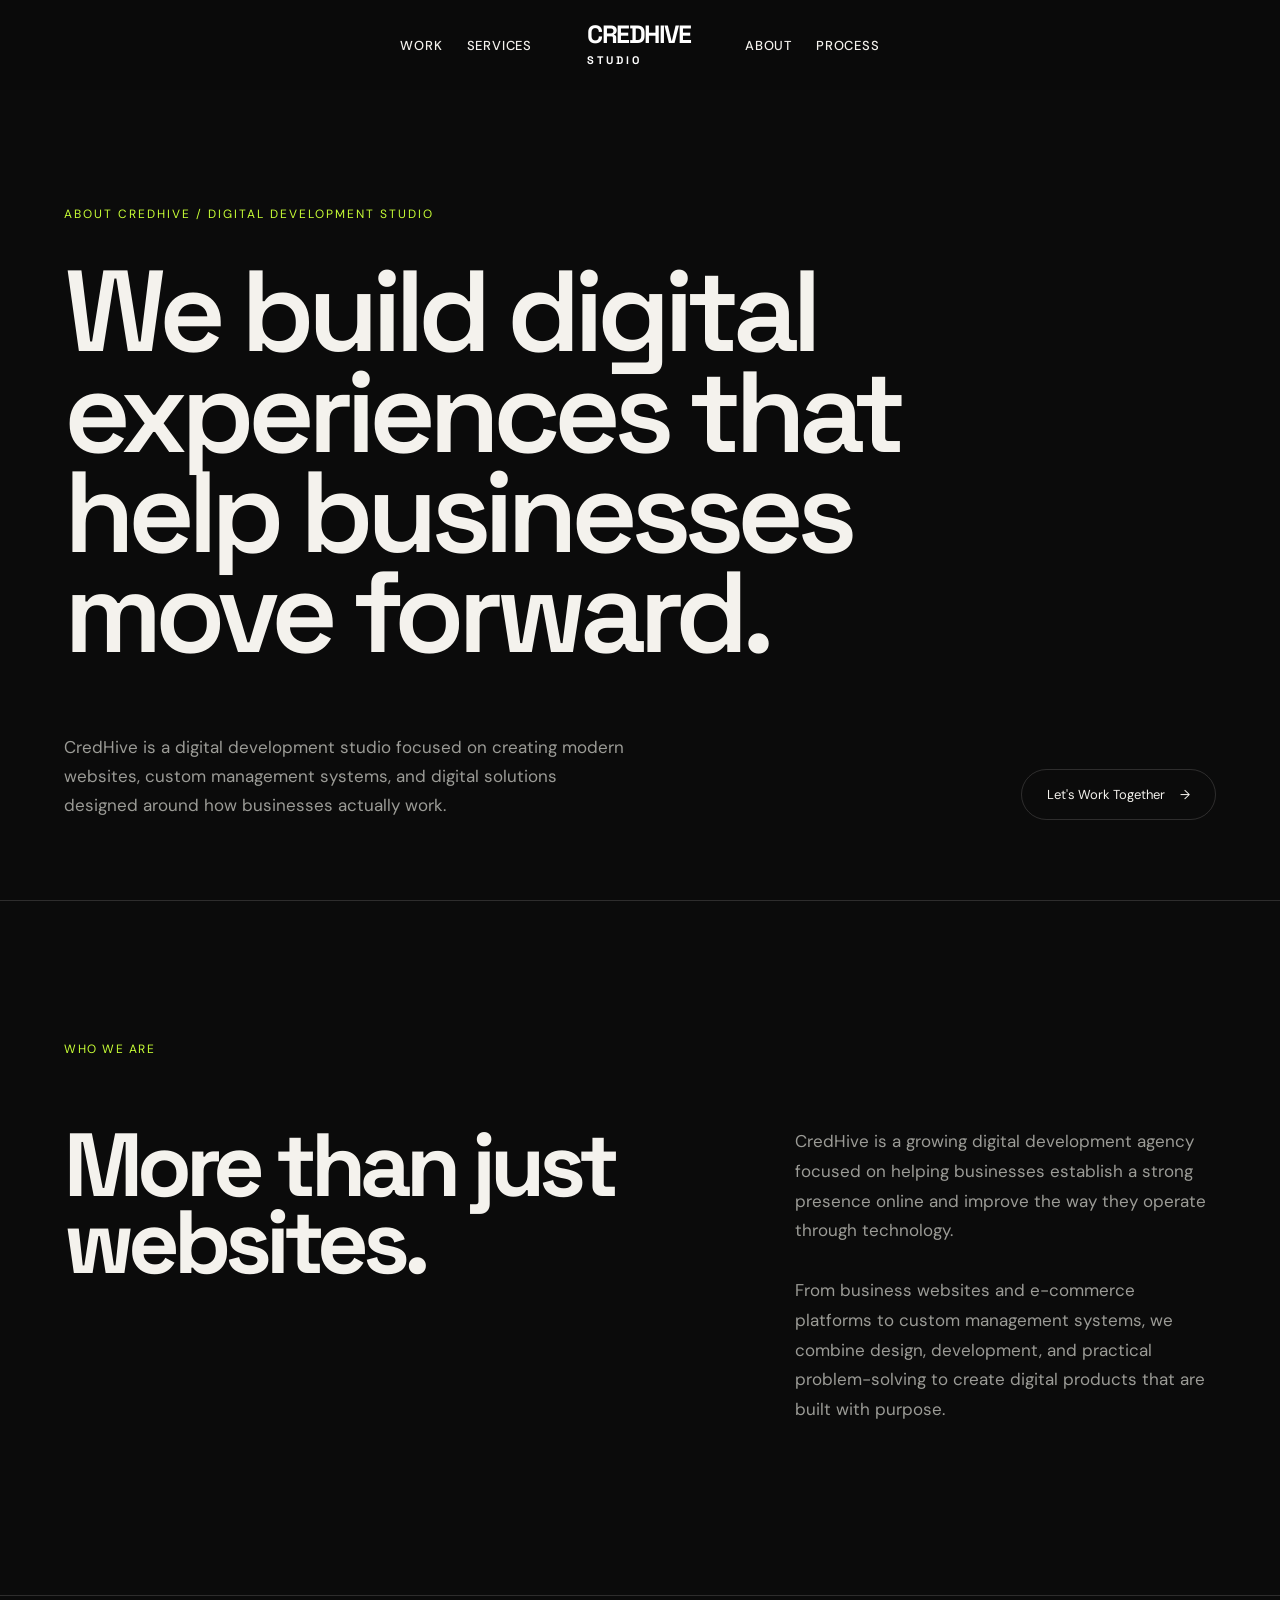
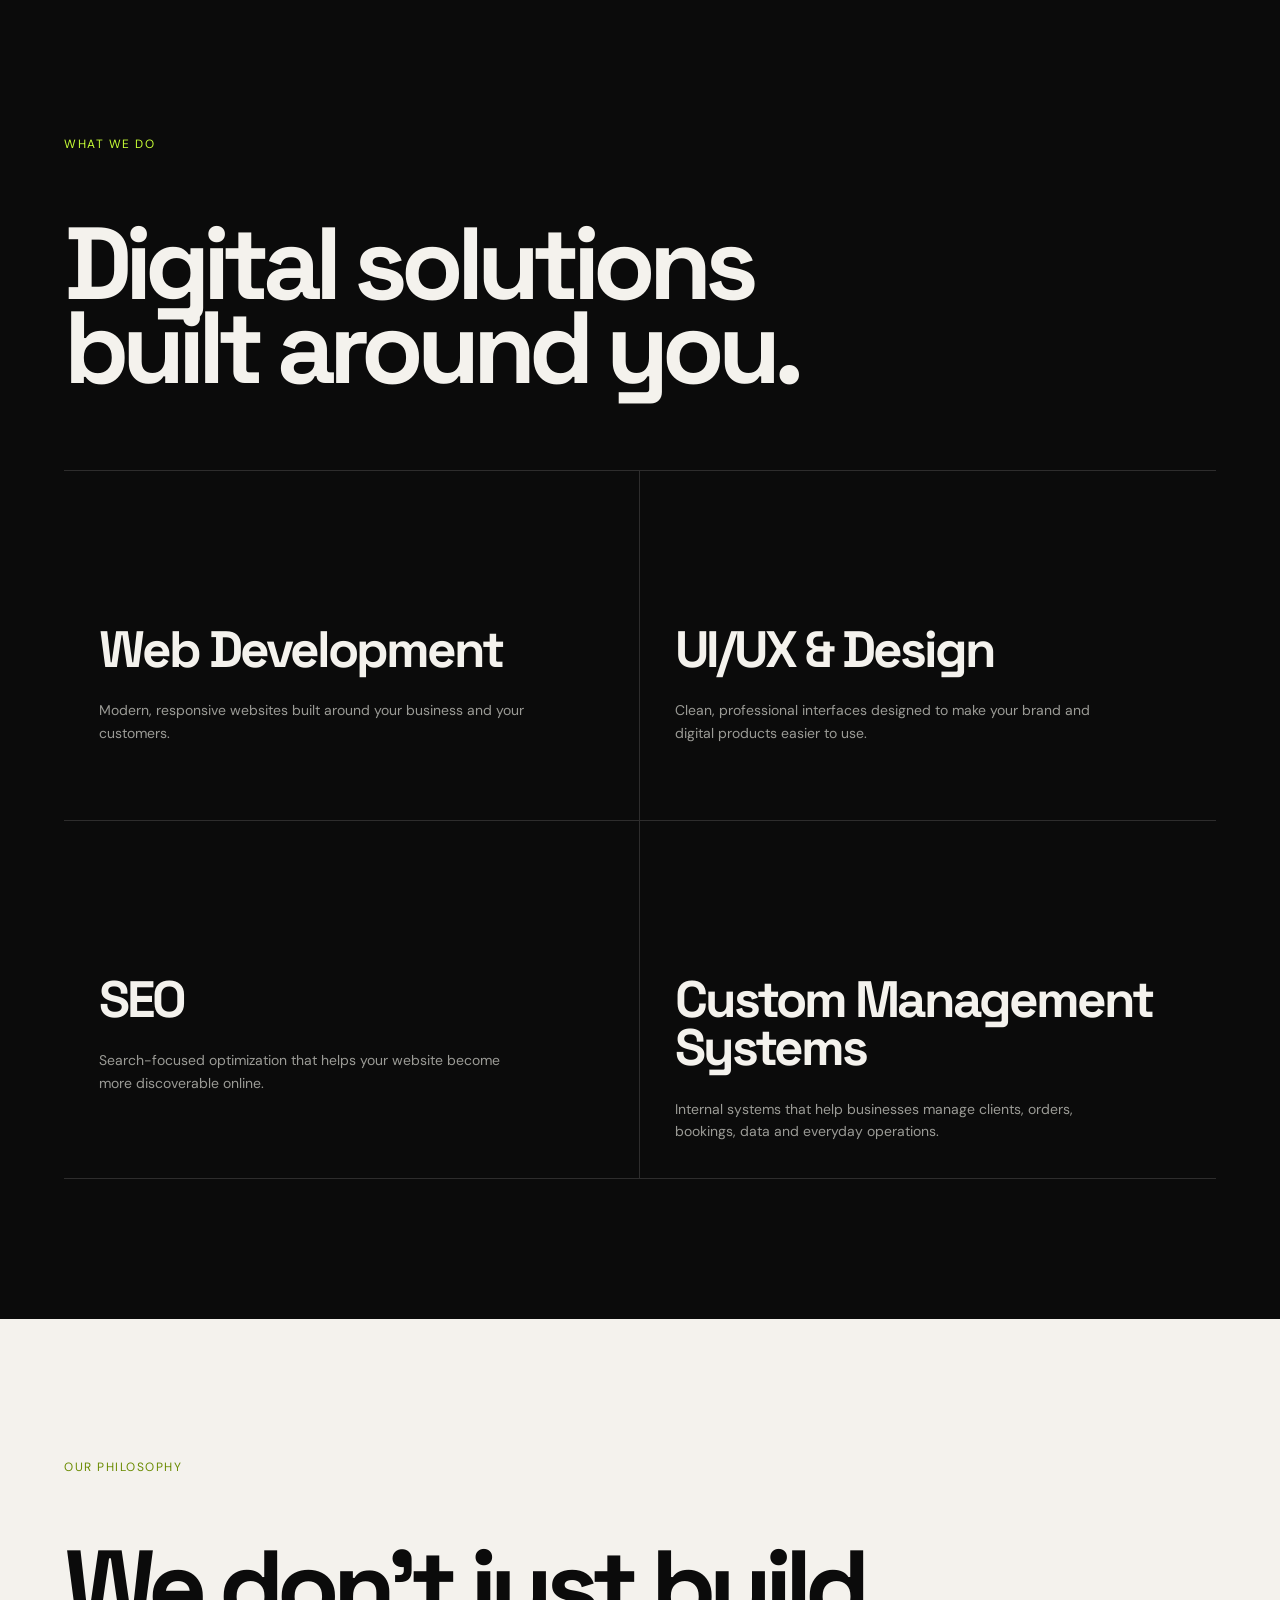
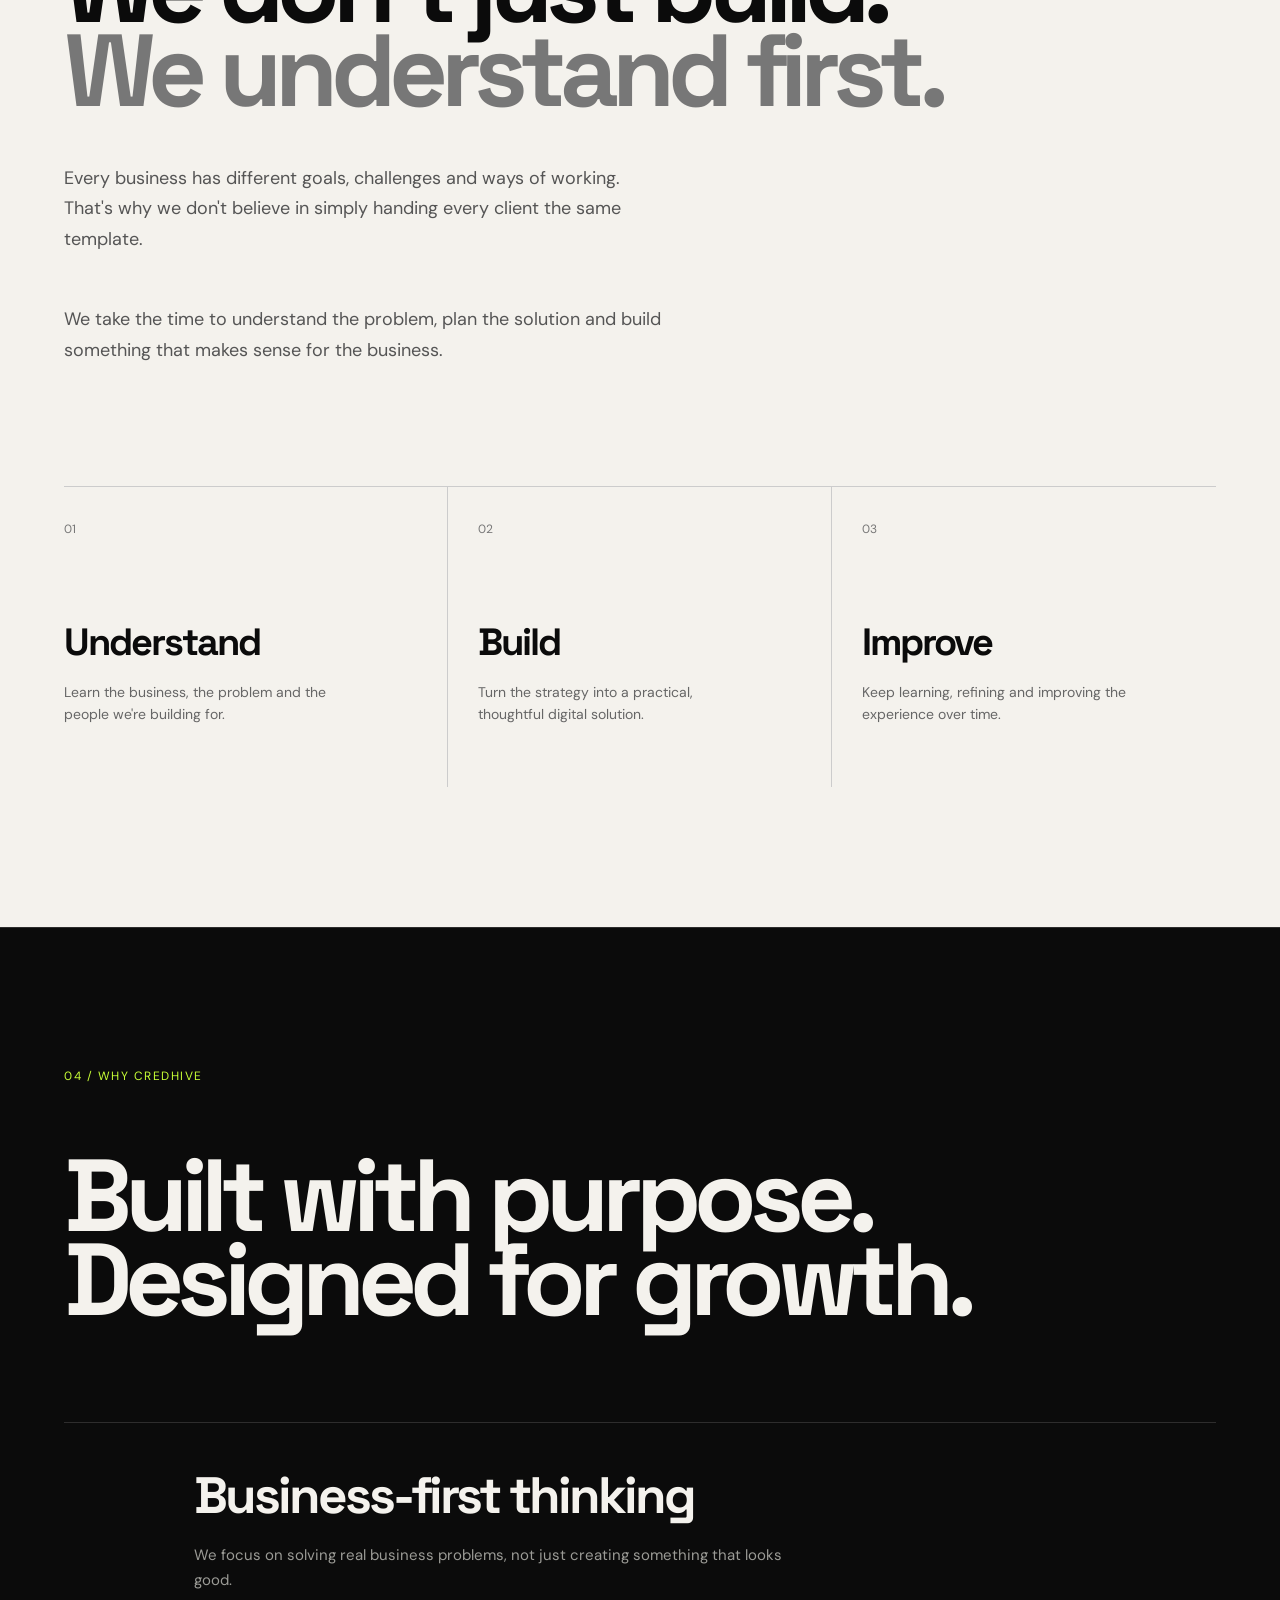
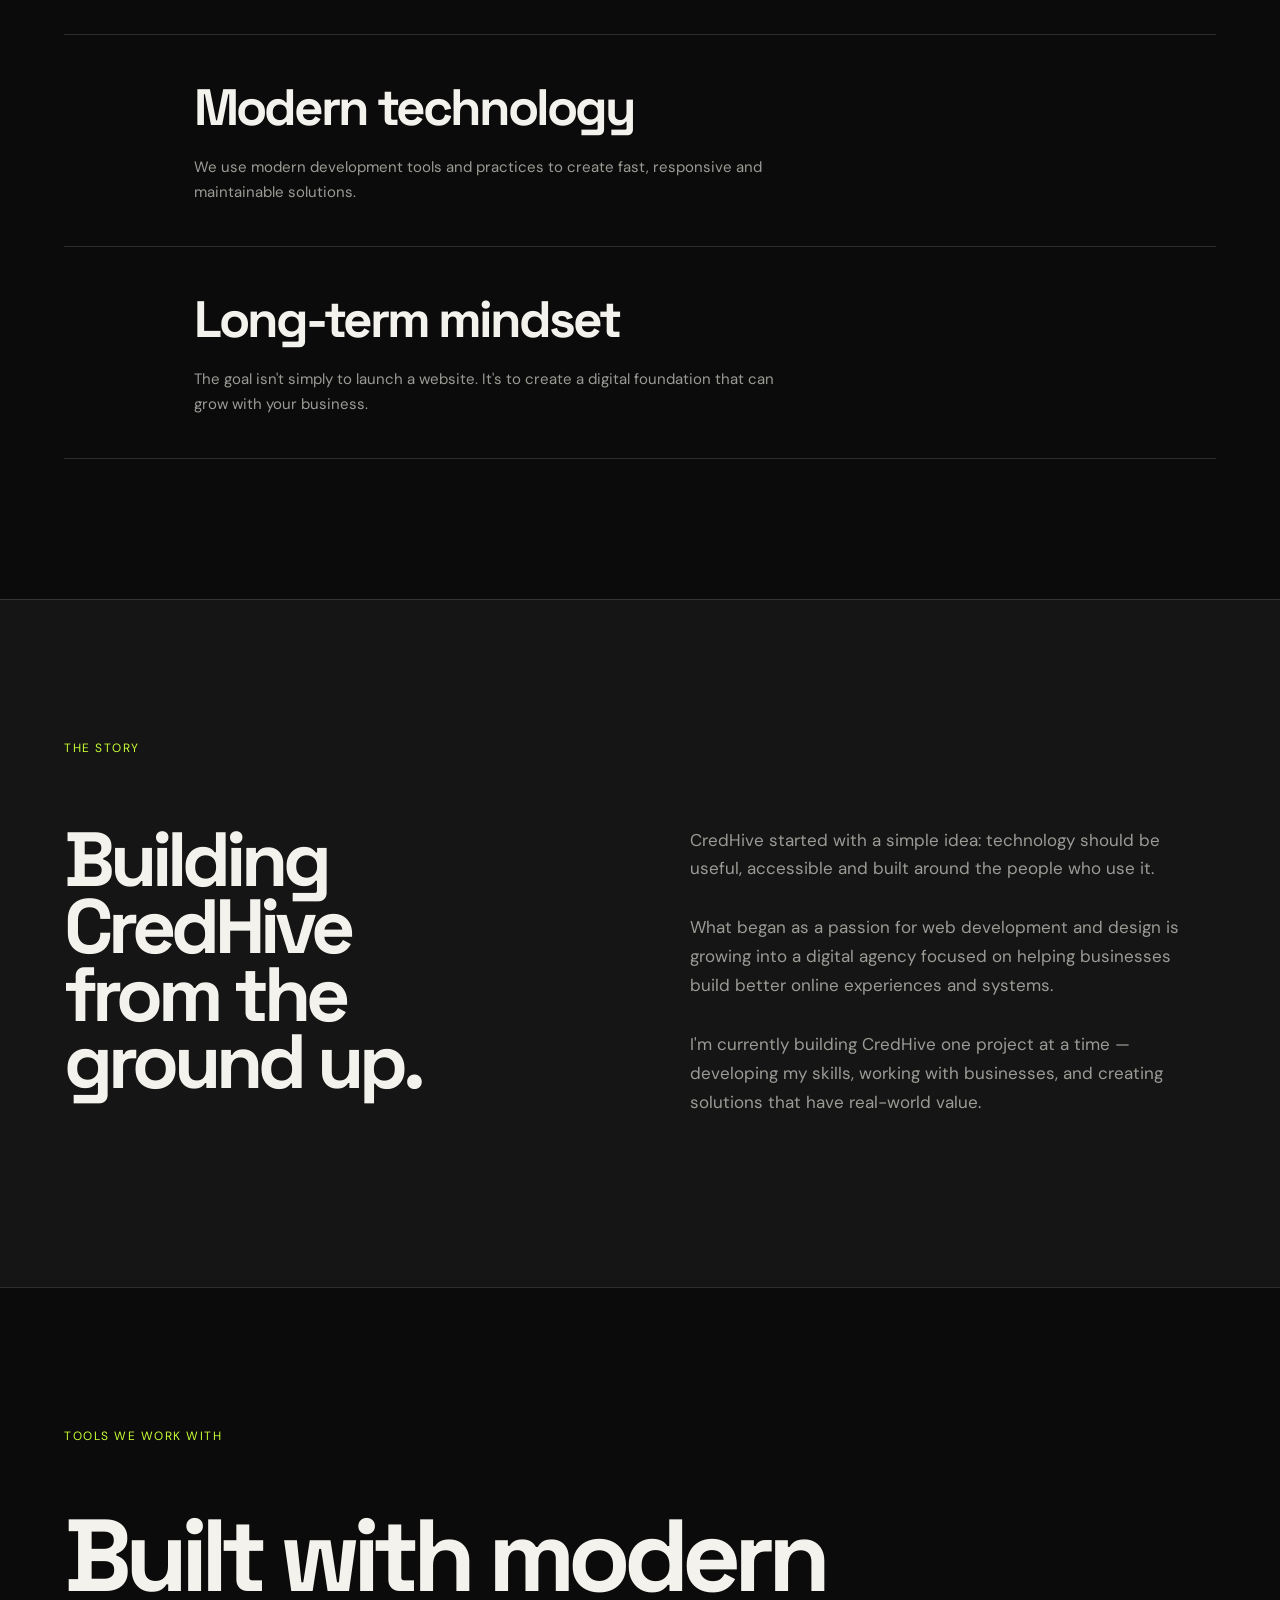
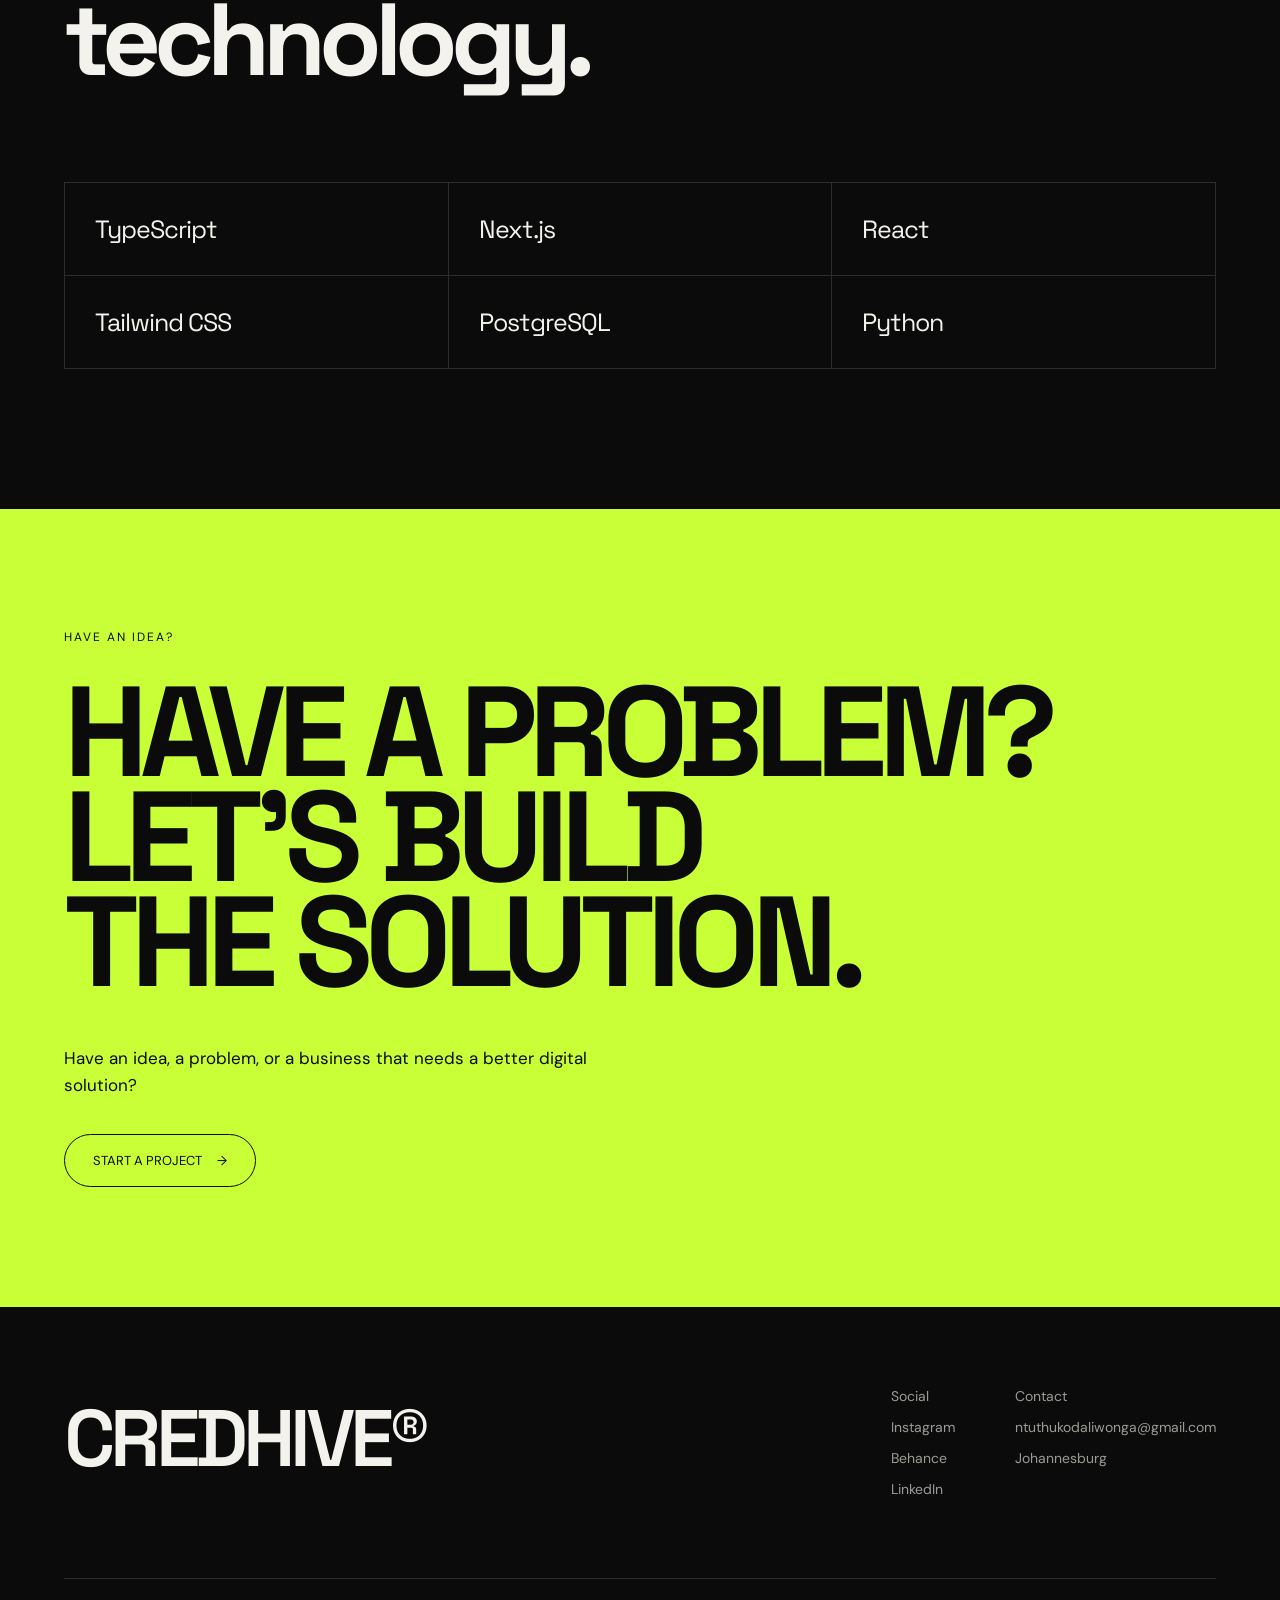
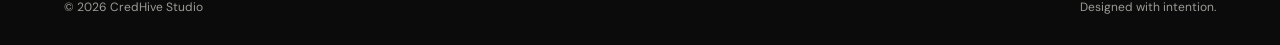
==== about.html @ 5188c332 "create a credhive web app" ====
<!DOCTYPE html> <html lang="en"> <head> <meta charset="UTF-8" /> <meta name="viewport" content="width=device-width, initial-scale=1.0" /> <title>CREDHIVE® — About</title> <link rel="preconnect" href="https://fonts.googleapis.com"> <link rel="preconnect" href="https://fonts.gstatic.com" crossorigin> <link href="https://fonts.googleapis.com/css2?family=DM+Sans:wght@400;500;600;700&family=Space+Grotesk:wght@400;500;600;700&display=swap" rel="stylesheet" > <link rel="stylesheet" href="style.css"> </head> <body> <!-- ========================= NAVIGATION ========================== --> <nav class="navbar">
<div class="nav-group nav-left">
  <a href="work.html">Work</a>
  <a href="index.html#services">Services</a>
</div>

<a href="index.html" class="logo">
  CREDHIVE<br>
  <span>STUDIO</span>
</a>

<div class="nav-group nav-right">
  <a href="about.html">About</a>
  <a href="index.html#process">Process</a>
</div>

<button
  class="menu"
  id="menu"
  aria-label="Open menu"
  type="button"
>
  ☰
</button>


<!-- MOBILE MENU -->

<div class="mobile-menu" id="navLinks">

  <div class="mobile-menu-inner">

    <div class="mobile-label">
      MENU
    </div>

    <a href="work.html">
      Work <span></span>
    </a>

    <a href="index.html#services">
      Services <span></span>
    </a>

    <a href="about.html">
      About <span></span>
    </a>

    <a href="index.html#process">
      Process <span></span>
    </a>

    <a href="index.html#contact">
      Contact <span></span>
    </a>

  </div>

</div>

</nav> <!-- ========================= ABOUT HERO ========================== --> <main>
<section class="about-page-hero">

  <div class="about-page-eyebrow">
    About CredHive / Digital Development Studio
  </div>

  <h1 class="about-page-title">
    We build digital
    <br>
    experiences that
    <br>
    help businesses
    <br>
    move forward.
  </h1>

  <div class="about-page-hero-bottom">

    <p>
      CredHive is a digital development studio focused on
      creating modern websites, custom management systems,
      and digital solutions designed around how businesses
      actually work.
    </p>

    <a href="index.html#contact" class="about-page-button">
      Let's Work Together
      <span>→</span>
    </a>

  </div>

</section>


<!-- =========================
     WHO WE ARE
========================== -->

<section class="about-page-section about-who">

  <div class="about-page-label">
    Who We Are
  </div>

  <div class="about-who-content">

    <h2>
      More than just
      <br>
      websites.
    </h2>

    <div class="about-who-text">

      <p>
        CredHive is a growing digital development agency
        focused on helping businesses establish a strong
        presence online and improve the way they operate
        through technology.
      </p>

      <p>
        From business websites and e-commerce platforms
        to custom management systems, we combine design,
        development, and practical problem-solving to create
        digital products that are built with purpose.
      </p>

    </div>

  </div>

</section>


<!-- =========================
     WHAT WE DO
========================== -->

<section class="about-services">

  <div class="about-page-label">
    What We Do
  </div>

  <div class="about-services-heading">

    <h2>
      Digital solutions
      <br>
      built around you.
    </h2>

  </div>


  <div class="about-service-grid">

    <!-- CARD 01 -->

    <article class="about-service-card">

      <div class="about-service-number">
        
      </div>

      <div class="about-service-icon">
        
      </div>

      <h3>
        Web Development
      </h3>

      <p>
        Modern, responsive websites built around your
        business and your customers.
      </p>

    </article>


    <!-- CARD 02 -->

    <article class="about-service-card">

      <div class="about-service-number">
        
      </div>

      <div class="about-service-icon">
        
      </div>

      <h3>
        UI/UX & Design
      </h3>

      <p>
        Clean, professional interfaces designed to make
        your brand and digital products easier to use.
      </p>

    </article>


    <!-- CARD 03 -->

    <article class="about-service-card">

      <div class="about-service-number">
        
      </div>

      <div class="about-service-icon">
        
      </div>

      <h3>
        SEO
      </h3>

      <p>
        Search-focused optimization that helps your website
        become more discoverable online.
      </p>

    </article>


    <!-- CARD 04 -->

    <article class="about-service-card">

      <div class="about-service-number">
        
      </div>

      <div class="about-service-icon">
        
      </div>

      <h3>
        Custom Management Systems
      </h3>

      <p>
        Internal systems that help businesses manage
        clients, orders, bookings, data and everyday
        operations.
      </p>

    </article>

  </div>

</section>


<!-- =========================
     PHILOSOPHY
========================== -->

<section class="about-philosophy">

  <div class="about-page-label">
    Our Philosophy
  </div>

  <div class="about-philosophy-content">

    <h2>
      We don't just build.
      <br>
      <span>We understand first.</span>
    </h2>

    <p>
      Every business has different goals, challenges and
      ways of working. That's why we don't believe in simply
      handing every client the same template.
    </p>

    <p>
      We take the time to understand the problem, plan the
      solution and build something that makes sense for
      the business.
    </p>

  </div>


  <!-- PRINCIPLES -->

  <div class="about-principles">

    <div class="about-principle">

      <span>01</span>

      <h3>
        Understand
      </h3>

      <p>
        Learn the business, the problem and the people
        we're building for.
      </p>

    </div>


    <div class="about-principle">

      <span>02</span>

      <h3>
        Build
      </h3>

      <p>
        Turn the strategy into a practical, thoughtful
        digital solution.
      </p>

    </div>


    <div class="about-principle">

      <span>03</span>

      <h3>
        Improve
      </h3>

      <p>
        Keep learning, refining and improving the
        experience over time.
      </p>

    </div>

  </div>

</section>


<!-- =========================
     WHY CREDHIVE
========================== -->

<section class="about-why">

  <div class="about-page-label">
    04 / Why CredHive
  </div>

  <h2>
    Built with purpose.
    <br>
    Designed for growth.
  </h2>


  <div class="about-why-list">

    <article class="about-why-item">

      <span class="about-why-number">
        
      </span>

      <div>

        <h3>
          Business-first thinking
        </h3>

        <p>
          We focus on solving real business problems,
          not just creating something that looks good.
        </p>

      </div>

    </article>


    <article class="about-why-item">

      <span class="about-why-number">
        
      </span>

      <div>

        <h3>
          Modern technology
        </h3>

        <p>
          We use modern development tools and practices
          to create fast, responsive and maintainable
          solutions.
        </p>

      </div>

    </article>


    <article class="about-why-item">

      <span class="about-why-number">
        
      </span>

      <div>

        <h3>
          Long-term mindset
        </h3>

        <p>
          The goal isn't simply to launch a website.
          It's to create a digital foundation that can
          grow with your business.
        </p>

      </div>

    </article>

  </div>

</section>


<!-- =========================
     YOUR STORY
========================== -->

<section class="about-story">

  <div class="about-page-label">
    The Story
  </div>

  <div class="about-story-grid">

    <h2>
      Building CredHive
      <br>
      from the ground up.
    </h2>

    <div class="about-story-text">

      <p>
        CredHive started with a simple idea: technology
        should be useful, accessible and built around the
        people who use it.
      </p>

      <p>
        What began as a passion for web development and
        design is growing into a digital agency focused
        on helping businesses build better online
        experiences and systems.
      </p>

      <p>
        I'm currently building CredHive one project at
        a time — developing my skills, working with
        businesses, and creating solutions that have
        real-world value.
      </p>

    </div>

  </div>

</section>


<!-- =========================
     TECHNOLOGY
========================== -->

<section class="about-tech">

  <div class="about-page-label">
    Tools We Work With
  </div>

  <h2>
    Built with modern
    <br>
    technology.
  </h2>


  <div class="about-tech-list">

    <span>TypeScript</span>
    <span>Next.js</span>
    <span>React</span>
    <span>Tailwind CSS</span>
    <span>PostgreSQL</span>
    <span>Python</span>

  </div>

</section>


<!-- =========================
     FINAL CTA
========================== -->

<section class="about-final-cta">

  <div class="about-final-small">
    Have an idea?
  </div>

  <h2>
    HAVE A PROBLEM?
    <br>
    LET'S BUILD
    <br>
    THE SOLUTION.
  </h2>

  <p>
    Have an idea, a problem, or a business that needs
    a better digital solution?
  </p>

  <a
    href="index.html#contact"
    class="about-final-button"
  >
    Start a Project
    <span>→</span>
  </a>

</section>

</main> <!-- ========================= FOOTER ========================== --> <footer>
<div class="footer-top">

  <div class="footer-logo">
    CREDHIVE®
  </div>

  <div class="footer-links">

    <div>

      <span>Social</span>

      <a href="#">
        Instagram
      </a>

      <a href="#">
        Behance
      </a>

      <a href="#">
        LinkedIn
      </a>

    </div>


    <div>

      <span>Contact</span>

      <a href="mailto:ntuthukodaliwonga@gmail.com">
        ntuthukodaliwonga@gmail.com
      </a>

      <a href="#">
        Johannesburg
      </a>

    </div>

  </div>

</div>


<div class="footer-bottom">

  <span>
    © 2026 CredHive Studio
  </span>

  <span>
    Designed with intention.
  </span>

</div>

</footer> <script src="script.js"></script> </body> </html>
---- style.css ----
:root {
      --black: #0b0b0b;
      --white: #f4f2ed;
      --muted: #9b9b96;
      --line: rgba(244,242,237,.15);
      --accent: #c8ff36;
    }

    * {
      margin: 0;
      padding: 0;
      box-sizing: border-box;
    }

    html {
      scroll-behavior: smooth;
    }

    body {
      background: var(--black);
      color: var(--white);
      font-family: "DM Sans", sans-serif;
      overflow-x: hidden;
    }

    a {
      color: inherit;
      text-decoration: none;
    }

    img {
      width: 100%;
      display: block;
    }

    /* ---------------- NAV ---------------- */

   /* ---------------- NAV ---------------- */

.navbar {
  position: fixed;
  top: 0;
  left: 0;
  width: 100%;
  height: 90px;

  display: flex;
  justify-content: center;
  align-items: center;

  z-index: 100;

  background: rgba(11, 11, 11, 0.75);
  backdrop-filter: blur(12px);
}

/* Left + right groups */

.nav-group {
  display: flex;
  align-items: center;
  gap: 24px;
}

/* Left navigation */

.nav-group:first-child {
  margin-right: 55px;
}

/* Right navigation */

.nav-group:last-of-type {
  margin-left: 55px;
}

/* Navigation links */

.navbar a {
  color: var(--white);
  text-decoration: none;

  font-size: 13px;
  font-weight: 500;

  text-transform: uppercase;
  letter-spacing: .8px;

  transition: color .3s ease;
}

.navbar a:hover {
  color: var(--accent);
}

/* NOVA */

.logo {
  font-family: "Space Grotesk", sans-serif;

  font-size: 25px !important;
  font-weight: 700 !important;

  letter-spacing: -1px !important;

  text-transform: none !important;

  color: white !important;

  white-space: nowrap;
}

/* Mobile menu */

.menu {
  display: none;
  border: 0;
  background: transparent;
  color: white;
  font-size: 25px;
  cursor: pointer;
}


    /* ---------------- HERO ---------------- */

    .hero {
      min-height: 100vh;
      padding: 150px 5vw 60px;
      display: flex;
      flex-direction: column;
      justify-content: space-between;
      position: relative;
    }

    .hero-top {
      display: flex;
      justify-content: space-between;
      align-items: flex-start;
      gap: 30px;
    }

    .eyebrow {
      color: var(--accent);
      font-size: 13px;
      text-transform: uppercase;
      letter-spacing: 2px;
    }

    .hero-description {
      max-width: 330px;
      color: var(--muted);
      line-height: 1.6;
      font-size: 15px;
    }

    .hero-title {
      margin-top: 80px;
      font-family: "Space Grotesk", sans-serif;
      font-size: clamp(70px, 14vw, 205px);
      line-height: .82;
      letter-spacing: -9px;
      text-transform: uppercase;
      font-weight: 600;
      overflow: hidden;
    }

    .hero-title span {
      display: block;
      transform: translateY(110%);
      animation: reveal 1.2s cubic-bezier(.77,0,.18,1) forwards;
    }

    .hero-title span:nth-child(2) {
      animation-delay: .12s;
    }

    @keyframes reveal {
      to {
        transform: translateY(0);
      }
    }

    .hero-bottom {
      display: flex;
      justify-content: space-between;
      align-items: flex-end;
      margin-top: 80px;
    }

    .scroll {
      color: var(--muted);
      font-size: 13px;
    }

    .circle-arrow {
      width: 75px;
      height: 75px;
      border: 1px solid var(--line);
      border-radius: 50%;
      display: grid;
      place-items: center;
      font-size: 25px;
      transition: .4s ease;
    }

    .circle-arrow:hover {
      background: var(--accent);
      color: black;
      transform: rotate(45deg);
    }

    /* ---------------- GENERAL ---------------- */

    section {
      padding: 140px 5vw;
    }

    .section-header {
      display: flex;
      justify-content: space-between;
      align-items: flex-end;
      margin-bottom: 70px;
      gap: 30px;
    }

    .section-number {
      color: var(--accent);
      font-size: 13px;
    }

    .section-title {
      font-family: "Space Grotesk", sans-serif;
      font-size: clamp(50px, 7vw, 105px);
      line-height: .9;
      letter-spacing: -5px;
      max-width: 900px;
    }

    .muted {
      color: var(--muted);
    }

    /* ---------------- WORK ---------------- */

    .work-grid {
      display: grid;
      grid-template-columns: repeat(12, 1fr);
      gap: 25px;
    }

    .project {
      position: relative;
      overflow: hidden;
      background: #181818;
      cursor: pointer;
    }

    .project:nth-child(1) {
      grid-column: span 7;
    }

    .project:nth-child(2) {
      grid-column: span 5;
      margin-top: 120px;
    }

    .project:nth-child(3) {
      grid-column: span 5;
      margin-top: 80px;
    }

    .project:nth-child(4) {
      grid-column: span 7;
    }

    .project-image {
      height: 620px;
      object-fit: cover;
      filter: grayscale(100%);
      transition: transform .8s cubic-bezier(.2,.8,.2,1),
                  filter .8s ease;
    }

    .project:nth-child(2) .project-image,
    .project:nth-child(3) .project-image {
      height: 480px;
    }

    .project:hover .project-image {
      transform: scale(1.06);
      filter: grayscale(0);
    }

    .project-info {
      position: absolute;
      bottom: 0;
      left: 0;
      width: 100%;
      padding: 25px;
      display: flex;
      justify-content: space-between;
      background: linear-gradient(transparent, rgba(0,0,0,.8));
      padding-top: 100px;
    }

    .project-name {
      font-size: 22px;
      font-weight: 600;
    }

    .project-category {
      color: #ccc;
      font-size: 13px;
      margin-top: 5px;
    }

    /* ---------------- SERVICES ---------------- */

    .services {
      border-top: 1px solid var(--line);
    }

    .service {
      display: grid;
      grid-template-columns: 80px 1fr 100px;
      gap: 30px;
      align-items: center;
      padding: 32px 0;
      border-bottom: 1px solid var(--line);
      transition: .4s ease;
    }

    .service:hover {
      padding-left: 20px;
      color: var(--accent);
    }

    .service-number {
      color: var(--muted);
      font-size: 13px;
    }

    .service-name {
      font-family: "Space Grotesk", sans-serif;
      font-size: clamp(30px, 4vw, 55px);
      letter-spacing: -2px;
    }

    .service-arrow {
      font-size: 28px;
      text-align: right;
    }

    /* ---------------- ABOUT ---------------- */

    .about {
      background: var(--white);
      color: var(--black);
    }

    .about .section-number {
      color: #6a8b00;
    }

    .about-content {
      display: grid;
      grid-template-columns: 1fr 1fr;
      gap: 100px;
      align-items: end;
    }

    .about-big {
      font-family: "Space Grotesk", sans-serif;
      font-size: clamp(40px, 5vw, 75px);
      line-height: 1;
      letter-spacing: -3px;
    }

    .about-text {
      max-width: 450px;
      font-size: 17px;
      line-height: 1.7;
      color: #555;
    }

    .stats {
      display: grid;
      grid-template-columns: repeat(3, 1fr);
      gap: 30px;
      margin-top: 100px;
      border-top: 1px solid #ccc;
      padding-top: 30px;
    }

    .stat-number {
      font-family: "Space Grotesk";
      font-size: 60px;
      letter-spacing: -4px;
    }

    .stat-label {
      color: #777;
      margin-top: 5px;
    }

    /* ---------------- PROCESS ---------------- */

    .process-grid {
      display: grid;
      grid-template-columns: repeat(4, 1fr);
      border-top: 1px solid var(--line);
    }

    .process {
      padding: 35px 25px;
      border-right: 1px solid var(--line);
      min-height: 280px;
    }

    .process:first-child {
      padding-left: 0;
    }

    .process:last-child {
      border-right: none;
    }

    .process-number {
      color: var(--accent);
      font-size: 13px;
    }

    .process h3 {
      font-family: "Space Grotesk";
      font-size: 30px;
      margin: 80px 0 20px;
    }

    .process p {
      color: var(--muted);
      line-height: 1.6;
      font-size: 14px;
    }

    /* ---------------- CTA ---------------- */

    .cta {
      min-height: 75vh;
      display: flex;
      flex-direction: column;
      justify-content: center;
      background: var(--accent);
      color: var(--black);
    }

    .cta-small {
      text-transform: uppercase;
      letter-spacing: 2px;
      font-size: 13px;
      margin-bottom: 35px;
    }

    .cta-title {
      font-family: "Space Grotesk";
      font-size: clamp(60px, 11vw, 160px);
      line-height: .83;
      letter-spacing: -8px;
      max-width: 1200px;
    }

    .cta-button {
      display: inline-flex;
      margin-top: 60px;
      border: 1px solid black;
      padding: 17px 28px;
      border-radius: 100px;
      transition: .3s ease;
    }

    .cta-button:hover {
      background: black;
      color: var(--accent);
    }

    /* ---------------- FOOTER ---------------- */

    footer {
      padding: 80px 5vw 30px;
    }

    .footer-top {
      display: flex;
      justify-content: space-between;
      gap: 50px;
    }

    .footer-logo {
      font-family: "Space Grotesk";
      font-size: 80px;
      font-weight: 600;
      letter-spacing: -5px;
    }

    .footer-links {
      display: flex;
      gap: 60px;
    }

    .footer-links div {
      display: flex;
      flex-direction: column;
      gap: 13px;
      color: var(--muted);
      font-size: 14px;
    }

    .footer-links a:hover {
      color: white;
    }

    .footer-bottom {
      border-top: 1px solid var(--line);
      margin-top: 80px;
      padding-top: 20px;
      display: flex;
      justify-content: space-between;
      color: var(--muted);
      font-size: 12px;
    }

    /* ---------------- MOBILE ---------------- */

    /* =========================
   NAVBAR
========================= */

.navbar {
  position: fixed;
  top: 0;
  left: 0;
  width: 100%;
  height: 90px;

  display: flex;
  justify-content: center;
  align-items: center;

  z-index: 1000;

  background: rgba(11, 11, 11, 0.75);
  backdrop-filter: blur(14px);
  -webkit-backdrop-filter: blur(14px);
}

.nav-group {
  display: flex;
  align-items: center;
  gap: 24px;
}

.nav-left {
  margin-right: 55px;
}

.nav-right {
  margin-left: 55px;
}

.navbar > .nav-group a {
  color: var(--white);
  font-size: 13px;
  font-weight: 500;
  text-transform: uppercase;
  letter-spacing: .8px;

  transition: color .3s ease;
}

.navbar > .nav-group a:hover {
  color: var(--accent);
}


/* LOGO */

.logo {
  position: relative;
  z-index: 1002;

  color: white !important;

  font-family: "Space Grotesk", sans-serif;
  font-size: 25px !important;
  line-height: .85;

  font-weight: 700 !important;
  letter-spacing: -1.5px !important;

  text-transform: none !important;
  white-space: nowrap;
}

.logo span {
  font-size: 11px;
  letter-spacing: 3px;
}


/* HAMBURGER */

.menu {
  display: none;

  position: absolute;
  right: 5vw;

  width: 42px;
  height: 42px;

  border: 0;
  background: transparent;

  color: white;

  font-size: 25px;
  line-height: 1;

  cursor: pointer;

  z-index: 1002;
}


/* =========================
   MOBILE MENU
========================= */

.mobile-menu {
  display: none;
}


/* =========================
   MOBILE
========================= */

@media (max-width: 800px) {

  .navbar {
    height: 75px;
    padding: 0 5vw;

    justify-content: center;
  }

  /* Hide desktop links */

  .nav-left,
  .nav-right {
    display: none;
  }

  /* Center logo */

  .logo {
    position: absolute;
    left: 50%;
    transform: translateX(-50%);
  }

  /* Show hamburger */

  .menu {
    display: grid;
    place-items: center;
  }

  /* Full-screen menu */

  .mobile-menu {
    display: block;

    position: fixed;

    top: 0;
    left: 0;

    width: 100%;
    height: 100vh;

    background: var(--black);

    transform: translateY(-100%);

    transition:
      transform .7s cubic-bezier(.77, 0, .18, 1);

    z-index: 1001;

    visibility: hidden;
  }

  /* Open state */

  .mobile-menu.active {
    transform: translateY(0);
    visibility: visible;
  }

  .mobile-menu-inner {
    height: 100%;

    padding: 120px 5vw 50px;

    display: flex;
    flex-direction: column;
    justify-content: center;
  }

  .mobile-label {
    color: var(--accent);

    font-size: 11px;
    letter-spacing: 2px;
    text-transform: uppercase;

    margin-bottom: 35px;
  }

  .mobile-menu a {
    display: flex;
    align-items: center;
    justify-content: space-between;

    padding: 17px 0;

    border-bottom: 1px solid var(--line);

    font-family: "Space Grotesk", sans-serif;

    font-size: clamp(38px, 11vw, 65px);
    line-height: 1;

    letter-spacing: -2px;

    color: var(--white);

    transition:
      color .3s ease,
      padding-left .3s ease;
  }

  .mobile-menu a:hover {
    color: var(--accent);
    padding-left: 10px;
  }

  .mobile-menu a span {
    font-family: "DM Sans", sans-serif;

    font-size: 25px;
    letter-spacing: 0;

    transition: transform .3s ease;
  }

  .mobile-menu a:hover span {
    transform: translate(5px, -5px);
  }

  /* Prevent page scrolling when menu is open */

  body.menu-open {
    overflow: hidden;
  }

}
/* =========================================
WORK PAGE
========================================= */

/* WORK HERO */

.work-hero {
min-height: 75vh;

padding: 170px 5vw 80px;

display: flex;
flex-direction: column;
justify-content: flex-end;

position: relative;
}

.work-eyebrow {
color: var(--accent);

font-size: 13px;
text-transform: uppercase;
letter-spacing: 2px;

margin-bottom: 35px;
}

.work-heading {
font-family: "Space Grotesk", sans-serif;

font-size: clamp(90px, 17vw, 240px);

line-height: .75;

letter-spacing: -12px;

font-weight: 600;

text-transform: uppercase;
}

.work-intro {
max-width: 480px;

margin-left: auto;
margin-top: 60px;

color: var(--muted);

font-size: 16px;

line-height: 1.7;
}

/* =========================================
PROJECTS
========================================= */

.work-projects {
padding: 40px 5vw 150px;
}

.work-project {
padding: 110px 0;

border-top: 1px solid var(--line);

position: relative;
}

.work-project:last-child {
border-bottom: 1px solid var(--line);
}

/* PROJECT HEADER */

.work-project-header {
display: grid;

grid-template-columns: 80px 1fr 200px;

align-items: end;

gap: 30px;

margin-bottom: 45px;
}

.work-project-number {
color: var(--accent);

font-size: 13px;

align-self: start;
}

.work-project-title {
font-family: "Space Grotesk", sans-serif;

font-size: clamp(50px, 7vw, 105px);

line-height: .82;

letter-spacing: -6px;

font-weight: 600;

text-transform: uppercase;
}

.work-project-type {
color: var(--muted);

font-size: 13px;

text-align: right;

text-transform: uppercase;

letter-spacing: .5px;
}

/* =========================================
PROJECT IMAGE
========================================= */

.work-project-image {
width: 100%;

overflow: hidden;

background: #181818;

position: relative;
}

.work-project-image img {
width: 100%;

height: 680px;

object-fit: cover;

display: block;

filter: grayscale(100%);

transition:
transform .9s cubic-bezier(.2,.8,.2,1),
filter .8s ease;
}

.work-project:hover .work-project-image img {
transform: scale(1.045);

filter: grayscale(0);
}

/* =========================================
PROJECT DETAILS
========================================= */

.work-project-details {
display: grid;

grid-template-columns: 1fr 1fr;

gap: 80px;

padding-top: 35px;
}

.work-project-description {
max-width: 520px;

font-size: 17px;

line-height: 1.7;

color: var(--white);
}

.work-project-meta {
display: flex;

flex-wrap: wrap;

align-content: flex-start;

gap: 10px;
}

.work-tag {
display: inline-flex;

padding: 10px 16px;

border: 1px solid var(--line);

border-radius: 100px;

color: var(--muted);

font-size: 11px;

text-transform: uppercase;

letter-spacing: .8px;

transition:
background .3s ease,
color .3s ease,
border-color .3s ease;
}

.work-tag:hover {
background: var(--accent);

border-color: var(--accent);

color: var(--black);
}

/* =========================================
PROJECT LINK
========================================= */

.work-project-link {
display: inline-flex;

align-items: center;

gap: 14px;

margin-top: 45px;

padding-bottom: 9px;

border-bottom: 1px solid var(--white);

color: var(--white);

font-size: 12px;

text-transform: uppercase;

letter-spacing: 1.2px;

transition:
color .3s ease,
border-color .3s ease,
gap .3s ease;
}

.work-project-link:hover {
color: var(--accent);

border-color: var(--accent);

gap: 24px;
}

.work-project-link span {
font-size: 18px;
}

/* =========================================
ALTERNATING PROJECT LAYOUT
========================================= */

.work-project:nth-child(even) .work-project-image {
width: 82%;

margin-left: auto;
}

.work-project:nth-child(even) .work-project-details {
width: 82%;

margin-left: auto;
}

/* =========================================
WORK MOBILE
========================================= */

@media (max-width: 800px) {

.work-hero {
min-height: 65vh;

padding: 140px 5vw 70px;


}

.work-eyebrow {
font-size: 11px;

margin-bottom: 30px;


}

.work-heading {
font-size: clamp(80px, 23vw, 140px);

letter-spacing: -7px;


}

.work-intro {
margin-left: 0;

margin-top: 45px;

max-width: 100%;

font-size: 15px;


}

/* PROJECTS */

.work-projects {
padding: 20px 5vw 90px;
}

.work-project {
padding: 75px 0;
}

/* HEADER */

.work-project-header {
grid-template-columns: 45px 1fr;

align-items: start;

gap: 15px;

margin-bottom: 30px;


}

.work-project-title {
font-size: clamp(42px, 13vw, 75px);

letter-spacing: -4px;


}

.work-project-type {
grid-column: 2;

text-align: left;

margin-top: 5px;


}

/* IMAGE */

.work-project-image img {
height: 470px;
}

/* RESET ALTERNATING WIDTH */

.work-project:nth-child(even) .work-project-image {
width: 100%;
}

.work-project:nth-child(even) .work-project-details {
width: 100%;
}

/* DETAILS */

.work-project-details {
grid-template-columns: 1fr;

gap: 35px;

padding-top: 30px;


}

.work-project-description {
font-size: 16px;
}

.work-project-meta {
gap: 8px;
}

.work-tag {
padding: 9px 13px;
}

.work-project-link {
margin-top: 35px;
}

}

/* =========================================
ABOUT PAGE
========================================= */

/* =========================
ABOUT HERO
========================= */

.about-page-hero {
min-height: 100vh;

padding: 160px 5vw 80px;

display: flex;
flex-direction: column;
justify-content: flex-end;
}

.about-page-eyebrow {
color: var(--accent);

font-size: 12px;
text-transform: uppercase;
letter-spacing: 2px;

margin-bottom: 40px;
}

.about-page-title {
max-width: 1300px;

font-family: "Space Grotesk", sans-serif;

font-size: clamp(55px, 9vw, 135px);

line-height: .87;

letter-spacing: -7px;

font-weight: 600;
}

.about-page-hero-bottom {
display: flex;

justify-content: space-between;
align-items: flex-end;

gap: 50px;

margin-top: 70px;
}

.about-page-hero-bottom p {
max-width: 560px;

color: var(--muted);

font-size: 17px;

line-height: 1.7;
}

.about-page-button {
display: inline-flex;

align-items: center;

gap: 15px;

white-space: nowrap;

padding: 16px 25px;

border: 1px solid var(--line);

border-radius: 100px;

font-size: 13px;

transition:
background .3s ease,
color .3s ease,
border-color .3s ease,
gap .3s ease;
}

.about-page-button:hover {
background: var(--accent);

color: var(--black);

border-color: var(--accent);

gap: 25px;
}

/* =========================
GENERAL ABOUT SECTIONS
========================= */

.about-page-section,
.about-services,
.about-philosophy,
.about-why,
.about-story,
.about-tech {
padding: 140px 5vw;
}

.about-page-label {
color: var(--accent);

font-size: 12px;

text-transform: uppercase;

letter-spacing: 1.5px;

margin-bottom: 70px;
}

/* =========================
WHO WE ARE
========================= */

.about-who {
border-top: 1px solid var(--line);
}

.about-who-content {
display: grid;

grid-template-columns: 1.2fr .8fr;

gap: 100px;
}

.about-who-content h2 {
font-family: "Space Grotesk", sans-serif;

font-size: clamp(55px, 7vw, 105px);

line-height: .86;

letter-spacing: -6px;
}

.about-who-text {
max-width: 500px;
}

.about-who-text p {
color: var(--muted);

font-size: 17px;

line-height: 1.75;

margin-bottom: 30px;
}

/* =========================
WHAT WE DO
========================= */

.about-services {
border-top: 1px solid var(--line);
}

.about-services-heading {
margin-bottom: 80px;
}

.about-services-heading h2 {
font-family: "Space Grotesk", sans-serif;

font-size: clamp(55px, 8vw, 120px);

line-height: .82;

letter-spacing: -7px;
}

.about-service-grid {
display: grid;

grid-template-columns: repeat(2, 1fr);

border-top: 1px solid var(--line);
}

.about-service-card {
min-height: 350px;

padding: 35px;

border-bottom: 1px solid var(--line);

position: relative;

transition:
background .4s ease,
color .4s ease;
}

.about-service-card:nth-child(odd) {
border-right: 1px solid var(--line);
}

.about-service-card:hover {
background: var(--accent);

color: var(--black);
}

.about-service-number {
color: var(--muted);

font-size: 12px;
}

.about-service-icon {
position: absolute;

top: 30px;
right: 35px;

font-size: 25px;
}

.about-service-card h3 {
margin-top: 120px;

max-width: 500px;

font-family: "Space Grotesk", sans-serif;

font-size: clamp(30px, 4vw, 55px);

line-height: .95;

letter-spacing: -3px;
}

.about-service-card p {
max-width: 430px;

margin-top: 25px;

color: var(--muted);

font-size: 14px;

line-height: 1.6;
}

.about-service-card:hover p {
color: rgba(11,11,11,.65);
}

.about-service-card:hover .about-service-number {
color: rgba(11,11,11,.6);
}

/* =========================
PHILOSOPHY
========================= */

.about-philosophy {
background: var(--white);

color: var(--black);
}

.about-philosophy .about-page-label {
color: #6a8b00;
}

.about-philosophy-content {
max-width: 1100px;
}

.about-philosophy-content h2 {
font-family: "Space Grotesk", sans-serif;

font-size: clamp(55px, 8vw, 120px);

line-height: .82;

letter-spacing: -7px;
}

.about-philosophy-content h2 span {
color: #777;
}

.about-philosophy-content p {
max-width: 600px;

margin-top: 50px;

font-size: 18px;

line-height: 1.7;

color: #555;
}

.about-principles {
display: grid;

grid-template-columns: repeat(3, 1fr);

gap: 0;

margin-top: 120px;

border-top: 1px solid #ccc;
}

.about-principle {
min-height: 300px;

padding: 30px 30px 30px 0;

border-right: 1px solid #ccc;
}

.about-principle:not(:first-child) {
padding-left: 30px;
}

.about-principle:last-child {
border-right: none;
}

.about-principle span {
color: #777;

font-size: 12px;
}

.about-principle h3 {
margin-top: 80px;

font-family: "Space Grotesk", sans-serif;

font-size: 38px;

letter-spacing: -2px;
}

.about-principle p {
margin-top: 15px;

max-width: 280px;

color: #666;

line-height: 1.6;

font-size: 14px;
}

/* =========================
WHY CREDHIVE
========================= */

.about-why {
border-top: 1px solid var(--line);
}

.about-why > h2 {
max-width: 1000px;

margin-bottom: 100px;

font-family: "Space Grotesk", sans-serif;

font-size: clamp(55px, 8vw, 120px);

line-height: .82;

letter-spacing: -7px;
}

.about-why-list {
border-top: 1px solid var(--line);
}

.about-why-item {
display: grid;

grid-template-columns: 100px 1fr;

gap: 30px;

padding: 40px 0;

border-bottom: 1px solid var(--line);
}

.about-why-number {
color: var(--accent);

font-size: 12px;
}

.about-why-item h3 {
font-family: "Space Grotesk", sans-serif;

font-size: clamp(30px, 4vw, 55px);

letter-spacing: -3px;
}

.about-why-item p {
max-width: 600px;

margin-top: 15px;

color: var(--muted);

font-size: 15px;

line-height: 1.7;
}

/* =========================
STORY
========================= */

.about-story {
background: #151515;

border-top: 1px solid var(--line);
}

.about-story-grid {
display: grid;

grid-template-columns: 1fr 1fr;

gap: 100px;
}

.about-story-grid h2 {
font-family: "Space Grotesk", sans-serif;

font-size: clamp(50px, 6vw, 90px);

line-height: .88;

letter-spacing: -5px;
}

.about-story-text {
max-width: 500px;
}

.about-story-text p {
color: var(--muted);

font-size: 17px;

line-height: 1.7;

margin-bottom: 30px;
}

/* =========================
TECHNOLOGY
========================= */

.about-tech {
border-top: 1px solid var(--line);
}

.about-tech h2 {
font-family: "Space Grotesk", sans-serif;

font-size: clamp(55px, 8vw, 115px);

line-height: .82;

letter-spacing: -7px;

margin-bottom: 100px;
}

.about-tech-list {
display: flex;

flex-wrap: wrap;

border-top: 1px solid var(--line);

border-left: 1px solid var(--line);
}

.about-tech-list span {
width: 33.333%;

padding: 30px;

border-right: 1px solid var(--line);

border-bottom: 1px solid var(--line);

font-family: "Space Grotesk", sans-serif;

font-size: 25px;

letter-spacing: -1px;

transition:
background .3s ease,
color .3s ease;
}

.about-tech-list span:hover {
background: var(--accent);

color: var(--black);
}

/* =========================
FINAL CTA
========================= */

.about-final-cta {
min-height: 80vh;

padding: 120px 5vw;

display: flex;

flex-direction: column;

justify-content: center;

align-items: flex-start;

background: var(--accent);

color: var(--black);
}

.about-final-small {
text-transform: uppercase;

letter-spacing: 2px;

font-size: 12px;

margin-bottom: 35px;
}

.about-final-cta h2 {
font-family: "Space Grotesk", sans-serif;

font-size: clamp(60px, 10vw, 150px);

line-height: .82;

letter-spacing: -8px;
}

.about-final-cta p {
max-width: 550px;

margin-top: 50px;

font-size: 17px;

line-height: 1.6;
}

.about-final-button {
display: inline-flex;

align-items: center;

gap: 15px;

margin-top: 35px;

padding: 17px 28px;

border: 1px solid var(--black);

border-radius: 100px;

font-size: 13px;

text-transform: uppercase;

transition:
background .3s ease,
color .3s ease,
gap .3s ease;
}

.about-final-button:hover {
background: var(--black);

color: var(--accent);

gap: 25px;
}

/* =========================================
ABOUT MOBILE
========================================= */

@media (max-width: 800px) {

.about-page-hero {
min-height: auto;

padding: 140px 5vw 90px;


}

.about-page-title {
font-size: clamp(48px, 12vw, 80px);

letter-spacing: -4px;


}

.about-page-hero-bottom {
flex-direction: column;

align-items: flex-start;

margin-top: 50px;


}

.about-page-hero-bottom p {
font-size: 15px;
}

.about-page-section,
.about-services,
.about-philosophy,
.about-why,
.about-story,
.about-tech {
padding: 90px 5vw;
}

.about-page-label {
margin-bottom: 45px;
}

/* WHO */

.about-who-content {
grid-template-columns: 1fr;

gap: 50px;


}

.about-who-content h2 {
font-size: clamp(50px, 13vw, 80px);

letter-spacing: -4px;


}

/* SERVICES */

.about-services-heading {
margin-bottom: 55px;
}

.about-services-heading h2 {
font-size: clamp(50px, 13vw, 80px);

letter-spacing: -4px;


}

.about-service-grid {
grid-template-columns: 1fr;
}

.about-service-card {
min-height: 330px;

padding: 30px 0;

border-right: none !important;


}

.about-service-card h3 {
margin-top: 100px;
}

/* PHILOSOPHY */

.about-philosophy-content h2 {
font-size: clamp(48px, 12vw, 75px);

letter-spacing: -4px;


}

.about-philosophy-content p {
font-size: 16px;
}

.about-principles {
grid-template-columns: 1fr;

margin-top: 80px;


}

.about-principle,
.about-principle:not(:first-child) {
min-height: auto;

padding: 30px 0;

border-right: none;

border-bottom: 1px solid #ccc;


}

.about-principle h3 {
margin-top: 45px;
}

.about-principle:last-child {
border-bottom: none;
}

/* WHY */

.about-why > h2 {
font-size: clamp(48px, 12vw, 75px);

letter-spacing: -4px;

margin-bottom: 70px;


}

.about-why-item {
grid-template-columns: 45px 1fr;

gap: 15px;


}

.about-why-item h3 {
font-size: 32px;

letter-spacing: -2px;


}

/* STORY */

.about-story-grid {
grid-template-columns: 1fr;

gap: 55px;


}

.about-story-grid h2 {
font-size: clamp(48px, 12vw, 75px);

letter-spacing: -4px;


}

/* TECHNOLOGY */

.about-tech h2 {
font-size: clamp(48px, 12vw, 75px);

letter-spacing: -4px;

margin-bottom: 65px;


}

.about-tech-list span {
width: 50%;

padding: 22px 15px;

font-size: 19px;


}

/* CTA */

.about-final-cta {
min-height: 70vh;

padding: 90px 5vw;


}

.about-final-cta h2 {
font-size: clamp(55px, 14vw, 90px);

letter-spacing: -5px;


}

.about-final-cta p {
font-size: 15px;
}

}
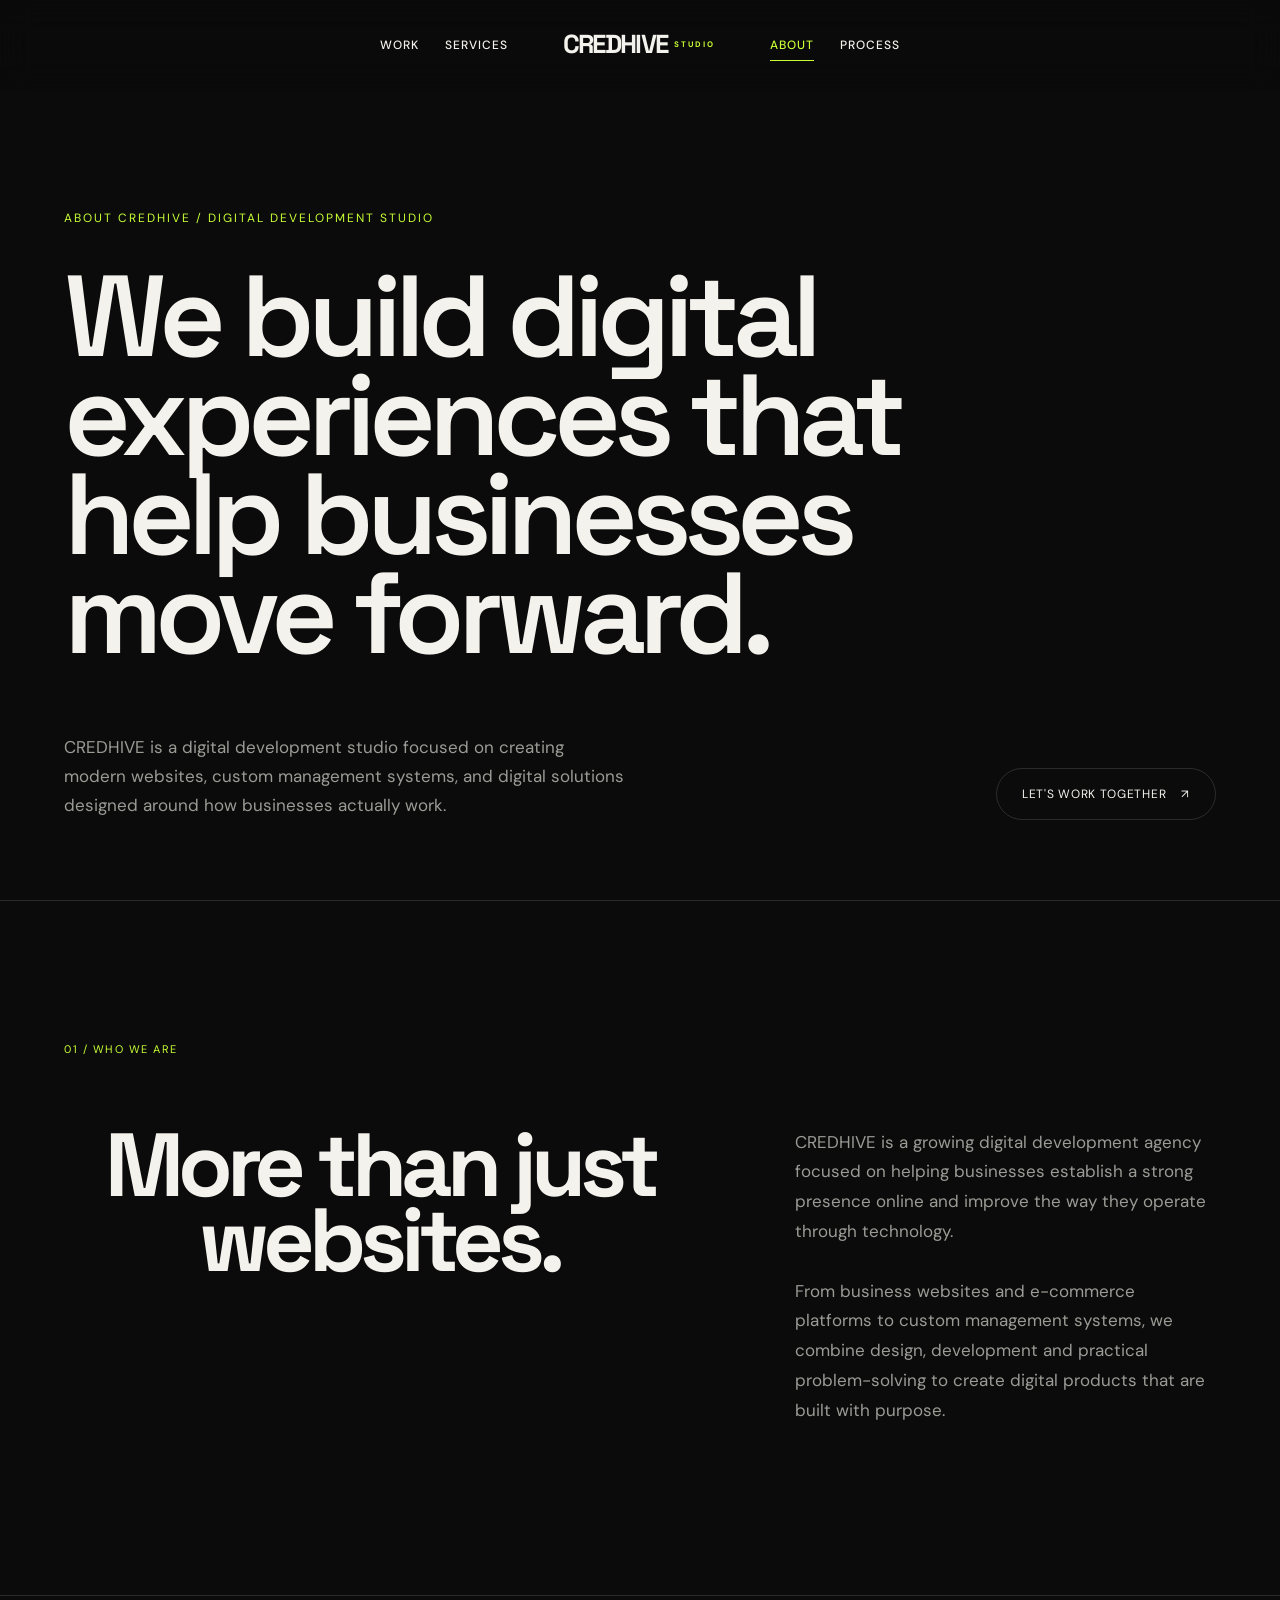
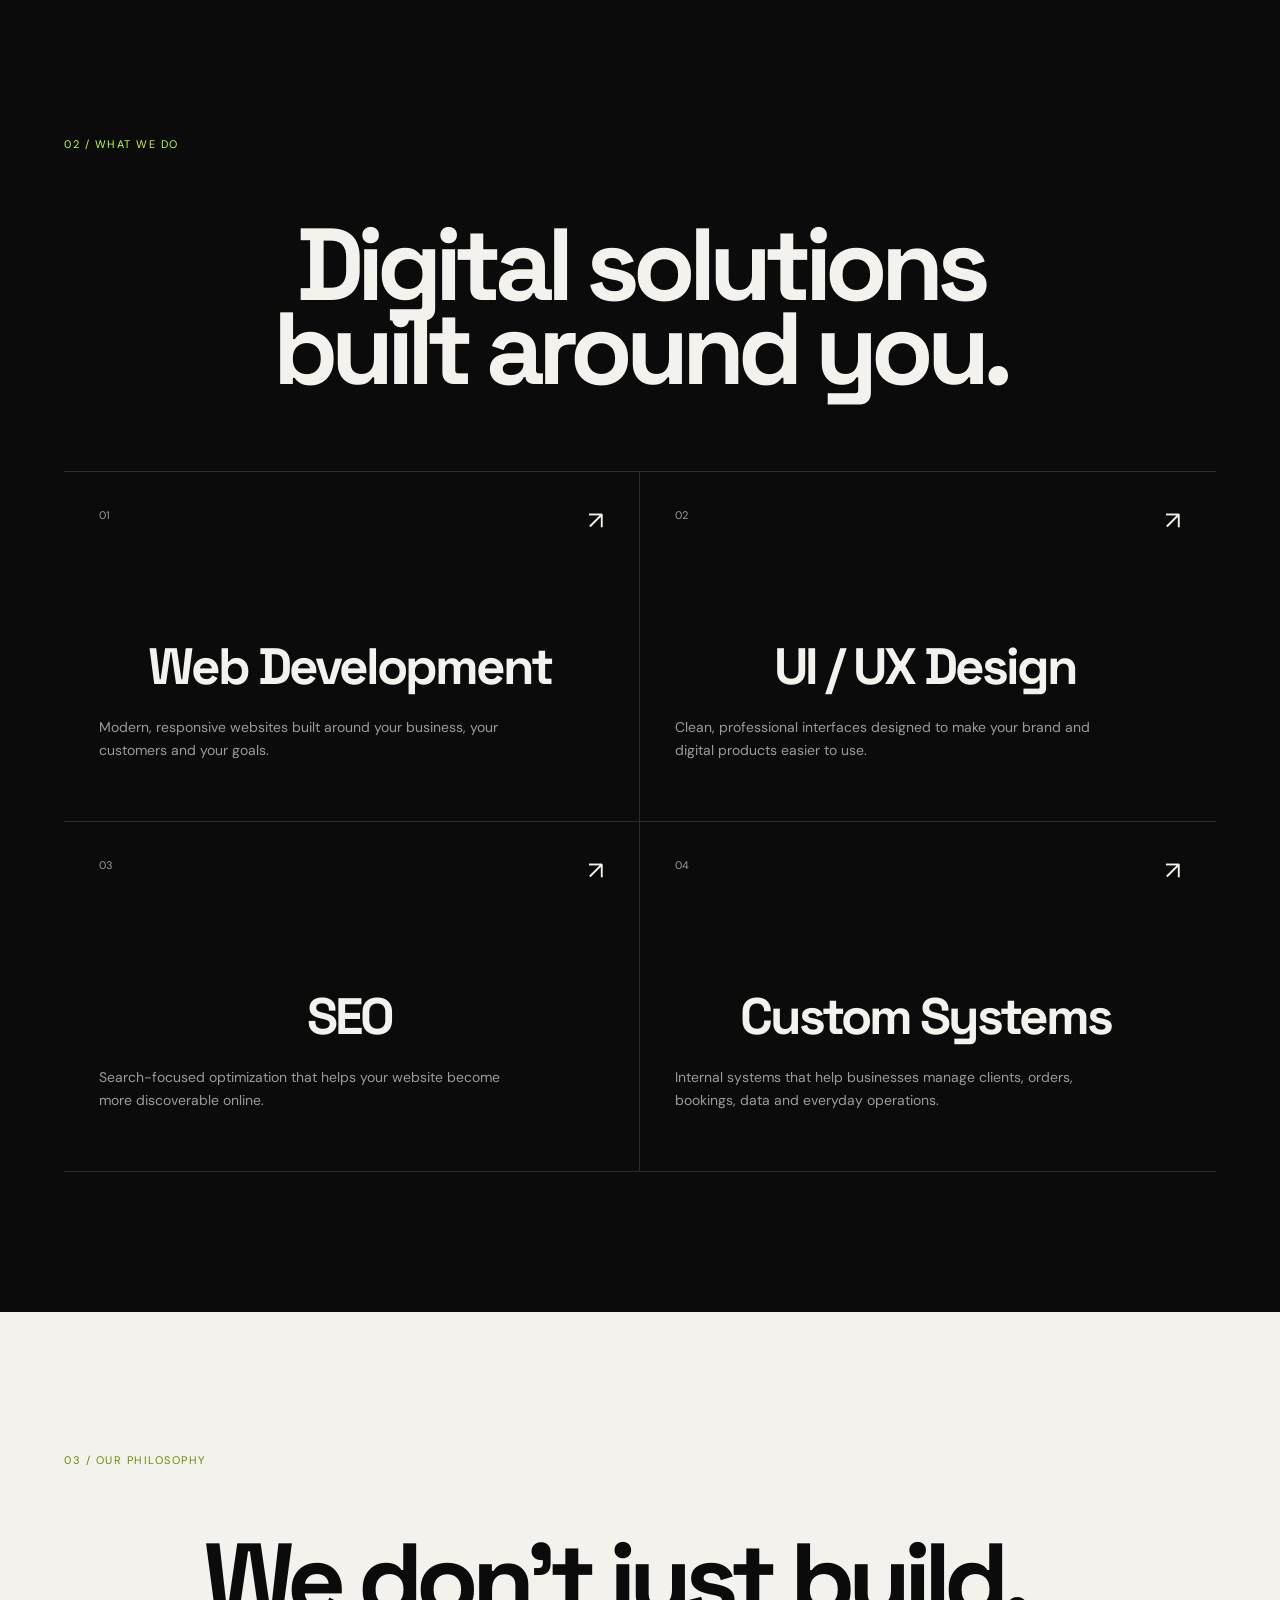
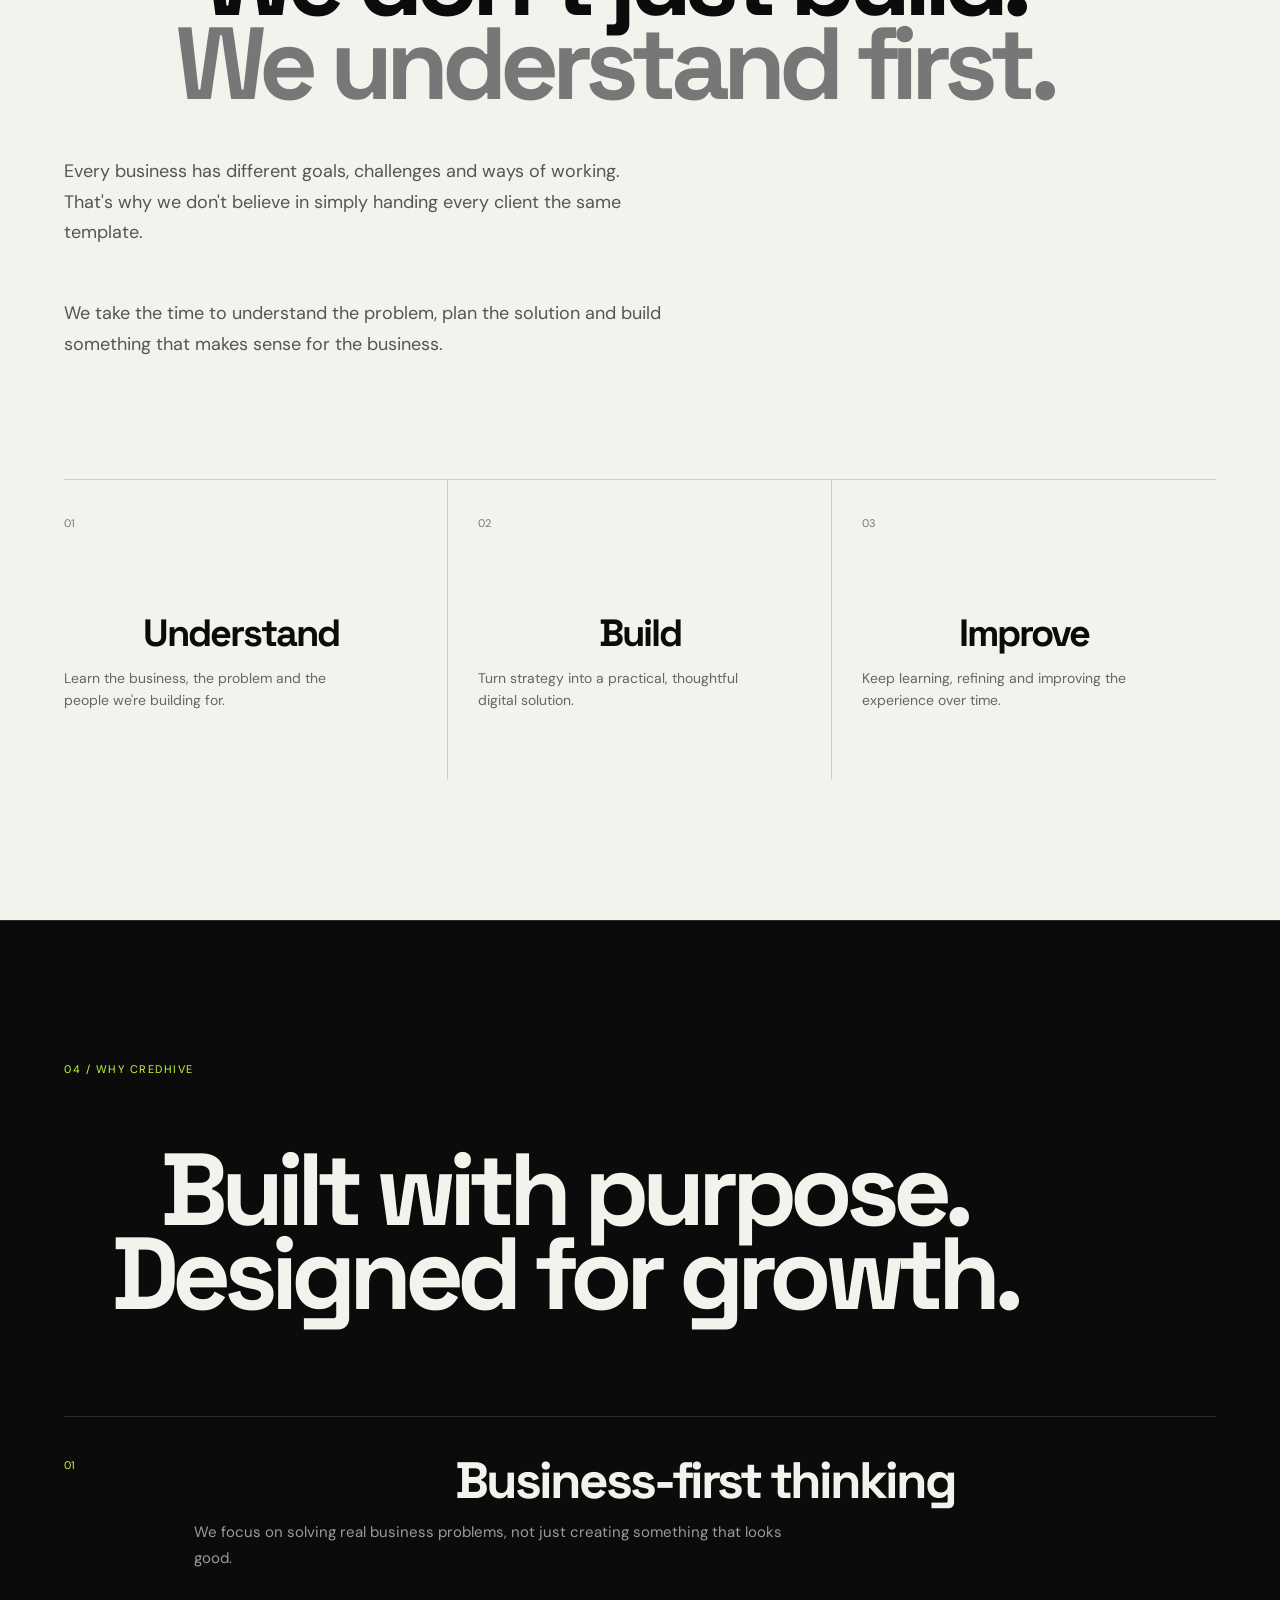
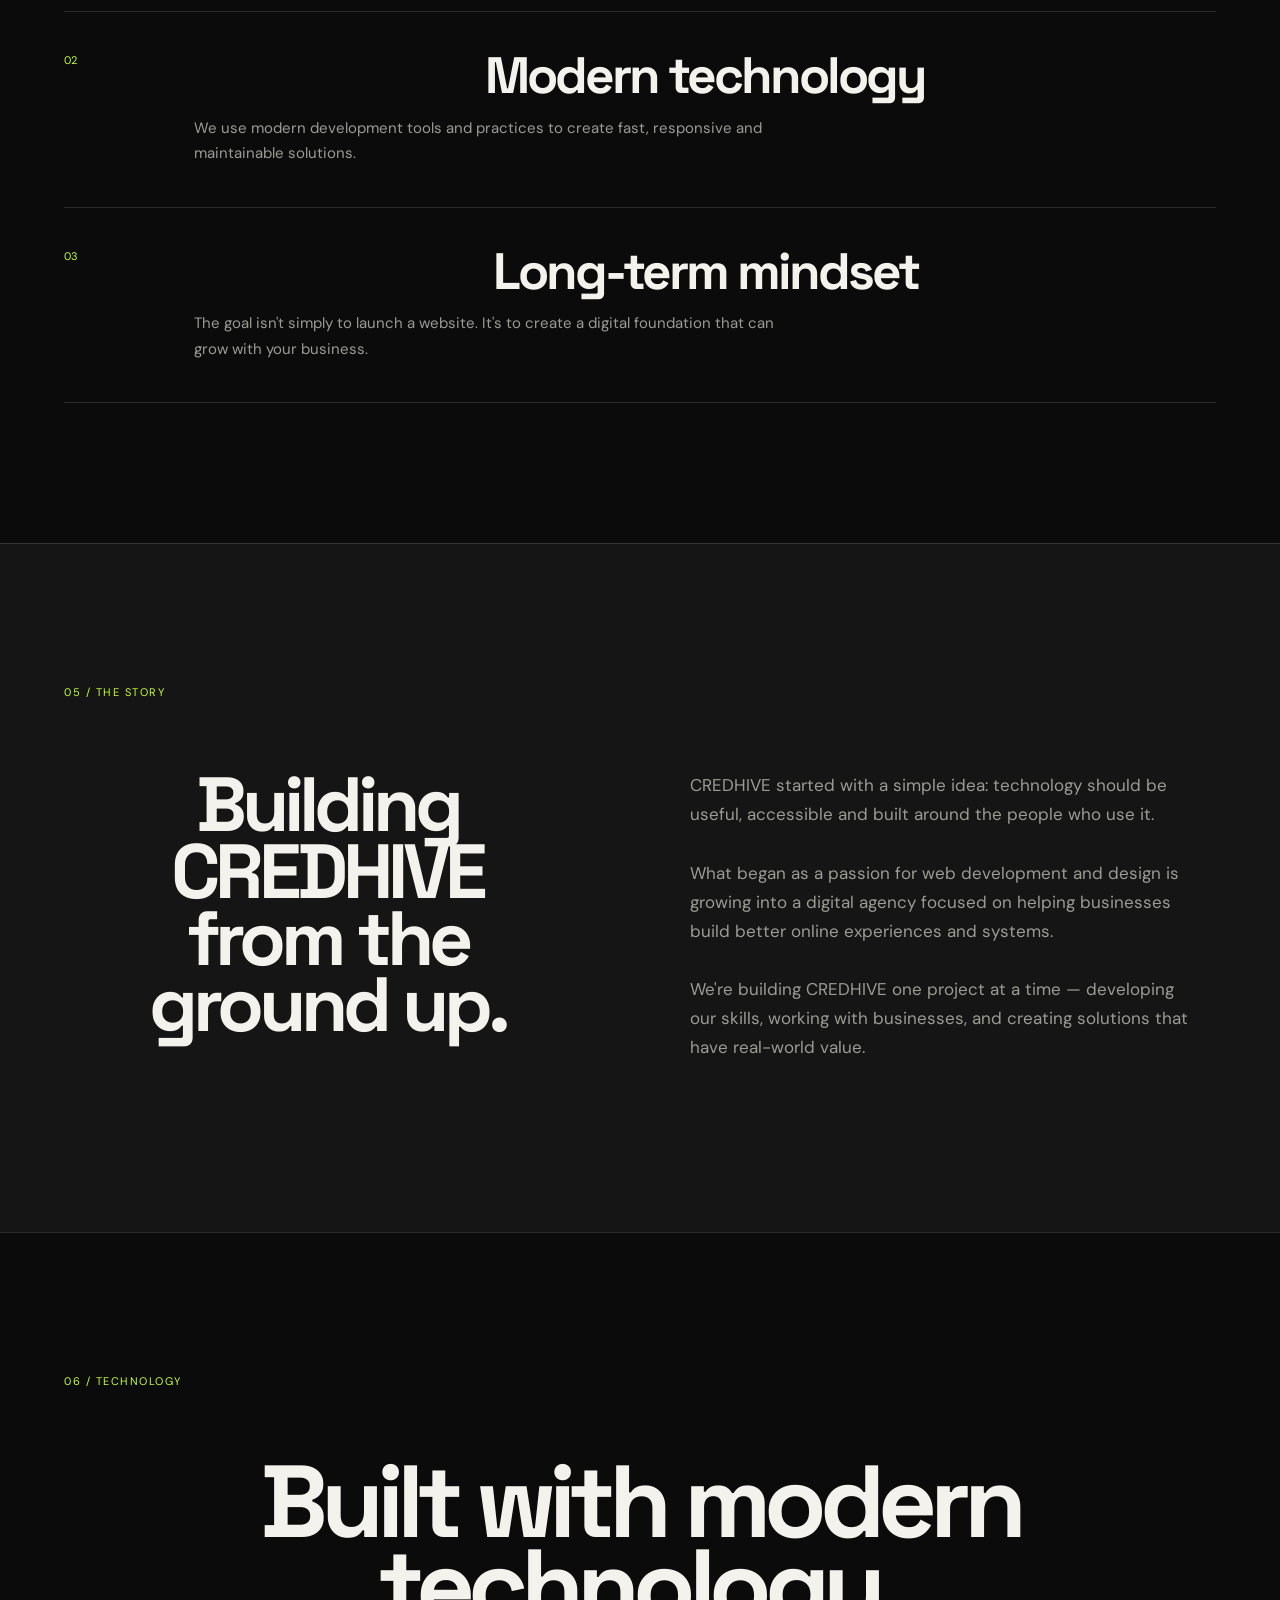
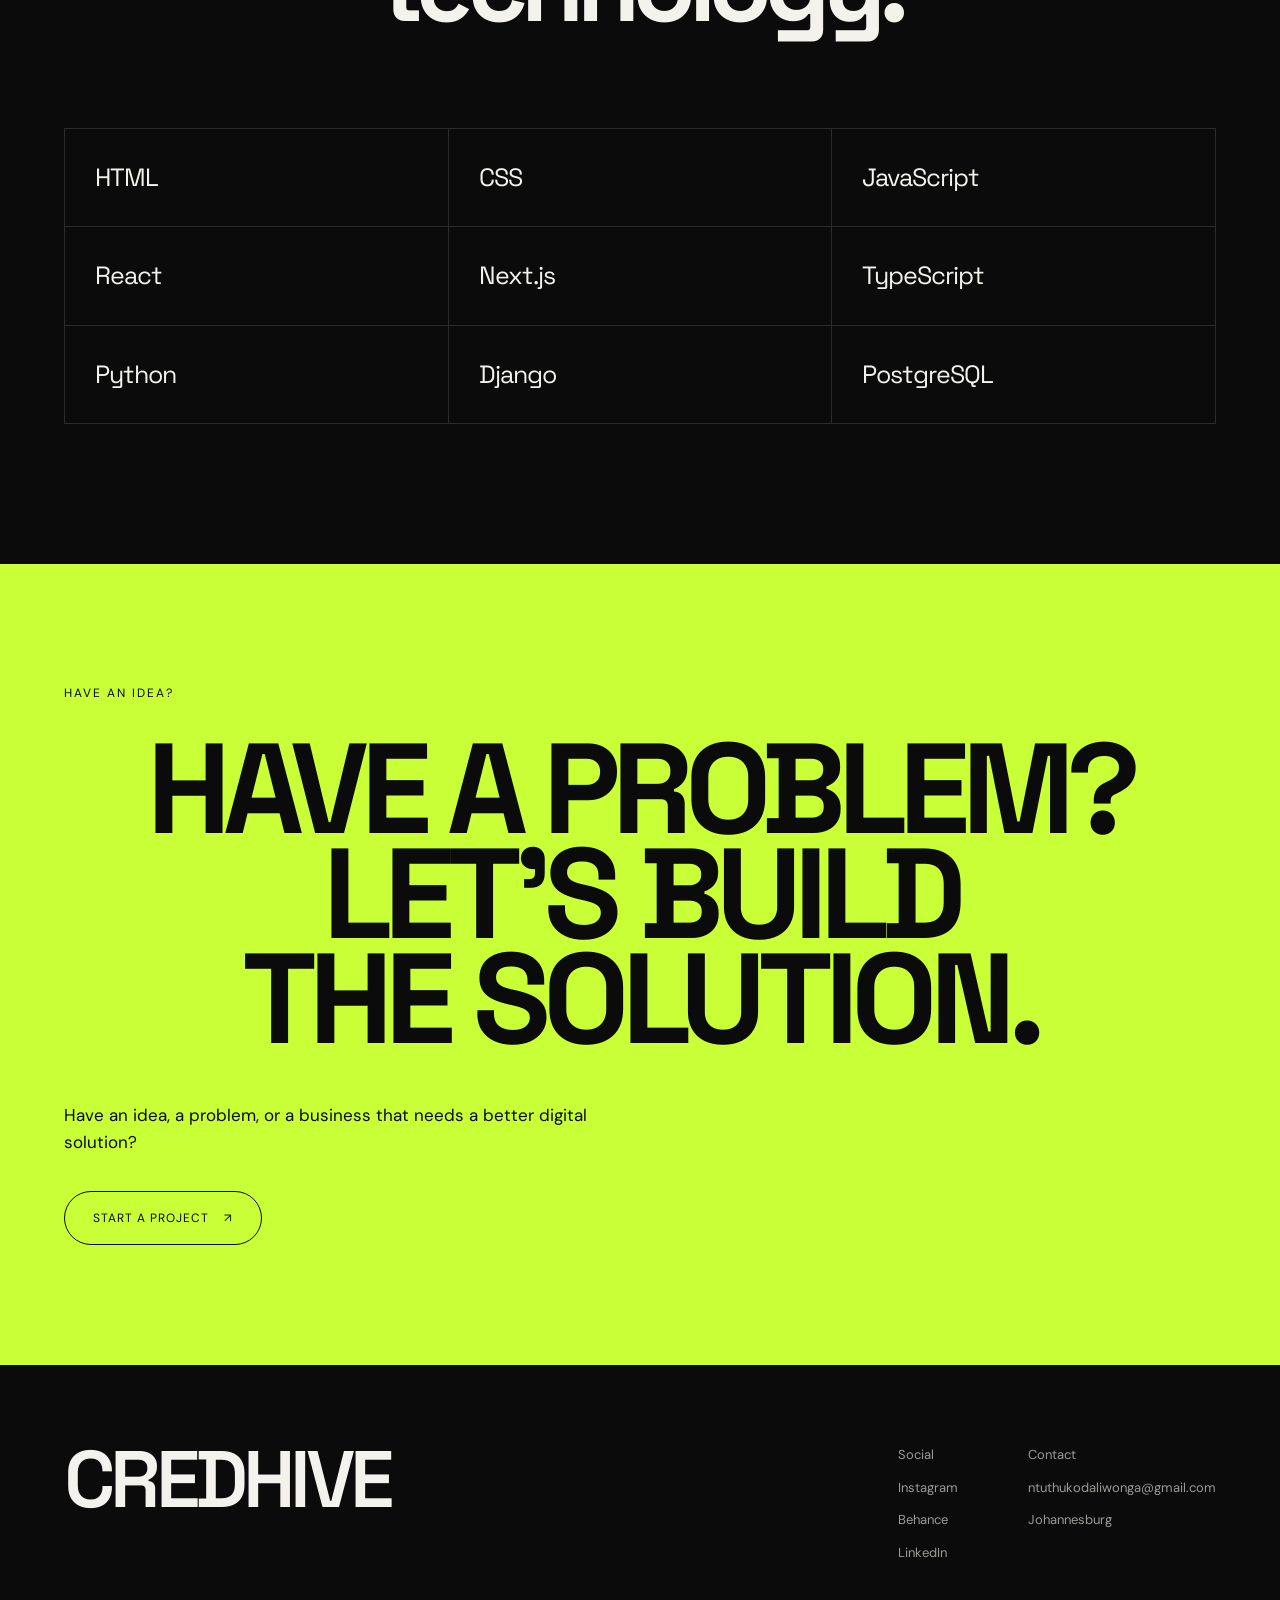
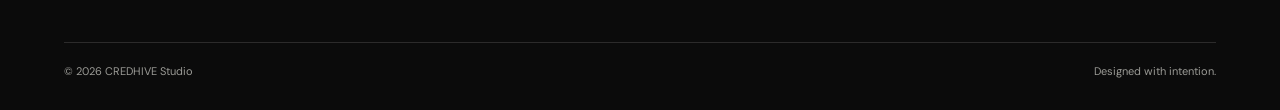
==== commit 43e5dff4: "Enhance work.html: Update meta tags, improve navigation structure, and refine project descriptions f" ====
--- a/about.html
+++ b/about.html
@@ -1,24 +1,46 @@
-<!DOCTYPE html> <html lang="en"> <head> <meta charset="UTF-8" /> <meta name="viewport" content="width=device-width, initial-scale=1.0" /> <title>CREDHIVE® — About</title> <link rel="preconnect" href="https://fonts.googleapis.com"> <link rel="preconnect" href="https://fonts.gstatic.com" crossorigin> <link href="https://fonts.googleapis.com/css2?family=DM+Sans:wght@400;500;600;700&family=Space+Grotesk:wght@400;500;600;700&display=swap" rel="stylesheet" > <link rel="stylesheet" href="style.css"> </head> <body> <!-- ========================= NAVIGATION ========================== --> <nav class="navbar">
+<!DOCTYPE html> <html lang="en"> <head> <meta charset="UTF-8"> <meta name="viewport" content="width=device-width, initial-scale=1.0"> <title>CREDHIVE® — About</title>
+<meta
+name="description"
+content="Learn about CREDHIVE, a digital development studio creating modern websites, digital products and business systems."
+>
+
+<link rel="preconnect" href="https://fonts.googleapis.com">
+<link rel="preconnect" href="https://fonts.gstatic.com" crossorigin>
+<link href="https://fonts.googleapis.com/css2?family=DM+Sans:wght@400;500;600;700&family=Space+Grotesk:wght@400;500;600;700&display=swap" rel="stylesheet" > <link rel="stylesheet" href="style.css"> 
+</head>
+<body> 
+<!-- ========================= NAVIGATION ========================== --> 
+<nav class="navbar">
 <div class="nav-group nav-left">
+
   <a href="work.html">Work</a>
-  <a href="index.html#services">Services</a>
+
+  <a href="services.html">Services</a>
+
 </div>
 
-<a href="index.html" class="logo">
-  CREDHIVE<br>
+
+<a href="index.html" class="logo" aria-label="CREDHIVE Studio Home">
+  CREDHIVE
   <span>STUDIO</span>
 </a>
 
+
 <div class="nav-group nav-right">
-  <a href="about.html">About</a>
-  <a href="index.html#process">Process</a>
+
+  <a href="about.html" class="active">About</a>
+
+  <a href="process.html">Process</a>
+
 </div>
+
 
 <button
   class="menu"
   id="menu"
+  type="button"
   aria-label="Open menu"
-  type="button"
+  aria-expanded="false"
 >
   ☰
 </button>
@@ -34,36 +56,51 @@
       MENU
     </div>
 
+    <a href="index.html">
+      Home
+      <span>↗</span>
+    </a>
+
     <a href="work.html">
-      Work <span></span>
+      Work
+      <span>↗</span>
     </a>
 
-    <a href="index.html#services">
-      Services <span></span>
+    <a href="services.html">
+      Services
+      <span>↗</span>
     </a>
 
     <a href="about.html">
-      About <span></span>
+      About
+      <span>↗</span>
     </a>
 
-    <a href="index.html#process">
-      Process <span></span>
+    <a href="process.html">
+      Process
+      <span>↗</span>
     </a>
 
     <a href="index.html#contact">
-      Contact <span></span>
+      Contact
+      <span>↗</span>
     </a>
 
   </div>
 
 </div>
 
-</nav> <!-- ========================= ABOUT HERO ========================== --> <main>
+</nav> <main>
+<!-- =========================
+     ABOUT HERO
+========================== -->
+
 <section class="about-page-hero">
 
   <div class="about-page-eyebrow">
-    About CredHive / Digital Development Studio
-  </div>
+    About CREDHIVE / Digital Development Studio
+  </div>
+
 
   <h1 class="about-page-title">
     We build digital
@@ -75,18 +112,23 @@
     move forward.
   </h1>
 
+
   <div class="about-page-hero-bottom">
 
     <p>
-      CredHive is a digital development studio focused on
+      CREDHIVE is a digital development studio focused on
       creating modern websites, custom management systems,
       and digital solutions designed around how businesses
       actually work.
     </p>
 
-    <a href="index.html#contact" class="about-page-button">
+
+    <a
+      href="index.html#contact"
+      class="about-page-button"
+    >
       Let's Work Together
-      <span>→</span>
+      <span>↗</span>
     </a>
 
   </div>
@@ -101,8 +143,9 @@
 <section class="about-page-section about-who">
 
   <div class="about-page-label">
-    Who We Are
-  </div>
+    01 / Who We Are
+  </div>
+
 
   <div class="about-who-content">
 
@@ -112,10 +155,11 @@
       websites.
     </h2>
 
+
     <div class="about-who-text">
 
       <p>
-        CredHive is a growing digital development agency
+        CREDHIVE is a growing digital development agency
         focused on helping businesses establish a strong
         presence online and improve the way they operate
         through technology.
@@ -124,7 +168,7 @@
       <p>
         From business websites and e-commerce platforms
         to custom management systems, we combine design,
-        development, and practical problem-solving to create
+        development and practical problem-solving to create
         digital products that are built with purpose.
       </p>
 
@@ -142,8 +186,9 @@
 <section class="about-services">
 
   <div class="about-page-label">
-    What We Do
-  </div>
+    02 / What We Do
+  </div>
+
 
   <div class="about-services-heading">
 
@@ -158,16 +203,15 @@
 
   <div class="about-service-grid">
 
-    <!-- CARD 01 -->
 
     <article class="about-service-card">
 
       <div class="about-service-number">
-        
+        01
       </div>
 
       <div class="about-service-icon">
-        
+        ↗
       </div>
 
       <h3>
@@ -176,26 +220,24 @@
 
       <p>
         Modern, responsive websites built around your
-        business and your customers.
+        business, your customers and your goals.
       </p>
 
     </article>
 
 
-    <!-- CARD 02 -->
-
     <article class="about-service-card">
 
       <div class="about-service-number">
-        
+        02
       </div>
 
       <div class="about-service-icon">
-        
+        ↗
       </div>
 
       <h3>
-        UI/UX & Design
+        UI / UX Design
       </h3>
 
       <p>
@@ -206,16 +248,14 @@
     </article>
 
 
-    <!-- CARD 03 -->
-
     <article class="about-service-card">
 
       <div class="about-service-number">
-        
+        03
       </div>
 
       <div class="about-service-icon">
-        
+        ↗
       </div>
 
       <h3>
@@ -223,27 +263,25 @@
       </h3>
 
       <p>
-        Search-focused optimization that helps your website
-        become more discoverable online.
+        Search-focused optimization that helps your
+        website become more discoverable online.
       </p>
 
     </article>
 
 
-    <!-- CARD 04 -->
-
     <article class="about-service-card">
 
       <div class="about-service-number">
-        
+        04
       </div>
 
       <div class="about-service-icon">
-        
+        ↗
       </div>
 
       <h3>
-        Custom Management Systems
+        Custom Systems
       </h3>
 
       <p>
@@ -266,8 +304,9 @@
 <section class="about-philosophy">
 
   <div class="about-page-label">
-    Our Philosophy
-  </div>
+    03 / Our Philosophy
+  </div>
+
 
   <div class="about-philosophy-content">
 
@@ -277,11 +316,13 @@
       <span>We understand first.</span>
     </h2>
 
+
     <p>
       Every business has different goals, challenges and
-      ways of working. That's why we don't believe in simply
-      handing every client the same template.
+      ways of working. That's why we don't believe in
+      simply handing every client the same template.
     </p>
+
 
     <p>
       We take the time to understand the problem, plan the
@@ -292,9 +333,8 @@
   </div>
 
 
-  <!-- PRINCIPLES -->
-
   <div class="about-principles">
+
 
     <div class="about-principle">
 
@@ -321,7 +361,7 @@
       </h3>
 
       <p>
-        Turn the strategy into a practical, thoughtful
+        Turn strategy into a practical, thoughtful
         digital solution.
       </p>
 
@@ -355,8 +395,9 @@
 <section class="about-why">
 
   <div class="about-page-label">
-    04 / Why CredHive
-  </div>
+    04 / Why CREDHIVE
+  </div>
+
 
   <h2>
     Built with purpose.
@@ -367,10 +408,11 @@
 
   <div class="about-why-list">
 
+
     <article class="about-why-item">
 
       <span class="about-why-number">
-        
+        01
       </span>
 
       <div>
@@ -392,7 +434,7 @@
     <article class="about-why-item">
 
       <span class="about-why-number">
-        
+        02
       </span>
 
       <div>
@@ -415,7 +457,7 @@
     <article class="about-why-item">
 
       <span class="about-why-number">
-        
+        03
       </span>
 
       <div>
@@ -440,43 +482,44 @@
 
 
 <!-- =========================
-     YOUR STORY
+     STORY
 ========================== -->
 
 <section class="about-story">
 
   <div class="about-page-label">
-    The Story
-  </div>
+    05 / The Story
+  </div>
+
 
   <div class="about-story-grid">
 
     <h2>
-      Building CredHive
+      Building CREDHIVE
       <br>
       from the ground up.
     </h2>
 
+
     <div class="about-story-text">
 
       <p>
-        CredHive started with a simple idea: technology
-        should be useful, accessible and built around the
-        people who use it.
-      </p>
-
-      <p>
-        What began as a passion for web development and
-        design is growing into a digital agency focused
-        on helping businesses build better online
-        experiences and systems.
-      </p>
-
-      <p>
-        I'm currently building CredHive one project at
-        a time — developing my skills, working with
-        businesses, and creating solutions that have
-        real-world value.
+        CREDHIVE started with a simple idea:
+        technology should be useful, accessible
+        and built around the people who use it.
+      </p>
+
+      <p>
+        What began as a passion for web development
+        and design is growing into a digital agency
+        focused on helping businesses build better
+        online experiences and systems.
+      </p>
+
+      <p>
+        We're building CREDHIVE one project at a time —
+        developing our skills, working with businesses,
+        and creating solutions that have real-world value.
       </p>
 
     </div>
@@ -493,8 +536,9 @@
 <section class="about-tech">
 
   <div class="about-page-label">
-    Tools We Work With
-  </div>
+    06 / Technology
+  </div>
+
 
   <h2>
     Built with modern
@@ -505,12 +549,16 @@
 
   <div class="about-tech-list">
 
+    <span>HTML</span>
+    <span>CSS</span>
+    <span>JavaScript</span>
+    <span>React</span>
+    <span>Next.js</span>
     <span>TypeScript</span>
-    <span>Next.js</span>
-    <span>React</span>
-    <span>Tailwind CSS</span>
+    <span>Python</span>
+    <span>Django</span>
     <span>PostgreSQL</span>
-    <span>Python</span>
+    
 
   </div>
 
@@ -526,6 +574,7 @@
   <div class="about-final-small">
     Have an idea?
   </div>
+
 
   <h2>
     HAVE A PROBLEM?
@@ -535,27 +584,32 @@
     THE SOLUTION.
   </h2>
 
+
   <p>
     Have an idea, a problem, or a business that needs
     a better digital solution?
   </p>
+
 
   <a
     href="index.html#contact"
     class="about-final-button"
   >
     Start a Project
-    <span>→</span>
+    <span>↗</span>
   </a>
 
 </section>
 
-</main> <!-- ========================= FOOTER ========================== --> <footer>
-<div class="footer-top">
+</main>
+<!-- ========================= FOOTER ========================== --> 
+<footer>
+  <div class="footer-top">
 
   <div class="footer-logo">
-    CREDHIVE®
-  </div>
+    CREDHIVE
+  </div>
+
 
   <div class="footer-links">
 
@@ -600,7 +654,7 @@
 <div class="footer-bottom">
 
   <span>
-    © 2026 CredHive Studio
+    © 2026 CREDHIVE Studio
   </span>
 
   <span>
@@ -609,4 +663,7 @@
 
 </div>
 
-</footer> <script src="script.js"></script> </body> </html>+</footer> 
+<script src="script.js"></script> 
+</body> 
+</html>
--- a/style.css
+++ b/style.css
@@ -1,650 +1,430 @@
-
-    :root {
-      --black: #0b0b0b;
-      --white: #f4f2ed;
-      --muted: #9b9b96;
-      --line: rgba(244,242,237,.15);
-      --accent: #c8ff36;
-    }
-
-    * {
-      margin: 0;
-      padding: 0;
-      box-sizing: border-box;
-    }
-
-    html {
-      scroll-behavior: smooth;
-    }
-
-    body {
-      background: var(--black);
-      color: var(--white);
-      font-family: "DM Sans", sans-serif;
-      overflow-x: hidden;
-    }
-
-    a {
-      color: inherit;
-      text-decoration: none;
-    }
-
-    img {
-      width: 100%;
-      display: block;
-    }
-
-    /* ---------------- NAV ---------------- */
-
-   /* ---------------- NAV ---------------- */
+/* =========================================================
+   CREDHIVE — COMPLETE GLOBAL STYLESHEET
+   Pages:
+   - index.html
+   - about.html
+   - work.html
+   - services.html
+   - process.html
+   - contact.html
+
+   Design:
+   Dark / Minimal / Editorial / Premium
+   Accent: Lime
+========================================================= */
+
+
+/* =========================================================
+   01. ROOT / RESET
+========================================================= */
+
+:root {
+  --black: #0b0b0b;
+  --black-soft: #111111;
+  --black-card: #161616;
+  --black-light: #1c1c1c;
+
+  --white: #f4f2ed;
+  --white-pure: #ffffff;
+
+  --muted: #9b9b96;
+  --muted-dark: #666660;
+
+  --line: rgba(244, 242, 237, 0.14);
+  --line-light: rgba(244, 242, 237, 0.08);
+
+  --accent: #c8ff36;
+  --accent-dark: #9fcf18;
+
+  --danger: #ff5b5b;
+  --success: #c8ff36;
+
+  --max-width: 1800px;
+
+  --nav-height: 90px;
+
+  --ease: cubic-bezier(.2, .8, .2, 1);
+  --ease-expo: cubic-bezier(.77, 0, .18, 1);
+}
+
+
+*,
+*::before,
+*::after {
+  margin: 0;
+  padding: 0;
+  box-sizing: border-box;
+}
+
+
+html {
+  scroll-behavior: smooth;
+  background: var(--black);
+}
+
+
+body {
+  min-height: 100vh;
+
+  background: var(--black);
+  color: var(--white);
+
+  font-family: "DM Sans", sans-serif;
+
+  font-size: 16px;
+  line-height: 1.5;
+
+  overflow-x: hidden;
+
+  -webkit-font-smoothing: antialiased;
+  text-rendering: optimizeLegibility;
+}
+
+
+body.page-hidden {
+  pointer-events: none;
+}
+
+
+::selection {
+  background: var(--accent);
+  color: var(--black);
+}
+
+
+img {
+  width: 100%;
+  max-width: 100%;
+  display: block;
+}
+
+
+button,
+input,
+textarea,
+select {
+  font: inherit;
+}
+
+
+button {
+  cursor: pointer;
+}
+
+
+a {
+  color: inherit;
+  text-decoration: none;
+}
+
+
+ul,
+ol {
+  list-style: none;
+}
+
+
+h1,
+h2,
+h3,
+h4,
+h5,
+h6,
+p {
+  margin: 0;
+}
+
+
+h2,
+h3 {
+  text-align: center;
+}
+
+
+button:focus-visible,
+a:focus-visible,
+input:focus-visible,
+textarea:focus-visible,
+select:focus-visible {
+  outline: 2px solid var(--accent);
+  outline-offset: 4px;
+}
+
+
+/* =========================================================
+   02. GLOBAL UTILITIES
+========================================================= */
+
+.container {
+  width: min(
+    calc(100% - 10vw),
+    var(--max-width)
+  );
+
+  margin-inline: auto;
+}
+
+
+.muted {
+  color: var(--muted);
+}
+
+
+.accent {
+  color: var(--accent);
+}
+
+
+.uppercase {
+  text-transform: uppercase;
+}
+
+
+.no-scroll {
+  overflow: hidden;
+}
+
+
+/* =========================================================
+   03. NAVIGATION
+========================================================= */
 
 .navbar {
   position: fixed;
+
   top: 0;
   left: 0;
+
   width: 100%;
-  height: 90px;
+  height: var(--nav-height);
 
   display: flex;
+  align-items: center;
   justify-content: center;
-  align-items: center;
-
-  z-index: 100;
-
-  background: rgba(11, 11, 11, 0.75);
-  backdrop-filter: blur(12px);
-}
-
-/* Left + right groups */
+
+  z-index: 1000;
+
+  background: rgba(11, 11, 11, .72);
+
+  backdrop-filter: blur(16px);
+  -webkit-backdrop-filter: blur(16px);
+
+  border-bottom: 1px solid transparent;
+
+  transition:
+    height .4s ease,
+    background .4s ease,
+    border-color .4s ease,
+    transform .45s var(--ease-expo);
+}
+
+
+.navbar.scrolled {
+  height: 72px;
+
+  background: rgba(11, 11, 11, .94);
+
+  border-bottom-color: var(--line-light);
+}
+
+
+.navbar.nav-hidden {
+  transform: translateY(-100%);
+}
+
 
 .nav-group {
   display: flex;
   align-items: center;
-  gap: 24px;
-}
-
-/* Left navigation */
-
-.nav-group:first-child {
+  gap: 26px;
+}
+
+
+.nav-left {
   margin-right: 55px;
 }
 
-/* Right navigation */
-
-.nav-group:last-of-type {
+
+.nav-right {
   margin-left: 55px;
 }
 
-/* Navigation links */
-
-.navbar a {
+
+.navbar .nav-group a {
+  position: relative;
+
   color: var(--white);
-  text-decoration: none;
-
-  font-size: 13px;
+
+  font-size: 12px;
   font-weight: 500;
 
   text-transform: uppercase;
-  letter-spacing: .8px;
-
-  transition: color .3s ease;
-}
-
-.navbar a:hover {
+  letter-spacing: 1px;
+
+  transition:
+    color .3s ease;
+}
+
+
+.navbar .nav-group a::after {
+  content: "";
+
+  position: absolute;
+
+  left: 0;
+  bottom: -7px;
+
+  width: 0;
+  height: 1px;
+
+  background: var(--accent);
+
+  transition: width .3s ease;
+}
+
+
+.navbar .nav-group a:hover,
+.navbar .nav-group a.active {
   color: var(--accent);
 }
 
-/* NOVA */
+
+.navbar .nav-group a:hover::after,
+.navbar .nav-group a.active::after {
+  width: 100%;
+}
+
+
+/* =========================================================
+   LOGO
+========================================================= */
 
 .logo {
+  position: relative;
+
+  z-index: 1002;
+
+  display: inline-flex;
+  align-items: center;
+
+  color: var(--white) !important;
+
   font-family: "Space Grotesk", sans-serif;
 
-  font-size: 25px !important;
+  font-size: 26px !important;
+  line-height: .85;
+
   font-weight: 700 !important;
 
-  letter-spacing: -1px !important;
+  letter-spacing: -1.7px !important;
 
   text-transform: none !important;
 
-  color: white !important;
-
   white-space: nowrap;
 }
 
-/* Mobile menu */
+
+.logo span {
+  display: block;
+
+  margin-left: 7px;
+
+  color: var(--accent);
+
+  font-family: "DM Sans", sans-serif;
+
+  font-size: 8px;
+
+  letter-spacing: 2px;
+}
+
+
+/* =========================================================
+   HAMBURGER
+========================================================= */
 
 .menu {
   display: none;
+
+  position: absolute;
+
+  right: 5vw;
+
+  width: 44px;
+  height: 44px;
+
+  align-items: center;
+  justify-content: center;
+
   border: 0;
+
   background: transparent;
-  color: white;
-  font-size: 25px;
-  cursor: pointer;
-}
-
-
-    /* ---------------- HERO ---------------- */
-
-    .hero {
-      min-height: 100vh;
-      padding: 150px 5vw 60px;
-      display: flex;
-      flex-direction: column;
-      justify-content: space-between;
-      position: relative;
-    }
-
-    .hero-top {
-      display: flex;
-      justify-content: space-between;
-      align-items: flex-start;
-      gap: 30px;
-    }
-
-    .eyebrow {
-      color: var(--accent);
-      font-size: 13px;
-      text-transform: uppercase;
-      letter-spacing: 2px;
-    }
-
-    .hero-description {
-      max-width: 330px;
-      color: var(--muted);
-      line-height: 1.6;
-      font-size: 15px;
-    }
-
-    .hero-title {
-      margin-top: 80px;
-      font-family: "Space Grotesk", sans-serif;
-      font-size: clamp(70px, 14vw, 205px);
-      line-height: .82;
-      letter-spacing: -9px;
-      text-transform: uppercase;
-      font-weight: 600;
-      overflow: hidden;
-    }
-
-    .hero-title span {
-      display: block;
-      transform: translateY(110%);
-      animation: reveal 1.2s cubic-bezier(.77,0,.18,1) forwards;
-    }
-
-    .hero-title span:nth-child(2) {
-      animation-delay: .12s;
-    }
-
-    @keyframes reveal {
-      to {
-        transform: translateY(0);
-      }
-    }
-
-    .hero-bottom {
-      display: flex;
-      justify-content: space-between;
-      align-items: flex-end;
-      margin-top: 80px;
-    }
-
-    .scroll {
-      color: var(--muted);
-      font-size: 13px;
-    }
-
-    .circle-arrow {
-      width: 75px;
-      height: 75px;
-      border: 1px solid var(--line);
-      border-radius: 50%;
-      display: grid;
-      place-items: center;
-      font-size: 25px;
-      transition: .4s ease;
-    }
-
-    .circle-arrow:hover {
-      background: var(--accent);
-      color: black;
-      transform: rotate(45deg);
-    }
-
-    /* ---------------- GENERAL ---------------- */
-
-    section {
-      padding: 140px 5vw;
-    }
-
-    .section-header {
-      display: flex;
-      justify-content: space-between;
-      align-items: flex-end;
-      margin-bottom: 70px;
-      gap: 30px;
-    }
-
-    .section-number {
-      color: var(--accent);
-      font-size: 13px;
-    }
-
-    .section-title {
-      font-family: "Space Grotesk", sans-serif;
-      font-size: clamp(50px, 7vw, 105px);
-      line-height: .9;
-      letter-spacing: -5px;
-      max-width: 900px;
-    }
-
-    .muted {
-      color: var(--muted);
-    }
-
-    /* ---------------- WORK ---------------- */
-
-    .work-grid {
-      display: grid;
-      grid-template-columns: repeat(12, 1fr);
-      gap: 25px;
-    }
-
-    .project {
-      position: relative;
-      overflow: hidden;
-      background: #181818;
-      cursor: pointer;
-    }
-
-    .project:nth-child(1) {
-      grid-column: span 7;
-    }
-
-    .project:nth-child(2) {
-      grid-column: span 5;
-      margin-top: 120px;
-    }
-
-    .project:nth-child(3) {
-      grid-column: span 5;
-      margin-top: 80px;
-    }
-
-    .project:nth-child(4) {
-      grid-column: span 7;
-    }
-
-    .project-image {
-      height: 620px;
-      object-fit: cover;
-      filter: grayscale(100%);
-      transition: transform .8s cubic-bezier(.2,.8,.2,1),
-                  filter .8s ease;
-    }
-
-    .project:nth-child(2) .project-image,
-    .project:nth-child(3) .project-image {
-      height: 480px;
-    }
-
-    .project:hover .project-image {
-      transform: scale(1.06);
-      filter: grayscale(0);
-    }
-
-    .project-info {
-      position: absolute;
-      bottom: 0;
-      left: 0;
-      width: 100%;
-      padding: 25px;
-      display: flex;
-      justify-content: space-between;
-      background: linear-gradient(transparent, rgba(0,0,0,.8));
-      padding-top: 100px;
-    }
-
-    .project-name {
-      font-size: 22px;
-      font-weight: 600;
-    }
-
-    .project-category {
-      color: #ccc;
-      font-size: 13px;
-      margin-top: 5px;
-    }
-
-    /* ---------------- SERVICES ---------------- */
-
-    .services {
-      border-top: 1px solid var(--line);
-    }
-
-    .service {
-      display: grid;
-      grid-template-columns: 80px 1fr 100px;
-      gap: 30px;
-      align-items: center;
-      padding: 32px 0;
-      border-bottom: 1px solid var(--line);
-      transition: .4s ease;
-    }
-
-    .service:hover {
-      padding-left: 20px;
-      color: var(--accent);
-    }
-
-    .service-number {
-      color: var(--muted);
-      font-size: 13px;
-    }
-
-    .service-name {
-      font-family: "Space Grotesk", sans-serif;
-      font-size: clamp(30px, 4vw, 55px);
-      letter-spacing: -2px;
-    }
-
-    .service-arrow {
-      font-size: 28px;
-      text-align: right;
-    }
-
-    /* ---------------- ABOUT ---------------- */
-
-    .about {
-      background: var(--white);
-      color: var(--black);
-    }
-
-    .about .section-number {
-      color: #6a8b00;
-    }
-
-    .about-content {
-      display: grid;
-      grid-template-columns: 1fr 1fr;
-      gap: 100px;
-      align-items: end;
-    }
-
-    .about-big {
-      font-family: "Space Grotesk", sans-serif;
-      font-size: clamp(40px, 5vw, 75px);
-      line-height: 1;
-      letter-spacing: -3px;
-    }
-
-    .about-text {
-      max-width: 450px;
-      font-size: 17px;
-      line-height: 1.7;
-      color: #555;
-    }
-
-    .stats {
-      display: grid;
-      grid-template-columns: repeat(3, 1fr);
-      gap: 30px;
-      margin-top: 100px;
-      border-top: 1px solid #ccc;
-      padding-top: 30px;
-    }
-
-    .stat-number {
-      font-family: "Space Grotesk";
-      font-size: 60px;
-      letter-spacing: -4px;
-    }
-
-    .stat-label {
-      color: #777;
-      margin-top: 5px;
-    }
-
-    /* ---------------- PROCESS ---------------- */
-
-    .process-grid {
-      display: grid;
-      grid-template-columns: repeat(4, 1fr);
-      border-top: 1px solid var(--line);
-    }
-
-    .process {
-      padding: 35px 25px;
-      border-right: 1px solid var(--line);
-      min-height: 280px;
-    }
-
-    .process:first-child {
-      padding-left: 0;
-    }
-
-    .process:last-child {
-      border-right: none;
-    }
-
-    .process-number {
-      color: var(--accent);
-      font-size: 13px;
-    }
-
-    .process h3 {
-      font-family: "Space Grotesk";
-      font-size: 30px;
-      margin: 80px 0 20px;
-    }
-
-    .process p {
-      color: var(--muted);
-      line-height: 1.6;
-      font-size: 14px;
-    }
-
-    /* ---------------- CTA ---------------- */
-
-    .cta {
-      min-height: 75vh;
-      display: flex;
-      flex-direction: column;
-      justify-content: center;
-      background: var(--accent);
-      color: var(--black);
-    }
-
-    .cta-small {
-      text-transform: uppercase;
-      letter-spacing: 2px;
-      font-size: 13px;
-      margin-bottom: 35px;
-    }
-
-    .cta-title {
-      font-family: "Space Grotesk";
-      font-size: clamp(60px, 11vw, 160px);
-      line-height: .83;
-      letter-spacing: -8px;
-      max-width: 1200px;
-    }
-
-    .cta-button {
-      display: inline-flex;
-      margin-top: 60px;
-      border: 1px solid black;
-      padding: 17px 28px;
-      border-radius: 100px;
-      transition: .3s ease;
-    }
-
-    .cta-button:hover {
-      background: black;
-      color: var(--accent);
-    }
-
-    /* ---------------- FOOTER ---------------- */
-
-    footer {
-      padding: 80px 5vw 30px;
-    }
-
-    .footer-top {
-      display: flex;
-      justify-content: space-between;
-      gap: 50px;
-    }
-
-    .footer-logo {
-      font-family: "Space Grotesk";
-      font-size: 80px;
-      font-weight: 600;
-      letter-spacing: -5px;
-    }
-
-    .footer-links {
-      display: flex;
-      gap: 60px;
-    }
-
-    .footer-links div {
-      display: flex;
-      flex-direction: column;
-      gap: 13px;
-      color: var(--muted);
-      font-size: 14px;
-    }
-
-    .footer-links a:hover {
-      color: white;
-    }
-
-    .footer-bottom {
-      border-top: 1px solid var(--line);
-      margin-top: 80px;
-      padding-top: 20px;
-      display: flex;
-      justify-content: space-between;
-      color: var(--muted);
-      font-size: 12px;
-    }
-
-    /* ---------------- MOBILE ---------------- */
-
-    /* =========================
-   NAVBAR
-========================= */
-
-.navbar {
-  position: fixed;
-  top: 0;
-  left: 0;
-  width: 100%;
-  height: 90px;
-
-  display: flex;
-  justify-content: center;
-  align-items: center;
-
-  z-index: 1000;
-
-  background: rgba(11, 11, 11, 0.75);
-  backdrop-filter: blur(14px);
-  -webkit-backdrop-filter: blur(14px);
-}
-
-.nav-group {
-  display: flex;
-  align-items: center;
-  gap: 24px;
-}
-
-.nav-left {
-  margin-right: 55px;
-}
-
-.nav-right {
-  margin-left: 55px;
-}
-
-.navbar > .nav-group a {
-  color: var(--white);
-  font-size: 13px;
-  font-weight: 500;
-  text-transform: uppercase;
-  letter-spacing: .8px;
-
-  transition: color .3s ease;
-}
-
-.navbar > .nav-group a:hover {
+
+  color: transparent;
+  font-size: 0;
+  line-height: 1;
+
+  z-index: 1002;
+
+  transition:
+    color .3s ease,
+    transform .3s ease;
+}
+
+.menu::before,
+.menu::after {
+  content: "";
+  position: absolute;
+  width: 18px;
+  height: 1.5px;
+  background: var(--white);
+  transition: transform .3s ease, background .3s ease;
+}
+
+.menu::before {
+  transform: translateY(-5px);
+}
+
+.menu::after {
+  transform: translateY(5px);
+}
+
+.menu[aria-expanded="true"]::before {
+  transform: rotate(45deg);
+}
+
+.menu[aria-expanded="true"]::after {
+  transform: rotate(-45deg);
+}
+
+.menu[aria-expanded="true"] {
+  background: transparent;
+}
+
+.menu[aria-expanded="true"]::before,
+.menu[aria-expanded="true"]::after {
+  background: var(--accent);
+}
+
+
+.menu:hover {
   color: var(--accent);
 }
 
-
-/* LOGO */
-
-.logo {
-  position: relative;
-  z-index: 1002;
-
-  color: white !important;
-
-  font-family: "Space Grotesk", sans-serif;
-  font-size: 25px !important;
-  line-height: .85;
-
-  font-weight: 700 !important;
-  letter-spacing: -1.5px !important;
-
-  text-transform: none !important;
-  white-space: nowrap;
-}
-
-.logo span {
-  font-size: 11px;
-  letter-spacing: 3px;
-}
-
-
-/* HAMBURGER */
-
-.menu {
-  display: none;
-
-  position: absolute;
-  right: 5vw;
-
-  width: 42px;
-  height: 42px;
-
-  border: 0;
-  background: transparent;
-
-  color: white;
-
-  font-size: 25px;
-  line-height: 1;
-
-  cursor: pointer;
-
-  z-index: 1002;
-}
-
-
-/* =========================
+.menu:hover::before,
+.menu:hover::after {
+  background: var(--accent);
+}
+
+
+/* =========================================================
    MOBILE MENU
-========================= */
+========================================================= */
 
 .mobile-menu {
   display: none;
 }
 
-
-/* =========================
-   MOBILE
-========================= */
 
 @media (max-width: 800px) {
 
@@ -653,39 +433,41 @@
     padding: 0 5vw;
 
     justify-content: center;
-  }
-
-  /* Hide desktop links */
+    z-index: 1003;
+  }
+
+
+  .navbar.scrolled {
+    height: 68px;
+  }
+
 
   .nav-left,
   .nav-right {
     display: none;
   }
 
-  /* Center logo */
 
   .logo {
     position: absolute;
+
     left: 50%;
+
     transform: translateX(-50%);
   }
 
-  /* Show hamburger */
 
   .menu {
-    display: grid;
-    place-items: center;
-  }
-
-  /* Full-screen menu */
+    display: flex;
+  }
+
 
   .mobile-menu {
     display: block;
 
     position: fixed;
 
-    top: 0;
-    left: 0;
+    inset: 0;
 
     width: 100%;
     height: 100vh;
@@ -694,602 +476,1285 @@
 
     transform: translateY(-100%);
 
+    visibility: hidden;
+
     transition:
-      transform .7s cubic-bezier(.77, 0, .18, 1);
+      transform .7s var(--ease-expo),
+      visibility 0s linear .7s;
 
     z-index: 1001;
-
-    visibility: hidden;
-  }
-
-  /* Open state */
+  }
+
 
   .mobile-menu.active {
     transform: translateY(0);
+
     visibility: visible;
-  }
+
+    transition:
+      transform .7s var(--ease-expo),
+      visibility 0s;
+  }
+
 
   .mobile-menu-inner {
+    width: 100%;
     height: 100%;
 
-    padding: 120px 5vw 50px;
+    padding:
+      120px
+      5vw
+      45px;
 
     display: flex;
+
     flex-direction: column;
+
     justify-content: center;
   }
+
 
   .mobile-label {
     color: var(--accent);
 
-    font-size: 11px;
+    font-size: 10px;
+
+    text-transform: uppercase;
+
     letter-spacing: 2px;
-    text-transform: uppercase;
 
     margin-bottom: 35px;
   }
+
 
   .mobile-menu a {
     display: flex;
+
     align-items: center;
     justify-content: space-between;
 
-    padding: 17px 0;
+    padding: 18px 0;
 
     border-bottom: 1px solid var(--line);
 
+    color: var(--white);
+
     font-family: "Space Grotesk", sans-serif;
 
-    font-size: clamp(38px, 11vw, 65px);
-    line-height: 1;
-
-    letter-spacing: -2px;
-
-    color: var(--white);
+    font-size: clamp(38px, 11vw, 68px);
+
+    line-height: .95;
+
+    letter-spacing: -3px;
 
     transition:
       color .3s ease,
       padding-left .3s ease;
   }
 
+
   .mobile-menu a:hover {
     color: var(--accent);
+
     padding-left: 10px;
   }
+
 
   .mobile-menu a span {
     font-family: "DM Sans", sans-serif;
 
-    font-size: 25px;
+    font-size: 22px;
+
     letter-spacing: 0;
 
-    transition: transform .3s ease;
-  }
+    transition:
+      transform .3s ease;
+  }
+
 
   .mobile-menu a:hover span {
-    transform: translate(5px, -5px);
-  }
-
-  /* Prevent page scrolling when menu is open */
+    transform: translate(6px, -6px);
+  }
+
 
   body.menu-open {
     overflow: hidden;
   }
 
 }
-/* =========================================
-WORK PAGE
-========================================= */
-
-/* WORK HERO */
+
+
+/* =========================================================
+   04. HERO — HOME
+========================================================= */
+
+.hero {
+  position: relative;
+
+  min-height: 100vh;
+
+  padding:
+    150px
+    5vw
+    60px;
+
+  display: flex;
+
+  flex-direction: column;
+
+  justify-content: space-between;
+
+  overflow: hidden;
+}
+
+
+.hero::before {
+  content: "";
+
+  position: absolute;
+
+  top: 20%;
+  right: -10%;
+
+  width: 500px;
+  height: 500px;
+
+  background: var(--accent);
+
+  opacity: .035;
+
+  filter: blur(120px);
+
+  border-radius: 50%;
+
+  pointer-events: none;
+}
+
+
+.hero-top {
+  display: flex;
+
+  align-items: flex-start;
+
+  justify-content: space-between;
+
+  gap: 40px;
+}
+
+
+.eyebrow,
+.work-eyebrow,
+.about-page-eyebrow {
+  color: var(--accent);
+
+  font-size: 12px;
+
+  text-transform: uppercase;
+
+  letter-spacing: 2px;
+}
+
+
+.hero-description {
+  max-width: 340px;
+
+  color: var(--muted);
+
+  font-size: 15px;
+
+  line-height: 1.7;
+}
+
+
+.hero-title {
+  position: relative;
+
+  margin-top: 80px;
+
+  font-family: "Space Grotesk", sans-serif;
+
+  font-size: clamp(
+    70px,
+    14vw,
+    205px
+  );
+
+  line-height: .79;
+
+  letter-spacing: -9px;
+
+  text-transform: uppercase;
+
+  font-weight: 600;
+
+  overflow: hidden;
+}
+
+
+.hero-title span {
+  display: block;
+}
+
+
+.hero-bottom {
+  display: flex;
+
+  align-items: flex-end;
+
+  justify-content: space-between;
+
+  margin-top: 80px;
+}
+
+
+.scroll {
+  color: var(--muted);
+
+  font-size: 12px;
+
+  text-transform: uppercase;
+
+  letter-spacing: 1px;
+}
+
+
+.circle-arrow {
+  width: 76px;
+  height: 76px;
+
+  display: grid;
+  place-items: center;
+
+  border: 1px solid var(--line);
+
+  border-radius: 50%;
+
+  color: var(--white);
+
+  font-size: 24px;
+
+  transition:
+    background .4s ease,
+    color .4s ease,
+    transform .4s ease;
+}
+
+
+.circle-arrow:hover {
+  background: var(--accent);
+
+  color: var(--black);
+
+  transform: rotate(45deg);
+}
+
+
+/* =========================================================
+   05. GENERAL SECTIONS
+========================================================= */
+
+section {
+  padding:
+    140px
+    5vw;
+}
+
+
+.section-header {
+  display: flex;
+
+  align-items: flex-end;
+
+  justify-content: space-between;
+
+  gap: 40px;
+
+  margin-bottom: 70px;
+}
+
+
+.section-number {
+  color: var(--accent);
+
+  font-size: 12px;
+
+  text-transform: uppercase;
+
+  letter-spacing: 1px;
+}
+
+
+.section-title {
+  max-width: 1000px;
+
+  font-family: "Space Grotesk", sans-serif;
+
+  font-size: clamp(
+    50px,
+    7vw,
+    105px
+  );
+
+  line-height: .87;
+
+  letter-spacing: -6px;
+
+  font-weight: 600;
+}
+
+
+/* =========================================================
+   06. HOME — WORK GRID
+========================================================= */
+
+.work-grid {
+  display: grid;
+
+  grid-template-columns:
+    repeat(12, 1fr);
+
+  gap: 25px;
+}
+
+
+.project {
+  position: relative;
+
+  overflow: hidden;
+
+  background: var(--black-card);
+
+  cursor: pointer;
+}
+
+
+.project:nth-child(1) {
+  grid-column: span 7;
+}
+
+
+.project:nth-child(2) {
+  grid-column: span 5;
+
+  margin-top: 120px;
+}
+
+
+.project:nth-child(3) {
+  grid-column: span 5;
+
+  margin-top: 80px;
+}
+
+
+.project:nth-child(4) {
+  grid-column: span 7;
+}
+
+
+.project-image {
+  width: 100%;
+
+  height: 620px;
+
+  object-fit: cover;
+
+  filter: grayscale(100%);
+
+  transition:
+    transform .9s var(--ease),
+    filter .8s ease;
+}
+
+
+.project:nth-child(2) .project-image,
+.project:nth-child(3) .project-image {
+  height: 480px;
+}
+
+
+.project:hover .project-image {
+  filter: grayscale(0);
+
+  transform: scale(1.06);
+}
+
+
+.project-info {
+  position: absolute;
+
+  left: 0;
+  bottom: 0;
+
+  width: 100%;
+
+  padding:
+    100px
+    25px
+    25px;
+
+  display: flex;
+
+  justify-content: space-between;
+
+  align-items: flex-end;
+
+  gap: 20px;
+
+  background:
+    linear-gradient(
+      transparent,
+      rgba(0, 0, 0, .88)
+    );
+}
+
+
+.project-name {
+  font-size: 21px;
+
+  font-weight: 600;
+}
+
+
+.project-category {
+  margin-top: 5px;
+
+  color: #ccc;
+
+  font-size: 12px;
+
+  text-transform: uppercase;
+
+  letter-spacing: .6px;
+}
+
+
+/* =========================================================
+   07. SERVICES — HOME
+========================================================= */
+
+.services {
+  border-top: 1px solid var(--line);
+}
+
+
+.service {
+  display: grid;
+
+  grid-template-columns:
+    80px
+    1fr
+    100px;
+
+  align-items: center;
+
+  gap: 30px;
+
+  padding: 32px 0;
+
+  border-bottom: 1px solid var(--line);
+
+  transition:
+    padding .4s ease,
+    color .4s ease;
+}
+
+
+.service:hover {
+  padding-left: 20px;
+
+  color: var(--accent);
+}
+
+
+.service-number {
+  color: var(--muted);
+
+  font-size: 12px;
+}
+
+
+.service-name {
+  font-family: "Space Grotesk", sans-serif;
+
+  font-size: clamp(
+    30px,
+    4vw,
+    55px
+  );
+
+  line-height: .95;
+
+  letter-spacing: -2px;
+}
+
+
+.service-arrow {
+  text-align: right;
+
+  font-size: 27px;
+}
+
+
+/* =========================================================
+   08. HOME ABOUT SECTION
+========================================================= */
+
+.about {
+  background: var(--white);
+
+  color: var(--black);
+}
+
+
+.about .section-number {
+  color: #6a8b00;
+}
+
+
+.about-content {
+  display: grid;
+
+  grid-template-columns:
+    1fr
+    1fr;
+
+  align-items: end;
+
+  gap: 100px;
+}
+
+
+.about-big {
+  font-family: "Space Grotesk", sans-serif;
+
+  font-size: clamp(
+    40px,
+    5vw,
+    75px
+  );
+
+  line-height: .98;
+
+  letter-spacing: -4px;
+}
+
+
+.about-text {
+  max-width: 470px;
+
+  color: #555;
+
+  font-size: 17px;
+
+  line-height: 1.75;
+}
+
+
+.stats {
+  display: grid;
+
+  grid-template-columns:
+    repeat(3, 1fr);
+
+  gap: 30px;
+
+  margin-top: 100px;
+
+  padding-top: 30px;
+
+  border-top: 1px solid #ccc;
+}
+
+
+.stat-number {
+  font-family: "Space Grotesk", sans-serif;
+
+  font-size: 60px;
+
+  line-height: 1;
+
+  letter-spacing: -4px;
+}
+
+
+.stat-label {
+  margin-top: 8px;
+
+  color: #777;
+
+  font-size: 13px;
+}
+
+
+/* =========================================================
+   09. PROCESS — HOME
+========================================================= */
+
+.process-grid {
+  display: grid;
+
+  grid-template-columns:
+    repeat(4, 1fr);
+
+  border-top: 1px solid var(--line);
+}
+
+
+.process {
+  min-height: 280px;
+
+  padding: 35px 25px;
+
+  border-right: 1px solid var(--line);
+}
+
+
+.process:first-child {
+  padding-left: 0;
+}
+
+
+.process:last-child {
+  border-right: none;
+}
+
+
+.process-number {
+  color: var(--accent);
+
+  font-size: 12px;
+}
+
+
+.process h3 {
+  margin: 80px 0 20px;
+
+  font-family: "Space Grotesk", sans-serif;
+
+  font-size: 30px;
+
+  line-height: 1;
+
+  letter-spacing: -1px;
+}
+
+
+.process p {
+  color: var(--muted);
+
+  font-size: 14px;
+
+  line-height: 1.65;
+}
+
+
+/* =========================================================
+   10. CTA
+========================================================= */
+
+.cta,
+.about-final-cta {
+  min-height: 75vh;
+
+  display: flex;
+
+  flex-direction: column;
+
+  justify-content: center;
+
+  background: var(--accent);
+
+  color: var(--black);
+}
+
+
+.cta-small,
+.about-final-small {
+  margin-bottom: 35px;
+
+  font-size: 12px;
+
+  text-transform: uppercase;
+
+  letter-spacing: 2px;
+}
+
+
+.cta-title {
+  max-width: 1250px;
+
+  font-family: "Space Grotesk", sans-serif;
+
+  font-size: clamp(
+    60px,
+    11vw,
+    160px
+  );
+
+  line-height: .82;
+
+  letter-spacing: -8px;
+}
+
+
+.cta-button,
+.about-final-button {
+  display: inline-flex;
+
+  align-items: center;
+
+  justify-content: center;
+
+  width: fit-content;
+
+  gap: 15px;
+
+  margin-top: 60px;
+
+  padding: 17px 28px;
+
+  border: 1px solid var(--black);
+
+  border-radius: 100px;
+
+  color: var(--black);
+
+  font-size: 12px;
+
+  text-transform: uppercase;
+
+  letter-spacing: 1px;
+
+  transition:
+    background .3s ease,
+    color .3s ease,
+    gap .3s ease,
+    transform .3s ease;
+}
+
+
+.cta-button:hover,
+.about-final-button:hover {
+  background: var(--black);
+
+  color: var(--accent);
+
+  gap: 24px;
+}
+
+
+/* =========================================================
+   11. FOOTER
+========================================================= */
+
+footer {
+  padding:
+    80px
+    5vw
+    30px;
+
+  background: var(--black);
+}
+
+
+.footer-top {
+  display: flex;
+
+  align-items: flex-start;
+
+  justify-content: space-between;
+
+  gap: 60px;
+}
+
+
+.footer-logo {
+  font-family: "Space Grotesk", sans-serif;
+
+  font-size: clamp(
+    55px,
+    7vw,
+    80px
+  );
+
+  font-weight: 600;
+
+  line-height: .85;
+
+  letter-spacing: -5px;
+}
+
+
+.footer-links {
+  display: flex;
+
+  gap: 70px;
+}
+
+
+.footer-links div {
+  display: flex;
+
+  flex-direction: column;
+
+  gap: 13px;
+
+  color: var(--muted);
+
+  font-size: 13px;
+}
+
+
+.footer-links div strong {
+  margin-bottom: 5px;
+
+  color: var(--white);
+
+  font-size: 11px;
+
+  text-transform: uppercase;
+
+  letter-spacing: 1px;
+}
+
+
+.footer-links a {
+  transition: color .3s ease;
+}
+
+
+.footer-links a:hover {
+  color: var(--accent);
+}
+
+
+.footer-bottom {
+  display: flex;
+
+  align-items: center;
+
+  justify-content: space-between;
+
+  gap: 30px;
+
+  margin-top: 80px;
+
+  padding-top: 20px;
+
+  border-top: 1px solid var(--line);
+
+  color: var(--muted);
+
+  font-size: 11px;
+}
+
+
+/* =========================================================
+   12. WORK PAGE
+========================================================= */
 
 .work-hero {
-min-height: 75vh;
-
-padding: 170px 5vw 80px;
-
-display: flex;
-flex-direction: column;
-justify-content: flex-end;
-
-position: relative;
-}
+  min-height: 75vh;
+
+  padding:
+    170px
+    5vw
+    80px;
+
+  display: flex;
+
+  flex-direction: column;
+
+  justify-content: flex-end;
+}
+
 
 .work-eyebrow {
-color: var(--accent);
-
-font-size: 13px;
-text-transform: uppercase;
-letter-spacing: 2px;
-
-margin-bottom: 35px;
-}
+  margin-bottom: 35px;
+}
+
 
 .work-heading {
-font-family: "Space Grotesk", sans-serif;
-
-font-size: clamp(90px, 17vw, 240px);
-
-line-height: .75;
-
-letter-spacing: -12px;
-
-font-weight: 600;
-
-text-transform: uppercase;
-}
+  font-family: "Space Grotesk", sans-serif;
+
+  font-size: clamp(
+    90px,
+    17vw,
+    240px
+  );
+
+  line-height: .73;
+
+  letter-spacing: -12px;
+
+  font-weight: 600;
+
+  text-transform: uppercase;
+}
+
 
 .work-intro {
-max-width: 480px;
-
-margin-left: auto;
-margin-top: 60px;
-
-color: var(--muted);
-
-font-size: 16px;
-
-line-height: 1.7;
-}
-
-/* =========================================
-PROJECTS
-========================================= */
+  max-width: 480px;
+
+  margin:
+    60px
+    0
+    0
+    auto;
+
+  color: var(--muted);
+
+  font-size: 16px;
+
+  line-height: 1.7;
+}
+
 
 .work-projects {
-padding: 40px 5vw 150px;
-}
+  padding:
+    40px
+    5vw
+    150px;
+}
+
 
 .work-project {
-padding: 110px 0;
-
-border-top: 1px solid var(--line);
-
-position: relative;
-}
+  position: relative;
+
+  padding: 110px 0;
+
+  border-top: 1px solid var(--line);
+}
+
 
 .work-project:last-child {
-border-bottom: 1px solid var(--line);
-}
-
-/* PROJECT HEADER */
+  border-bottom: 1px solid var(--line);
+}
+
 
 .work-project-header {
-display: grid;
-
-grid-template-columns: 80px 1fr 200px;
-
-align-items: end;
-
-gap: 30px;
-
-margin-bottom: 45px;
-}
+  display: grid;
+
+  grid-template-columns:
+    80px
+    1fr
+    200px;
+
+  align-items: end;
+
+  gap: 30px;
+
+  margin-bottom: 45px;
+}
+
 
 .work-project-number {
-color: var(--accent);
-
-font-size: 13px;
-
-align-self: start;
-}
+  align-self: start;
+
+  color: var(--accent);
+
+  font-size: 12px;
+}
+
 
 .work-project-title {
-font-family: "Space Grotesk", sans-serif;
-
-font-size: clamp(50px, 7vw, 105px);
-
-line-height: .82;
-
-letter-spacing: -6px;
-
-font-weight: 600;
-
-text-transform: uppercase;
-}
+  font-family: "Space Grotesk", sans-serif;
+
+  font-size: clamp(
+    50px,
+    7vw,
+    105px
+  );
+
+  line-height: .82;
+
+  letter-spacing: -6px;
+
+  font-weight: 600;
+
+  text-transform: uppercase;
+}
+
 
 .work-project-type {
-color: var(--muted);
-
-font-size: 13px;
-
-text-align: right;
-
-text-transform: uppercase;
-
-letter-spacing: .5px;
-}
-
-/* =========================================
-PROJECT IMAGE
-========================================= */
+  color: var(--muted);
+
+  font-size: 11px;
+
+  text-align: right;
+
+  text-transform: uppercase;
+
+  letter-spacing: 1px;
+}
+
 
 .work-project-image {
-width: 100%;
-
-overflow: hidden;
-
-background: #181818;
-
-position: relative;
-}
+  width: 100%;
+
+  position: relative;
+
+  overflow: hidden;
+
+  background: var(--black-card);
+}
+
 
 .work-project-image img {
-width: 100%;
-
-height: 680px;
-
-object-fit: cover;
-
-display: block;
-
-filter: grayscale(100%);
-
-transition:
-transform .9s cubic-bezier(.2,.8,.2,1),
-filter .8s ease;
-}
-
-.work-project:hover .work-project-image img {
-transform: scale(1.045);
-
-filter: grayscale(0);
-}
-
-/* =========================================
-PROJECT DETAILS
-========================================= */
+  width: 100%;
+
+  height: 680px;
+
+  object-fit: cover;
+
+  filter: grayscale(100%);
+
+  transition:
+    transform .9s var(--ease),
+    filter .8s ease;
+}
+
+
+.work-project:hover
+.work-project-image img {
+  filter: grayscale(0);
+
+  transform: scale(1.045);
+}
+
 
 .work-project-details {
-display: grid;
-
-grid-template-columns: 1fr 1fr;
-
-gap: 80px;
-
-padding-top: 35px;
-}
+  display: grid;
+
+  grid-template-columns:
+    1fr
+    1fr;
+
+  gap: 80px;
+
+  padding-top: 35px;
+}
+
 
 .work-project-description {
-max-width: 520px;
-
-font-size: 17px;
-
-line-height: 1.7;
-
-color: var(--white);
-}
+  max-width: 540px;
+
+  color: var(--white);
+
+  font-size: 17px;
+
+  line-height: 1.7;
+}
+
 
 .work-project-meta {
-display: flex;
-
-flex-wrap: wrap;
-
-align-content: flex-start;
-
-gap: 10px;
-}
+  display: flex;
+
+  flex-wrap: wrap;
+
+  align-content: flex-start;
+
+  gap: 10px;
+}
+
 
 .work-tag {
-display: inline-flex;
-
-padding: 10px 16px;
-
-border: 1px solid var(--line);
-
-border-radius: 100px;
-
-color: var(--muted);
-
-font-size: 11px;
-
-text-transform: uppercase;
-
-letter-spacing: .8px;
-
-transition:
-background .3s ease,
-color .3s ease,
-border-color .3s ease;
-}
+  display: inline-flex;
+
+  padding: 10px 16px;
+
+  border: 1px solid var(--line);
+
+  border-radius: 100px;
+
+  color: var(--muted);
+
+  font-size: 10px;
+
+  text-transform: uppercase;
+
+  letter-spacing: .8px;
+
+  transition:
+    background .3s ease,
+    border-color .3s ease,
+    color .3s ease;
+}
+
 
 .work-tag:hover {
-background: var(--accent);
-
-border-color: var(--accent);
-
-color: var(--black);
-}
-
-/* =========================================
-PROJECT LINK
-========================================= */
+  background: var(--accent);
+
+  border-color: var(--accent);
+
+  color: var(--black);
+}
+
 
 .work-project-link {
-display: inline-flex;
-
-align-items: center;
-
-gap: 14px;
-
-margin-top: 45px;
-
-padding-bottom: 9px;
-
-border-bottom: 1px solid var(--white);
-
-color: var(--white);
-
-font-size: 12px;
-
-text-transform: uppercase;
-
-letter-spacing: 1.2px;
-
-transition:
-color .3s ease,
-border-color .3s ease,
-gap .3s ease;
-}
+  display: inline-flex;
+
+  align-items: center;
+
+  gap: 14px;
+
+  margin-top: 45px;
+
+  padding-bottom: 9px;
+
+  border-bottom: 1px solid var(--white);
+
+  color: var(--white);
+
+  font-size: 11px;
+
+  text-transform: uppercase;
+
+  letter-spacing: 1.2px;
+
+  transition:
+    color .3s ease,
+    border-color .3s ease,
+    gap .3s ease;
+}
+
 
 .work-project-link:hover {
-color: var(--accent);
-
-border-color: var(--accent);
-
-gap: 24px;
-}
+  color: var(--accent);
+
+  border-color: var(--accent);
+
+  gap: 24px;
+}
+
 
 .work-project-link span {
-font-size: 18px;
-}
-
-/* =========================================
-ALTERNATING PROJECT LAYOUT
-========================================= */
-
-.work-project:nth-child(even) .work-project-image {
-width: 82%;
-
-margin-left: auto;
-}
-
-.work-project:nth-child(even) .work-project-details {
-width: 82%;
-
-margin-left: auto;
-}
-
-/* =========================================
-WORK MOBILE
-========================================= */
-
-@media (max-width: 800px) {
-
-.work-hero {
-min-height: 65vh;
-
-padding: 140px 5vw 70px;
-
-
-}
-
-.work-eyebrow {
-font-size: 11px;
-
-margin-bottom: 30px;
-
-
-}
-
-.work-heading {
-font-size: clamp(80px, 23vw, 140px);
-
-letter-spacing: -7px;
-
-
-}
-
-.work-intro {
-margin-left: 0;
-
-margin-top: 45px;
-
-max-width: 100%;
-
-font-size: 15px;
-
-
-}
-
-/* PROJECTS */
-
-.work-projects {
-padding: 20px 5vw 90px;
-}
-
-.work-project {
-padding: 75px 0;
-}
-
-/* HEADER */
-
-.work-project-header {
-grid-template-columns: 45px 1fr;
-
-align-items: start;
-
-gap: 15px;
-
-margin-bottom: 30px;
-
-
-}
-
-.work-project-title {
-font-size: clamp(42px, 13vw, 75px);
-
-letter-spacing: -4px;
-
-
-}
-
-.work-project-type {
-grid-column: 2;
-
-text-align: left;
-
-margin-top: 5px;
-
-
-}
-
-/* IMAGE */
-
-.work-project-image img {
-height: 470px;
-}
-
-/* RESET ALTERNATING WIDTH */
-
-.work-project:nth-child(even) .work-project-image {
-width: 100%;
-}
-
-.work-project:nth-child(even) .work-project-details {
-width: 100%;
-}
-
-/* DETAILS */
-
+  font-size: 18px;
+}
+
+
+.work-project:nth-child(even)
+.work-project-image,
+.work-project:nth-child(even)
 .work-project-details {
-grid-template-columns: 1fr;
-
-gap: 35px;
-
-padding-top: 30px;
-
-
-}
-
-.work-project-description {
-font-size: 16px;
-}
-
-.work-project-meta {
-gap: 8px;
-}
-
-.work-tag {
-padding: 9px 13px;
-}
-
-.work-project-link {
-margin-top: 35px;
-}
-
-}
-
-/* =========================================
-ABOUT PAGE
-========================================= */
-
-/* =========================
-ABOUT HERO
-========================= */
+  width: 82%;
+
+  margin-left: auto;
+}
+
+
+/* =========================================================
+   13. ABOUT PAGE
+========================================================= */
 
 .about-page-hero {
-min-height: 100vh;
-
-padding: 160px 5vw 80px;
-
-display: flex;
-flex-direction: column;
-justify-content: flex-end;
-}
+  min-height: 100vh;
+
+  padding:
+    160px
+    5vw
+    80px;
+
+  display: flex;
+
+  flex-direction: column;
+
+  justify-content: flex-end;
+}
+
 
 .about-page-eyebrow {
-color: var(--accent);
-
-font-size: 12px;
-text-transform: uppercase;
-letter-spacing: 2px;
-
-margin-bottom: 40px;
-}
+  margin-bottom: 40px;
+}
+
 
 .about-page-title {
-max-width: 1300px;
-
-font-family: "Space Grotesk", sans-serif;
-
-font-size: clamp(55px, 9vw, 135px);
-
-line-height: .87;
-
-letter-spacing: -7px;
-
-font-weight: 600;
-}
+  max-width: 1350px;
+
+  font-family: "Space Grotesk", sans-serif;
+
+  font-size: clamp(
+    55px,
+    9vw,
+    135px
+  );
+
+  line-height: .86;
+
+  letter-spacing: -7px;
+
+  font-weight: 600;
+}
+
 
 .about-page-hero-bottom {
-display: flex;
-
-justify-content: space-between;
-align-items: flex-end;
-
-gap: 50px;
-
-margin-top: 70px;
-}
+  display: flex;
+
+  align-items: flex-end;
+
+  justify-content: space-between;
+
+  gap: 50px;
+
+  margin-top: 70px;
+}
+
 
 .about-page-hero-bottom p {
-max-width: 560px;
-
-color: var(--muted);
-
-font-size: 17px;
-
-line-height: 1.7;
-}
+  max-width: 560px;
+
+  color: var(--muted);
+
+  font-size: 17px;
+
+  line-height: 1.7;
+}
+
 
 .about-page-button {
-display: inline-flex;
-
-align-items: center;
-
-gap: 15px;
-
-white-space: nowrap;
-
-padding: 16px 25px;
-
-border: 1px solid var(--line);
-
-border-radius: 100px;
-
-font-size: 13px;
-
-transition:
-background .3s ease,
-color .3s ease,
-border-color .3s ease,
-gap .3s ease;
-}
+  display: inline-flex;
+
+  align-items: center;
+
+  gap: 15px;
+
+  white-space: nowrap;
+
+  padding: 16px 25px;
+
+  border: 1px solid var(--line);
+
+  border-radius: 100px;
+
+  font-size: 12px;
+
+  text-transform: uppercase;
+
+  letter-spacing: .7px;
+
+  transition:
+    background .3s ease,
+    color .3s ease,
+    border-color .3s ease,
+    gap .3s ease;
+}
+
 
 .about-page-button:hover {
-background: var(--accent);
-
-color: var(--black);
-
-border-color: var(--accent);
-
-gap: 25px;
-}
-
-/* =========================
-GENERAL ABOUT SECTIONS
-========================= */
+  background: var(--accent);
+
+  border-color: var(--accent);
+
+  color: var(--black);
+
+  gap: 24px;
+}
+
+
+/* =========================================================
+   ABOUT — GENERAL
+========================================================= */
 
 .about-page-section,
 .about-services,
@@ -1297,741 +1762,3695 @@
 .about-why,
 .about-story,
 .about-tech {
-padding: 140px 5vw;
-}
+  padding:
+    140px
+    5vw;
+}
+
 
 .about-page-label {
-color: var(--accent);
-
-font-size: 12px;
-
-text-transform: uppercase;
-
-letter-spacing: 1.5px;
-
-margin-bottom: 70px;
-}
-
-/* =========================
-WHO WE ARE
-========================= */
+  margin-bottom: 70px;
+
+  color: var(--accent);
+
+  font-size: 11px;
+
+  text-transform: uppercase;
+
+  letter-spacing: 1.5px;
+}
+
+
+/* =========================================================
+   ABOUT — WHO
+========================================================= */
 
 .about-who {
-border-top: 1px solid var(--line);
-}
+  border-top: 1px solid var(--line);
+}
+
 
 .about-who-content {
-display: grid;
-
-grid-template-columns: 1.2fr .8fr;
-
-gap: 100px;
-}
+  display: grid;
+
+  grid-template-columns:
+    1.2fr
+    .8fr;
+
+  gap: 100px;
+}
+
 
 .about-who-content h2 {
-font-family: "Space Grotesk", sans-serif;
-
-font-size: clamp(55px, 7vw, 105px);
-
-line-height: .86;
-
-letter-spacing: -6px;
-}
+  font-family: "Space Grotesk", sans-serif;
+
+  font-size: clamp(
+    55px,
+    7vw,
+    105px
+  );
+
+  line-height: .84;
+
+  letter-spacing: -6px;
+}
+
 
 .about-who-text {
-max-width: 500px;
-}
+  max-width: 500px;
+}
+
 
 .about-who-text p {
-color: var(--muted);
-
-font-size: 17px;
-
-line-height: 1.75;
-
-margin-bottom: 30px;
-}
-
-/* =========================
-WHAT WE DO
-========================= */
+  margin-bottom: 30px;
+
+  color: var(--muted);
+
+  font-size: 17px;
+
+  line-height: 1.75;
+}
+
+
+/* =========================================================
+   ABOUT — SERVICES
+========================================================= */
 
 .about-services {
-border-top: 1px solid var(--line);
-}
+  border-top: 1px solid var(--line);
+}
+
 
 .about-services-heading {
-margin-bottom: 80px;
-}
+  margin-bottom: 80px;
+}
+
 
 .about-services-heading h2 {
-font-family: "Space Grotesk", sans-serif;
-
-font-size: clamp(55px, 8vw, 120px);
-
-line-height: .82;
-
-letter-spacing: -7px;
-}
+  font-family: "Space Grotesk", sans-serif;
+
+  font-size: clamp(
+    55px,
+    8vw,
+    120px
+  );
+
+  line-height: .82;
+
+  letter-spacing: -7px;
+}
+
 
 .about-service-grid {
-display: grid;
-
-grid-template-columns: repeat(2, 1fr);
-
-border-top: 1px solid var(--line);
-}
+  display: grid;
+
+  grid-template-columns:
+    repeat(2, 1fr);
+
+  border-top: 1px solid var(--line);
+}
+
 
 .about-service-card {
-min-height: 350px;
-
-padding: 35px;
-
-border-bottom: 1px solid var(--line);
-
-position: relative;
-
-transition:
-background .4s ease,
-color .4s ease;
-}
+  position: relative;
+
+  min-height: 350px;
+
+  padding: 35px;
+
+  border-bottom: 1px solid var(--line);
+
+  transition:
+    background .4s ease,
+    color .4s ease,
+    transform .4s ease;
+}
+
 
 .about-service-card:nth-child(odd) {
-border-right: 1px solid var(--line);
-}
+  border-right: 1px solid var(--line);
+}
+
 
 .about-service-card:hover {
-background: var(--accent);
-
-color: var(--black);
-}
+  background: var(--accent);
+
+  color: var(--black);
+
+  transform: translateY(-4px);
+}
+
 
 .about-service-number {
-color: var(--muted);
-
-font-size: 12px;
-}
+  color: var(--muted);
+
+  font-size: 11px;
+}
+
 
 .about-service-icon {
-position: absolute;
-
-top: 30px;
-right: 35px;
-
-font-size: 25px;
-}
+  position: absolute;
+
+  top: 30px;
+  right: 35px;
+
+  font-size: 25px;
+}
+
 
 .about-service-card h3 {
-margin-top: 120px;
-
-max-width: 500px;
-
-font-family: "Space Grotesk", sans-serif;
-
-font-size: clamp(30px, 4vw, 55px);
-
-line-height: .95;
-
-letter-spacing: -3px;
-}
+  max-width: 500px;
+
+  margin-top: 120px;
+
+  font-family: "Space Grotesk", sans-serif;
+
+  font-size: clamp(
+    30px,
+    4vw,
+    55px
+  );
+
+  line-height: .94;
+
+  letter-spacing: -3px;
+}
+
 
 .about-service-card p {
-max-width: 430px;
-
-margin-top: 25px;
-
-color: var(--muted);
-
-font-size: 14px;
-
-line-height: 1.6;
-}
+  max-width: 430px;
+
+  margin-top: 25px;
+
+  color: var(--muted);
+
+  font-size: 14px;
+
+  line-height: 1.6;
+}
+
 
 .about-service-card:hover p {
-color: rgba(11,11,11,.65);
-}
-
-.about-service-card:hover .about-service-number {
-color: rgba(11,11,11,.6);
-}
-
-/* =========================
-PHILOSOPHY
-========================= */
+  color: rgba(11, 11, 11, .65);
+}
+
+
+.about-service-card:hover
+.about-service-number {
+  color: rgba(11, 11, 11, .6);
+}
+
+
+/* =========================================================
+   ABOUT — PHILOSOPHY
+========================================================= */
 
 .about-philosophy {
-background: var(--white);
-
-color: var(--black);
-}
+  background: var(--white);
+
+  color: var(--black);
+}
+
 
 .about-philosophy .about-page-label {
-color: #6a8b00;
-}
+  color: #6a8b00;
+}
+
 
 .about-philosophy-content {
-max-width: 1100px;
-}
+  max-width: 1100px;
+}
+
 
 .about-philosophy-content h2 {
-font-family: "Space Grotesk", sans-serif;
-
-font-size: clamp(55px, 8vw, 120px);
-
-line-height: .82;
-
-letter-spacing: -7px;
-}
+  font-family: "Space Grotesk", sans-serif;
+
+  font-size: clamp(
+    55px,
+    8vw,
+    120px
+  );
+
+  line-height: .82;
+
+  letter-spacing: -7px;
+}
+
 
 .about-philosophy-content h2 span {
-color: #777;
-}
+  color: #777;
+}
+
 
 .about-philosophy-content p {
-max-width: 600px;
-
-margin-top: 50px;
-
-font-size: 18px;
-
-line-height: 1.7;
-
-color: #555;
-}
+  max-width: 600px;
+
+  margin-top: 50px;
+
+  color: #555;
+
+  font-size: 18px;
+
+  line-height: 1.7;
+}
+
 
 .about-principles {
-display: grid;
-
-grid-template-columns: repeat(3, 1fr);
-
-gap: 0;
-
-margin-top: 120px;
-
-border-top: 1px solid #ccc;
-}
+  display: grid;
+
+  grid-template-columns:
+    repeat(3, 1fr);
+
+  margin-top: 120px;
+
+  border-top: 1px solid #ccc;
+}
+
 
 .about-principle {
-min-height: 300px;
-
-padding: 30px 30px 30px 0;
-
-border-right: 1px solid #ccc;
-}
+  min-height: 300px;
+
+  padding: 30px 30px 30px 0;
+
+  border-right: 1px solid #ccc;
+}
+
 
 .about-principle:not(:first-child) {
-padding-left: 30px;
-}
+  padding-left: 30px;
+}
+
 
 .about-principle:last-child {
-border-right: none;
-}
+  border-right: none;
+}
+
 
 .about-principle span {
-color: #777;
-
-font-size: 12px;
-}
+  color: #777;
+
+  font-size: 11px;
+}
+
 
 .about-principle h3 {
-margin-top: 80px;
-
-font-family: "Space Grotesk", sans-serif;
-
-font-size: 38px;
-
-letter-spacing: -2px;
-}
+  margin-top: 80px;
+
+  font-family: "Space Grotesk", sans-serif;
+
+  font-size: 38px;
+
+  line-height: 1;
+
+  letter-spacing: -2px;
+}
+
 
 .about-principle p {
-margin-top: 15px;
-
-max-width: 280px;
-
-color: #666;
-
-line-height: 1.6;
-
-font-size: 14px;
-}
-
-/* =========================
-WHY CREDHIVE
-========================= */
+  max-width: 280px;
+
+  margin-top: 15px;
+
+  color: #666;
+
+  font-size: 14px;
+
+  line-height: 1.6;
+}
+
+
+/* =========================================================
+   ABOUT — WHY
+========================================================= */
 
 .about-why {
-border-top: 1px solid var(--line);
-}
+  border-top: 1px solid var(--line);
+}
+
 
 .about-why > h2 {
-max-width: 1000px;
-
-margin-bottom: 100px;
-
-font-family: "Space Grotesk", sans-serif;
-
-font-size: clamp(55px, 8vw, 120px);
-
-line-height: .82;
-
-letter-spacing: -7px;
-}
+  max-width: 1000px;
+
+  margin-bottom: 100px;
+
+  font-family: "Space Grotesk", sans-serif;
+
+  font-size: clamp(
+    55px,
+    8vw,
+    120px
+  );
+
+  line-height: .82;
+
+  letter-spacing: -7px;
+}
+
 
 .about-why-list {
-border-top: 1px solid var(--line);
-}
+  border-top: 1px solid var(--line);
+}
+
 
 .about-why-item {
-display: grid;
-
-grid-template-columns: 100px 1fr;
-
-gap: 30px;
-
-padding: 40px 0;
-
-border-bottom: 1px solid var(--line);
-}
+  display: grid;
+
+  grid-template-columns:
+    100px
+    1fr;
+
+  gap: 30px;
+
+  padding: 40px 0;
+
+  border-bottom: 1px solid var(--line);
+}
+
 
 .about-why-number {
-color: var(--accent);
-
-font-size: 12px;
-}
+  color: var(--accent);
+
+  font-size: 11px;
+}
+
 
 .about-why-item h3 {
-font-family: "Space Grotesk", sans-serif;
-
-font-size: clamp(30px, 4vw, 55px);
-
-letter-spacing: -3px;
-}
+  font-family: "Space Grotesk", sans-serif;
+
+  font-size: clamp(
+    30px,
+    4vw,
+    55px
+  );
+
+  line-height: .95;
+
+  letter-spacing: -3px;
+}
+
 
 .about-why-item p {
-max-width: 600px;
-
-margin-top: 15px;
-
-color: var(--muted);
-
-font-size: 15px;
-
-line-height: 1.7;
-}
-
-/* =========================
-STORY
-========================= */
+  max-width: 600px;
+
+  margin-top: 15px;
+
+  color: var(--muted);
+
+  font-size: 15px;
+
+  line-height: 1.7;
+}
+
+
+/* =========================================================
+   ABOUT — STORY
+========================================================= */
 
 .about-story {
-background: #151515;
-
-border-top: 1px solid var(--line);
-}
+  background: #151515;
+
+  border-top: 1px solid var(--line);
+}
+
 
 .about-story-grid {
-display: grid;
-
-grid-template-columns: 1fr 1fr;
-
-gap: 100px;
-}
+  display: grid;
+
+  grid-template-columns:
+    1fr
+    1fr;
+
+  gap: 100px;
+}
+
 
 .about-story-grid h2 {
-font-family: "Space Grotesk", sans-serif;
-
-font-size: clamp(50px, 6vw, 90px);
-
-line-height: .88;
-
-letter-spacing: -5px;
-}
+  font-family: "Space Grotesk", sans-serif;
+
+  font-size: clamp(
+    50px,
+    6vw,
+    90px
+  );
+
+  line-height: .87;
+
+  letter-spacing: -5px;
+}
+
 
 .about-story-text {
-max-width: 500px;
-}
+  max-width: 500px;
+}
+
 
 .about-story-text p {
-color: var(--muted);
-
-font-size: 17px;
-
-line-height: 1.7;
-
-margin-bottom: 30px;
-}
-
-/* =========================
-TECHNOLOGY
-========================= */
+  margin-bottom: 30px;
+
+  color: var(--muted);
+
+  font-size: 17px;
+
+  line-height: 1.7;
+}
+
+
+/* =========================================================
+   ABOUT — TECHNOLOGY
+========================================================= */
 
 .about-tech {
-border-top: 1px solid var(--line);
-}
+  border-top: 1px solid var(--line);
+}
+
 
 .about-tech h2 {
-font-family: "Space Grotesk", sans-serif;
-
-font-size: clamp(55px, 8vw, 115px);
-
-line-height: .82;
-
-letter-spacing: -7px;
-
-margin-bottom: 100px;
-}
+  margin-bottom: 100px;
+
+  font-family: "Space Grotesk", sans-serif;
+
+  font-size: clamp(
+    55px,
+    8vw,
+    115px
+  );
+
+  line-height: .82;
+
+  letter-spacing: -7px;
+}
+
 
 .about-tech-list {
-display: flex;
-
-flex-wrap: wrap;
-
-border-top: 1px solid var(--line);
-
-border-left: 1px solid var(--line);
-}
+  display: flex;
+
+  flex-wrap: wrap;
+
+  border-top: 1px solid var(--line);
+
+  border-left: 1px solid var(--line);
+}
+
 
 .about-tech-list span {
-width: 33.333%;
-
-padding: 30px;
-
-border-right: 1px solid var(--line);
-
-border-bottom: 1px solid var(--line);
-
-font-family: "Space Grotesk", sans-serif;
-
-font-size: 25px;
-
-letter-spacing: -1px;
-
-transition:
-background .3s ease,
-color .3s ease;
-}
+  width: 33.333%;
+
+  padding: 30px;
+
+  border-right: 1px solid var(--line);
+
+  border-bottom: 1px solid var(--line);
+
+  font-family: "Space Grotesk", sans-serif;
+
+  font-size: 25px;
+
+  letter-spacing: -1px;
+
+  transition:
+    background .3s ease,
+    color .3s ease;
+}
+
 
 .about-tech-list span:hover {
-background: var(--accent);
-
-color: var(--black);
-}
-
-/* =========================
-FINAL CTA
-========================= */
+  background: var(--accent);
+
+  color: var(--black);
+}
+
+
+/* =========================================================
+   ABOUT — FINAL CTA
+========================================================= */
 
 .about-final-cta {
-min-height: 80vh;
-
-padding: 120px 5vw;
-
-display: flex;
-
-flex-direction: column;
-
-justify-content: center;
-
-align-items: flex-start;
-
-background: var(--accent);
-
-color: var(--black);
-}
-
-.about-final-small {
-text-transform: uppercase;
-
-letter-spacing: 2px;
-
-font-size: 12px;
-
-margin-bottom: 35px;
-}
+  min-height: 80vh;
+
+  padding:
+    120px
+    5vw;
+}
+
 
 .about-final-cta h2 {
-font-family: "Space Grotesk", sans-serif;
-
-font-size: clamp(60px, 10vw, 150px);
-
-line-height: .82;
-
-letter-spacing: -8px;
-}
+  max-width: 1300px;
+
+  font-family: "Space Grotesk", sans-serif;
+
+  font-size: clamp(
+    60px,
+    10vw,
+    150px
+  );
+
+  line-height: .82;
+
+  letter-spacing: -8px;
+}
+
 
 .about-final-cta p {
-max-width: 550px;
-
-margin-top: 50px;
-
-font-size: 17px;
-
-line-height: 1.6;
-}
+  max-width: 550px;
+
+  margin-top: 50px;
+
+  font-size: 17px;
+
+  line-height: 1.6;
+}
+
 
 .about-final-button {
-display: inline-flex;
-
-align-items: center;
-
-gap: 15px;
-
-margin-top: 35px;
-
-padding: 17px 28px;
-
-border: 1px solid var(--black);
-
-border-radius: 100px;
-
-font-size: 13px;
-
-text-transform: uppercase;
-
-transition:
-background .3s ease,
-color .3s ease,
-gap .3s ease;
-}
-
-.about-final-button:hover {
-background: var(--black);
-
-color: var(--accent);
-
-gap: 25px;
-}
-
-/* =========================================
-ABOUT MOBILE
-========================================= */
+  margin-top: 35px;
+}
+
+
+/* =========================================================
+   14. SERVICES PAGE
+========================================================= */
+
+.services-page-hero {
+  min-height: 90vh;
+
+  padding:
+    160px
+    5vw
+    100px;
+
+  display: flex;
+
+  flex-direction: column;
+
+  justify-content: flex-end;
+}
+
+
+.services-page-eyebrow {
+  margin-bottom: 35px;
+
+  color: var(--accent);
+
+  font-size: 12px;
+
+  text-transform: uppercase;
+
+  letter-spacing: 2px;
+}
+
+
+.services-page-title {
+  max-width: 1350px;
+
+  font-family: "Space Grotesk", sans-serif;
+
+  font-size: clamp(
+    55px,
+    9vw,
+    140px
+  );
+
+  line-height: .84;
+
+  letter-spacing: -8px;
+
+  font-weight: 600;
+}
+
+
+.services-page-intro {
+  max-width: 600px;
+
+  margin:
+    55px
+    0
+    0
+    auto;
+
+  color: var(--muted);
+
+  font-size: 17px;
+
+  line-height: 1.7;
+}
+
+
+.services-page-tags {
+  display: flex;
+
+  flex-wrap: wrap;
+
+  gap: 10px;
+
+  margin-top: 35px;
+}
+
+
+.services-page-tags span {
+  padding: 9px 14px;
+
+  border: 1px solid var(--line);
+
+  border-radius: 100px;
+
+  color: var(--muted);
+
+  font-size: 10px;
+
+  text-transform: uppercase;
+
+  letter-spacing: .8px;
+}
+
+
+/* =========================================================
+   SERVICES LIST
+========================================================= */
+
+.services-list-section {
+  padding:
+    40px
+    5vw
+    150px;
+
+  border-top: 1px solid var(--line);
+}
+
+
+.services-list-intro {
+  max-width: 850px;
+
+  margin-bottom: 100px;
+}
+
+
+.services-list-intro h2 {
+  font-family: "Space Grotesk", sans-serif;
+
+  font-size: clamp(
+    50px,
+    7vw,
+    100px
+  );
+
+  line-height: .85;
+
+  letter-spacing: -6px;
+}
+
+
+.services-list-intro p {
+  max-width: 600px;
+
+  margin-top: 35px;
+
+  color: var(--muted);
+
+  font-size: 17px;
+
+  line-height: 1.7;
+}
+
+
+.service-detail {
+  display: grid;
+
+  grid-template-columns:
+    90px
+    1fr
+    280px;
+
+  gap: 40px;
+
+  padding: 80px 0;
+
+  border-top: 1px solid var(--line);
+}
+
+
+.service-detail-number {
+  color: var(--accent);
+
+  font-size: 12px;
+}
+
+
+.service-detail-main h2 {
+  font-family: "Space Grotesk", sans-serif;
+
+  font-size: clamp(
+    40px,
+    5vw,
+    75px
+  );
+
+  line-height: .9;
+
+  letter-spacing: -4px;
+}
+
+
+.service-detail-main > p {
+  max-width: 650px;
+
+  margin-top: 25px;
+
+  color: var(--muted);
+
+  font-size: 16px;
+
+  line-height: 1.7;
+}
+
+
+.service-detail-side {
+  align-self: start;
+}
+
+
+.service-detail-side p {
+  color: var(--muted);
+
+  font-size: 11px;
+
+  line-height: 1.6;
+
+  text-transform: uppercase;
+
+  letter-spacing: .8px;
+}
+
+
+.service-detail-side strong {
+  display: block;
+
+  margin-top: 10px;
+
+  color: var(--white);
+
+  font-size: 12px;
+}
+
+
+.service-detail-list {
+  display: grid;
+
+  grid-template-columns:
+    repeat(2, 1fr);
+
+  gap: 0;
+
+  margin-top: 40px;
+
+  border-top: 1px solid var(--line);
+}
+
+
+.service-detail-list span {
+  padding: 13px 0;
+
+  border-bottom: 1px solid var(--line);
+
+  color: var(--muted);
+
+  font-size: 13px;
+}
+
+
+.services-growth {
+  padding:
+    140px
+    5vw;
+
+  background: var(--white);
+
+  color: var(--black);
+}
+
+
+.services-growth h2 {
+  max-width: 1100px;
+
+  font-family: "Space Grotesk", sans-serif;
+
+  font-size: clamp(
+    50px,
+    8vw,
+    120px
+  );
+
+  line-height: .84;
+
+  letter-spacing: -7px;
+}
+
+
+.services-growth p {
+  max-width: 600px;
+
+  margin-top: 45px;
+
+  color: #555;
+
+  font-size: 17px;
+
+  line-height: 1.7;
+}
+
+
+.services-growth strong {
+  display: block;
+
+  margin-top: 35px;
+
+  font-family: "Space Grotesk", sans-serif;
+
+  font-size: 24px;
+
+  letter-spacing: -1px;
+}
+
+
+/* =========================================================
+   15. PROCESS PAGE
+========================================================= */
+
+.process-page-hero {
+  min-height: 85vh;
+
+  padding:
+    160px
+    5vw
+    100px;
+
+  display: flex;
+
+  flex-direction: column;
+
+  justify-content: flex-end;
+}
+
+
+.process-page-eyebrow {
+  margin-bottom: 35px;
+
+  color: var(--accent);
+
+  font-size: 12px;
+
+  text-transform: uppercase;
+
+  letter-spacing: 2px;
+}
+
+
+.process-page-title {
+  max-width: 1400px;
+
+  font-family: "Space Grotesk", sans-serif;
+
+  font-size: clamp(
+    55px,
+    9vw,
+    140px
+  );
+
+  line-height: .83;
+
+  letter-spacing: -8px;
+}
+
+
+.process-page-intro {
+  max-width: 600px;
+
+  margin:
+    55px
+    0
+    0
+    auto;
+
+  color: var(--muted);
+
+  font-size: 17px;
+
+  line-height: 1.7;
+}
+
+
+.process-page-button {
+  display: inline-flex;
+
+  align-items: center;
+
+  gap: 14px;
+
+  width: fit-content;
+
+  margin:
+    35px
+    0
+    0
+    auto;
+
+  padding: 16px 25px;
+
+  border: 1px solid var(--line);
+
+  border-radius: 100px;
+
+  font-size: 12px;
+
+  text-transform: uppercase;
+
+  letter-spacing: 1px;
+
+  transition:
+    background .3s ease,
+    color .3s ease,
+    border-color .3s ease;
+}
+
+
+.process-page-button:hover {
+  background: var(--accent);
+
+  border-color: var(--accent);
+
+  color: var(--black);
+}
+
+
+/* =========================================================
+   PROCESS STEPS
+========================================================= */
+
+.process-section {
+  padding:
+    40px
+    5vw
+    150px;
+}
+
+
+.process-section-header {
+  padding:
+    0
+    0
+    80px;
+}
+
+
+.process-section-header h2 {
+  font-family: "Space Grotesk", sans-serif;
+
+  font-size: clamp(
+    50px,
+    7vw,
+    100px
+  );
+
+  line-height: .85;
+
+  letter-spacing: -6px;
+}
+
+
+.process-step {
+  display: grid;
+
+  grid-template-columns:
+    100px
+    1fr
+    300px;
+
+  gap: 50px;
+
+  padding: 75px 0;
+
+  border-top: 1px solid var(--line);
+}
+
+
+.process-step-number {
+  color: var(--accent);
+
+  font-size: 12px;
+}
+
+
+.process-step-content h3 {
+  font-family: "Space Grotesk", sans-serif;
+
+  font-size: clamp(
+    40px,
+    5vw,
+    75px
+  );
+
+  line-height: .88;
+
+  letter-spacing: -4px;
+}
+
+
+.process-step-content > p {
+  max-width: 650px;
+
+  margin-top: 25px;
+
+  color: var(--muted);
+
+  font-size: 16px;
+
+  line-height: 1.7;
+}
+
+
+.process-step-list {
+  align-self: start;
+}
+
+
+.process-step-list strong {
+  display: block;
+
+  margin-bottom: 15px;
+
+  color: var(--white);
+
+  font-size: 11px;
+
+  text-transform: uppercase;
+
+  letter-spacing: 1px;
+}
+
+
+.process-step-list span {
+  display: block;
+
+  padding: 7px 0;
+
+  color: var(--muted);
+
+  font-size: 13px;
+
+  border-bottom: 1px solid var(--line-light);
+}
+
+
+/* =========================================================
+   PROCESS — EXPERIENCE
+========================================================= */
+
+.process-values {
+  padding:
+    140px
+    5vw;
+
+  background: #151515;
+
+  border-top: 1px solid var(--line);
+}
+
+
+.process-values h2 {
+  max-width: 1000px;
+
+  font-family: "Space Grotesk", sans-serif;
+
+  font-size: clamp(
+    50px,
+    7vw,
+    105px
+  );
+
+  line-height: .84;
+
+  letter-spacing: -6px;
+
+  margin-bottom: 90px;
+}
+
+
+.process-values-grid {
+  display: grid;
+
+  grid-template-columns:
+    repeat(4, 1fr);
+
+  border-top: 1px solid var(--line);
+}
+
+
+.process-value {
+  min-height: 260px;
+
+  padding: 30px 25px;
+
+  border-right: 1px solid var(--line);
+}
+
+
+.process-value:first-child {
+  padding-left: 0;
+}
+
+
+.process-value:last-child {
+  border-right: none;
+}
+
+
+.process-value span {
+  color: var(--accent);
+
+  font-size: 11px;
+}
+
+
+.process-value h3 {
+  margin-top: 80px;
+
+  font-family: "Space Grotesk", sans-serif;
+
+  font-size: 30px;
+
+  line-height: .95;
+
+  letter-spacing: -1px;
+}
+
+
+.process-value p {
+  margin-top: 15px;
+
+  color: var(--muted);
+
+  font-size: 14px;
+
+  line-height: 1.6;
+}
+
+
+/* =========================================================
+   16. CONTACT PAGE
+========================================================= */
+
+.contact-page-hero {
+  min-height: 85vh;
+
+  padding:
+    160px
+    5vw
+    100px;
+
+  display: flex;
+
+  flex-direction: column;
+
+  justify-content: flex-end;
+}
+
+
+.contact-page-eyebrow {
+  margin-bottom: 35px;
+
+  color: var(--accent);
+
+  font-size: 12px;
+
+  text-transform: uppercase;
+
+  letter-spacing: 2px;
+}
+
+
+.contact-page-title {
+  max-width: 1300px;
+
+  font-family: "Space Grotesk", sans-serif;
+
+  font-size: clamp(
+    60px,
+    10vw,
+    150px
+  );
+
+  line-height: .81;
+
+  letter-spacing: -8px;
+}
+
+
+.contact-page-intro {
+  max-width: 620px;
+
+  margin:
+    55px
+    0
+    0
+    auto;
+
+  color: var(--muted);
+
+  font-size: 17px;
+
+  line-height: 1.7;
+}
+
+
+.contact-page-start {
+  margin-top: 35px;
+
+  color: var(--accent);
+
+  font-family: "Space Grotesk", sans-serif;
+
+  font-size: 18px;
+
+  letter-spacing: -1px;
+}
+
+
+/* =========================================================
+   CONTACT FORM SECTION
+========================================================= */
+
+.contact-section {
+  padding:
+    40px
+    5vw
+    150px;
+
+  border-top: 1px solid var(--line);
+}
+
+
+.contact-layout {
+  display: grid;
+
+  grid-template-columns:
+    .7fr
+    1.3fr;
+
+  gap: 100px;
+}
+
+
+.contact-info h2 {
+  font-family: "Space Grotesk", sans-serif;
+
+  font-size: clamp(
+    45px,
+    6vw,
+    85px
+  );
+
+  line-height: .86;
+
+  letter-spacing: -5px;
+}
+
+
+.contact-info > p {
+  max-width: 420px;
+
+  margin-top: 30px;
+
+  color: var(--muted);
+
+  font-size: 16px;
+
+  line-height: 1.7;
+}
+
+
+.contact-form {
+  width: 100%;
+}
+
+
+.form-group {
+  margin-bottom: 45px;
+}
+
+
+.form-label {
+  display: block;
+
+  margin-bottom: 14px;
+
+  color: var(--white);
+
+  font-size: 11px;
+
+  text-transform: uppercase;
+
+  letter-spacing: 1px;
+}
+
+
+.form-input,
+.form-textarea,
+.form-select {
+  width: 100%;
+
+  padding:
+    15px
+    0;
+
+  border: 0;
+
+  border-bottom: 1px solid var(--line);
+
+  outline: none;
+
+  background: transparent;
+
+  color: var(--white);
+
+  font-size: 16px;
+
+  transition:
+    border-color .3s ease;
+}
+
+
+.form-input::placeholder,
+.form-textarea::placeholder {
+  color: #666;
+}
+
+
+.form-input:focus,
+.form-textarea:focus,
+.form-select:focus {
+  border-color: var(--accent);
+}
+
+
+.form-textarea {
+  min-height: 160px;
+
+  resize: vertical;
+}
+
+
+.form-select {
+  cursor: pointer;
+}
+
+
+.form-select option {
+  background: var(--black);
+
+  color: var(--white);
+}
+
+
+/* =========================================================
+   CONTACT CHECKBOXES / RADIO
+========================================================= */
+
+.form-options {
+  display: grid;
+
+  grid-template-columns:
+    repeat(2, 1fr);
+
+  gap: 10px;
+}
+
+
+.form-option {
+  position: relative;
+
+  display: flex;
+
+  align-items: center;
+
+  gap: 12px;
+
+  min-height: 55px;
+
+  padding: 14px 16px;
+
+  border: 1px solid var(--line);
+
+  color: var(--muted);
+
+  font-size: 13px;
+
+  cursor: pointer;
+
+  transition:
+    background .3s ease,
+    border-color .3s ease,
+    color .3s ease;
+}
+
+
+.form-option:hover,
+.form-option.selected {
+  background: rgba(200, 255, 54, .08);
+
+  border-color: var(--accent);
+
+  color: var(--white);
+}
+
+
+.form-option input {
+  accent-color: var(--accent);
+}
+
+
+.form-option.selected {
+  color: var(--accent);
+}
+
+
+/* =========================================================
+   CONTACT BUDGET
+========================================================= */
+
+.budget-options {
+  display: grid;
+
+  grid-template-columns:
+    repeat(3, 1fr);
+
+  gap: 10px;
+}
+
+
+.budget-option {
+  display: flex;
+
+  align-items: center;
+
+  gap: 10px;
+
+  padding: 15px;
+
+  border: 1px solid var(--line);
+
+  color: var(--muted);
+
+  font-size: 12px;
+
+  cursor: pointer;
+
+  transition:
+    background .3s ease,
+    color .3s ease,
+    border-color .3s ease;
+}
+
+
+.budget-option:hover,
+.budget-option.selected {
+  border-color: var(--accent);
+
+  color: var(--accent);
+}
+
+
+.budget-option input {
+  accent-color: var(--accent);
+}
+
+
+/* =========================================================
+   CONTACT SUBMIT
+========================================================= */
+
+.contact-submit {
+  display: inline-flex;
+
+  align-items: center;
+
+  justify-content: center;
+
+  gap: 15px;
+
+  padding: 18px 28px;
+
+  border: 1px solid var(--accent);
+
+  background: var(--accent);
+
+  color: var(--black);
+
+  font-size: 12px;
+
+  text-transform: uppercase;
+
+  letter-spacing: 1px;
+
+  cursor: pointer;
+
+  transition:
+    background .3s ease,
+    color .3s ease,
+    transform .3s ease;
+}
+
+
+.contact-submit:hover {
+  background: transparent;
+
+  color: var(--accent);
+
+  transform: translateY(-2px);
+}
+
+
+.contact-submit:disabled {
+  opacity: .5;
+
+  cursor: not-allowed;
+
+  transform: none;
+}
+
+
+.form-status {
+  margin-top: 20px;
+
+  font-size: 13px;
+}
+
+
+.form-status.error {
+  color: var(--danger);
+}
+
+
+.form-status.success {
+  color: var(--success);
+}
+
+
+.input-error {
+  border-color: var(--danger) !important;
+}
+
+
+/* =========================================================
+   CONTACT PRIVACY
+========================================================= */
+
+.contact-privacy {
+  max-width: 500px;
+
+  margin-top: 25px;
+
+  color: var(--muted-dark);
+
+  font-size: 11px;
+
+  line-height: 1.6;
+}
+
+
+/* =========================================================
+   CONTACT — WHAT HAPPENS NEXT
+========================================================= */
+
+.contact-next {
+  padding:
+    140px
+    5vw;
+
+  background: var(--white);
+
+  color: var(--black);
+}
+
+
+.contact-next h2 {
+  max-width: 1000px;
+
+  font-family: "Space Grotesk", sans-serif;
+
+  font-size: clamp(
+    50px,
+    7vw,
+    105px
+  );
+
+  line-height: .84;
+
+  letter-spacing: -6px;
+
+  margin-bottom: 90px;
+}
+
+
+.contact-next-grid {
+  display: grid;
+
+  grid-template-columns:
+    repeat(4, 1fr);
+
+  border-top: 1px solid #ccc;
+}
+
+
+.contact-next-item {
+  min-height: 250px;
+
+  padding: 30px 25px;
+
+  border-right: 1px solid #ccc;
+}
+
+
+.contact-next-item:first-child {
+  padding-left: 0;
+}
+
+
+.contact-next-item:last-child {
+  border-right: none;
+}
+
+
+.contact-next-number {
+  color: #777;
+
+  font-size: 11px;
+}
+
+
+.contact-next-item h3 {
+  margin-top: 75px;
+
+  font-family: "Space Grotesk", sans-serif;
+
+  font-size: 28px;
+
+  line-height: .95;
+
+  letter-spacing: -1px;
+}
+
+
+.contact-next-item p {
+  margin-top: 15px;
+
+  max-width: 250px;
+
+  color: #666;
+
+  font-size: 13px;
+
+  line-height: 1.6;
+}
+
+
+/* =========================================================
+   CONTACT — NOT READY
+========================================================= */
+
+.contact-exploring {
+  padding:
+    140px
+    5vw;
+
+  border-top: 1px solid var(--line);
+}
+
+
+.contact-exploring-grid {
+  display: grid;
+
+  grid-template-columns:
+    1fr
+    1fr;
+
+  gap: 100px;
+}
+
+
+.contact-exploring h2 {
+  font-family: "Space Grotesk", sans-serif;
+
+  font-size: clamp(
+    50px,
+    7vw,
+    100px
+  );
+
+  line-height: .84;
+
+  letter-spacing: -6px;
+}
+
+
+.contact-exploring-content {
+  max-width: 500px;
+}
+
+
+.contact-exploring-content p {
+  margin-bottom: 25px;
+
+  color: var(--muted);
+
+  font-size: 17px;
+
+  line-height: 1.7;
+}
+
+
+.contact-email-link {
+  display: inline-flex;
+
+  margin-top: 15px;
+
+  padding-bottom: 8px;
+
+  border-bottom: 1px solid var(--white);
+
+  font-size: 13px;
+
+  text-transform: uppercase;
+
+  letter-spacing: 1px;
+
+  transition:
+    color .3s ease,
+    border-color .3s ease;
+}
+
+
+.contact-email-link:hover {
+  color: var(--accent);
+
+  border-color: var(--accent);
+}
+
+
+/* =========================================================
+   17. REVEAL ANIMATIONS
+========================================================= */
+
+.reveal {
+  opacity: 0;
+
+  transform: translateY(40px);
+
+  transition:
+    opacity .8s ease,
+    transform .8s var(--ease);
+
+  transition-delay:
+    var(--reveal-delay, 0ms);
+}
+
+
+.reveal.is-visible {
+  opacity: 1;
+
+  transform: translateY(0);
+}
+
+
+.hero-reveal {
+  opacity: 0;
+
+  transform: translateY(60px);
+
+  animation:
+    heroReveal .9s var(--ease-expo) forwards;
+
+  animation-delay:
+    var(--hero-delay, 0ms);
+}
+
+
+@keyframes heroReveal {
+
+  to {
+    opacity: 1;
+
+    transform: translateY(0);
+  }
+
+}
+
+
+/* =========================================================
+   18. IMAGE ERROR
+========================================================= */
+
+.image-error {
+  background:
+    linear-gradient(
+      135deg,
+      #151515,
+      #222
+    );
+
+  min-height: 300px;
+
+  object-fit: cover;
+}
+
+
+/* =========================================================
+   19. BACK TO TOP
+========================================================= */
+
+[data-back-to-top] {
+  opacity: 0;
+
+  visibility: hidden;
+
+  transform: translateY(10px);
+
+  transition:
+    opacity .3s ease,
+    visibility .3s ease,
+    transform .3s ease;
+}
+
+
+[data-back-to-top].visible {
+  opacity: 1;
+
+  visibility: visible;
+
+  transform: translateY(0);
+}
+
+
+/* =========================================================
+   20. LARGE DESKTOP
+========================================================= */
+
+@media (min-width: 1600px) {
+
+  .hero,
+  section,
+  footer,
+  .work-projects,
+  .services-list-section,
+  .process-section,
+  .contact-section {
+    padding-left: max(
+      5vw,
+      calc((100vw - 1800px) / 2)
+    );
+
+    padding-right: max(
+      5vw,
+      calc((100vw - 1800px) / 2)
+    );
+  }
+
+
+  .hero-title {
+    font-size: 190px;
+  }
+
+
+  .work-project-image img {
+    height: 760px;
+  }
+
+}
+
+
+/* =========================================================
+   21. TABLET
+========================================================= */
+
+@media (max-width: 1100px) {
+
+  .nav-left {
+    margin-right: 30px;
+  }
+
+
+  .nav-right {
+    margin-left: 30px;
+  }
+
+
+  .nav-group {
+    gap: 18px;
+  }
+
+
+  .about-content,
+  .about-who-content,
+  .about-story-grid,
+  .contact-exploring-grid {
+    gap: 60px;
+  }
+
+
+  .work-project-details {
+    gap: 50px;
+  }
+
+
+  .service-detail {
+    grid-template-columns:
+      70px
+      1fr
+      220px;
+
+    gap: 25px;
+  }
+
+
+  .process-step {
+    grid-template-columns:
+      70px
+      1fr
+      220px;
+
+    gap: 30px;
+  }
+
+
+  .contact-layout {
+    gap: 60px;
+  }
+
+}
+
+
+/* =========================================================
+   22. MOBILE — GENERAL
+========================================================= */
 
 @media (max-width: 800px) {
 
-.about-page-hero {
-min-height: auto;
-
-padding: 140px 5vw 90px;
-
-
-}
-
-.about-page-title {
-font-size: clamp(48px, 12vw, 80px);
-
-letter-spacing: -4px;
-
-
-}
-
-.about-page-hero-bottom {
-flex-direction: column;
-
-align-items: flex-start;
-
-margin-top: 50px;
-
-
-}
-
-.about-page-hero-bottom p {
-font-size: 15px;
-}
-
-.about-page-section,
-.about-services,
-.about-philosophy,
-.about-why,
-.about-story,
-.about-tech {
-padding: 90px 5vw;
-}
-
-.about-page-label {
-margin-bottom: 45px;
-}
-
-/* WHO */
-
-.about-who-content {
-grid-template-columns: 1fr;
-
-gap: 50px;
-
-
-}
-
-.about-who-content h2 {
-font-size: clamp(50px, 13vw, 80px);
-
-letter-spacing: -4px;
-
-
-}
-
-/* SERVICES */
-
-.about-services-heading {
-margin-bottom: 55px;
-}
-
-.about-services-heading h2 {
-font-size: clamp(50px, 13vw, 80px);
-
-letter-spacing: -4px;
-
-
-}
-
-.about-service-grid {
-grid-template-columns: 1fr;
-}
-
-.about-service-card {
-min-height: 330px;
-
-padding: 30px 0;
-
-border-right: none !important;
-
-
-}
-
-.about-service-card h3 {
-margin-top: 100px;
-}
-
-/* PHILOSOPHY */
-
-.about-philosophy-content h2 {
-font-size: clamp(48px, 12vw, 75px);
-
-letter-spacing: -4px;
-
-
-}
-
-.about-philosophy-content p {
-font-size: 16px;
-}
-
-.about-principles {
-grid-template-columns: 1fr;
-
-margin-top: 80px;
-
-
-}
-
-.about-principle,
-.about-principle:not(:first-child) {
-min-height: auto;
-
-padding: 30px 0;
-
-border-right: none;
-
-border-bottom: 1px solid #ccc;
-
-
-}
-
-.about-principle h3 {
-margin-top: 45px;
-}
-
-.about-principle:last-child {
-border-bottom: none;
-}
-
-/* WHY */
-
-.about-why > h2 {
-font-size: clamp(48px, 12vw, 75px);
-
-letter-spacing: -4px;
-
-margin-bottom: 70px;
-
-
-}
-
-.about-why-item {
-grid-template-columns: 45px 1fr;
-
-gap: 15px;
-
-
-}
-
-.about-why-item h3 {
-font-size: 32px;
-
-letter-spacing: -2px;
-
-
-}
-
-/* STORY */
-
-.about-story-grid {
-grid-template-columns: 1fr;
-
-gap: 55px;
-
-
-}
-
-.about-story-grid h2 {
-font-size: clamp(48px, 12vw, 75px);
-
-letter-spacing: -4px;
-
-
-}
-
-/* TECHNOLOGY */
-
-.about-tech h2 {
-font-size: clamp(48px, 12vw, 75px);
-
-letter-spacing: -4px;
-
-margin-bottom: 65px;
-
-
-}
-
-.about-tech-list span {
-width: 50%;
-
-padding: 22px 15px;
-
-font-size: 19px;
-
-
-}
-
-/* CTA */
-
-.about-final-cta {
-min-height: 70vh;
-
-padding: 90px 5vw;
-
-
-}
-
-.about-final-cta h2 {
-font-size: clamp(55px, 14vw, 90px);
-
-letter-spacing: -5px;
-
-
-}
-
-.about-final-cta p {
-font-size: 15px;
-}
-
+  :root {
+    --nav-height: 75px;
+  }
+
+
+  body {
+    font-size: 15px;
+  }
+
+
+  section {
+    padding:
+      90px
+      5vw;
+  }
+
+
+  .section-header {
+    align-items: flex-start;
+
+    flex-direction: column;
+
+    margin-bottom: 50px;
+
+    gap: 20px;
+  }
+
+
+  .section-title {
+    font-size: clamp(
+      45px,
+      13vw,
+      80px
+    );
+
+    letter-spacing: -4px;
+  }
+
+
+  /* HOME HERO */
+
+  .hero {
+    min-height: auto;
+
+    padding:
+      130px
+      5vw
+      60px;
+  }
+
+
+  .hero-top {
+    flex-direction: column;
+
+    gap: 35px;
+  }
+
+
+  .hero-description {
+    max-width: 100%;
+
+    font-size: 14px;
+  }
+
+
+  .hero-title {
+    margin-top: 75px;
+
+    font-size: clamp(
+      65px,
+      21vw,
+      130px
+    );
+
+    letter-spacing: -6px;
+  }
+
+
+  .hero-bottom {
+    margin-top: 90px;
+  }
+
+
+  .circle-arrow {
+    width: 62px;
+    height: 62px;
+
+    font-size: 20px;
+  }
+
+
+  /* WORK GRID */
+
+  .work-grid {
+    display: flex;
+
+    flex-direction: column;
+
+    gap: 20px;
+  }
+
+
+  .project:nth-child(2),
+  .project:nth-child(3) {
+    margin-top: 0;
+  }
+
+
+  .project-image,
+  .project:nth-child(2) .project-image,
+  .project:nth-child(3) .project-image {
+    height: 430px;
+  }
+
+
+  .project-info {
+    padding:
+      90px
+      18px
+      20px;
+  }
+
+
+  .project-name {
+    font-size: 18px;
+  }
+
+
+  /* SERVICES */
+
+  .service {
+    grid-template-columns:
+      45px
+      1fr
+      35px;
+
+    gap: 15px;
+
+    padding: 25px 0;
+  }
+
+
+  .service:hover {
+    padding-left: 8px;
+  }
+
+
+  .service-name {
+    font-size: clamp(
+      27px,
+      8vw,
+      42px
+    );
+
+    letter-spacing: -1.5px;
+  }
+
+
+  .service-arrow {
+    font-size: 22px;
+  }
+
+
+  /* ABOUT */
+
+  .about-content {
+    grid-template-columns: 1fr;
+
+    gap: 50px;
+  }
+
+
+  .about-big {
+    font-size: clamp(
+      38px,
+      11vw,
+      65px
+    );
+
+    letter-spacing: -3px;
+  }
+
+
+  .about-text {
+    font-size: 15px;
+  }
+
+
+  .stats {
+    grid-template-columns:
+      repeat(3, 1fr);
+
+    gap: 15px;
+
+    margin-top: 70px;
+  }
+
+
+  .stat-number {
+    font-size: 42px;
+
+    letter-spacing: -3px;
+  }
+
+
+  .stat-label {
+    font-size: 10px;
+  }
+
+
+  /* PROCESS */
+
+  .process-grid {
+    grid-template-columns: 1fr;
+  }
+
+
+  .process {
+    min-height: auto;
+
+    padding:
+      30px
+      0;
+
+    border-right: none;
+
+    border-bottom: 1px solid var(--line);
+  }
+
+
+  .process:last-child {
+    border-bottom: none;
+  }
+
+
+  .process h3 {
+    margin-top: 50px;
+
+    font-size: 28px;
+  }
+
+
+  /* CTA */
+
+  .cta,
+  .about-final-cta {
+    min-height: 65vh;
+
+    padding:
+      90px
+      5vw;
+  }
+
+
+  .cta-title,
+  .about-final-cta h2 {
+    font-size: clamp(
+      55px,
+      14vw,
+      90px
+    );
+
+    letter-spacing: -5px;
+  }
+
+
+  /* FOOTER */
+
+  footer {
+    padding:
+      65px
+      5vw
+      25px;
+  }
+
+
+  .footer-top {
+    flex-direction: column;
+
+    gap: 55px;
+  }
+
+
+  .footer-logo {
+    font-size: 60px;
+
+    letter-spacing: -4px;
+  }
+
+
+  .footer-links {
+    width: 100%;
+
+    justify-content: space-between;
+
+    gap: 25px;
+  }
+
+
+  .footer-bottom {
+    flex-direction: column;
+
+    align-items: flex-start;
+
+    gap: 10px;
+
+    margin-top: 60px;
+  }
+
+
+  /* =======================================================
+     WORK PAGE MOBILE
+  ======================================================= */
+
+  .work-hero {
+    min-height: auto;
+
+    padding:
+      140px
+      5vw
+      70px;
+  }
+
+
+  .work-heading {
+    font-size: clamp(
+      78px,
+      23vw,
+      140px
+    );
+
+    letter-spacing: -7px;
+  }
+
+
+  .work-intro {
+    margin-left: 0;
+
+    margin-top: 45px;
+
+    max-width: 100%;
+
+    font-size: 15px;
+  }
+
+
+  .work-projects {
+    padding:
+      20px
+      5vw
+      90px;
+  }
+
+
+  .work-project {
+    padding: 75px 0;
+  }
+
+
+  .work-project-header {
+    grid-template-columns:
+      45px
+      1fr;
+
+    align-items: start;
+
+    gap: 15px;
+
+    margin-bottom: 30px;
+  }
+
+
+  .work-project-title {
+    font-size: clamp(
+      42px,
+      13vw,
+      75px
+    );
+
+    letter-spacing: -4px;
+  }
+
+
+  .work-project-type {
+    grid-column: 2;
+
+    margin-top: 5px;
+
+    text-align: left;
+  }
+
+
+  .work-project-image img {
+    height: 470px;
+  }
+
+
+  .work-project:nth-child(even)
+  .work-project-image,
+  .work-project:nth-child(even)
+  .work-project-details {
+    width: 100%;
+  }
+
+
+  .work-project-details {
+    grid-template-columns: 1fr;
+
+    gap: 35px;
+
+    padding-top: 30px;
+  }
+
+
+  .work-project-description {
+    font-size: 15px;
+  }
+
+
+  .work-project-link {
+    margin-top: 30px;
+  }
+
+
+  /* =======================================================
+     ABOUT PAGE MOBILE
+  ======================================================= */
+
+  .about-page-hero {
+    min-height: auto;
+
+    padding:
+      140px
+      5vw
+      90px;
+  }
+
+
+  .about-page-title {
+    font-size: clamp(
+      48px,
+      12vw,
+      80px
+    );
+
+    letter-spacing: -4px;
+  }
+
+
+  .about-page-hero-bottom {
+    flex-direction: column;
+
+    align-items: flex-start;
+
+    margin-top: 50px;
+
+    gap: 30px;
+  }
+
+
+  .about-page-hero-bottom p {
+    font-size: 15px;
+  }
+
+
+  .about-page-section,
+  .about-services,
+  .about-philosophy,
+  .about-why,
+  .about-story,
+  .about-tech {
+    padding:
+      90px
+      5vw;
+  }
+
+
+  .about-page-label {
+    margin-bottom: 45px;
+  }
+
+
+  .about-who-content {
+    grid-template-columns: 1fr;
+
+    gap: 50px;
+  }
+
+
+  .about-who-content h2 {
+    font-size: clamp(
+      50px,
+      13vw,
+      80px
+    );
+
+    letter-spacing: -4px;
+  }
+
+
+  .about-services-heading {
+    margin-bottom: 55px;
+  }
+
+
+  .about-services-heading h2 {
+    font-size: clamp(
+      50px,
+      13vw,
+      80px
+    );
+
+    letter-spacing: -4px;
+  }
+
+
+  .about-service-grid {
+    grid-template-columns: 1fr;
+  }
+
+
+  .about-service-card {
+    min-height: 330px;
+
+    padding: 30px 0;
+
+    border-right: none !important;
+  }
+
+
+  .about-service-card h3 {
+    margin-top: 100px;
+  }
+
+
+  .about-philosophy-content h2 {
+    font-size: clamp(
+      48px,
+      12vw,
+      75px
+    );
+
+    letter-spacing: -4px;
+  }
+
+
+  .about-philosophy-content p {
+    font-size: 16px;
+  }
+
+
+  .about-principles {
+    grid-template-columns: 1fr;
+
+    margin-top: 80px;
+  }
+
+
+  .about-principle,
+  .about-principle:not(:first-child) {
+    min-height: auto;
+
+    padding:
+      30px
+      0;
+
+    border-right: none;
+
+    border-bottom: 1px solid #ccc;
+  }
+
+
+  .about-principle h3 {
+    margin-top: 45px;
+  }
+
+
+  .about-principle:last-child {
+    border-bottom: none;
+  }
+
+
+  .about-why > h2 {
+    font-size: clamp(
+      48px,
+      12vw,
+      75px
+    );
+
+    letter-spacing: -4px;
+
+    margin-bottom: 70px;
+  }
+
+
+  .about-why-item {
+    grid-template-columns:
+      45px
+      1fr;
+
+    gap: 15px;
+  }
+
+
+  .about-why-item h3 {
+    font-size: 32px;
+
+    letter-spacing: -2px;
+  }
+
+
+  .about-story-grid {
+    grid-template-columns: 1fr;
+
+    gap: 55px;
+  }
+
+
+  .about-story-grid h2 {
+    font-size: clamp(
+      48px,
+      12vw,
+      75px
+    );
+
+    letter-spacing: -4px;
+  }
+
+
+  .about-tech h2 {
+    font-size: clamp(
+      48px,
+      12vw,
+      75px
+    );
+
+    letter-spacing: -4px;
+
+    margin-bottom: 65px;
+  }
+
+
+  .about-tech-list span {
+    width: 50%;
+
+    padding: 22px 15px;
+
+    font-size: 19px;
+  }
+
+
+  /* =======================================================
+     SERVICES PAGE MOBILE
+  ======================================================= */
+
+  .services-page-hero {
+    min-height: auto;
+
+    padding:
+      140px
+      5vw
+      90px;
+  }
+
+
+  .services-page-title {
+    font-size: clamp(
+      50px,
+      13vw,
+      85px
+    );
+
+    letter-spacing: -5px;
+  }
+
+
+  .services-page-intro {
+    margin-left: 0;
+
+    margin-top: 45px;
+
+    font-size: 15px;
+  }
+
+
+  .services-page-tags {
+    margin-top: 30px;
+  }
+
+
+  .services-list-section {
+    padding:
+      20px
+      5vw
+      90px;
+  }
+
+
+  .services-list-intro {
+    margin-bottom: 60px;
+  }
+
+
+  .services-list-intro h2 {
+    font-size: clamp(
+      45px,
+      12vw,
+      75px
+    );
+
+    letter-spacing: -4px;
+  }
+
+
+  .services-list-intro p {
+    font-size: 15px;
+  }
+
+
+  .service-detail {
+    grid-template-columns:
+      45px
+      1fr;
+
+    gap: 15px;
+
+    padding: 65px 0;
+  }
+
+
+  .service-detail-number {
+    grid-column: 1;
+  }
+
+
+  .service-detail-main {
+    grid-column: 2;
+  }
+
+
+  .service-detail-main h2 {
+    font-size: clamp(
+      38px,
+      10vw,
+      65px
+    );
+
+    letter-spacing: -3px;
+  }
+
+
+  .service-detail-main > p {
+    font-size: 15px;
+  }
+
+
+  .service-detail-side {
+    grid-column: 2;
+
+    margin-top: 10px;
+  }
+
+
+  .service-detail-list {
+    grid-template-columns: 1fr;
+
+    margin-top: 30px;
+  }
+
+
+  .services-growth {
+    padding:
+      90px
+      5vw;
+  }
+
+
+  .services-growth h2 {
+    font-size: clamp(
+      45px,
+      12vw,
+      75px
+    );
+
+    letter-spacing: -4px;
+  }
+
+
+  .services-growth p {
+    font-size: 15px;
+  }
+
+
+  /* =======================================================
+     PROCESS PAGE MOBILE
+  ======================================================= */
+
+  .process-page-hero {
+    min-height: auto;
+
+    padding:
+      140px
+      5vw
+      90px;
+  }
+
+
+  .process-page-title {
+    font-size: clamp(
+      50px,
+      13vw,
+      85px
+    );
+
+    letter-spacing: -5px;
+  }
+
+
+  .process-page-intro {
+    margin-left: 0;
+
+    margin-top: 45px;
+
+    font-size: 15px;
+  }
+
+
+  .process-page-button {
+    margin-left: 0;
+  }
+
+
+  .process-section {
+    padding:
+      20px
+      5vw
+      90px;
+  }
+
+
+  .process-section-header {
+    padding-bottom: 55px;
+  }
+
+
+  .process-section-header h2 {
+    font-size: clamp(
+      45px,
+      12vw,
+      75px
+    );
+
+    letter-spacing: -4px;
+  }
+
+
+  .process-step {
+    grid-template-columns:
+      45px
+      1fr;
+
+    gap: 15px;
+
+    padding: 65px 0;
+  }
+
+
+  .process-step-content {
+    grid-column: 2;
+  }
+
+
+  .process-step-content h3 {
+    font-size: clamp(
+      38px,
+      10vw,
+      65px
+    );
+
+    letter-spacing: -3px;
+  }
+
+
+  .process-step-content > p {
+    font-size: 15px;
+  }
+
+
+  .process-step-list {
+    grid-column: 2;
+
+    margin-top: 20px;
+  }
+
+
+  .process-values {
+    padding:
+      90px
+      5vw;
+  }
+
+
+  .process-values h2 {
+    font-size: clamp(
+      45px,
+      12vw,
+      75px
+    );
+
+    letter-spacing: -4px;
+
+    margin-bottom: 65px;
+  }
+
+
+  .process-values-grid {
+    grid-template-columns: 1fr;
+  }
+
+
+  .process-value,
+  .process-value:first-child {
+    min-height: auto;
+
+    padding:
+      30px
+      0;
+
+    border-right: none;
+
+    border-bottom: 1px solid var(--line);
+  }
+
+
+  .process-value:last-child {
+    border-bottom: none;
+  }
+
+
+  .process-value h3 {
+    margin-top: 45px;
+  }
+
+
+  /* =======================================================
+     CONTACT PAGE MOBILE
+  ======================================================= */
+
+  .contact-page-hero {
+    min-height: auto;
+
+    padding:
+      140px
+      5vw
+      90px;
+  }
+
+
+  .contact-page-title {
+    font-size: clamp(
+      55px,
+      14vw,
+      95px
+    );
+
+    letter-spacing: -6px;
+  }
+
+
+  .contact-page-intro {
+    margin-left: 0;
+
+    margin-top: 45px;
+
+    font-size: 15px;
+  }
+
+
+  .contact-page-start {
+    font-size: 16px;
+  }
+
+
+  .contact-section {
+    padding:
+      20px
+      5vw
+      90px;
+  }
+
+
+  .contact-layout {
+    grid-template-columns: 1fr;
+
+    gap: 65px;
+  }
+
+
+  .contact-info h2 {
+    font-size: clamp(
+      45px,
+      12vw,
+      75px
+    );
+
+    letter-spacing: -4px;
+  }
+
+
+  .contact-info > p {
+    font-size: 15px;
+  }
+
+
+  .form-group {
+    margin-bottom: 35px;
+  }
+
+
+  .form-options {
+    grid-template-columns: 1fr;
+  }
+
+
+  .budget-options {
+    grid-template-columns: 1fr;
+  }
+
+
+  .contact-next {
+    padding:
+      90px
+      5vw;
+  }
+
+
+  .contact-next h2 {
+    font-size: clamp(
+      45px,
+      12vw,
+      75px
+    );
+
+    letter-spacing: -4px;
+
+    margin-bottom: 60px;
+  }
+
+
+  .contact-next-grid {
+    grid-template-columns: 1fr;
+  }
+
+
+  .contact-next-item,
+  .contact-next-item:first-child {
+    min-height: auto;
+
+    padding:
+      30px
+      0;
+
+    border-right: none;
+
+    border-bottom: 1px solid #ccc;
+  }
+
+
+  .contact-next-item h3 {
+    margin-top: 45px;
+  }
+
+
+  .contact-next-item:last-child {
+    border-bottom: none;
+  }
+
+
+  .contact-exploring {
+    padding:
+      90px
+      5vw;
+  }
+
+
+  .contact-exploring-grid {
+    grid-template-columns: 1fr;
+
+    gap: 55px;
+  }
+
+
+  .contact-exploring h2 {
+    font-size: clamp(
+      45px,
+      12vw,
+      75px
+    );
+
+    letter-spacing: -4px;
+  }
+
+
+  .contact-exploring-content p {
+    font-size: 15px;
+  }
+
+}
+
+
+/* =========================================================
+   23. SMALL PHONES
+========================================================= */
+
+@media (max-width: 480px) {
+
+  .logo {
+    font-size: 23px !important;
+  }
+
+
+  .hero {
+    padding-top: 120px;
+  }
+
+
+  .hero-title {
+    font-size: 21vw;
+
+    letter-spacing: -5px;
+  }
+
+
+  .hero-description {
+    font-size: 13px;
+  }
+
+
+  .circle-arrow {
+    width: 56px;
+    height: 56px;
+  }
+
+
+  .project-image,
+  .project:nth-child(2) .project-image,
+  .project:nth-child(3) .project-image {
+    height: 380px;
+  }
+
+
+  .stats {
+    gap: 10px;
+  }
+
+
+  .stat-number {
+    font-size: 34px;
+  }
+
+
+  .stat-label {
+    font-size: 9px;
+  }
+
+
+  .footer-links {
+    gap: 20px;
+  }
+
+
+  .footer-links div {
+    font-size: 12px;
+  }
+
+
+  .work-project-image img {
+    height: 390px;
+  }
+
+
+  .about-tech-list span {
+    font-size: 17px;
+
+    padding: 18px 12px;
+  }
+
+
+  .form-input,
+  .form-textarea,
+  .form-select {
+    font-size: 15px;
+  }
+
+
+  .contact-submit {
+    width: 100%;
+  }
+
+}
+
+
+/* =========================================================
+   24. ACCESSIBILITY — REDUCED MOTION
+========================================================= */
+
+@media (prefers-reduced-motion: reduce) {
+
+  html {
+    scroll-behavior: auto;
+  }
+
+
+  *,
+  *::before,
+  *::after {
+    animation-duration: .01ms !important;
+
+    animation-iteration-count: 1 !important;
+
+    transition-duration: .01ms !important;
+
+    scroll-behavior: auto !important;
+  }
+
+
+  .reveal {
+    opacity: 1 !important;
+
+    transform: none !important;
+  }
+
+
+  .hero-reveal {
+    opacity: 1 !important;
+
+    transform: none !important;
+
+    animation: none !important;
+  }
+
+}
+
+
+/* =========================================================
+   25. PRINT
+========================================================= */
+
+@media print {
+
+  .navbar,
+  .menu,
+  .mobile-menu,
+  .circle-arrow,
+  .cta,
+  .about-final-cta,
+  footer {
+    display: none !important;
+  }
+
+
+  body {
+    background: white;
+
+    color: black;
+  }
+
+
+  section {
+    padding: 30px 0;
+  }
+
+}
+
+/* =========================================================
+   CURRENT HOME PAGE STRUCTURE
+========================================================= */
+
+.page-loader {
+  position: fixed;
+  inset: 0;
+  z-index: 2000;
+  display: grid;
+  place-items: center;
+  background: var(--black);
+  transition: opacity .6s ease, visibility .6s ease;
+}
+
+.page-loaded .page-loader {
+  opacity: 0;
+  visibility: hidden;
+  pointer-events: none;
+}
+
+.loader-inner {
+  width: min(320px, 70vw);
+  text-align: center;
+}
+
+.loader-logo {
+  font-family: "Space Grotesk", sans-serif;
+  font-size: 28px;
+  font-weight: 700;
+  letter-spacing: -1px;
+}
+
+.loader-logo span,
+.loader-counter {
+  color: var(--accent);
+}
+
+.loader-line {
+  height: 1px;
+  margin: 24px 0 12px;
+  overflow: hidden;
+  background: var(--line);
+}
+
+.loader-line span {
+  display: block;
+  width: 35%;
+  height: 100%;
+  background: var(--accent);
+  animation: loaderProgress 1.2s ease forwards;
+}
+
+.loader-counter {
+  font-size: 11px;
+  letter-spacing: 1px;
+}
+
+@keyframes loaderProgress {
+  to { width: 100%; }
+}
+
+.hero-eyebrow,
+.section-label,
+.section-heading-right,
+.hero-side,
+.hero-scroll {
+  color: var(--muted);
+  font-size: 11px;
+  letter-spacing: 1.5px;
+  text-transform: uppercase;
+}
+
+.hero-eyebrow {
+  display: flex;
+  align-items: center;
+  gap: 10px;
+  color: var(--accent);
+}
+
+.eyebrow-dot {
+  width: 7px;
+  height: 7px;
+  border-radius: 50%;
+  background: var(--accent);
+  box-shadow: 0 0 0 5px rgba(200, 255, 54, .1);
+}
+
+.hero-intro {
+  max-width: 350px;
+  color: var(--muted);
+  font-size: 15px;
+  line-height: 1.7;
+}
+
+.hero-main {
+  display: flex;
+  align-items: flex-end;
+  justify-content: space-between;
+  gap: 40px;
+}
+
+.hero-title-wrap {
+  min-width: 0;
+}
+
+.hero-line {
+  display: block;
+}
+
+.hero-line-offset {
+  margin-left: 9vw;
+}
+
+.hero-side {
+  display: grid;
+  gap: 8px;
+  padding-bottom: 12px;
+  white-space: nowrap;
+}
+
+.hero-scroll {
+  display: flex;
+  align-items: center;
+  gap: 12px;
+}
+
+.scroll-line {
+  width: 44px;
+  height: 1px;
+  background: var(--muted);
+}
+
+.hero-circle {
+  width: 76px;
+  height: 76px;
+  display: grid;
+  place-items: center;
+  border: 1px solid var(--line);
+  border-radius: 50%;
+  color: var(--white);
+  font-size: 24px;
+  transition: background .4s ease, color .4s ease, transform .4s ease;
+}
+
+.hero-circle:hover {
+  background: var(--accent);
+  color: var(--black);
+  transform: rotate(45deg);
+}
+
+.statement {
+  border-top: 1px solid var(--line);
+}
+
+.statement-top,
+.section-heading {
+  display: flex;
+  justify-content: space-between;
+  gap: 30px;
+  color: var(--muted);
+  font-size: 11px;
+  letter-spacing: 1.5px;
+  text-transform: uppercase;
+}
+
+.statement-content {
+  display: grid;
+  grid-template-columns: 1.5fr 1fr;
+  gap: 10vw;
+  margin-top: 110px;
+}
+
+.statement-content h2,
+.services-intro h2 {
+  max-width: 900px;
+  font-family: "Space Grotesk", sans-serif;
+  font-size: clamp(50px, 7vw, 110px);
+  line-height: .88;
+  letter-spacing: -5px;
+  font-weight: 600;
+}
+
+.statement-content h2 span {
+  color: var(--accent);
+}
+
+.statement-description,
+.services-intro-text {
+  max-width: 390px;
+  align-self: end;
+  color: var(--muted);
+  line-height: 1.7;
+}
+
+.text-link {
+  display: inline-flex;
+  gap: 18px;
+  margin-top: 30px;
+  padding-bottom: 8px;
+  border-bottom: 1px solid var(--white);
+  font-size: 12px;
+  text-transform: uppercase;
+  letter-spacing: 1px;
+}
+
+.marquee-section {
+  overflow: hidden;
+  padding-top: 24px;
+  padding-bottom: 24px;
+  background: var(--accent);
+  color: var(--black);
+}
+
+.marquee-track {
+  display: flex;
+  align-items: center;
+  width: max-content;
+  gap: 35px;
+  font-family: "Space Grotesk", sans-serif;
+  font-size: clamp(26px, 3vw, 48px);
+  font-weight: 600;
+  letter-spacing: -1px;
+  animation: marqueeMove 24s linear infinite;
+}
+
+@keyframes marqueeMove {
+  to { transform: translateX(-30%); }
+}
+
+.work-section,
+.services-section {
+  border-top: 1px solid var(--line);
+}
+
+.work-list {
+  display: grid;
+  grid-template-columns: 1.35fr .85fr;
+  align-items: start;
+  gap: 28px;
+  margin-top: 60px;
+}
+
+.project-card:nth-child(2) {
+  margin-top: 150px;
+}
+
+.project-image {
+  position: relative;
+  overflow: hidden;
+  background: var(--black-card);
+  height: auto;
+  aspect-ratio: 1.15;
+}
+
+.project-card:nth-child(2) .project-image {
+  aspect-ratio: .9;
+}
+
+.project-image img {
+  width: 100%;
+  height: 100%;
+  object-fit: cover;
+  filter: grayscale(100%);
+  transition: transform .8s var(--ease), filter .8s ease;
+}
+
+.project-card:hover .project-image img {
+  filter: grayscale(0);
+  transform: scale(1.05);
+}
+
+.project-overlay {
+  position: absolute;
+  inset: auto 20px 20px;
+  display: flex;
+  justify-content: space-between;
+  color: var(--white);
+  font-size: 11px;
+  text-transform: uppercase;
+  letter-spacing: 1px;
+}
+
+.project-meta {
+  display: flex;
+  justify-content: space-between;
+  gap: 20px;
+  padding-top: 18px;
+}
+
+.project-meta h3 {
+  font-family: "Space Grotesk", sans-serif;
+  font-size: 24px;
+}
+
+.project-meta p {
+  margin-top: 4px;
+  color: var(--muted);
+  font-size: 12px;
+}
+
+.work-more {
+  display: flex;
+  justify-content: center;
+  margin-top: 70px;
+}
+
+.outline-button {
+  display: inline-flex;
+  gap: 30px;
+  padding: 16px 20px;
+  border: 1px solid var(--line);
+  font-size: 12px;
+  text-transform: uppercase;
+  letter-spacing: 1px;
+}
+
+.services-intro {
+  display: grid;
+  grid-template-columns: 1.35fr .85fr;
+  gap: 10vw;
+  margin: 85px 0;
+}
+
+.services-list {
+  border-top: 1px solid var(--line);
+}
+
+.service-row {
+  display: grid;
+  grid-template-columns: 70px 1fr 1fr 30px;
+  align-items: center;
+  gap: 25px;
+  padding: 28px 0;
+  border-bottom: 1px solid var(--line);
+}
+
+.service-number,
+.service-arrow {
+  color: var(--accent);
+  font-size: 12px;
+}
+
+.service-row h3 {
+  font-family: "Space Grotesk", sans-serif;
+  font-size: clamp(24px, 3vw, 42px);
+  letter-spacing: -1px;
+}
+
+.service-description {
+  max-width: 280px;
+  color: var(--muted);
+  font-size: 14px;
+}
+
+@media (max-width: 800px) {
+  .hero-main,
+  .statement-content,
+  .work-list,
+  .services-intro {
+    display: block;
+  }
+
+  .hero-title {
+    margin-top: 70px;
+  }
+
+  .hero-line-offset {
+    margin-left: 0;
+  }
+
+  .hero-side {
+    margin-top: 28px;
+  }
+
+  .statement-content {
+    margin-top: 65px;
+  }
+
+  .statement-description,
+  .services-intro-text {
+    margin-top: 40px;
+  }
+
+  .work-list {
+    margin-top: 40px;
+  }
+
+  .project-card:nth-child(2) {
+    margin-top: 45px;
+  }
+
+  .service-row {
+    grid-template-columns: 42px 1fr 24px;
+    gap: 12px;
+  }
+
+  .service-description {
+    grid-column: 2 / 3;
+    grid-row: 2;
+  }
+}
+
+@media (max-width: 800px) {
+  .hero-title {
+    max-width: 100%;
+    overflow: visible;
+    font-size: clamp(48px, 14vw, 92px);
+    letter-spacing: -3px;
+    line-height: .86;
+  }
+
+  .work-heading {
+    font-size: clamp(64px, 20vw, 110px);
+    letter-spacing: -5px;
+  }
+
+  .about-page-title,
+  .services-page-title,
+  .process-page-title,
+  .contact-title {
+    max-width: 100%;
+    font-size: clamp(36px, 10vw, 74px);
+    letter-spacing: -3px;
+    line-height: .9;
+    overflow-wrap: break-word;
+  }
 }
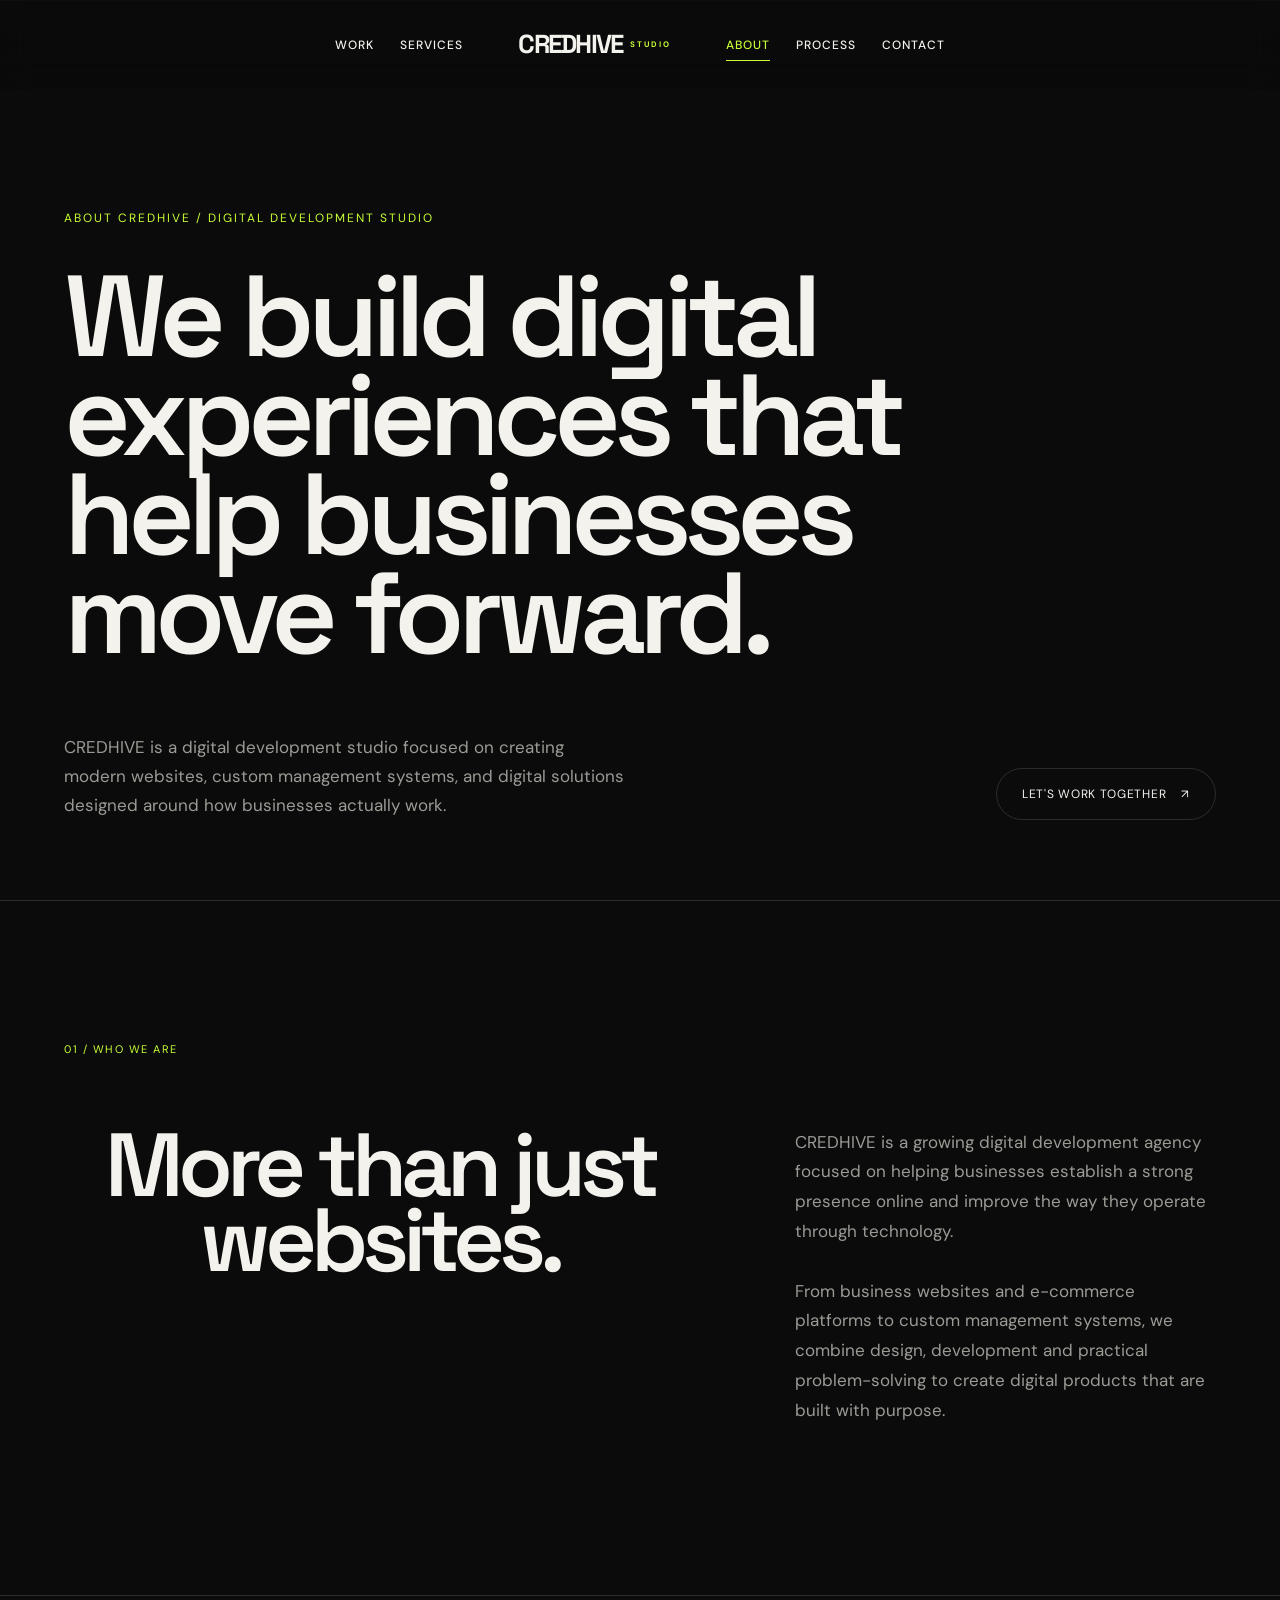
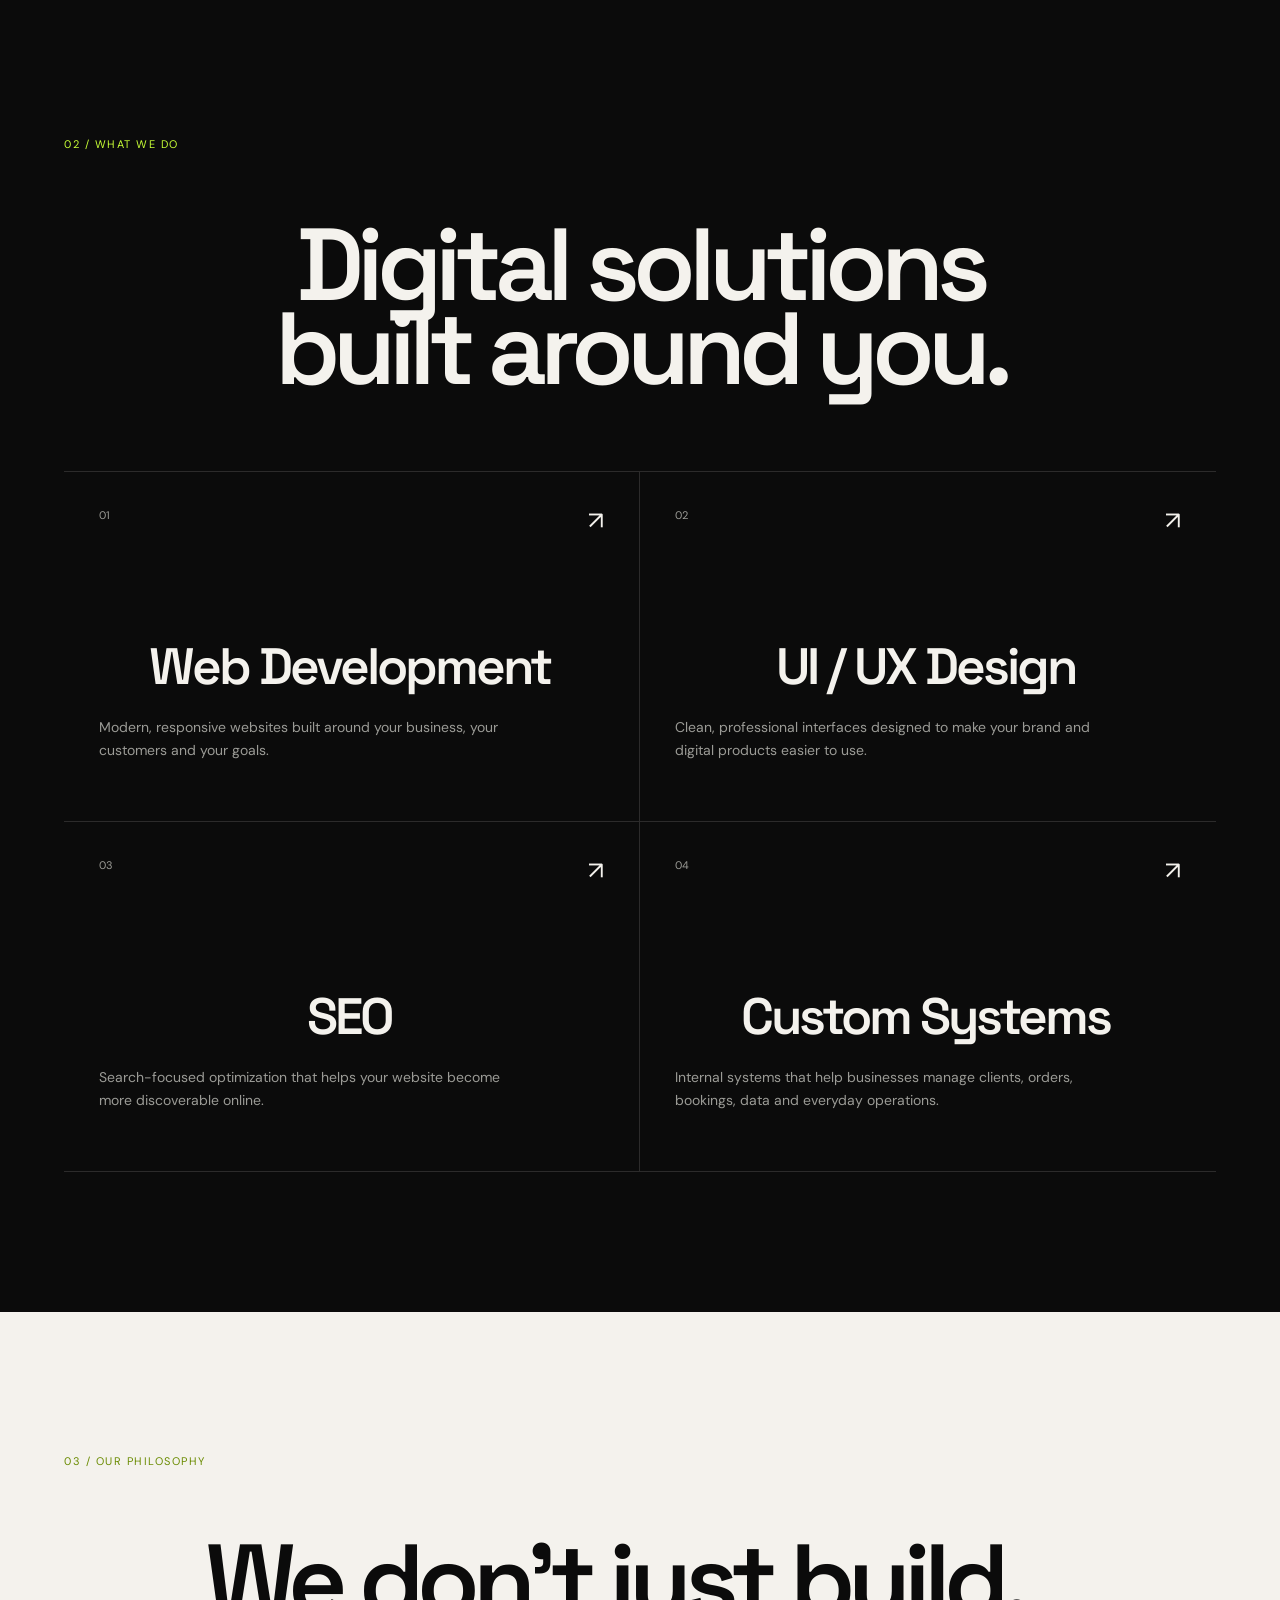
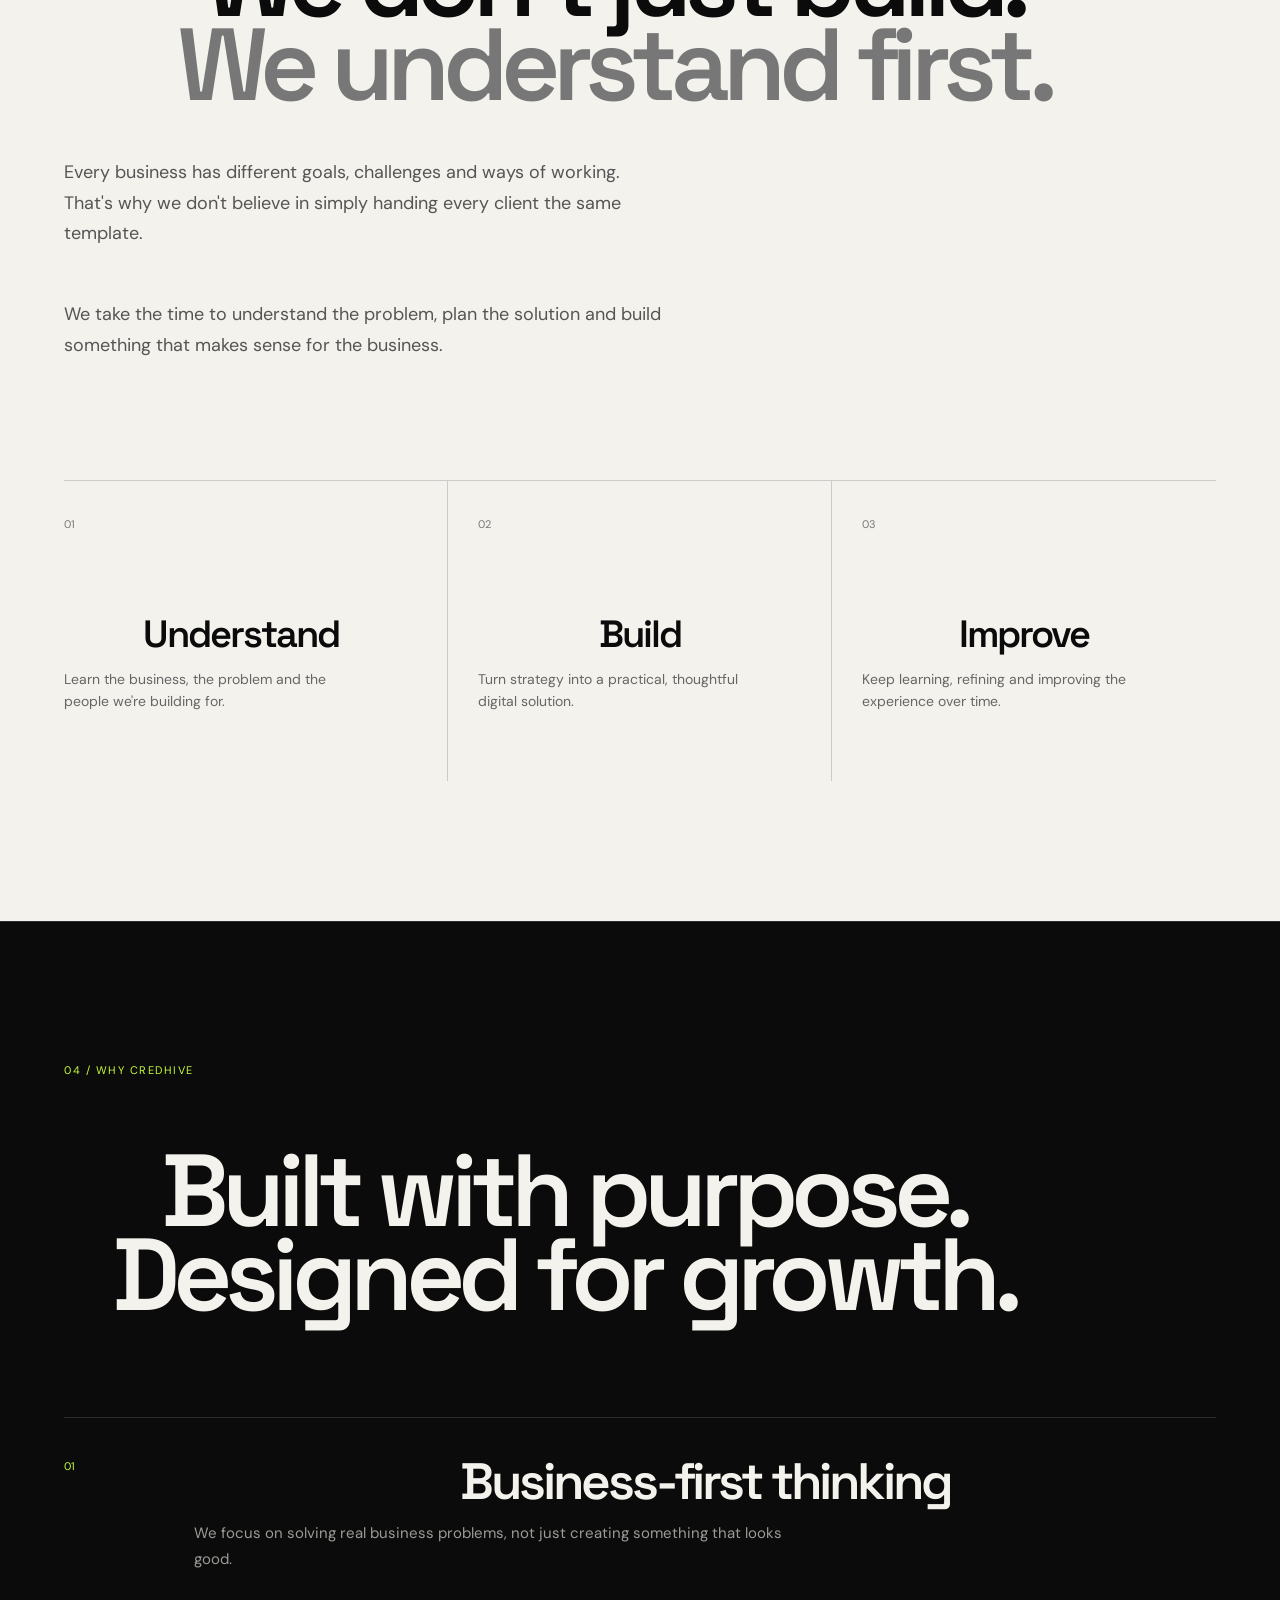
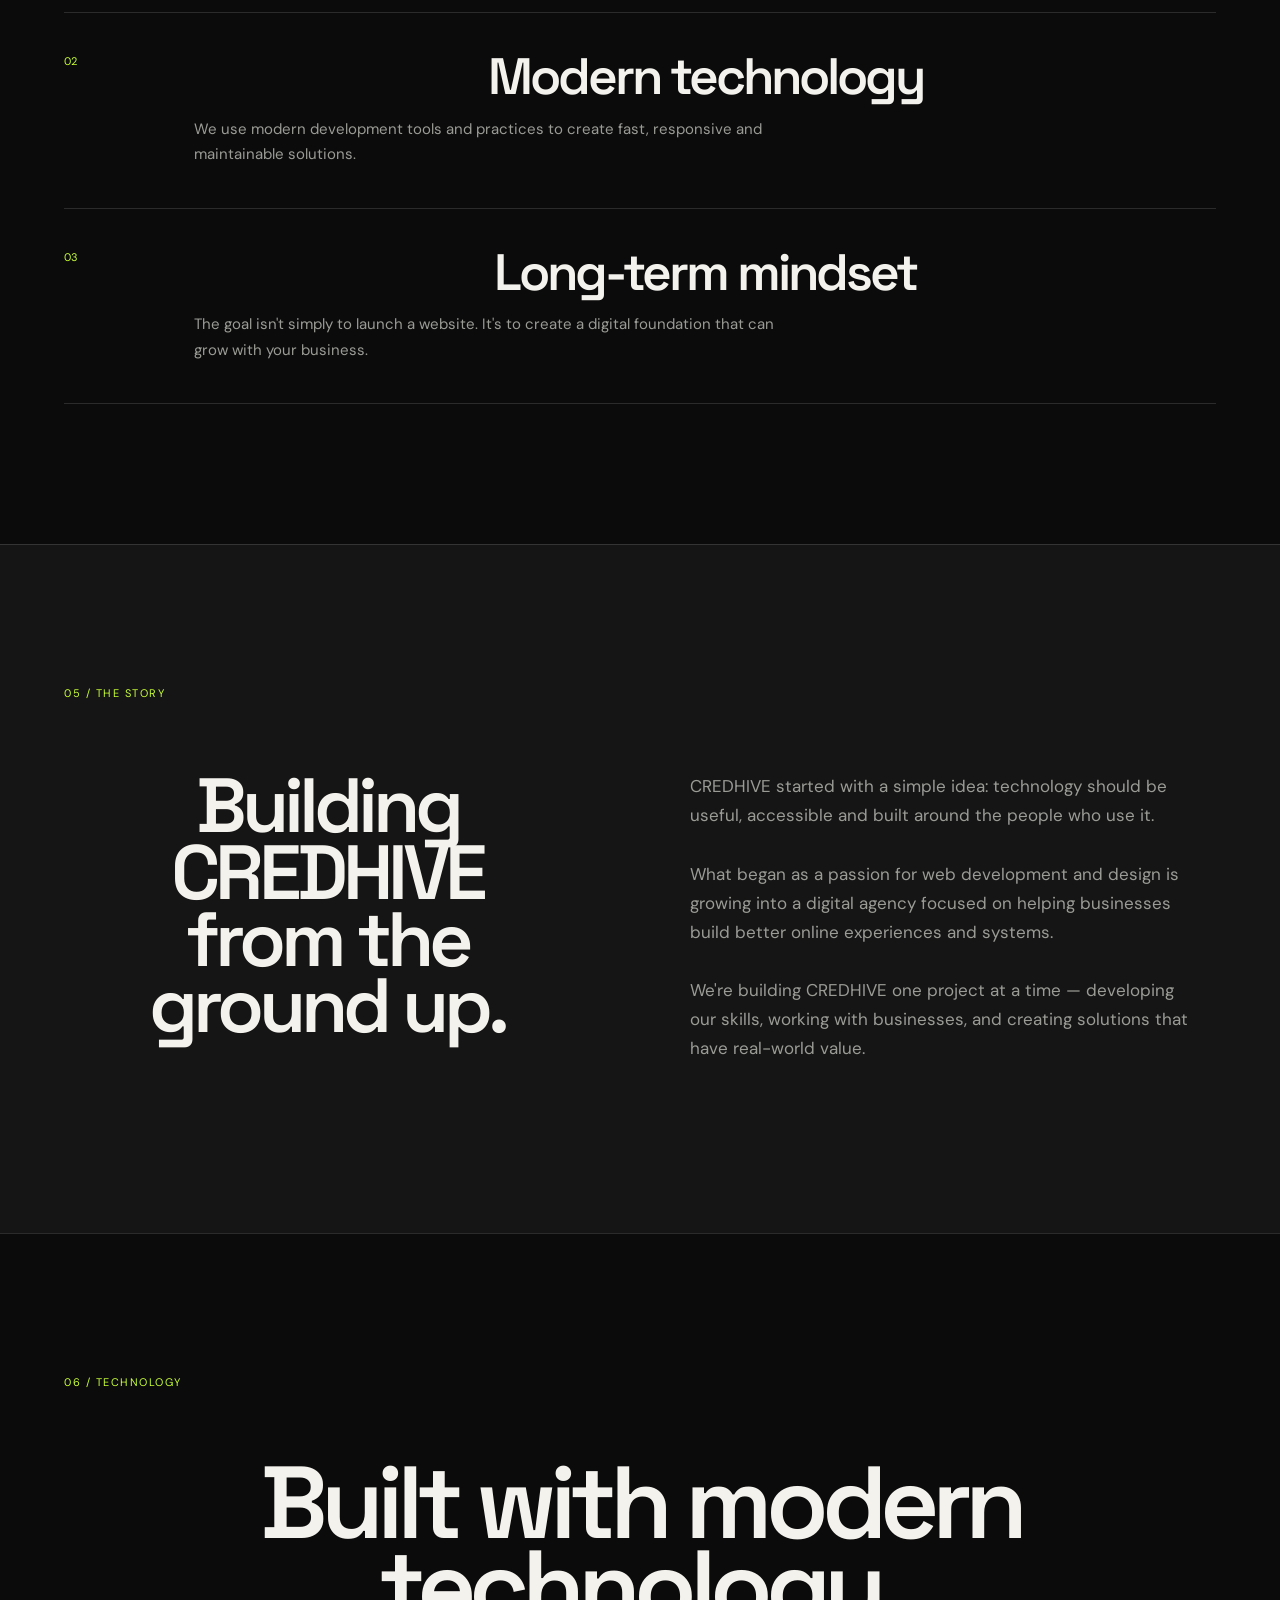
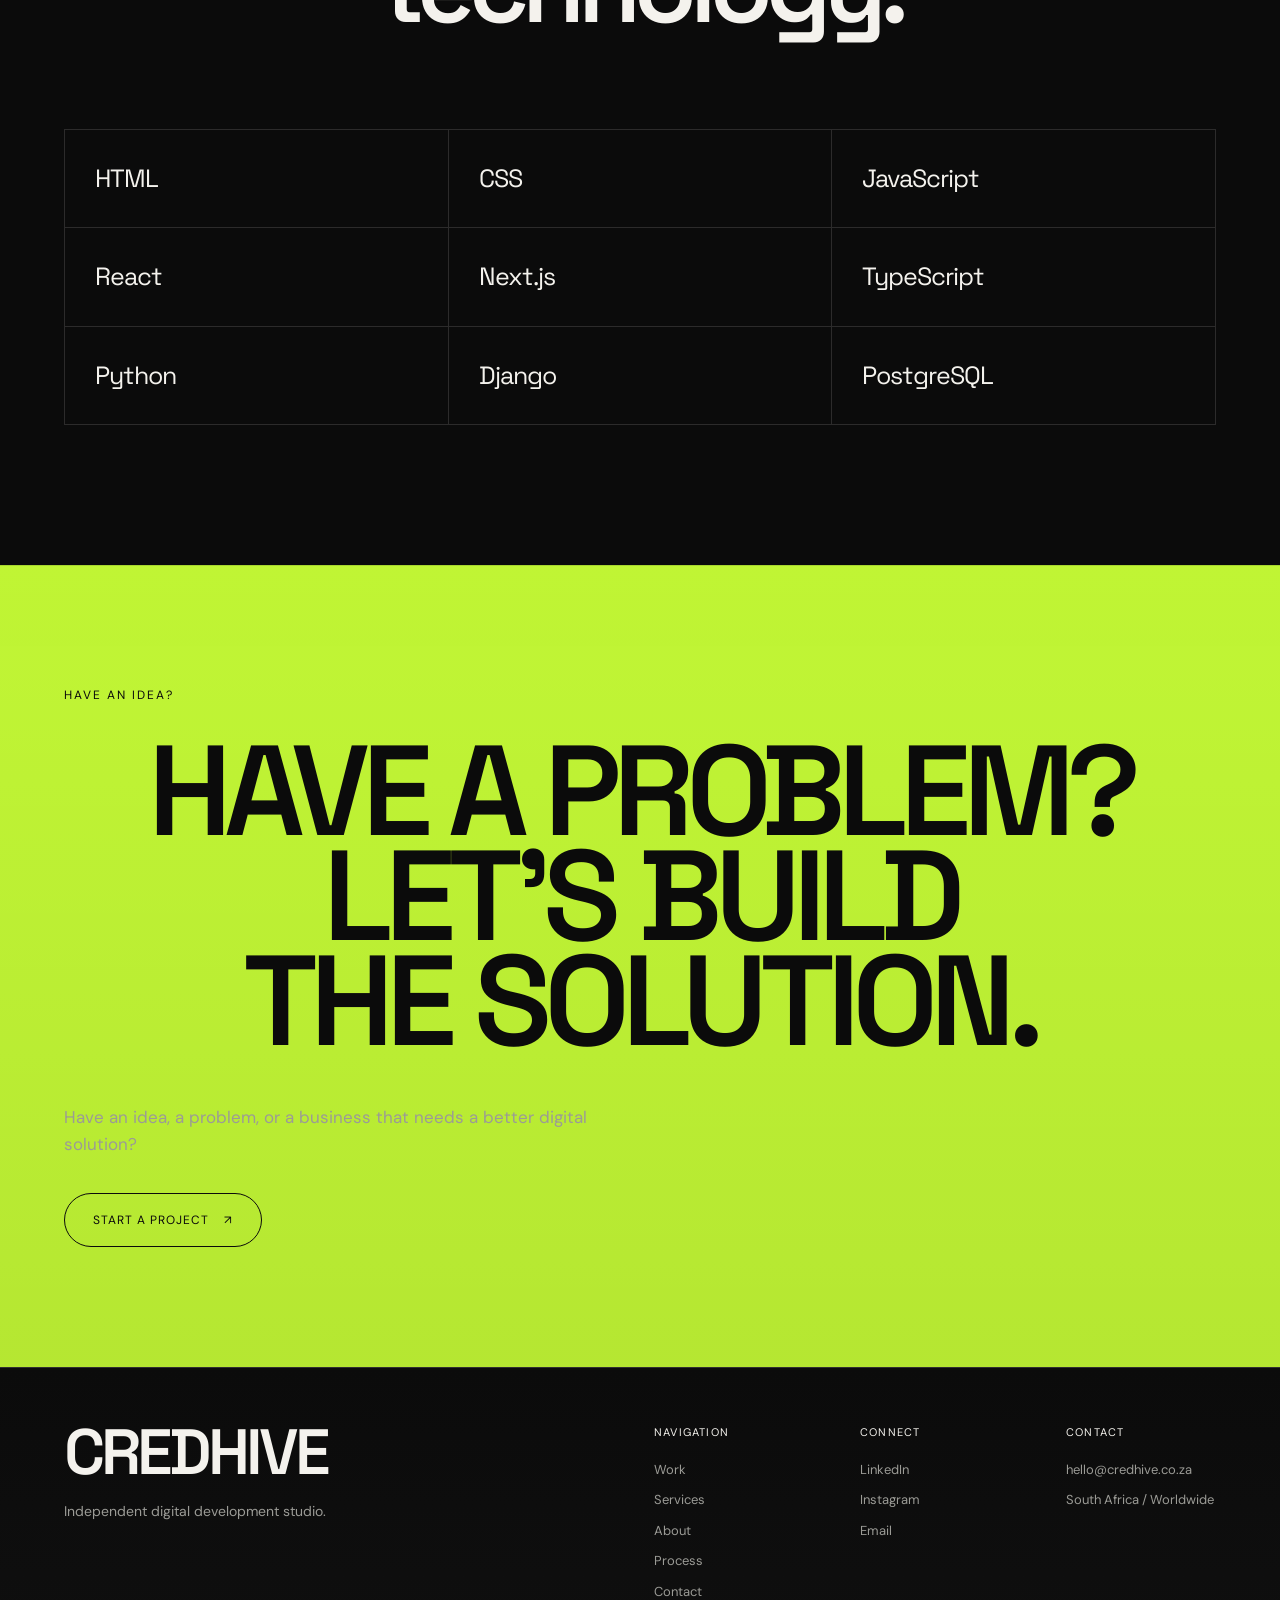
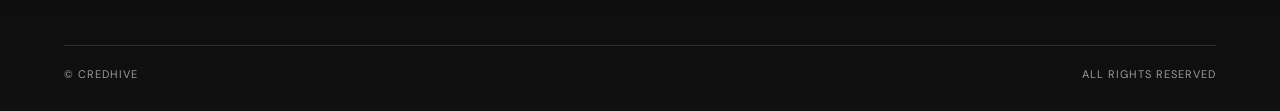
==== commit 97e6f10a: "Refactor navigation and footer structure in work.html for improved accessibility and design consiste" ====
--- a/about.html
+++ b/about.html
@@ -9,88 +9,51 @@
 <link href="https://fonts.googleapis.com/css2?family=DM+Sans:wght@400;500;600;700&family=Space+Grotesk:wght@400;500;600;700&display=swap" rel="stylesheet" > <link rel="stylesheet" href="style.css"> 
 </head>
 <body> 
-<!-- ========================= NAVIGATION ========================== --> 
-<nav class="navbar">
-<div class="nav-group nav-left">
-
-  <a href="work.html">Work</a>
-
-  <a href="services.html">Services</a>
-
-</div>
-
-
-<a href="index.html" class="logo" aria-label="CREDHIVE Studio Home">
-  CREDHIVE
-  <span>STUDIO</span>
-</a>
-
-
-<div class="nav-group nav-right">
-
-  <a href="about.html" class="active">About</a>
-
-  <a href="process.html">Process</a>
-
-</div>
-
-
-<button
-  class="menu"
-  id="menu"
-  type="button"
-  aria-label="Open menu"
-  aria-expanded="false"
->
-  ☰
-</button>
-
-
-<!-- MOBILE MENU -->
-
-<div class="mobile-menu" id="navLinks">
-
-  <div class="mobile-menu-inner">
-
-    <div class="mobile-label">
-      MENU
-    </div>
-
-    <a href="index.html">
-      Home
-      <span>↗</span>
+<!-- ========================= NAVIGATION ========================== -->
+<header class="site-header">
+  <nav class="navbar">
+    <div class="nav-group nav-left">
+      <a href="work.html">Work</a>
+      <a href="services.html">Services</a>
+    </div>
+
+    <a href="index.html" class="logo" aria-label="CREDHIVE Studio Home">
+      CREDHIVE
+      <span>STUDIO</span>
     </a>
 
-    <a href="work.html">
-      Work
-      <span>↗</span>
-    </a>
-
-    <a href="services.html">
-      Services
-      <span>↗</span>
-    </a>
-
-    <a href="about.html">
-      About
-      <span>↗</span>
-    </a>
-
-    <a href="process.html">
-      Process
-      <span>↗</span>
-    </a>
-
-    <a href="index.html#contact">
-      Contact
-      <span>↗</span>
-    </a>
-
-  </div>
-
-</div>
-
-</nav> <main>
+    <div class="nav-group nav-right">
+      <a href="about.html" class="active">About</a>
+      <a href="process.html">Process</a>
+      <a href="contact.html">Contact</a>
+    </div>
+
+    <button class="menu" id="menu" type="button" aria-label="Open menu" aria-expanded="false">
+      <span></span>
+      <span></span>
+    </button>
+  </nav>
+
+  <div class="mobile-menu" id="navLinks" aria-hidden="true">
+    <div class="mobile-menu-inner">
+      <div class="mobile-label">Navigation</div>
+
+      <div class="mobile-links">
+        <a href="index.html"><span>Home</span></a>
+        <a href="work.html"><span>Work</span></a>
+        <a href="services.html"><span>Services</span></a>
+        <a href="about.html"><span>About</span></a>
+        <a href="process.html"><span>Process</span></a>
+        <a href="contact.html"><span>Contact</span></a>
+      </div>
+
+      <div class="mobile-footer">
+        <span>CREDHIVE® STUDIO</span>
+        <span>Digital Development</span>
+      </div>
+    </div>
+  </div>
+</header> <main>
 <!-- =========================
      ABOUT HERO
 ========================== -->
@@ -602,68 +565,42 @@
 </section>
 
 </main>
-<!-- ========================= FOOTER ========================== --> 
-<footer>
-  <div class="footer-top">
-
-  <div class="footer-logo">
-    CREDHIVE
-  </div>
-
-
-  <div class="footer-links">
-
-    <div>
-
-      <span>Social</span>
-
-      <a href="#">
-        Instagram
-      </a>
-
-      <a href="#">
-        Behance
-      </a>
-
-      <a href="#">
-        LinkedIn
-      </a>
-
-    </div>
-
-
-    <div>
-
-      <span>Contact</span>
-
-      <a href="mailto:ntuthukodaliwonga@gmail.com">
-        ntuthukodaliwonga@gmail.com
-      </a>
-
-      <a href="#">
-        Johannesburg
-      </a>
-
-    </div>
-
-  </div>
-
-</div>
-
-
-<div class="footer-bottom">
-
-  <span>
-    © 2026 CREDHIVE Studio
-  </span>
-
-  <span>
-    Designed with intention.
-  </span>
-
-</div>
-
-</footer> 
-<script src="script.js"></script> 
+<footer class="site-footer">
+  <div class="site-footer-inner">
+    <div class="footer-brand">
+      <a href="index.html" class="footer-logo">CREDHIVE</a>
+      <p>Independent digital development studio.</p>
+    </div>
+
+    <div class="footer-columns">
+      <div class="footer-column">
+        <span class="footer-title">Navigation</span>
+        <a href="work.html">Work</a>
+        <a href="services.html">Services</a>
+        <a href="about.html">About</a>
+        <a href="process.html">Process</a>
+        <a href="contact.html">Contact</a>
+      </div>
+
+      <div class="footer-column">
+        <span class="footer-title">Connect</span>
+        <a href="https://www.linkedin.com" target="_blank" rel="noreferrer">LinkedIn</a>
+        <a href="https://www.instagram.com" target="_blank" rel="noreferrer">Instagram</a>
+        <a href="mailto:hello@credhive.co.za">Email</a>
+      </div>
+
+      <div class="footer-column">
+        <span class="footer-title">Contact</span>
+        <a href="mailto:hello@credhive.co.za">hello@credhive.co.za</a>
+        <span>South Africa / Worldwide</span>
+      </div>
+    </div>
+  </div>
+
+  <div class="footer-bottom">
+    <span>© CREDHIVE</span>
+    <span>All rights reserved</span>
+  </div>
+</footer><script src="script.js"></script> 
 </body> 
 </html>
--- a/style.css
+++ b/style.css
@@ -184,6 +184,42 @@
   overflow: hidden;
 }
 
+main {
+  background: var(--black);
+}
+
+section {
+  position: relative;
+  overflow: hidden;
+}
+
+h1,
+h2,
+h3,
+h4,
+h5,
+h6 {
+  font-weight: 600;
+  letter-spacing: -0.06em;
+}
+
+p {
+  color: var(--muted);
+  line-height: 1.7;
+}
+
+.section-label,
+.eyebrow,
+.work-eyebrow,
+.about-page-eyebrow,
+.process-page-eyebrow,
+.contact-page-eyebrow {
+  color: var(--accent);
+  font-size: 11px;
+  text-transform: uppercase;
+  letter-spacing: 1.8px;
+}
+
 
 /* =========================================================
    03. NAVIGATION
@@ -755,10 +791,10 @@
 
 section {
   padding:
-    140px
+    130px
     5vw;
-}
-
+  border-top: 1px solid var(--line);
+}
 
 .section-header {
   display: flex;
@@ -773,14 +809,23 @@
 }
 
 
-.section-number {
-  color: var(--accent);
-
-  font-size: 12px;
+.section-number,
+.section-label,
+.section-heading-right {
+  color: var(--muted);
+
+  font-size: 11px;
 
   text-transform: uppercase;
 
-  letter-spacing: 1px;
+  letter-spacing: 1.5px;
+}
+
+
+.section-heading-right {
+  display: flex;
+  align-items: center;
+  gap: 16px;
 }
 
 
@@ -1091,6 +1136,85 @@
    09. PROCESS — HOME
 ========================================================= */
 
+.process-heading {
+  margin-bottom: 40px;
+}
+
+
+.process-heading h2 {
+  font-family: "Space Grotesk", sans-serif;
+  font-size: clamp(42px, 6vw, 92px);
+  line-height: .82;
+  letter-spacing: -5px;
+  max-width: 620px;
+  margin-bottom: 0;
+}
+
+
+.process-list {
+  display: grid;
+  grid-template-columns: repeat(2, minmax(0, 1fr));
+  border-top: 1px solid var(--line);
+}
+
+
+.process-item {
+  display: grid;
+  grid-template-columns: 70px minmax(0, 1fr);
+  gap: 24px;
+  min-height: 230px;
+  padding: 32px 20px 32px 0;
+  border-bottom: 1px solid var(--line);
+  align-content: center;
+}
+
+
+.process-item:nth-child(odd) {
+  padding-right: 34px;
+  border-right: 1px solid var(--line);
+}
+
+
+.process-item:nth-child(even) {
+  padding-left: 34px;
+}
+
+
+.process-number {
+  color: var(--accent);
+  font-size: 11px;
+  text-transform: uppercase;
+  letter-spacing: 1.5px;
+  padding-top: 8px;
+}
+
+
+.process-content {
+  display: flex;
+  flex-direction: column;
+  justify-content: center;
+  min-height: 150px;
+}
+
+
+.process-content h3 {
+  font-family: "Space Grotesk", sans-serif;
+  font-size: clamp(28px, 3vw, 48px);
+  line-height: .96;
+  letter-spacing: -2px;
+  margin-bottom: 12px;
+}
+
+
+.process-content p {
+  margin-top: 0;
+  max-width: 420px;
+  color: var(--muted);
+  font-size: 15px;
+  line-height: 1.75;
+}
+
+
 .process-grid {
   display: grid;
 
@@ -1098,6 +1222,7 @@
     repeat(4, 1fr);
 
   border-top: 1px solid var(--line);
+  background: rgba(255, 255, 255, 0.01);
 }
 
 
@@ -1107,6 +1232,13 @@
   padding: 35px 25px;
 
   border-right: 1px solid var(--line);
+  transition: background .35s ease, transform .35s ease;
+}
+
+
+.process:hover {
+  background: rgba(200, 255, 54, 0.03);
+  transform: translateY(-3px);
 }
 
 
@@ -1124,11 +1256,13 @@
   color: var(--accent);
 
   font-size: 12px;
+  text-transform: uppercase;
+  letter-spacing: 1.4px;
 }
 
 
 .process h3 {
-  margin: 80px 0 20px;
+  margin: 80px 0 18px;
 
   font-family: "Space Grotesk", sans-serif;
 
@@ -1145,7 +1279,7 @@
 
   font-size: 14px;
 
-  line-height: 1.65;
+  line-height: 1.7;
 }
 
 
@@ -1163,9 +1297,10 @@
 
   justify-content: center;
 
-  background: var(--accent);
+  background: linear-gradient(180deg, rgba(200,255,54,0.96), rgba(200,255,54,0.9));
 
   color: var(--black);
+  border-top: 1px solid rgba(0,0,0,0.08);
 }
 
 
@@ -1230,7 +1365,8 @@
     background .3s ease,
     color .3s ease,
     gap .3s ease,
-    transform .3s ease;
+    transform .3s ease,
+    box-shadow .3s ease;
 }
 
 
@@ -1241,6 +1377,7 @@
   color: var(--accent);
 
   gap: 24px;
+  box-shadow: 0 12px 30px rgba(11,11,11,0.12);
 }
 
 
@@ -1248,105 +1385,99 @@
    11. FOOTER
 ========================================================= */
 
-footer {
+.site-footer {
   padding:
-    80px
+    56px
     5vw
-    30px;
-
-  background: var(--black);
-}
-
-
-.footer-top {
+    28px;
+
+  background: linear-gradient(180deg, #0b0b0b 0%, #101010 100%);
+  border-top: 1px solid var(--line);
+}
+
+
+.site-footer-inner {
   display: flex;
-
+  justify-content: space-between;
   align-items: flex-start;
-
-  justify-content: space-between;
-
-  gap: 60px;
+  gap: 64px;
+}
+
+
+.footer-brand {
+  display: flex;
+  flex-direction: column;
+  gap: 18px;
+  max-width: 360px;
 }
 
 
 .footer-logo {
   font-family: "Space Grotesk", sans-serif;
-
-  font-size: clamp(
-    55px,
-    7vw,
-    80px
-  );
-
+  font-size: clamp(42px, 5vw, 68px);
+  line-height: .9;
+  letter-spacing: -4px;
   font-weight: 600;
-
-  line-height: .85;
-
-  letter-spacing: -5px;
-}
-
-
-.footer-links {
+}
+
+
+.footer-brand p {
+  color: var(--muted);
+  font-size: 14px;
+  line-height: 1.7;
+}
+
+
+.footer-columns {
   display: flex;
-
-  gap: 70px;
-}
-
-
-.footer-links div {
+  flex-wrap: wrap;
+  justify-content: flex-end;
+  gap: 56px;
+}
+
+
+.footer-column {
   display: flex;
-
   flex-direction: column;
-
-  gap: 13px;
-
+  gap: 11px;
+  min-width: 150px;
   color: var(--muted);
-
   font-size: 13px;
 }
 
 
-.footer-links div strong {
-  margin-bottom: 5px;
-
+.footer-title {
+  margin-bottom: 8px;
   color: var(--white);
-
   font-size: 11px;
-
   text-transform: uppercase;
-
-  letter-spacing: 1px;
-}
-
-
-.footer-links a {
+  letter-spacing: 1.2px;
+}
+
+
+.footer-column a,
+.footer-column span {
   transition: color .3s ease;
 }
 
 
-.footer-links a:hover {
+.footer-column a:hover {
   color: var(--accent);
 }
 
 
 .footer-bottom {
   display: flex;
-
+  justify-content: space-between;
   align-items: center;
-
-  justify-content: space-between;
-
-  gap: 30px;
-
-  margin-top: 80px;
-
+  gap: 24px;
+  margin-top: 44px;
   padding-top: 20px;
-
   border-top: 1px solid var(--line);
-
   color: var(--muted);
-
   font-size: 11px;
+  text-transform: uppercase;
+  letter-spacing: 1px;
 }
 
 
@@ -2423,6 +2554,46 @@
 }
 
 
+.services-page-label {
+  display: inline-block;
+  margin-bottom: 28px;
+  color: var(--accent);
+  font-size: 11px;
+  text-transform: uppercase;
+  letter-spacing: 1.5px;
+}
+
+
+.services-intro-content {
+  display: grid;
+  grid-template-columns: 1.2fr 0.8fr;
+  gap: 54px;
+  align-items: end;
+}
+
+
+.services-intro-content h2 {
+  max-width: 700px;
+  font-family: "Space Grotesk", sans-serif;
+  font-size: clamp(44px, 6vw, 100px);
+  line-height: .85;
+  letter-spacing: -5px;
+}
+
+
+.services-intro-text {
+  max-width: 420px;
+  color: var(--muted);
+  font-size: 16px;
+  line-height: 1.7;
+}
+
+
+.services-intro-text p + p {
+  margin-top: 18px;
+}
+
+
 /* =========================================================
    SERVICES LIST
 ========================================================= */
@@ -2473,161 +2644,290 @@
 
 
 .service-detail {
+  padding: 80px 5vw;
+  border-top: 1px solid var(--line);
+  background: var(--black);
+}
+
+
+.service-detail-light {
+  background: rgba(255,255,255,0.015);
+}
+
+
+.service-detail-accent {
+  background: rgba(200,255,54,0.03);
+}
+
+
+.service-detail-top {
+  margin-bottom: 28px;
+}
+
+
+.service-detail-category {
+  color: var(--accent);
+  font-size: 11px;
+  text-transform: uppercase;
+  letter-spacing: 1.5px;
+}
+
+
+.service-detail-grid {
   display: grid;
-
-  grid-template-columns:
-    90px
-    1fr
-    280px;
-
-  gap: 40px;
-
-  padding: 80px 0;
-
+  grid-template-columns: 0.85fr 1.15fr;
+  gap: 64px;
+  align-items: start;
+}
+
+
+.service-detail-title {
+  font-family: "Space Grotesk", sans-serif;
+  font-size: clamp(42px, 5vw, 90px);
+  line-height: .82;
+  letter-spacing: -5px;
+  max-width: 260px;
+}
+
+
+.service-detail-content {
+  max-width: 780px;
+}
+
+
+.service-detail-content h3 {
+  font-family: "Space Grotesk", sans-serif;
+  font-size: clamp(28px, 4vw, 52px);
+  line-height: .95;
+  letter-spacing: -2px;
+  margin-bottom: 18px;
+}
+
+
+.service-detail-content p {
+  max-width: 640px;
+  color: var(--muted);
+  font-size: 16px;
+  line-height: 1.7;
+}
+
+
+.service-detail-list-title {
+  margin-top: 36px;
+  margin-bottom: 18px;
+  color: var(--white);
+  font-size: 11px;
+  text-transform: uppercase;
+  letter-spacing: 1.5px;
+}
+
+
+.service-options {
+  display: grid;
+  grid-template-columns: repeat(2, minmax(0, 1fr));
+  gap: 0;
   border-top: 1px solid var(--line);
 }
 
 
-.service-detail-number {
+.service-options span {
+  display: block;
+  padding: 12px 0;
+  border-bottom: 1px solid var(--line);
+  color: var(--muted);
+  font-size: 13px;
+}
+
+
+.service-best-for {
+  display: grid;
+  grid-template-columns: 140px 1fr;
+  gap: 18px;
+  align-items: start;
+  margin-top: 30px;
+  padding-top: 22px;
+  border-top: 1px solid var(--line);
+}
+
+
+.service-best-for span {
   color: var(--accent);
-
+  font-size: 11px;
+  text-transform: uppercase;
+  letter-spacing: 1.5px;
+}
+
+
+.service-best-for p {
+  max-width: 470px;
+  color: var(--white);
+  font-size: 15px;
+  line-height: 1.7;
+}
+
+
+.services-process,
+.services-growth {
+  padding: 120px 5vw;
+}
+
+
+.services-process-title {
+  max-width: 720px;
+  font-family: "Space Grotesk", sans-serif;
+  font-size: clamp(42px, 6vw, 92px);
+  line-height: .84;
+  letter-spacing: -5px;
+  margin-bottom: 46px;
+}
+
+
+.services-process-grid {
+  display: grid;
+  grid-template-columns: repeat(4, minmax(0, 1fr));
+  gap: 0;
+  border-top: 1px solid var(--line);
+}
+
+
+.services-process-card {
+  min-height: 260px;
+  padding: 28px 22px 30px 0;
+  border-right: 1px solid var(--line);
+}
+
+
+.services-process-card:last-child {
+  border-right: none;
+}
+
+
+.services-process-card h3 {
+  font-family: "Space Grotesk", sans-serif;
+  font-size: clamp(24px, 3vw, 38px);
+  line-height: 1;
+  letter-spacing: -1px;
+  margin-bottom: 18px;
+}
+
+
+.services-process-card p {
+  color: var(--muted);
+  font-size: 14px;
+  line-height: 1.7;
+}
+
+
+.services-growth {
+  background: var(--white);
+  color: var(--black);
+}
+
+
+.services-growth-grid {
+  display: grid;
+  grid-template-columns: 1.1fr 0.9fr;
+  gap: 60px;
+  align-items: end;
+}
+
+
+.services-growth h2 {
+  max-width: 700px;
+  font-family: "Space Grotesk", sans-serif;
+  font-size: clamp(42px, 6vw, 96px);
+  line-height: .84;
+  letter-spacing: -5px;
+}
+
+
+.services-growth-content {
+  max-width: 500px;
+}
+
+
+.services-growth-content p {
+  margin-top: 0;
+  color: #4d4d4a;
+  font-size: 17px;
+  line-height: 1.7;
+}
+
+
+.services-growth-content p + p {
+  margin-top: 18px;
+}
+
+
+.services-growth-statement {
+  margin-top: 28px;
+  font-family: "Space Grotesk", sans-serif;
+  font-size: clamp(28px, 3.4vw, 46px);
+  line-height: .95;
+  letter-spacing: -2px;
+}
+
+
+.services-final-cta {
+  min-height: 72vh;
+  display: flex;
+  flex-direction: column;
+  justify-content: center;
+  background: linear-gradient(180deg, rgba(200,255,54,0.96), rgba(200,255,54,0.9));
+  color: var(--black);
+  border-top: 1px solid rgba(0,0,0,0.08);
+}
+
+
+.services-final-small {
+  margin-bottom: 30px;
   font-size: 12px;
-}
-
-
-.service-detail-main h2 {
+  text-transform: uppercase;
+  letter-spacing: 2px;
+}
+
+
+.services-final-cta h2 {
+  max-width: 1100px;
   font-family: "Space Grotesk", sans-serif;
-
-  font-size: clamp(
-    40px,
-    5vw,
-    75px
-  );
-
-  line-height: .9;
-
-  letter-spacing: -4px;
-}
-
-
-.service-detail-main > p {
-  max-width: 650px;
-
-  margin-top: 25px;
-
-  color: var(--muted);
-
-  font-size: 16px;
-
-  line-height: 1.7;
-}
-
-
-.service-detail-side {
-  align-self: start;
-}
-
-
-.service-detail-side p {
-  color: var(--muted);
-
-  font-size: 11px;
-
+  font-size: clamp(56px, 11vw, 150px);
+  line-height: .82;
+  letter-spacing: -8px;
+}
+
+
+.services-final-cta p {
+  max-width: 660px;
+  margin-top: 30px;
+  color: rgba(11,11,11,0.7);
+  font-size: 17px;
   line-height: 1.6;
-
+}
+
+
+.services-final-button {
+  display: inline-flex;
+  align-items: center;
+  justify-content: center;
+  width: fit-content;
+  gap: 15px;
+  margin-top: 35px;
+  padding: 17px 28px;
+  border: 1px solid var(--black);
+  border-radius: 100px;
+  color: var(--black);
+  font-size: 12px;
   text-transform: uppercase;
-
-  letter-spacing: .8px;
-}
-
-
-.service-detail-side strong {
-  display: block;
-
-  margin-top: 10px;
-
-  color: var(--white);
-
-  font-size: 12px;
-}
-
-
-.service-detail-list {
-  display: grid;
-
-  grid-template-columns:
-    repeat(2, 1fr);
-
-  gap: 0;
-
-  margin-top: 40px;
-
-  border-top: 1px solid var(--line);
-}
-
-
-.service-detail-list span {
-  padding: 13px 0;
-
-  border-bottom: 1px solid var(--line);
-
-  color: var(--muted);
-
-  font-size: 13px;
-}
-
-
-.services-growth {
-  padding:
-    140px
-    5vw;
-
-  background: var(--white);
-
-  color: var(--black);
-}
-
-
-.services-growth h2 {
-  max-width: 1100px;
-
-  font-family: "Space Grotesk", sans-serif;
-
-  font-size: clamp(
-    50px,
-    8vw,
-    120px
-  );
-
-  line-height: .84;
-
-  letter-spacing: -7px;
-}
-
-
-.services-growth p {
-  max-width: 600px;
-
-  margin-top: 45px;
-
-  color: #555;
-
-  font-size: 17px;
-
-  line-height: 1.7;
-}
-
-
-.services-growth strong {
-  display: block;
-
-  margin-top: 35px;
-
-  font-family: "Space Grotesk", sans-serif;
-
-  font-size: 24px;
-
-  letter-spacing: -1px;
+  letter-spacing: 1px;
+  transition: background .3s ease, color .3s ease, gap .3s ease, transform .3s ease;
+}
+
+
+.services-final-button:hover {
+  background: var(--black);
+  color: var(--accent);
+  gap: 24px;
+  transform: translateY(-2px);
 }
 
 
@@ -2741,6 +3041,73 @@
 }
 
 
+.process-page-hero-bottom {
+  display: flex;
+  align-items: flex-end;
+  justify-content: space-between;
+  gap: 36px;
+  margin-top: 40px;
+}
+
+
+.process-page-hero-bottom p {
+  max-width: 620px;
+  color: var(--muted);
+  font-size: 16px;
+  line-height: 1.7;
+}
+
+
+.process-page-scroll {
+  display: flex;
+  align-items: center;
+  justify-content: space-between;
+  gap: 16px;
+  margin-top: 42px;
+  padding-top: 18px;
+  border-top: 1px solid var(--line);
+  color: var(--muted);
+  font-size: 11px;
+  text-transform: uppercase;
+  letter-spacing: 1.5px;
+}
+
+
+.process-page-label {
+  display: inline-block;
+  margin-bottom: 28px;
+  color: var(--accent);
+  font-size: 11px;
+  text-transform: uppercase;
+  letter-spacing: 1.5px;
+}
+
+
+.process-page-intro-grid {
+  display: grid;
+  grid-template-columns: 0.9fr 1.1fr;
+  gap: 60px;
+  align-items: end;
+}
+
+
+.process-page-intro-grid h2 {
+  max-width: 550px;
+  font-family: "Space Grotesk", sans-serif;
+  font-size: clamp(42px, 5.5vw, 95px);
+  line-height: .82;
+  letter-spacing: -5px;
+}
+
+
+.process-page-intro-grid p {
+  max-width: 560px;
+  color: var(--muted);
+  font-size: 17px;
+  line-height: 1.7;
+}
+
+
 /* =========================================================
    PROCESS STEPS
 ========================================================= */
@@ -2778,85 +3145,131 @@
 
 .process-step {
   display: grid;
-
-  grid-template-columns:
-    100px
-    1fr
-    300px;
-
-  gap: 50px;
-
-  padding: 75px 0;
-
+  grid-template-columns: 130px 1fr;
+  gap: 34px;
+  padding: 90px 5vw;
   border-top: 1px solid var(--line);
+  background: var(--black);
+}
+
+
+.process-step-light {
+  background: rgba(255,255,255,0.015);
+}
+
+
+.process-step-accent {
+  background: rgba(200,255,54,0.03);
+}
+
+
+.process-step-dark {
+  background: rgba(255,255,255,0.02);
+}
+
+
+.process-step-header {
+  display: flex;
+  flex-direction: column;
+  gap: 10px;
+  padding-top: 10px;
 }
 
 
 .process-step-number {
   color: var(--accent);
-
   font-size: 12px;
-}
-
-
-.process-step-content h3 {
+  text-transform: uppercase;
+  letter-spacing: 1.5px;
+}
+
+
+.process-step-label {
+  color: var(--white);
+  font-size: 11px;
+  text-transform: uppercase;
+  letter-spacing: 1.5px;
+}
+
+
+.process-step-grid {
+  display: grid;
+  grid-template-columns: 0.82fr 1.18fr;
+  gap: 54px;
+  align-items: start;
+}
+
+
+.process-step-grid h2 {
+  max-width: 420px;
   font-family: "Space Grotesk", sans-serif;
-
-  font-size: clamp(
-    40px,
-    5vw,
-    75px
-  );
-
-  line-height: .88;
-
+  font-size: clamp(40px, 5vw, 82px);
+  line-height: .86;
   letter-spacing: -4px;
+  text-align: left;
+}
+
+
+.process-step-content {
+  max-width: 720px;
+}
+
+
+.process-step-lead {
+  margin-bottom: 18px;
+  color: var(--white);
+  font-size: 18px;
+  line-height: 1.5;
 }
 
 
 .process-step-content > p {
   max-width: 650px;
-
-  margin-top: 25px;
-
+  margin-top: 0;
   color: var(--muted);
-
   font-size: 16px;
-
   line-height: 1.7;
 }
 
 
-.process-step-list {
-  align-self: start;
-}
-
-
-.process-step-list strong {
-  display: block;
-
-  margin-bottom: 15px;
-
+.process-step-content > p + p {
+  margin-top: 18px;
+}
+
+
+.process-checklist-title {
+  margin-top: 34px;
+  margin-bottom: 14px;
   color: var(--white);
-
   font-size: 11px;
-
   text-transform: uppercase;
-
-  letter-spacing: 1px;
-}
-
-
-.process-step-list span {
-  display: block;
-
-  padding: 7px 0;
-
+  letter-spacing: 1.5px;
+}
+
+
+.process-checklist {
+  display: grid;
+  gap: 10px;
+  padding-top: 18px;
+  border-top: 1px solid var(--line);
+  list-style: none;
+}
+
+
+.process-checklist li {
+  position: relative;
+  padding-left: 18px;
   color: var(--muted);
-
-  font-size: 13px;
-
-  border-bottom: 1px solid var(--line-light);
+  font-size: 14px;
+  line-height: 1.7;
+}
+
+
+.process-checklist li::before {
+  content: "•";
+  position: absolute;
+  left: 0;
+  color: var(--accent);
 }
 
 
@@ -2954,393 +3367,528 @@
 }
 
 
+.process-experience {
+  padding: 120px 5vw;
+  border-top: 1px solid var(--line);
+  background: rgba(255,255,255,0.02);
+}
+
+
+.process-experience h2 {
+  max-width: 820px;
+  font-family: "Space Grotesk", sans-serif;
+  font-size: clamp(42px, 5.5vw, 95px);
+  line-height: .84;
+  letter-spacing: -5px;
+}
+
+
+.process-experience-grid {
+  display: grid;
+  grid-template-columns: repeat(4, minmax(0, 1fr));
+  gap: 0;
+  margin-top: 52px;
+  border-top: 1px solid var(--line);
+}
+
+
+.process-experience-card {
+  min-height: 260px;
+  padding: 26px 22px 28px 0;
+  border-right: 1px solid var(--line);
+}
+
+
+.process-experience-card:last-child {
+  border-right: none;
+}
+
+
+.process-experience-card span {
+  display: inline-block;
+  width: 24px;
+  height: 1px;
+  background: var(--accent);
+}
+
+
+.process-experience-card h3 {
+  margin-top: 80px;
+  font-family: "Space Grotesk", sans-serif;
+  font-size: clamp(24px, 3vw, 38px);
+  line-height: 1;
+  letter-spacing: -1px;
+}
+
+
+.process-experience-card p {
+  margin-top: 16px;
+  color: var(--muted);
+  font-size: 14px;
+  line-height: 1.7;
+}
+
+
+.process-final {
+  padding: 120px 5vw 140px;
+  background: var(--white);
+  color: var(--black);
+  border-top: 1px solid rgba(0,0,0,0.08);
+}
+
+
+.process-final-label {
+  margin-bottom: 26px;
+  color: rgba(11,11,11,0.7);
+  font-size: 11px;
+  text-transform: uppercase;
+  letter-spacing: 1.5px;
+}
+
+
+.process-final-grid {
+  display: grid;
+  grid-template-columns: 1.1fr 0.9fr;
+  gap: 68px;
+  align-items: end;
+}
+
+
+.process-final h2 {
+  max-width: 700px;
+  font-family: "Space Grotesk", sans-serif;
+  font-size: clamp(42px, 6vw, 96px);
+  line-height: .84;
+  letter-spacing: -5px;
+  text-align: left;
+}
+
+
+.process-final-grid p {
+  max-width: 500px;
+  color: rgba(11,11,11,0.7);
+  font-size: 17px;
+  line-height: 1.7;
+}
+
+
+.process-final-question {
+  margin-top: 28px;
+  font-family: "Space Grotesk", sans-serif;
+  font-size: clamp(28px, 3vw, 46px);
+  line-height: .96;
+  letter-spacing: -2px;
+}
+
+
+.process-final-button {
+  display: inline-flex;
+  align-items: center;
+  justify-content: center;
+  gap: 14px;
+  margin-top: 36px;
+  padding: 16px 24px;
+  border: 1px solid var(--black);
+  border-radius: 999px;
+  background: var(--black);
+  color: var(--accent);
+  font-size: 12px;
+  text-transform: uppercase;
+  letter-spacing: 1px;
+  transition: transform .3s ease, background .3s ease, color .3s ease, gap .3s ease;
+}
+
+
+.process-final-button:hover {
+  background: transparent;
+  color: var(--black);
+  gap: 22px;
+  transform: translateY(-2px);
+}
+
+
 /* =========================================================
    16. CONTACT PAGE
 ========================================================= */
 
-.contact-page-hero {
-  min-height: 85vh;
-
-  padding:
-    160px
-    5vw
-    100px;
-
+.contact-hero {
+  min-height: 80vh;
+  padding: 160px 5vw 100px;
   display: flex;
-
   flex-direction: column;
-
   justify-content: flex-end;
 }
 
 
-.contact-page-eyebrow {
-  margin-bottom: 35px;
-
+.contact-eyebrow,
+.contact-section-number,
+.contact-label,
+.next-number {
   color: var(--accent);
-
+  font-size: 11px;
+  text-transform: uppercase;
+  letter-spacing: 1.7px;
+}
+
+
+.contact-title {
+  max-width: 1100px;
+  font-family: "Space Grotesk", sans-serif;
+  font-size: clamp(58px, 9vw, 150px);
+  line-height: .8;
+  letter-spacing: -8px;
+  margin-top: 18px;
+}
+
+
+.contact-hero-bottom {
+  display: flex;
+  align-items: flex-end;
+  justify-content: space-between;
+  gap: 30px;
+  margin-top: 38px;
+}
+
+
+.contact-hero-bottom p {
+  max-width: 620px;
+  color: var(--muted);
+  font-size: 16px;
+  line-height: 1.7;
+}
+
+
+.contact-scroll {
+  display: inline-flex;
+  align-items: center;
+  gap: 12px;
+  border-bottom: 1px solid var(--line);
+  padding-bottom: 8px;
   font-size: 12px;
-
   text-transform: uppercase;
-
-  letter-spacing: 2px;
-}
-
-
-.contact-page-title {
-  max-width: 1300px;
-
+  letter-spacing: 1px;
+  transition: color .3s ease, border-color .3s ease, gap .3s ease;
+}
+
+
+.contact-scroll:hover {
+  color: var(--accent);
+  border-color: var(--accent);
+  gap: 18px;
+}
+
+
+.contact-intro,
+.contact-form-section,
+.contact-next,
+.contact-not-ready,
+.contact-final {
+  border-top: 1px solid var(--line);
+}
+
+
+.contact-intro {
+  display: grid;
+  grid-template-columns: 120px 1fr;
+  gap: 48px;
+  padding: 80px 5vw;
+}
+
+
+.contact-intro-content {
+  display: grid;
+  grid-template-columns: 0.9fr 1.1fr;
+  gap: 42px;
+  align-items: end;
+}
+
+
+.contact-intro-content h2 {
   font-family: "Space Grotesk", sans-serif;
-
-  font-size: clamp(
-    60px,
-    10vw,
-    150px
-  );
-
-  line-height: .81;
-
-  letter-spacing: -8px;
-}
-
-
-.contact-page-intro {
-  max-width: 620px;
-
-  margin:
-    55px
-    0
-    0
-    auto;
-
+  font-size: clamp(42px, 6vw, 88px);
+  line-height: .83;
+  letter-spacing: -5px;
+  text-align: left;
+}
+
+
+.contact-intro-content p {
+  max-width: 560px;
   color: var(--muted);
-
   font-size: 17px;
-
   line-height: 1.7;
 }
 
 
-.contact-page-start {
-  margin-top: 35px;
-
+.contact-form-section {
+  padding: 60px 5vw 120px;
+  background: radial-gradient(circle at top right, rgba(200,255,54,0.08), transparent 30%), var(--black);
+}
+
+
+.contact-section-heading {
+  display: grid;
+  grid-template-columns: 120px 1fr;
+  gap: 48px;
+  align-items: end;
+  margin-bottom: 46px;
+}
+
+
+.contact-section-heading h2 {
+  font-family: "Space Grotesk", sans-serif;
+  font-size: clamp(40px, 5vw, 84px);
+  line-height: .84;
+  letter-spacing: -4px;
+  text-align: left;
+}
+
+
+.contact-section-heading p {
+  max-width: 560px;
+  margin-top: 18px;
+  color: var(--muted);
+  font-size: 16px;
+  line-height: 1.7;
+}
+
+
+.contact-form {
+  display: grid;
+  gap: 28px;
+}
+
+
+.form-block {
+  padding-top: 32px;
+  border-top: 1px solid var(--line);
+}
+
+
+.form-block-heading {
+  display: flex;
+  align-items: center;
+  gap: 14px;
+  margin-bottom: 22px;
+  color: var(--white);
+  font-size: 11px;
+  text-transform: uppercase;
+  letter-spacing: 1.5px;
+}
+
+
+.form-block-heading span {
   color: var(--accent);
-
-  font-family: "Space Grotesk", sans-serif;
-
-  font-size: 18px;
-
-  letter-spacing: -1px;
-}
-
-
-/* =========================================================
-   CONTACT FORM SECTION
-========================================================= */
-
-.contact-section {
-  padding:
-    40px
-    5vw
-    150px;
-
+}
+
+
+.form-grid {
+  display: grid;
+  grid-template-columns: repeat(2, minmax(0, 1fr));
+  gap: 26px 32px;
+}
+
+
+.form-field {
+  width: 100%;
+}
+
+
+.form-field label {
+  display: block;
+  margin-bottom: 12px;
+  color: var(--white);
+  font-size: 11px;
+  text-transform: uppercase;
+  letter-spacing: 1.5px;
+}
+
+
+.form-field input,
+.form-field textarea {
+  width: 100%;
+  background: transparent;
+  border: 0;
+  border-bottom: 1px solid var(--line);
+  padding: 14px 0 12px;
+  color: var(--white);
+  font-size: 16px;
+  resize: vertical;
+  transition: border-color .3s ease;
+}
+
+
+.form-field input::placeholder,
+.form-field textarea::placeholder {
+  color: rgba(255,255,255,0.38);
+}
+
+
+.form-field input:focus,
+.form-field textarea:focus {
+  border-color: var(--accent);
+  outline: none;
+}
+
+
+.form-field textarea {
+  min-height: 180px;
+}
+
+
+.form-helper {
+  margin-bottom: 18px;
+  color: var(--muted);
+  font-size: 14px;
+}
+
+
+.service-options,
+.radio-options {
+  display: grid;
+  grid-template-columns: repeat(2, minmax(0, 1fr));
+  gap: 14px;
+}
+
+
+.check-option,
+.radio-option {
+  position: relative;
+  display: flex;
+  align-items: center;
+  gap: 12px;
+  min-height: 58px;
+  padding: 14px 16px;
+  border: 1px solid var(--line);
+  background: rgba(255,255,255,0.01);
+  color: var(--muted);
+  font-size: 14px;
+  cursor: pointer;
+  transition: border-color .3s ease, background .3s ease, color .3s ease;
+}
+
+
+.check-option:hover,
+.radio-option:hover,
+.check-option:has(input:checked),
+.radio-option:has(input:checked) {
+  border-color: var(--accent);
+  background: rgba(200,255,54,0.04);
+  color: var(--white);
+}
+
+
+.check-option input,
+.radio-option input {
+  position: absolute;
+  opacity: 0;
+  pointer-events: none;
+}
+
+
+.custom-check,
+.custom-radio {
+  position: relative;
+  display: inline-block;
+  width: 16px;
+  height: 16px;
+  flex-shrink: 0;
+  border: 1px solid var(--line);
+  background: transparent;
+}
+
+
+.custom-check {
+  border-radius: 4px;
+}
+
+
+.custom-radio {
+  border-radius: 50%;
+}
+
+
+.check-option input:checked + .custom-check,
+.radio-option input:checked + .custom-radio {
+  background: var(--accent);
+  border-color: var(--accent);
+}
+
+
+.check-option input:checked + .custom-check::after,
+.radio-option input:checked + .custom-radio::after {
+  content: "";
+  position: absolute;
+  inset: 4px;
+  border-radius: inherit;
+  background: var(--black);
+}
+
+
+.radio-options {
+  grid-template-columns: repeat(3, minmax(0, 1fr));
+}
+
+
+.form-submit {
+  display: flex;
+  align-items: center;
+  justify-content: space-between;
+  gap: 24px;
+  padding-top: 24px;
   border-top: 1px solid var(--line);
 }
 
 
-.contact-layout {
-  display: grid;
-
-  grid-template-columns:
-    .7fr
-    1.3fr;
-
-  gap: 100px;
-}
-
-
-.contact-info h2 {
-  font-family: "Space Grotesk", sans-serif;
-
-  font-size: clamp(
-    45px,
-    6vw,
-    85px
-  );
-
-  line-height: .86;
-
-  letter-spacing: -5px;
-}
-
-
-.contact-info > p {
-  max-width: 420px;
-
-  margin-top: 30px;
-
+.form-submit p {
+  max-width: 460px;
   color: var(--muted);
-
-  font-size: 16px;
-
-  line-height: 1.7;
-}
-
-
-.contact-form {
-  width: 100%;
-}
-
-
-.form-group {
-  margin-bottom: 45px;
-}
-
-
-.form-label {
-  display: block;
-
-  margin-bottom: 14px;
-
-  color: var(--white);
-
-  font-size: 11px;
-
-  text-transform: uppercase;
-
-  letter-spacing: 1px;
-}
-
-
-.form-input,
-.form-textarea,
-.form-select {
-  width: 100%;
-
-  padding:
-    15px
-    0;
-
-  border: 0;
-
-  border-bottom: 1px solid var(--line);
-
-  outline: none;
-
-  background: transparent;
-
-  color: var(--white);
-
-  font-size: 16px;
-
-  transition:
-    border-color .3s ease;
-}
-
-
-.form-input::placeholder,
-.form-textarea::placeholder {
-  color: #666;
-}
-
-
-.form-input:focus,
-.form-textarea:focus,
-.form-select:focus {
-  border-color: var(--accent);
-}
-
-
-.form-textarea {
-  min-height: 160px;
-
-  resize: vertical;
-}
-
-
-.form-select {
-  cursor: pointer;
-}
-
-
-.form-select option {
-  background: var(--black);
-
-  color: var(--white);
-}
-
-
-/* =========================================================
-   CONTACT CHECKBOXES / RADIO
-========================================================= */
-
-.form-options {
-  display: grid;
-
-  grid-template-columns:
-    repeat(2, 1fr);
-
-  gap: 10px;
-}
-
-
-.form-option {
-  position: relative;
-
-  display: flex;
-
-  align-items: center;
-
-  gap: 12px;
-
-  min-height: 55px;
-
-  padding: 14px 16px;
-
-  border: 1px solid var(--line);
-
-  color: var(--muted);
-
   font-size: 13px;
-
-  cursor: pointer;
-
-  transition:
-    background .3s ease,
-    border-color .3s ease,
-    color .3s ease;
-}
-
-
-.form-option:hover,
-.form-option.selected {
-  background: rgba(200, 255, 54, .08);
-
-  border-color: var(--accent);
-
-  color: var(--white);
-}
-
-
-.form-option input {
-  accent-color: var(--accent);
-}
-
-
-.form-option.selected {
-  color: var(--accent);
-}
-
-
-/* =========================================================
-   CONTACT BUDGET
-========================================================= */
-
-.budget-options {
-  display: grid;
-
-  grid-template-columns:
-    repeat(3, 1fr);
-
-  gap: 10px;
-}
-
-
-.budget-option {
-  display: flex;
-
-  align-items: center;
-
-  gap: 10px;
-
-  padding: 15px;
-
-  border: 1px solid var(--line);
-
-  color: var(--muted);
-
-  font-size: 12px;
-
-  cursor: pointer;
-
-  transition:
-    background .3s ease,
-    color .3s ease,
-    border-color .3s ease;
-}
-
-
-.budget-option:hover,
-.budget-option.selected {
-  border-color: var(--accent);
-
-  color: var(--accent);
-}
-
-
-.budget-option input {
-  accent-color: var(--accent);
-}
-
-
-/* =========================================================
-   CONTACT SUBMIT
-========================================================= */
+  line-height: 1.6;
+}
+
 
 .contact-submit {
   display: inline-flex;
-
   align-items: center;
-
   justify-content: center;
-
-  gap: 15px;
-
-  padding: 18px 28px;
-
+  gap: 14px;
+  padding: 18px 26px;
   border: 1px solid var(--accent);
-
   background: var(--accent);
-
   color: var(--black);
-
   font-size: 12px;
-
   text-transform: uppercase;
-
   letter-spacing: 1px;
-
-  cursor: pointer;
-
-  transition:
-    background .3s ease,
-    color .3s ease,
-    transform .3s ease;
+  transition: background .3s ease, color .3s ease, transform .3s ease, gap .3s ease;
 }
 
 
 .contact-submit:hover {
   background: transparent;
-
   color: var(--accent);
-
+  gap: 24px;
   transform: translateY(-2px);
 }
 
 
 .contact-submit:disabled {
-  opacity: .5;
-
+  opacity: .6;
   cursor: not-allowed;
-
   transform: none;
 }
 
 
 .form-status {
-  margin-top: 20px;
-
+  display: none;
+  margin-top: 18px;
+  color: var(--success);
   font-size: 13px;
+}
+
+
+.form-status.visible {
+  display: block;
 }
 
 
@@ -3349,209 +3897,167 @@
 }
 
 
-.form-status.success {
-  color: var(--success);
-}
-
-
 .input-error {
   border-color: var(--danger) !important;
 }
 
 
-/* =========================================================
-   CONTACT PRIVACY
-========================================================= */
-
-.contact-privacy {
-  max-width: 500px;
-
-  margin-top: 25px;
-
-  color: var(--muted-dark);
-
-  font-size: 11px;
-
-  line-height: 1.6;
-}
-
-
-/* =========================================================
-   CONTACT — WHAT HAPPENS NEXT
-========================================================= */
-
 .contact-next {
-  padding:
-    140px
-    5vw;
-
+  padding: 120px 5vw;
   background: var(--white);
-
   color: var(--black);
 }
 
 
-.contact-next h2 {
-  max-width: 1000px;
-
+.contact-next-content {
+  display: grid;
+  gap: 36px;
+}
+
+
+.next-list {
+  display: grid;
+  grid-template-columns: repeat(4, minmax(0, 1fr));
+  gap: 0;
+  border-top: 1px solid rgba(11,11,11,0.12);
+}
+
+
+.next-item {
+  display: grid;
+  gap: 32px;
+  min-height: 260px;
+  padding: 26px 22px 0 0;
+  border-right: 1px solid rgba(11,11,11,0.12);
+}
+
+
+.next-item:last-child {
+  border-right: none;
+}
+
+
+.next-item h3 {
   font-family: "Space Grotesk", sans-serif;
-
-  font-size: clamp(
-    50px,
-    7vw,
-    105px
-  );
-
+  font-size: clamp(26px, 2.8vw, 38px);
+  line-height: 1;
+  letter-spacing: -1px;
+}
+
+
+.next-item p {
+  margin-top: 18px;
+  max-width: 245px;
+  color: rgba(11,11,11,0.68);
+  font-size: 14px;
+  line-height: 1.7;
+}
+
+
+.contact-not-ready {
+  padding: 120px 5vw;
+}
+
+
+.contact-not-ready-inner {
+  max-width: 860px;
+}
+
+
+.contact-not-ready-inner h2 {
+  font-family: "Space Grotesk", sans-serif;
+  font-size: clamp(42px, 6vw, 92px);
   line-height: .84;
-
-  letter-spacing: -6px;
-
-  margin-bottom: 90px;
-}
-
-
-.contact-next-grid {
-  display: grid;
-
-  grid-template-columns:
-    repeat(4, 1fr);
-
-  border-top: 1px solid #ccc;
-}
-
-
-.contact-next-item {
-  min-height: 250px;
-
-  padding: 30px 25px;
-
-  border-right: 1px solid #ccc;
-}
-
-
-.contact-next-item:first-child {
-  padding-left: 0;
-}
-
-
-.contact-next-item:last-child {
-  border-right: none;
-}
-
-
-.contact-next-number {
-  color: #777;
-
-  font-size: 11px;
-}
-
-
-.contact-next-item h3 {
-  margin-top: 75px;
-
+  letter-spacing: -5px;
+}
+
+
+.contact-not-ready-inner p {
+  max-width: 620px;
+  margin-top: 18px;
+  color: var(--muted);
+  font-size: 17px;
+  line-height: 1.7;
+}
+
+
+.contact-divider {
+  height: 1px;
+  width: 100%;
+  margin: 28px 0 24px;
+  background: var(--line);
+}
+
+
+.contact-not-ready-inner h3 {
   font-family: "Space Grotesk", sans-serif;
-
-  font-size: 28px;
-
-  line-height: .95;
-
-  letter-spacing: -1px;
-}
-
-
-.contact-next-item p {
-  margin-top: 15px;
-
-  max-width: 250px;
-
-  color: #666;
-
-  font-size: 13px;
-
-  line-height: 1.6;
-}
-
-
-/* =========================================================
-   CONTACT — NOT READY
-========================================================= */
-
-.contact-exploring {
-  padding:
-    140px
-    5vw;
-
-  border-top: 1px solid var(--line);
-}
-
-
-.contact-exploring-grid {
-  display: grid;
-
-  grid-template-columns:
-    1fr
-    1fr;
-
-  gap: 100px;
-}
-
-
-.contact-exploring h2 {
+  font-size: clamp(28px, 3vw, 52px);
+  line-height: .9;
+  letter-spacing: -2px;
+}
+
+
+.contact-final {
+  display: flex;
+  flex-direction: column;
+  justify-content: center;
+  min-height: 62vh;
+  padding: 110px 5vw;
+  background: linear-gradient(180deg, rgba(200,255,54,0.96), rgba(200,255,54,0.9));
+  color: var(--black);
+}
+
+
+.contact-final-small {
+  margin-bottom: 26px;
+  font-size: 12px;
+  text-transform: uppercase;
+  letter-spacing: 2px;
+}
+
+
+.contact-final h2 {
+  max-width: 800px;
   font-family: "Space Grotesk", sans-serif;
-
-  font-size: clamp(
-    50px,
-    7vw,
-    100px
-  );
-
-  line-height: .84;
-
-  letter-spacing: -6px;
-}
-
-
-.contact-exploring-content {
-  max-width: 500px;
-}
-
-
-.contact-exploring-content p {
-  margin-bottom: 25px;
-
-  color: var(--muted);
-
+  font-size: clamp(52px, 10vw, 130px);
+  line-height: .82;
+  letter-spacing: -7px;
+  text-align: left;
+}
+
+
+.contact-final p {
+  max-width: 560px;
+  margin-top: 24px;
+  color: rgba(11,11,11,0.7);
   font-size: 17px;
-
   line-height: 1.7;
 }
 
 
-.contact-email-link {
+.contact-email {
   display: inline-flex;
-
-  margin-top: 15px;
-
-  padding-bottom: 8px;
-
-  border-bottom: 1px solid var(--white);
-
-  font-size: 13px;
-
+  align-items: center;
+  justify-content: center;
+  gap: 12px;
+  width: fit-content;
+  margin-top: 28px;
+  padding: 16px 24px;
+  border: 1px solid var(--black);
+  border-radius: 999px;
+  color: var(--black);
+  font-size: 12px;
   text-transform: uppercase;
-
   letter-spacing: 1px;
-
-  transition:
-    color .3s ease,
-    border-color .3s ease;
-}
-
-
-.contact-email-link:hover {
+  transition: background .3s ease, color .3s ease, gap .3s ease, transform .3s ease;
+}
+
+
+.contact-email:hover {
+  background: var(--black);
   color: var(--accent);
-
-  border-color: var(--accent);
+  gap: 20px;
+  transform: translateY(-2px);
 }
 
 
@@ -3748,6 +4254,124 @@
 
 
 /* =========================================================
+   21.5 SMALL DESKTOP / TABLET LANDSCAPE
+========================================================= */
+
+@media (max-width: 1200px) {
+
+  .nav-left {
+    margin-right: 28px;
+  }
+
+
+  .nav-right {
+    margin-left: 28px;
+  }
+
+
+  .nav-group {
+    gap: 18px;
+  }
+
+
+  .hero-title {
+    font-size: clamp(
+      58px,
+      10vw,
+      170px
+    );
+
+    letter-spacing: -8px;
+  }
+
+
+  .hero-bottom {
+    gap: 22px;
+  }
+
+
+  .process-grid {
+    grid-template-columns:
+      repeat(2, minmax(0, 1fr));
+  }
+
+
+  .process:nth-child(odd) {
+    border-right: 1px solid var(--line);
+  }
+
+
+  .process:nth-child(even) {
+    border-right: none;
+  }
+
+}
+
+
+@media (max-width: 1024px) {
+
+  .navbar .nav-group a {
+    font-size: 11px;
+  }
+
+
+  .logo {
+    font-size: 23px !important;
+  }
+
+
+  .hero-top {
+    flex-direction: column;
+    align-items: flex-start;
+    gap: 24px;
+  }
+
+
+  .hero-description {
+    max-width: 420px;
+  }
+
+
+  .hero-title {
+    margin-top: 52px;
+
+    font-size: clamp(
+      52px,
+      11vw,
+      118px
+    );
+
+    letter-spacing: -6px;
+  }
+
+
+  .hero-bottom {
+    margin-top: 54px;
+    gap: 22px;
+  }
+
+
+  .work-grid {
+    gap: 20px;
+  }
+
+
+  .project:nth-child(1),
+  .project:nth-child(4) {
+    grid-column: span 12;
+  }
+
+
+  .project:nth-child(2),
+  .project:nth-child(3) {
+    grid-column: span 6;
+    margin-top: 0;
+  }
+
+}
+
+
+/* =========================================================
    22. MOBILE — GENERAL
 ========================================================= */
 
@@ -4029,37 +4653,31 @@
   }
 
 
-  .footer-top {
+  .site-footer-inner {
     flex-direction: column;
-
-    gap: 55px;
-  }
-
+    gap: 28px;
+  }
+
+  .footer-columns {
+    width: 100%;
+    justify-content: space-between;
+    gap: 18px 28px;
+  }
+
+  .footer-brand {
+    max-width: 100%;
+  }
 
   .footer-logo {
-    font-size: 60px;
-
-    letter-spacing: -4px;
-  }
-
-
-  .footer-links {
-    width: 100%;
-
-    justify-content: space-between;
-
-    gap: 25px;
-  }
-
+    font-size: 42px;
+    letter-spacing: -3px;
+  }
 
   .footer-bottom {
     flex-direction: column;
-
     align-items: flex-start;
-
     gap: 10px;
-
-    margin-top: 60px;
+    margin-top: 32px;
   }
 
 
@@ -5230,6 +5848,18 @@
   font-size: 12px;
   text-transform: uppercase;
   letter-spacing: 1px;
+  transition: color .3s ease, border-color .3s ease, gap .3s ease;
+}
+
+.text-link:hover,
+.outline-button:hover,
+.contact-email-link:hover {
+  color: var(--accent);
+  border-color: var(--accent);
+}
+
+.text-link:hover {
+  gap: 26px;
 }
 
 .marquee-section {
@@ -5341,6 +5971,12 @@
   font-size: 12px;
   text-transform: uppercase;
   letter-spacing: 1px;
+  transition: border-color .3s ease, color .3s ease, background .3s ease, transform .3s ease;
+}
+
+.outline-button:hover {
+  background: rgba(200, 255, 54, 0.04);
+  transform: translateY(-2px);
 }
 
 .services-intro {
@@ -5361,6 +5997,13 @@
   gap: 25px;
   padding: 28px 0;
   border-bottom: 1px solid var(--line);
+  transition: background .3s ease, transform .3s ease, border-color .3s ease;
+}
+
+.service-row:hover {
+  background: rgba(200, 255, 54, 0.03);
+  transform: translateX(4px);
+  border-color: rgba(200, 255, 54, 0.18);
 }
 
 .service-number,
@@ -5382,6 +6025,10 @@
 }
 
 @media (max-width: 800px) {
+  section {
+    padding: 90px 5vw;
+  }
+
   .hero-main,
   .statement-content,
   .work-list,
@@ -5436,6 +6083,20 @@
     font-size: clamp(48px, 14vw, 92px);
     letter-spacing: -3px;
     line-height: .86;
+  }
+
+  .process-grid {
+    grid-template-columns: 1fr;
+  }
+
+  .process {
+    padding: 26px 0;
+    border-right: none;
+    border-bottom: 1px solid var(--line);
+  }
+
+  .process h3 {
+    margin-top: 40px;
   }
 
   .work-heading {
@@ -5453,4 +6114,18 @@
     line-height: .9;
     overflow-wrap: break-word;
   }
+
+  .section-label,
+  .section-heading-right,
+  .hero-eyebrow,
+  .hero-side,
+  .hero-scroll,
+  .process-page-scroll span,
+  .contact-top,
+  .contact-final-small,
+  .services-final-small,
+  .process-final-label {
+    letter-spacing: 1.2px;
+    font-size: 10px;
+  }
 }
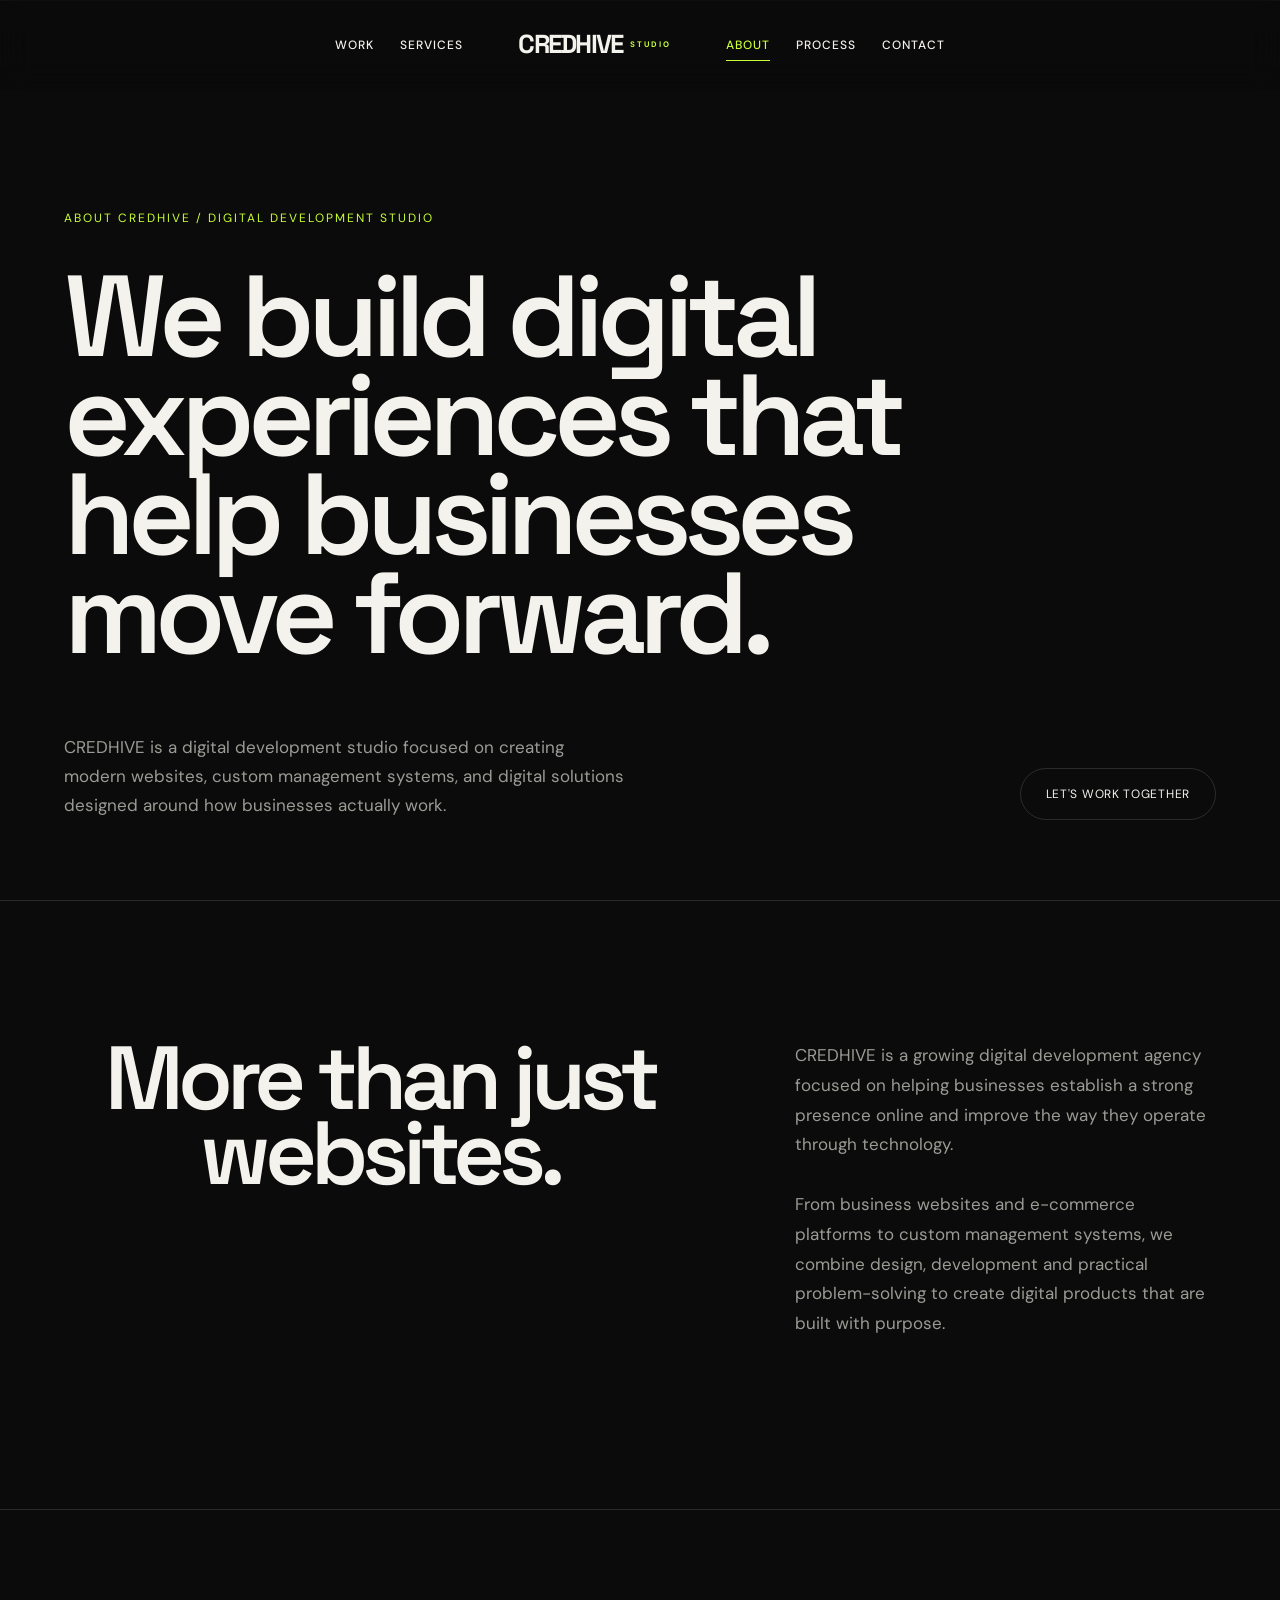
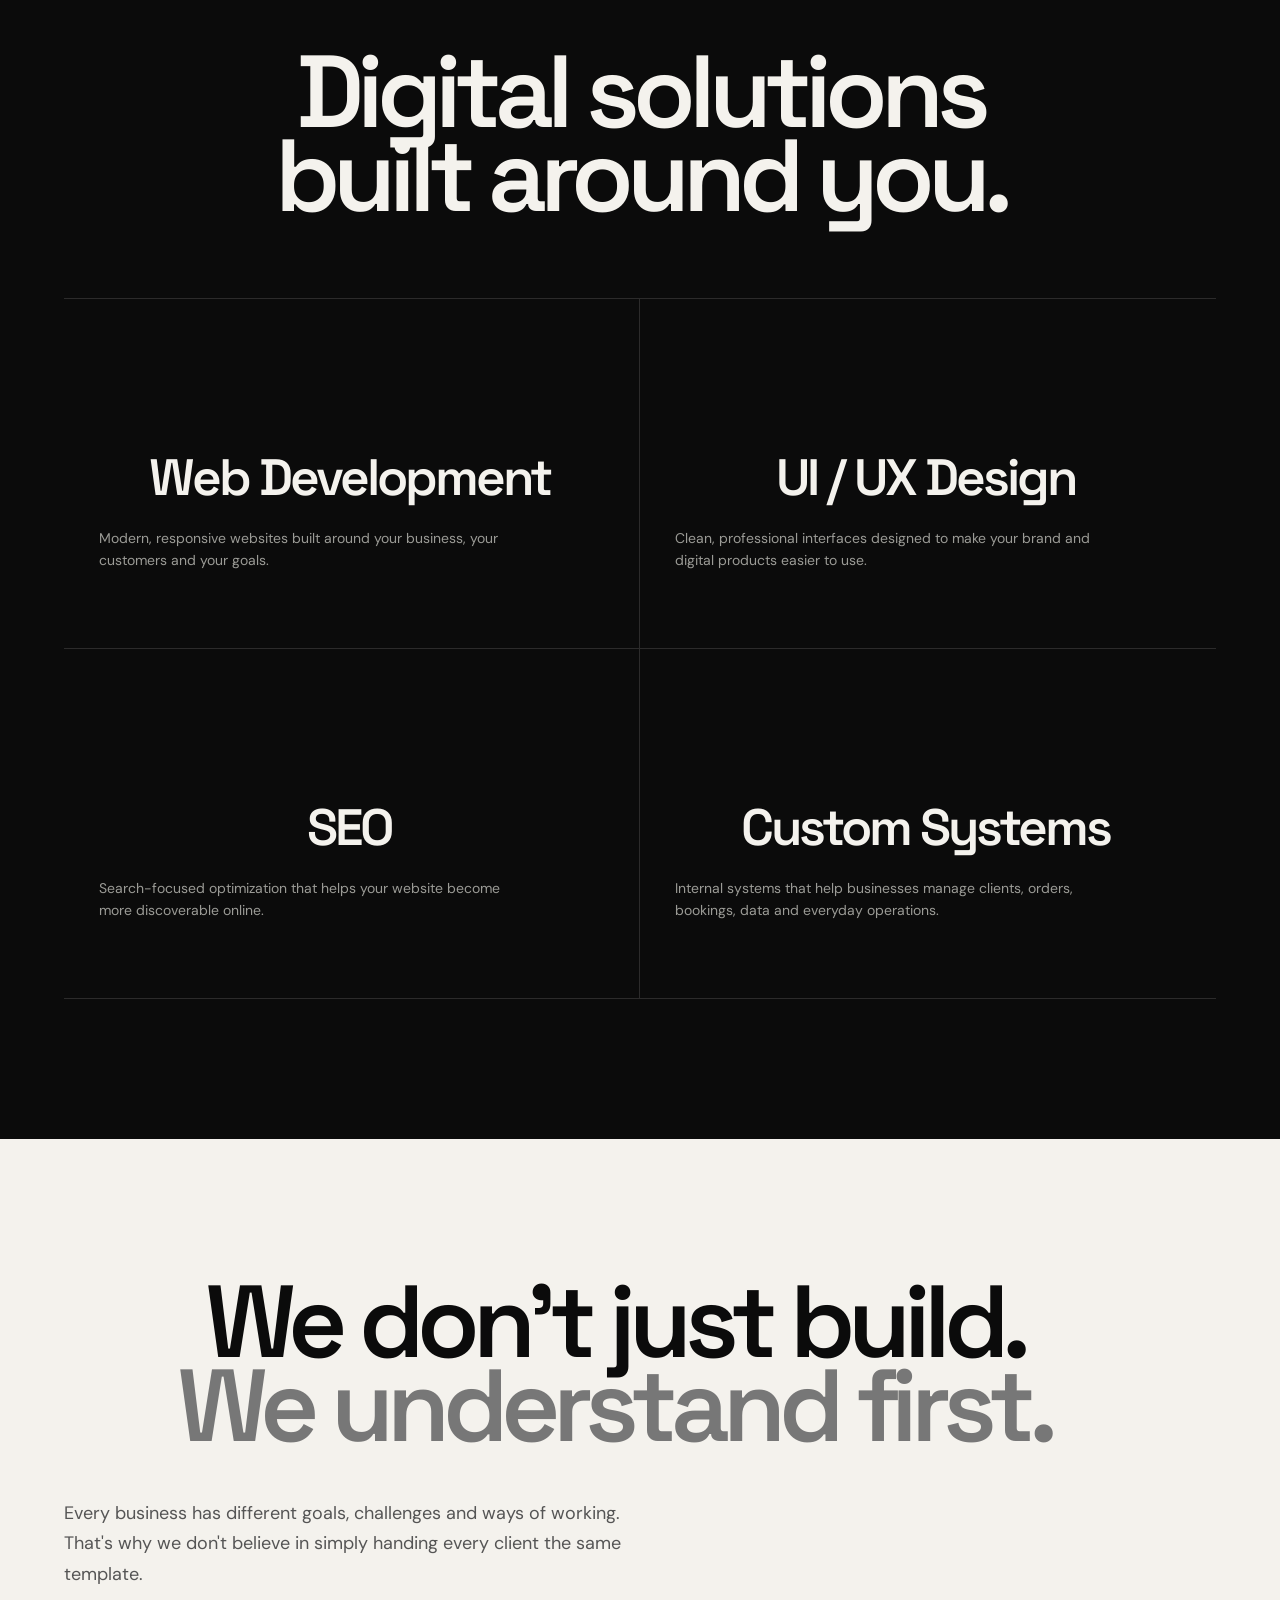
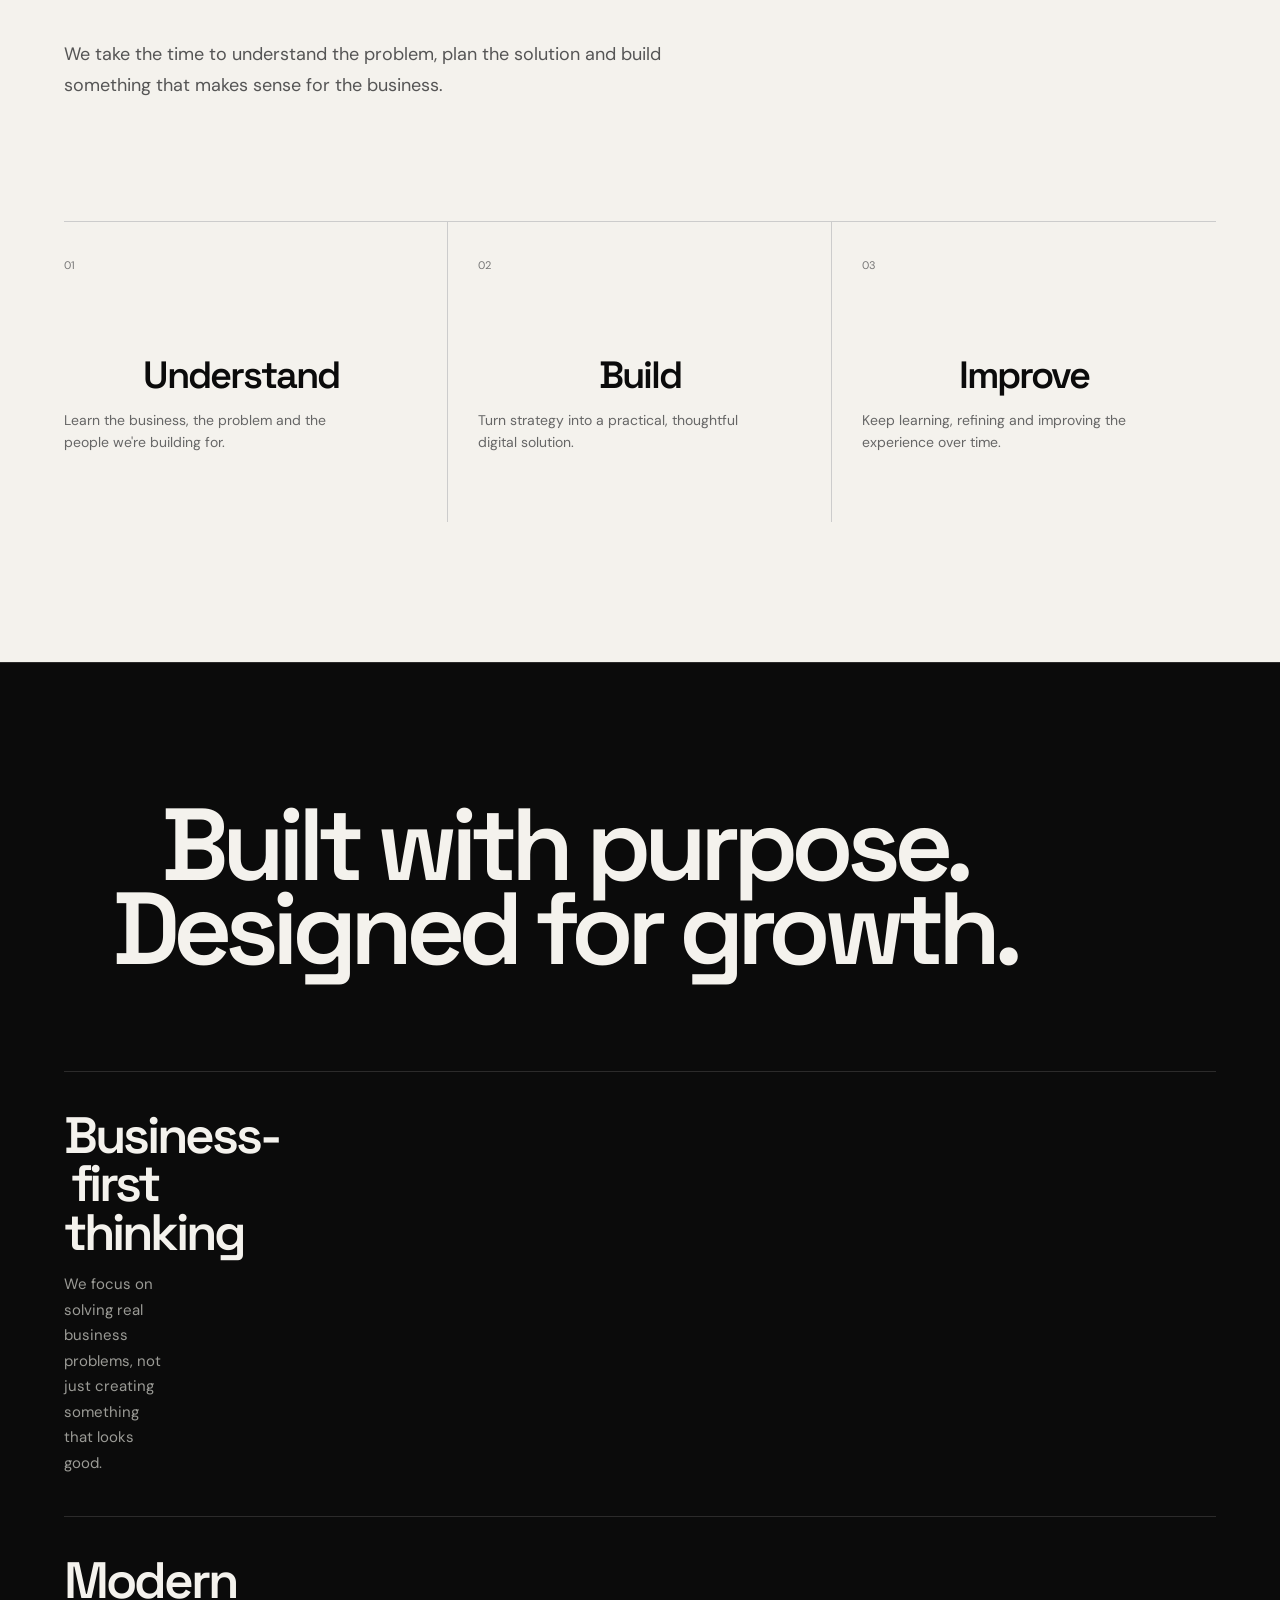
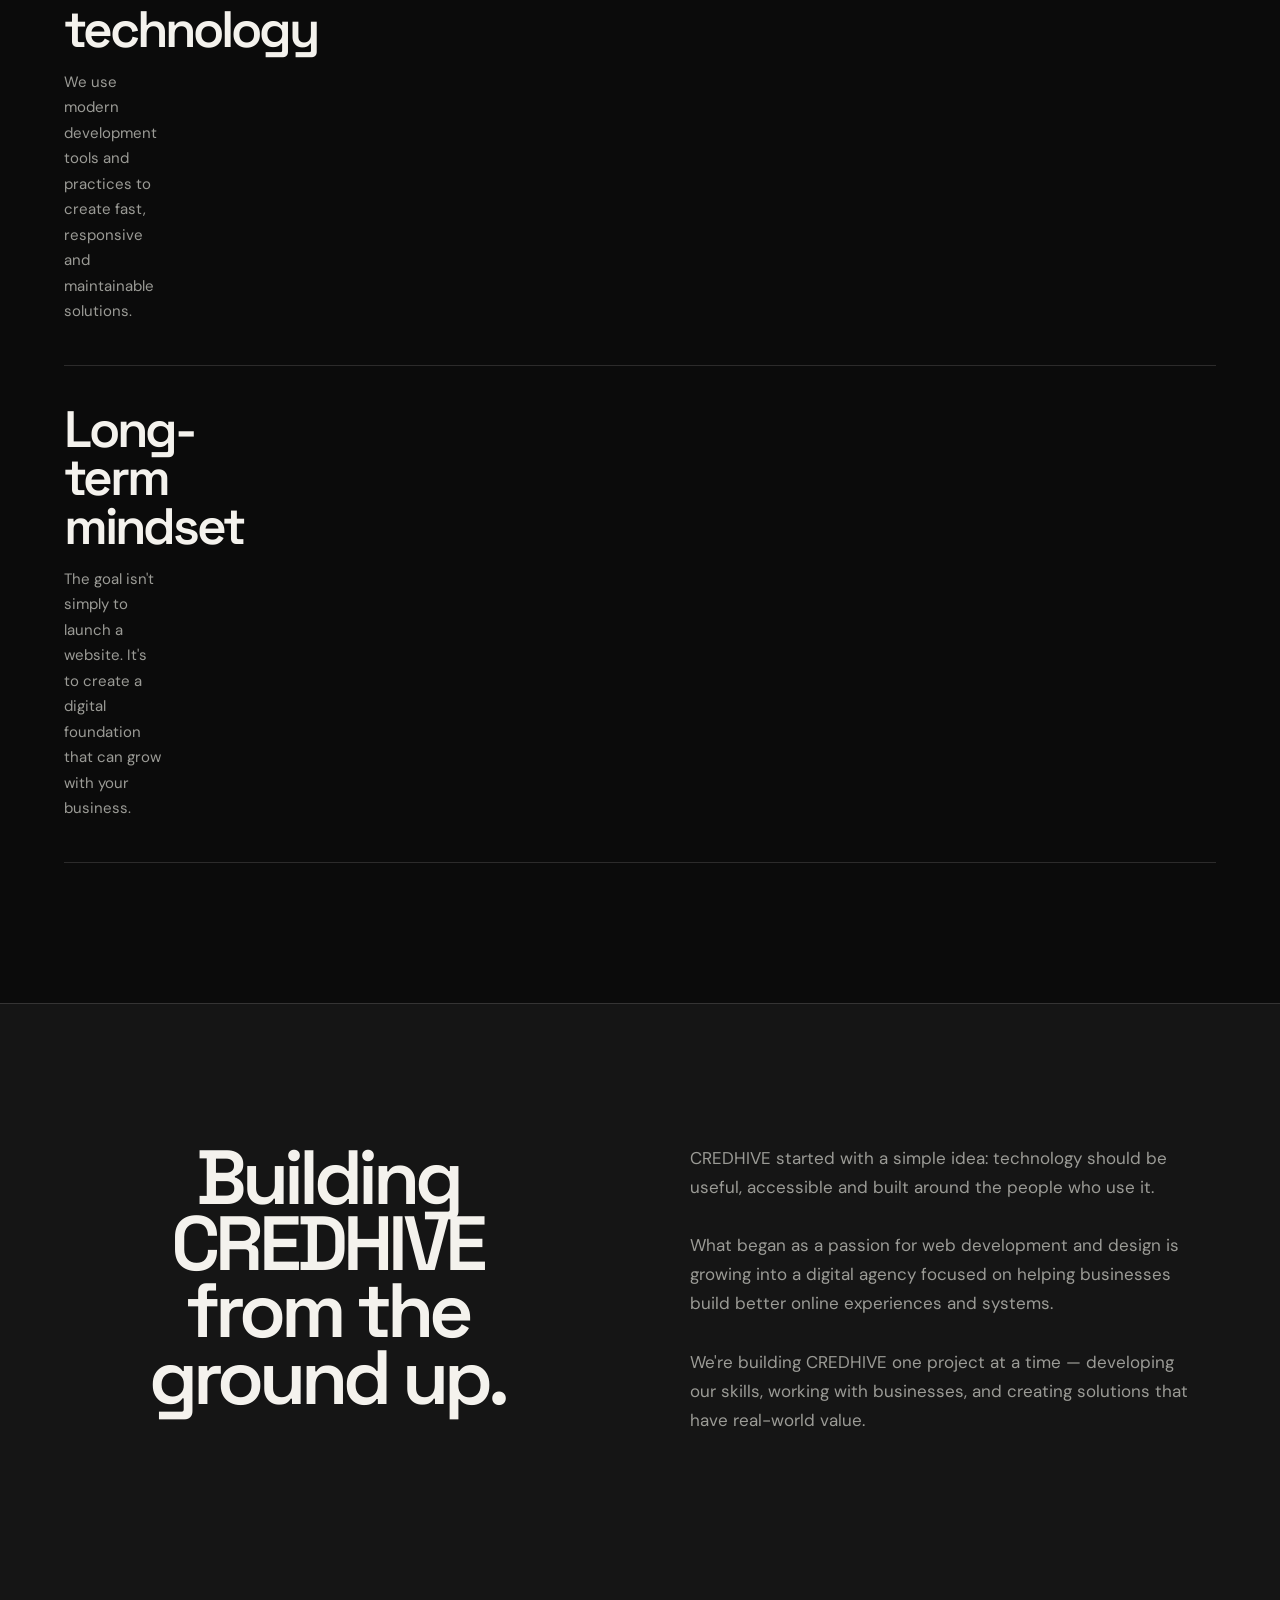
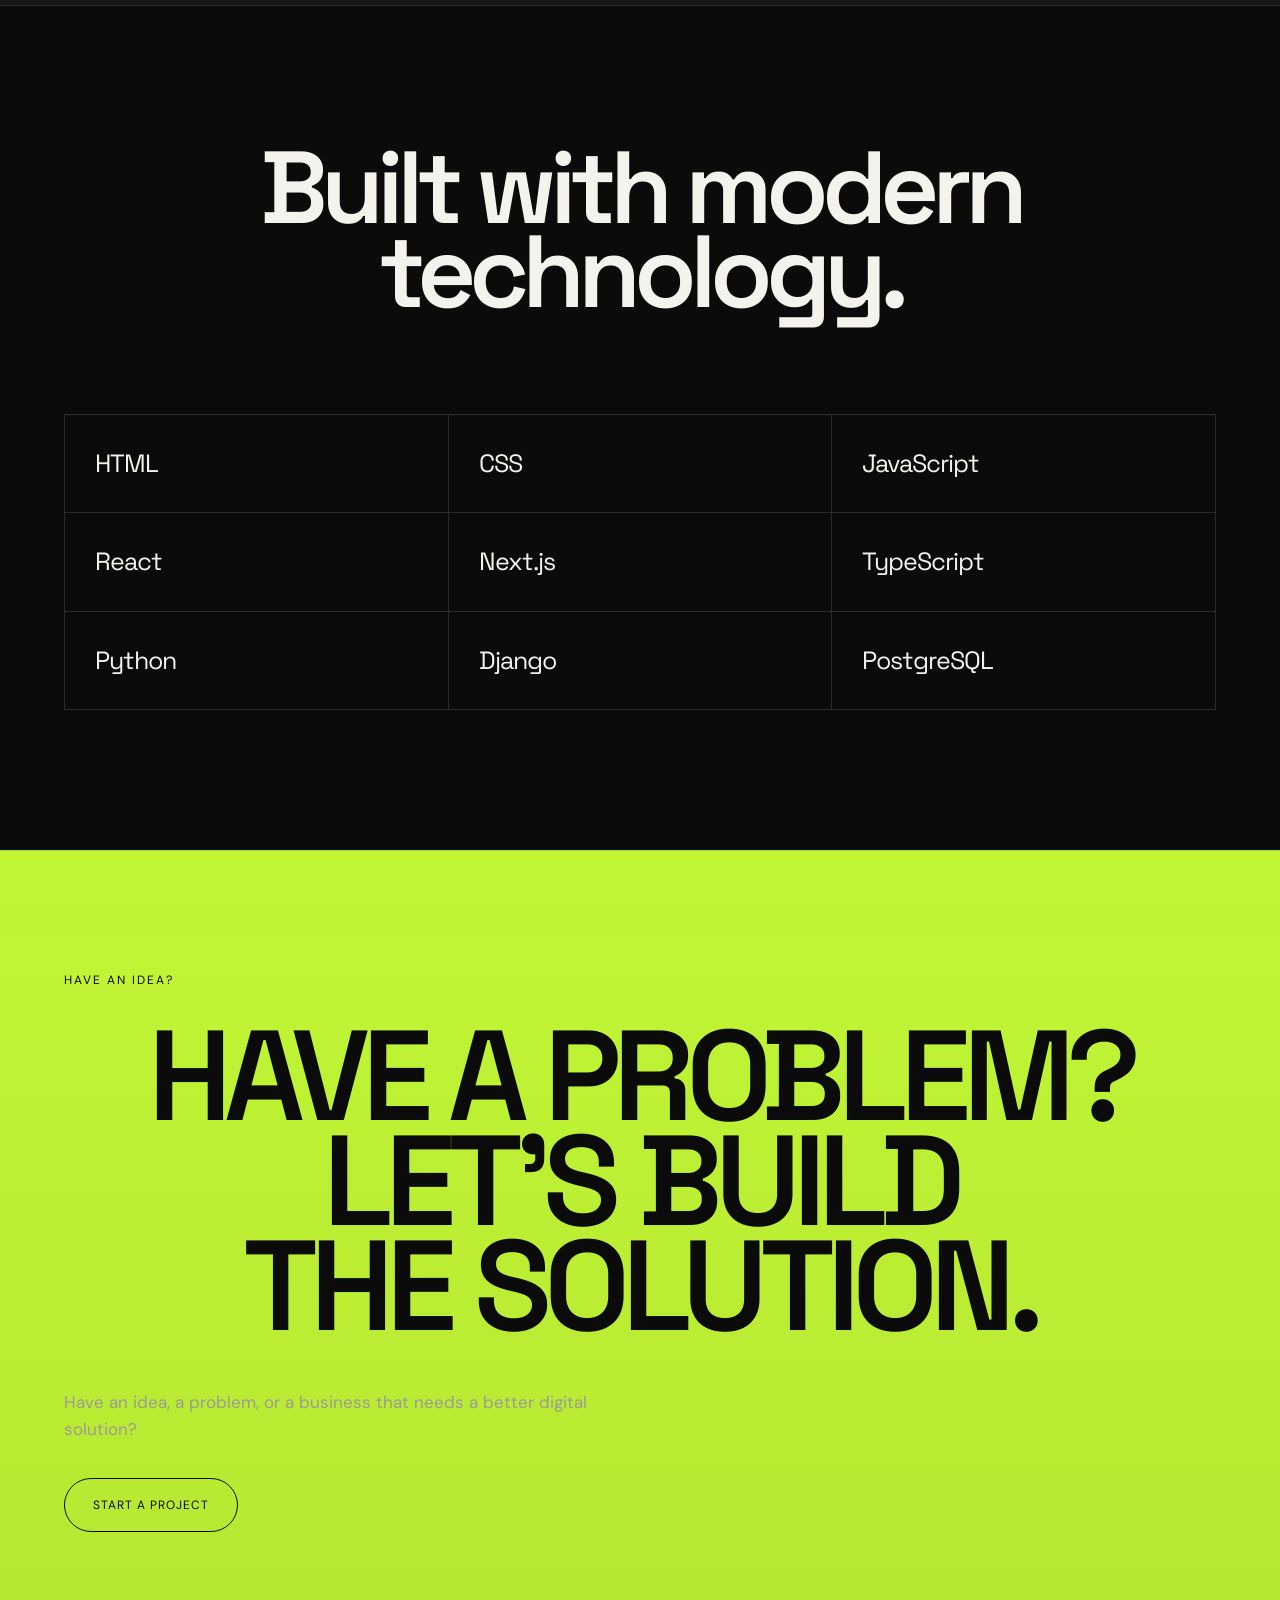
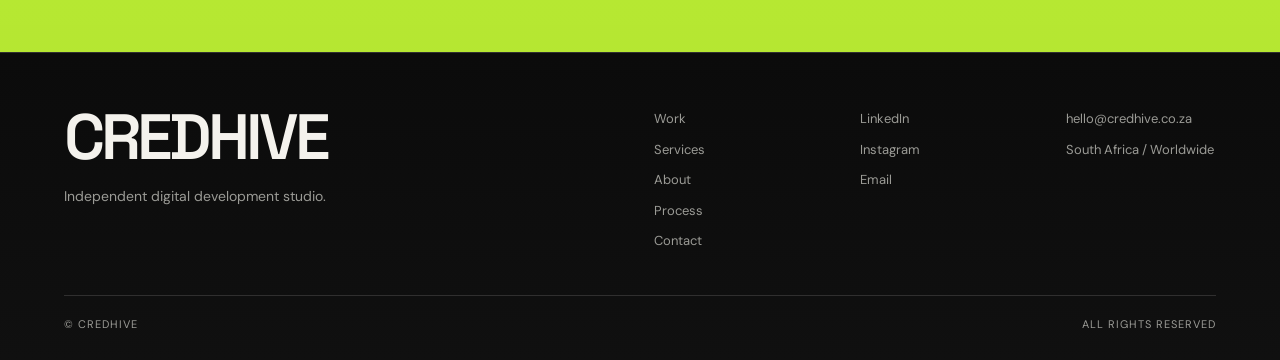
==== commit 0fc402b1: "Refactor HTML structure and remove unnecessary elements across multiple pages; update CSS for improv" ====
--- a/about.html
+++ b/about.html
@@ -29,8 +29,7 @@
     </div>
 
     <button class="menu" id="menu" type="button" aria-label="Open menu" aria-expanded="false">
-      <span></span>
-      <span></span>
+<span></span>
     </button>
   </nav>
 
@@ -91,8 +90,7 @@
       class="about-page-button"
     >
       Let's Work Together
-      <span>↗</span>
-    </a>
+</a>
 
   </div>
 
@@ -106,7 +104,7 @@
 <section class="about-page-section about-who">
 
   <div class="about-page-label">
-    01 / Who We Are
+    Who We Are
   </div>
 
 
@@ -149,7 +147,7 @@
 <section class="about-services">
 
   <div class="about-page-label">
-    02 / What We Do
+    What We Do
   </div>
 
 
@@ -168,13 +166,8 @@
 
 
     <article class="about-service-card">
-
-      <div class="about-service-number">
-        01
-      </div>
-
-      <div class="about-service-icon">
-        ↗
+<div class="about-service-icon">
+        
       </div>
 
       <h3>
@@ -190,13 +183,8 @@
 
 
     <article class="about-service-card">
-
-      <div class="about-service-number">
-        02
-      </div>
-
-      <div class="about-service-icon">
-        ↗
+<div class="about-service-icon">
+        
       </div>
 
       <h3>
@@ -212,13 +200,8 @@
 
 
     <article class="about-service-card">
-
-      <div class="about-service-number">
-        03
-      </div>
-
-      <div class="about-service-icon">
-        ↗
+<div class="about-service-icon">
+        
       </div>
 
       <h3>
@@ -234,13 +217,8 @@
 
 
     <article class="about-service-card">
-
-      <div class="about-service-number">
-        04
-      </div>
-
-      <div class="about-service-icon">
-        ↗
+<div class="about-service-icon">
+        
       </div>
 
       <h3>
@@ -267,7 +245,7 @@
 <section class="about-philosophy">
 
   <div class="about-page-label">
-    03 / Our Philosophy
+    Our Philosophy
   </div>
 
 
@@ -358,7 +336,7 @@
 <section class="about-why">
 
   <div class="about-page-label">
-    04 / Why CREDHIVE
+    Why CREDHIVE
   </div>
 
 
@@ -373,12 +351,7 @@
 
 
     <article class="about-why-item">
-
-      <span class="about-why-number">
-        01
-      </span>
-
-      <div>
+<div>
 
         <h3>
           Business-first thinking
@@ -395,12 +368,7 @@
 
 
     <article class="about-why-item">
-
-      <span class="about-why-number">
-        02
-      </span>
-
-      <div>
+<div>
 
         <h3>
           Modern technology
@@ -418,12 +386,7 @@
 
 
     <article class="about-why-item">
-
-      <span class="about-why-number">
-        03
-      </span>
-
-      <div>
+<div>
 
         <h3>
           Long-term mindset
@@ -451,7 +414,7 @@
 <section class="about-story">
 
   <div class="about-page-label">
-    05 / The Story
+    The Story
   </div>
 
 
@@ -499,7 +462,7 @@
 <section class="about-tech">
 
   <div class="about-page-label">
-    06 / Technology
+    Technology
   </div>
 
 
@@ -559,8 +522,7 @@
     class="about-final-button"
   >
     Start a Project
-    <span>↗</span>
-  </a>
+</a>
 
 </section>
 
@@ -574,8 +536,7 @@
 
     <div class="footer-columns">
       <div class="footer-column">
-        <span class="footer-title">Navigation</span>
-        <a href="work.html">Work</a>
+<a href="work.html">Work</a>
         <a href="services.html">Services</a>
         <a href="about.html">About</a>
         <a href="process.html">Process</a>
@@ -583,15 +544,13 @@
       </div>
 
       <div class="footer-column">
-        <span class="footer-title">Connect</span>
-        <a href="https://www.linkedin.com" target="_blank" rel="noreferrer">LinkedIn</a>
+<a href="https://www.linkedin.com" target="_blank" rel="noreferrer">LinkedIn</a>
         <a href="https://www.instagram.com" target="_blank" rel="noreferrer">Instagram</a>
         <a href="mailto:hello@credhive.co.za">Email</a>
       </div>
 
       <div class="footer-column">
-        <span class="footer-title">Contact</span>
-        <a href="mailto:hello@credhive.co.za">hello@credhive.co.za</a>
+<a href="mailto:hello@credhive.co.za">hello@credhive.co.za</a>
         <span>South Africa / Worldwide</span>
       </div>
     </div>
--- a/style.css
+++ b/style.css
@@ -1013,6 +1013,8 @@
 
 
 .service-number {
+  display: none;
+  display: none;
   color: var(--muted);
 
   font-size: 12px;
@@ -1035,6 +1037,7 @@
 
 
 .service-arrow {
+  display: none;
   text-align: right;
 
   font-size: 27px;
@@ -1181,6 +1184,8 @@
 
 
 .process-number {
+  display: none;
+  display: none;
   color: var(--accent);
   font-size: 11px;
   text-transform: uppercase;
@@ -1253,6 +1258,8 @@
 
 
 .process-number {
+  display: none;
+  display: none;
   color: var(--accent);
 
   font-size: 12px;
@@ -1581,6 +1588,8 @@
 
 
 .work-project-number {
+  display: none;
+  display: none;
   align-self: start;
 
   color: var(--accent);
@@ -1900,6 +1909,7 @@
 
 
 .about-page-label {
+  display: none;
   margin-bottom: 70px;
 
   color: var(--accent);
@@ -2033,6 +2043,8 @@
 
 
 .about-service-number {
+  display: none;
+  display: none;
   color: var(--muted);
 
   font-size: 11px;
@@ -2040,6 +2052,7 @@
 
 
 .about-service-icon {
+  display: none;
   position: absolute;
 
   top: 30px;
@@ -2088,6 +2101,8 @@
 
 .about-service-card:hover
 .about-service-number {
+  display: none;
+  display: none;
   color: rgba(11, 11, 11, .6);
 }
 
@@ -2104,6 +2119,7 @@
 
 
 .about-philosophy .about-page-label {
+  display: none;
   color: #6a8b00;
 }
 
@@ -2506,6 +2522,46 @@
   letter-spacing: -8px;
 
   font-weight: 600;
+}
+
+
+.services-page-hero-bottom {
+  display: grid;
+  grid-template-columns: minmax(0, 1fr) auto;
+  align-items: end;
+  gap: 40px;
+  margin-top: 48px;
+}
+
+
+.services-page-hero-bottom p {
+  max-width: 560px;
+  color: var(--muted);
+  font-size: 16px;
+  line-height: 1.7;
+}
+
+
+.services-page-button {
+  display: inline-flex;
+  align-items: center;
+  justify-content: center;
+  width: fit-content;
+  padding: 16px 24px;
+  border: 1px solid var(--accent);
+  background: var(--accent);
+  color: var(--black);
+  font-size: 12px;
+  text-transform: uppercase;
+  letter-spacing: 1px;
+  transition: background .3s ease, color .3s ease, transform .3s ease;
+}
+
+
+.services-page-button:hover {
+  background: transparent;
+  color: var(--accent);
+  transform: translateY(-2px);
 }
 
 
@@ -3177,6 +3233,8 @@
 
 
 .process-step-number {
+  display: none;
+  display: none;
   color: var(--accent);
   font-size: 12px;
   text-transform: uppercase;
@@ -4536,6 +4594,7 @@
 
 
   .service-arrow {
+  display: none;
     font-size: 22px;
   }
 
@@ -4849,6 +4908,7 @@
 
 
   .about-page-label {
+  display: none;
     margin-bottom: 45px;
   }
 
@@ -5044,6 +5104,17 @@
     );
 
     letter-spacing: -5px;
+  }
+
+
+  .services-page-hero-bottom {
+    display: block;
+    margin-top: 36px;
+  }
+
+
+  .services-page-button {
+    margin-top: 26px;
   }
 
 
@@ -6008,6 +6079,7 @@
 
 .service-number,
 .service-arrow {
+  display: none;
   color: var(--accent);
   font-size: 12px;
 }
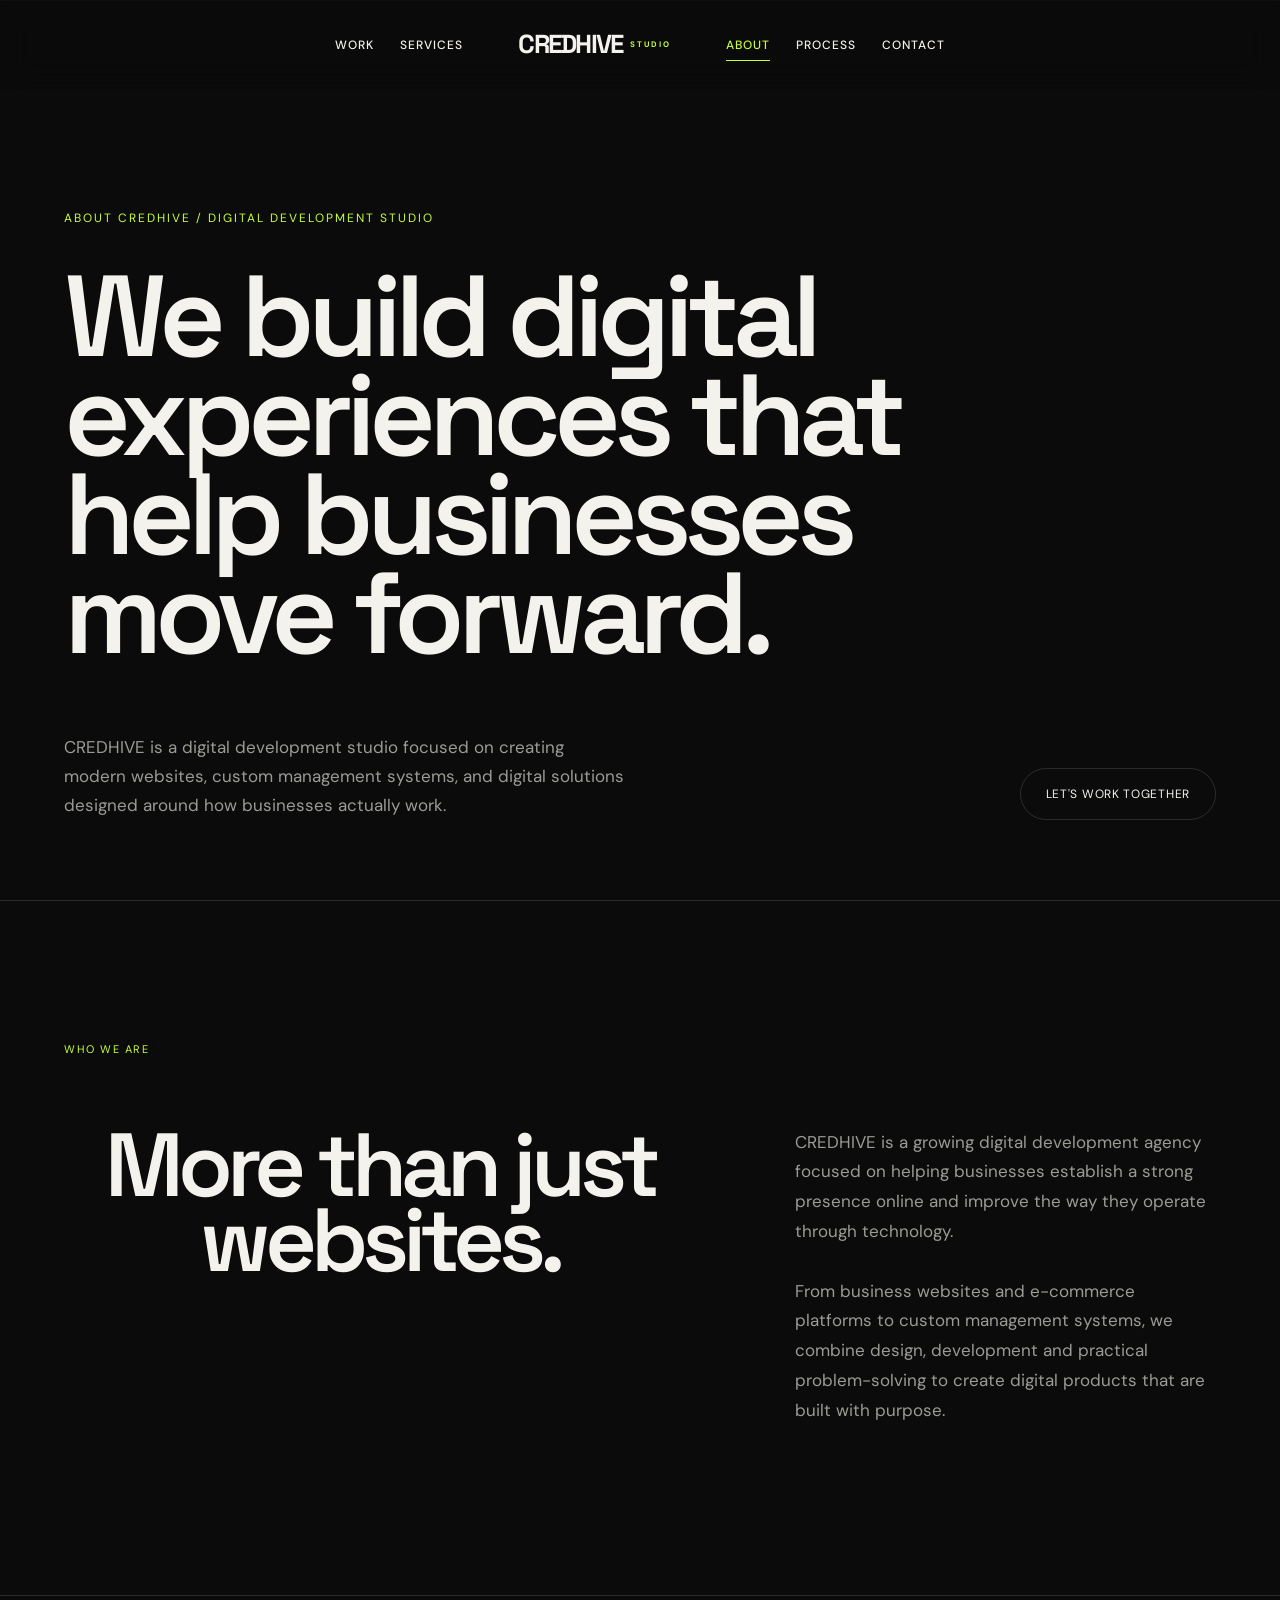
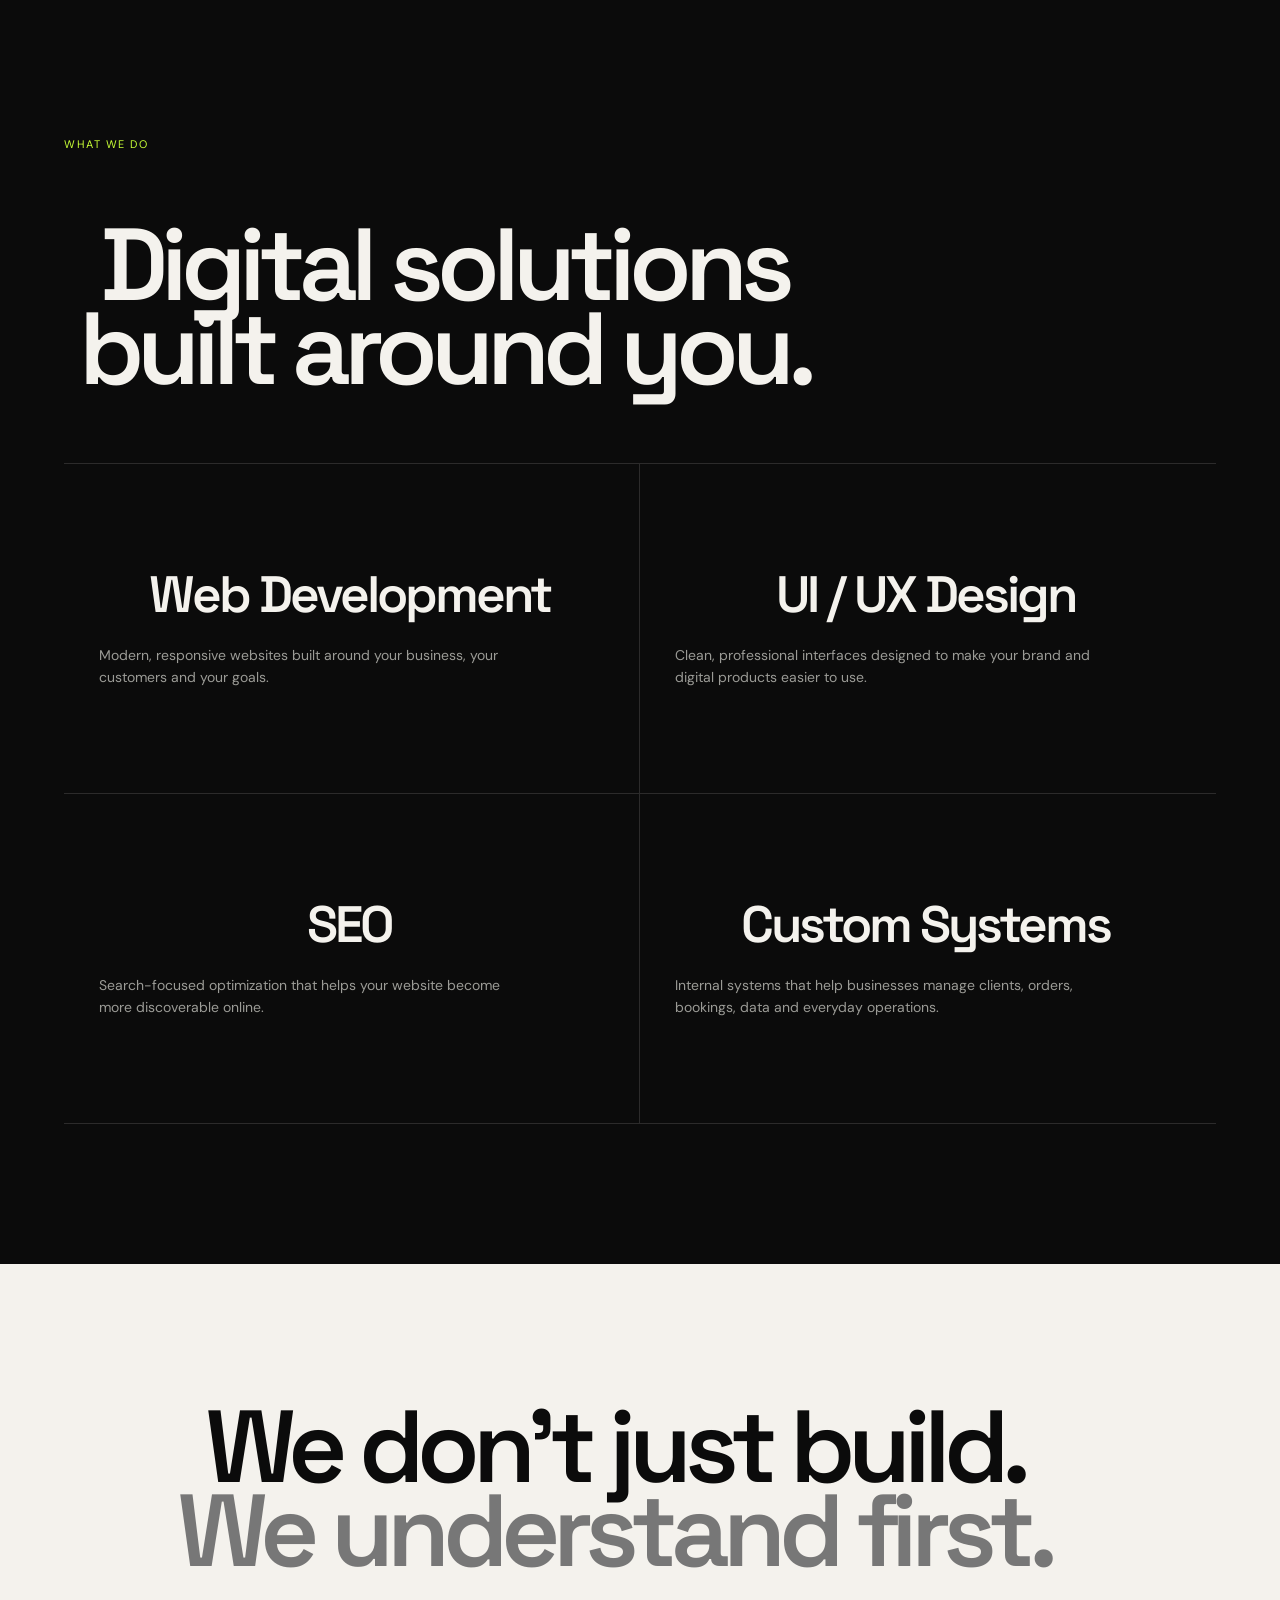
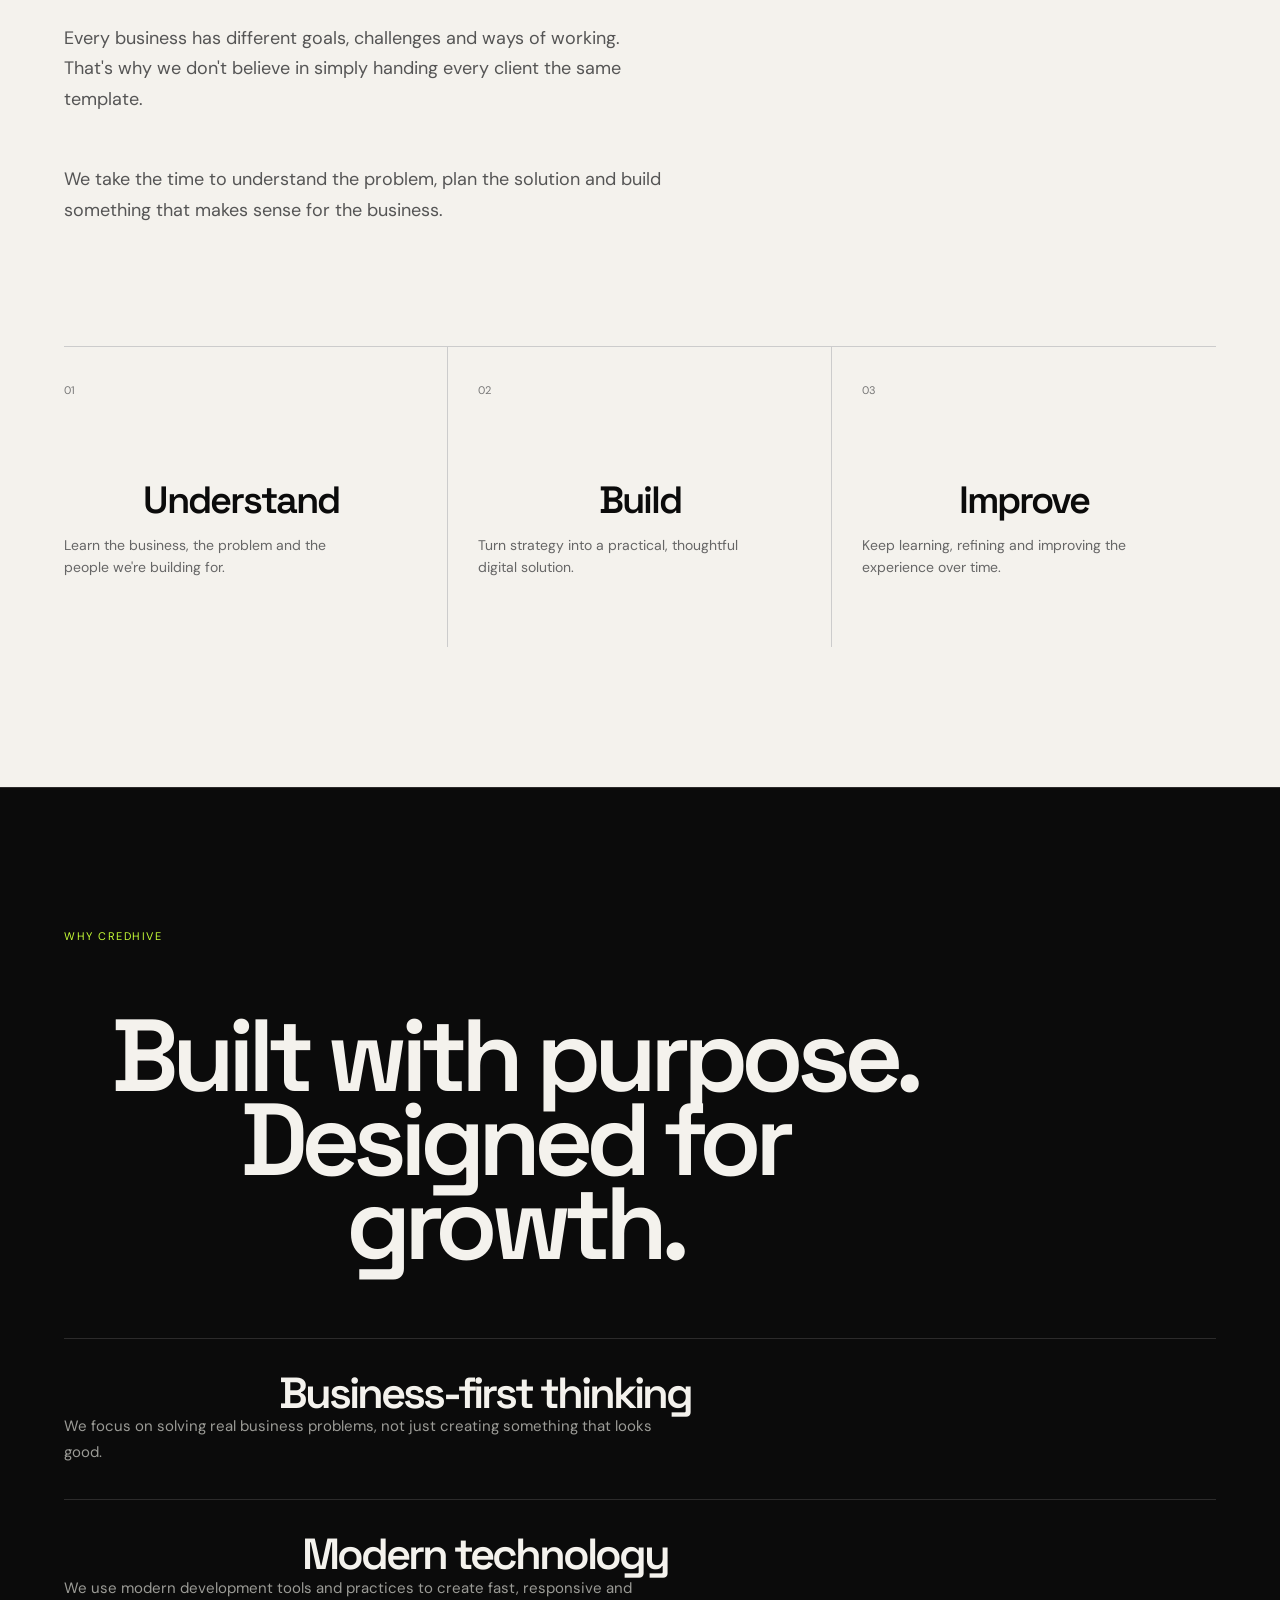
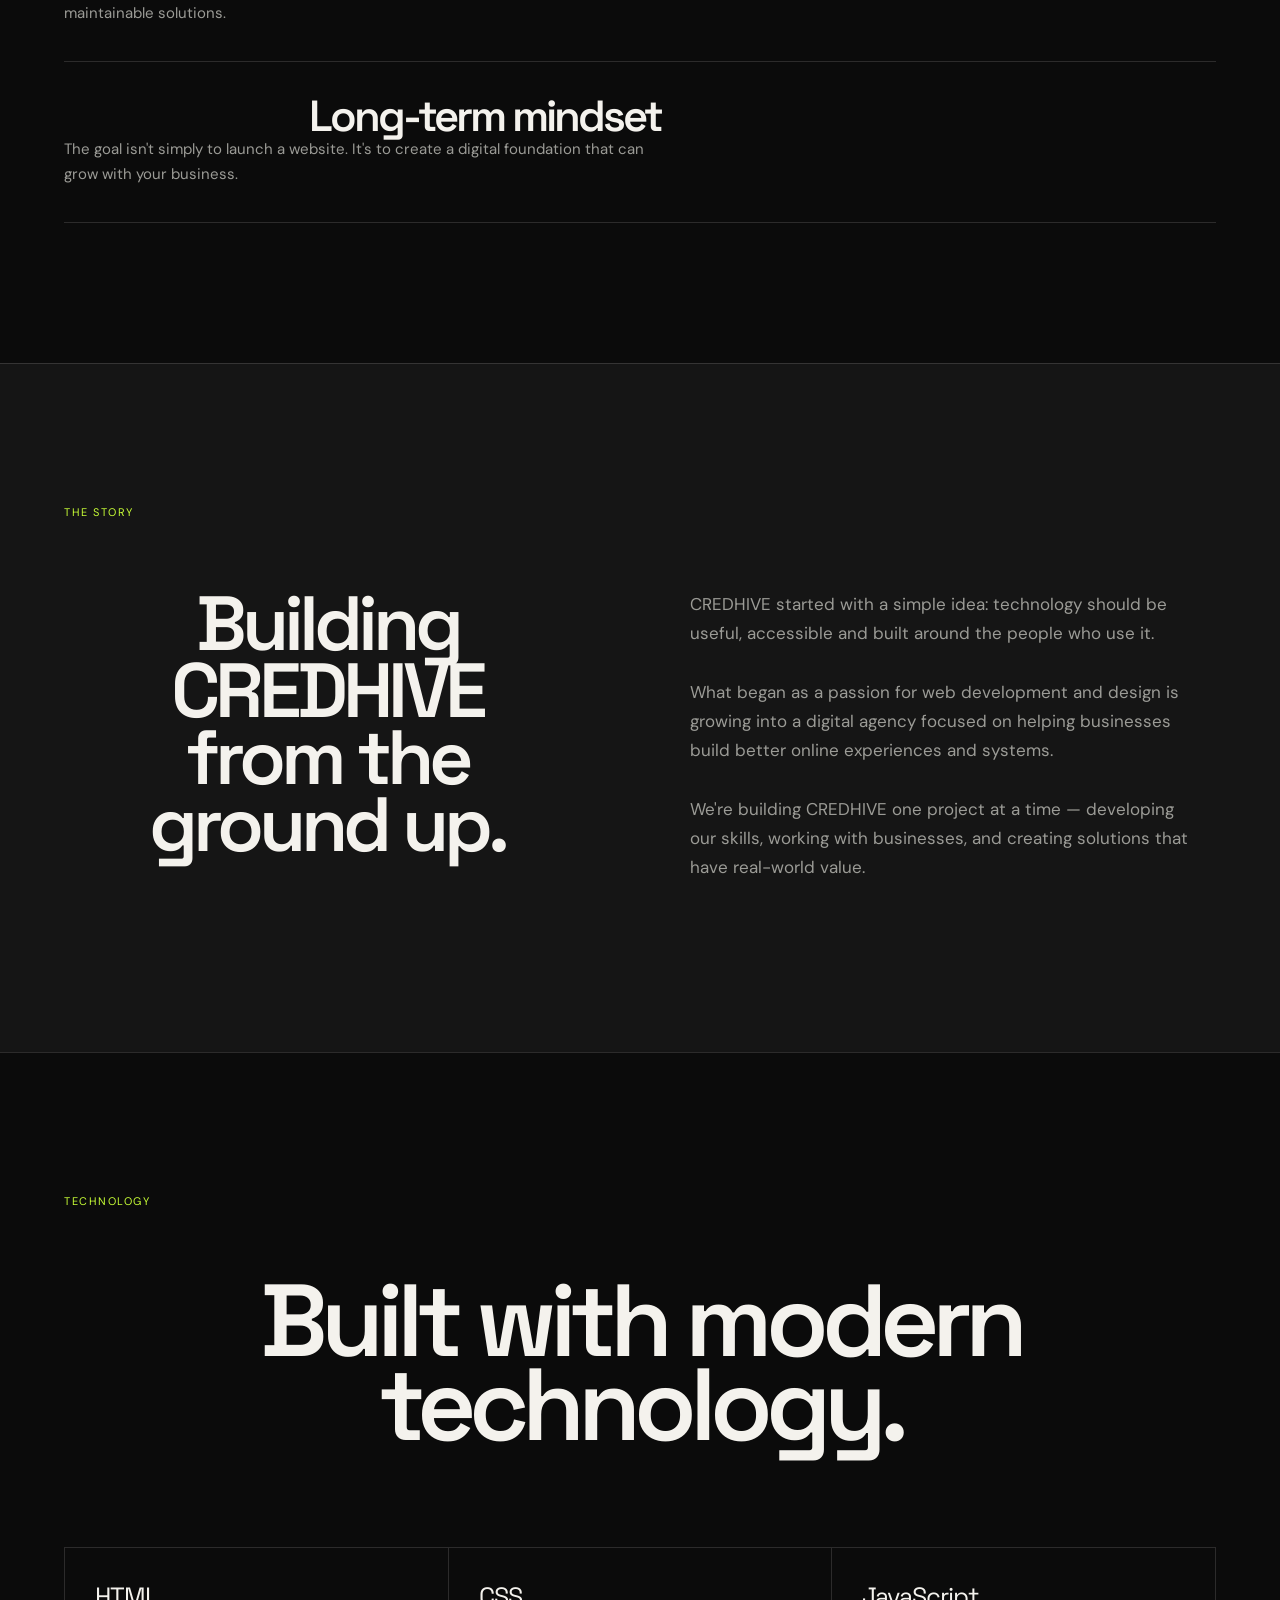
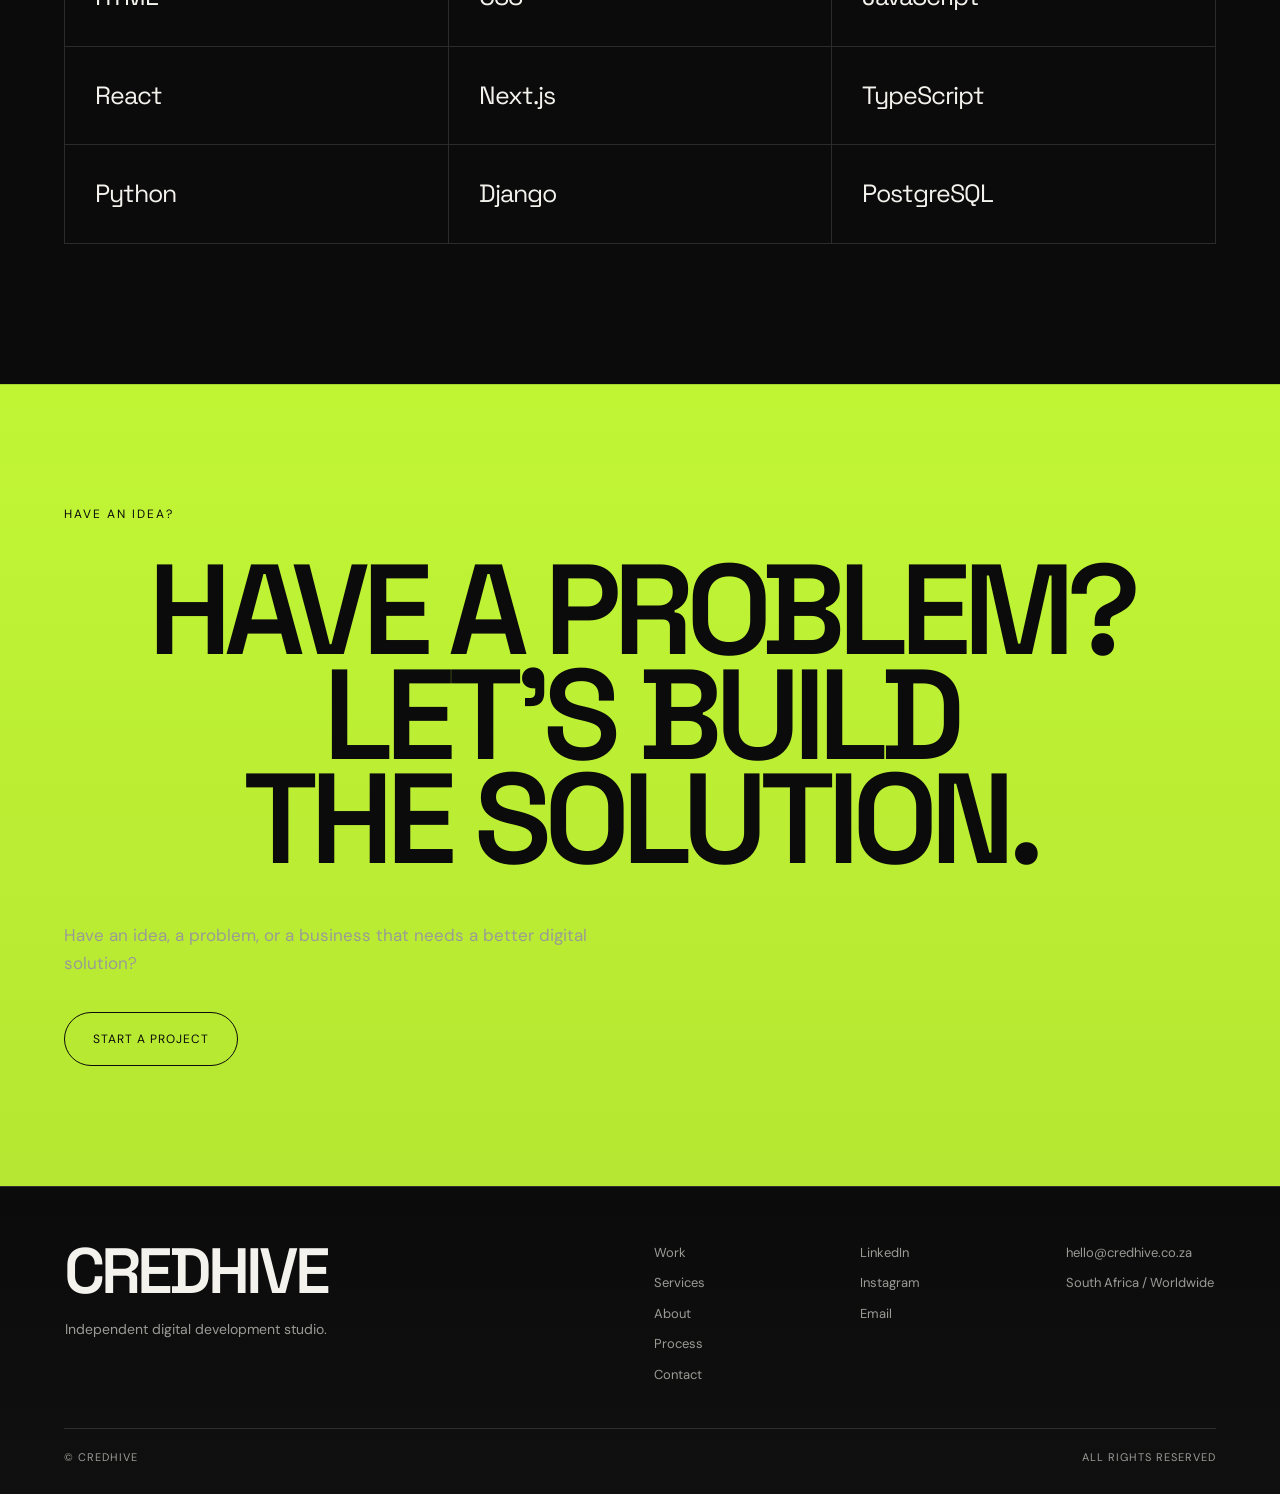
==== commit 24f49430: "Refactor HTML structure and remove unnecessary elements across multiple pages; update CSS for improv" ====
--- a/about.html
+++ b/about.html
@@ -29,7 +29,8 @@
     </div>
 
     <button class="menu" id="menu" type="button" aria-label="Open menu" aria-expanded="false">
-<span></span>
+      <span></span>
+      <span></span>
     </button>
   </nav>
 
--- a/style.css
+++ b/style.css
@@ -696,8 +696,6 @@
 
   color: var(--muted);
 
-  font-size: 15px;
-
   line-height: 1.7;
 }
 
@@ -1163,8 +1161,8 @@
 
 .process-item {
   display: grid;
-  grid-template-columns: 70px minmax(0, 1fr);
-  gap: 24px;
+  grid-template-columns: minmax(0, 1fr);
+  gap: 0;
   min-height: 230px;
   padding: 32px 20px 32px 0;
   border-bottom: 1px solid var(--line);
@@ -1173,13 +1171,13 @@
 
 
 .process-item:nth-child(odd) {
-  padding-right: 34px;
+  padding-right: 40px;
   border-right: 1px solid var(--line);
 }
 
 
 .process-item:nth-child(even) {
-  padding-left: 34px;
+  padding-left: 40px;
 }
 
 
@@ -1247,6 +1245,23 @@
 }
 
 
+.contact-action {
+  display: flex;
+  flex-direction: column;
+  align-items: center;
+  max-width: 430px;
+  margin-left: auto;
+  margin-right: auto;
+  text-align: center;
+}
+.contact-action p {
+  max-width: 390px;
+  margin-left: auto;
+  margin-right: auto;
+}
+.contact-action .contact-button {
+  justify-content: center;
+}
 .process:first-child {
   padding-left: 0;
 }
@@ -1381,9 +1396,9 @@
 .about-final-button:hover {
   background: var(--black);
 
-  color: var(--accent);
-
-  gap: 24px;
+  max-width: 500px;
+  justify-self: center;
+  text-align: center;
   box-shadow: 0 12px 30px rgba(11,11,11,0.12);
 }
 
@@ -1414,12 +1429,15 @@
 .footer-brand {
   display: flex;
   flex-direction: column;
+  align-items: center;
   gap: 18px;
   max-width: 360px;
+  text-align: center;
 }
 
 
 .footer-logo {
+  display: inline-block;
   font-family: "Space Grotesk", sans-serif;
   font-size: clamp(42px, 5vw, 68px);
   line-height: .9;
@@ -1909,7 +1927,7 @@
 
 
 .about-page-label {
-  display: none;
+  display: block;
   margin-bottom: 70px;
 
   color: var(--accent);
@@ -1983,7 +2001,8 @@
 
 
 .about-services-heading {
-  margin-bottom: 80px;
+  max-width: 760px;
+  margin-bottom: 72px;
 }
 
 
@@ -2015,7 +2034,7 @@
 .about-service-card {
   position: relative;
 
-  min-height: 350px;
+  min-height: 330px;
 
   padding: 35px;
 
@@ -2065,7 +2084,7 @@
 .about-service-card h3 {
   max-width: 500px;
 
-  margin-top: 120px;
+  margin-top: 72px;
 
   font-family: "Space Grotesk", sans-serif;
 
@@ -2236,9 +2255,9 @@
 
 
 .about-why > h2 {
-  max-width: 1000px;
-
-  margin-bottom: 100px;
+  max-width: 900px;
+
+  margin-bottom: 72px;
 
   font-family: "Space Grotesk", sans-serif;
 
@@ -2262,13 +2281,11 @@
 .about-why-item {
   display: grid;
 
-  grid-template-columns:
-    100px
-    1fr;
-
-  gap: 30px;
-
-  padding: 40px 0;
+  grid-template-columns: minmax(0, 1fr) 260px;
+
+  gap: 50px;
+
+  padding: 34px 0;
 
   border-bottom: 1px solid var(--line);
 }
@@ -2284,11 +2301,7 @@
 .about-why-item h3 {
   font-family: "Space Grotesk", sans-serif;
 
-  font-size: clamp(
-    30px,
-    4vw,
-    55px
-  );
+  font-size: clamp(28px, 3.4vw, 48px);
 
   line-height: .95;
 
@@ -2299,7 +2312,7 @@
 .about-why-item p {
   max-width: 600px;
 
-  margin-top: 15px;
+  margin-top: 0;
 
   color: var(--muted);
 
@@ -3426,14 +3439,14 @@
 
 
 .process-experience {
-  padding: 120px 5vw;
+  padding: 130px 5vw 140px;
   border-top: 1px solid var(--line);
   background: rgba(255,255,255,0.02);
 }
 
 
 .process-experience h2 {
-  max-width: 820px;
+  max-width: 900px;
   font-family: "Space Grotesk", sans-serif;
   font-size: clamp(42px, 5.5vw, 95px);
   line-height: .84;
@@ -3443,22 +3456,28 @@
 
 .process-experience-grid {
   display: grid;
-  grid-template-columns: repeat(4, minmax(0, 1fr));
-  gap: 0;
-  margin-top: 52px;
+  grid-template-columns: repeat(2, minmax(0, 1fr));
+  gap: 0 34px;
+  margin-top: 64px;
   border-top: 1px solid var(--line);
 }
 
 
 .process-experience-card {
-  min-height: 260px;
-  padding: 26px 22px 28px 0;
+  min-height: 240px;
+  padding: 30px 0 34px;
+  border-bottom: 1px solid var(--line);
+}
+
+
+.process-experience-card:nth-child(odd) {
+  padding-right: 34px;
   border-right: 1px solid var(--line);
 }
 
 
-.process-experience-card:last-child {
-  border-right: none;
+.process-experience-card:nth-child(even) {
+  padding-left: 34px;
 }
 
 
@@ -3471,7 +3490,7 @@
 
 
 .process-experience-card h3 {
-  margin-top: 80px;
+  margin-top: 52px;
   font-family: "Space Grotesk", sans-serif;
   font-size: clamp(24px, 3vw, 38px);
   line-height: 1;
@@ -3647,16 +3666,16 @@
 
 .contact-intro {
   display: grid;
-  grid-template-columns: 120px 1fr;
-  gap: 48px;
-  padding: 80px 5vw;
+  grid-template-columns: minmax(0, 1fr);
+  gap: 0;
+  padding: 110px 5vw;
 }
 
 
 .contact-intro-content {
   display: grid;
-  grid-template-columns: 0.9fr 1.1fr;
-  gap: 42px;
+  grid-template-columns: minmax(0, 1fr) minmax(280px, .8fr);
+  gap: 70px;
   align-items: end;
 }
 
@@ -3686,8 +3705,8 @@
 
 .contact-section-heading {
   display: grid;
-  grid-template-columns: 120px 1fr;
-  gap: 48px;
+  grid-template-columns: minmax(0, 1fr);
+  gap: 0;
   align-items: end;
   margin-bottom: 46px;
 }
@@ -4725,6 +4744,8 @@
 
   .footer-brand {
     max-width: 100%;
+    align-items: center;
+    text-align: center;
   }
 
   .footer-logo {
@@ -4908,7 +4929,7 @@
 
 
   .about-page-label {
-  display: none;
+    display: block;
     margin-bottom: 45px;
   }
 
@@ -5027,11 +5048,8 @@
 
 
   .about-why-item {
-    grid-template-columns:
-      45px
-      1fr;
-
-    gap: 15px;
+    grid-template-columns: 1fr;
+    gap: 14px;
   }
 
 
@@ -5039,6 +5057,128 @@
     font-size: 32px;
 
     letter-spacing: -2px;
+  }
+
+
+  .about-why-item p {
+    margin-top: 0;
+  }
+
+
+  .process-experience-grid {
+    grid-template-columns: 1fr;
+    gap: 0;
+  }
+
+
+  .process-experience-card,
+  .process-experience-card:nth-child(odd),
+  .process-experience-card:nth-child(even) {
+    min-height: auto;
+    padding: 28px 0 32px;
+    border-right: none;
+  }
+
+
+  .process-experience-card h3 {
+    margin-top: 38px;
+  }
+
+
+  .contact-intro-content {
+    grid-template-columns: 1fr;
+    gap: 28px;
+  }
+
+
+  .contact-section-heading {
+    margin-bottom: 34px;
+  }
+
+
+  .form-grid,
+  .service-options,
+  .radio-options {
+    grid-template-columns: 1fr;
+  }
+
+
+  .form-submit {
+    align-items: flex-start;
+    flex-direction: column-reverse;
+  }
+
+
+  .contact-submit {
+    width: 100%;
+  }
+
+
+  .services-intro {
+    display: block;
+    margin: 55px 0;
+  }
+
+
+  .services-intro > p {
+    max-width: 100%;
+    margin-top: 32px;
+  }
+
+
+  .service-detail {
+    padding: 65px 5vw;
+  }
+
+
+  .service-detail-grid {
+    grid-template-columns: 1fr;
+    gap: 38px;
+  }
+
+
+  .service-detail-title,
+  .service-detail-content {
+    max-width: 100%;
+  }
+
+
+  .service-detail-content h3 {
+    font-size: clamp(30px, 8vw, 52px);
+  }
+
+
+  .service-best-for {
+    grid-template-columns: 1fr;
+    gap: 10px;
+  }
+
+
+  .process-step {
+    grid-template-columns: 1fr;
+    gap: 34px;
+    padding: 65px 5vw;
+  }
+
+
+  .process-step-header,
+  .process-step-grid,
+  .process-step-content,
+  .process-checklist {
+    grid-column: auto;
+    max-width: 100%;
+  }
+
+
+  .process-step-grid {
+    grid-template-columns: 1fr;
+    gap: 34px;
+  }
+
+
+  .process-step-grid h2 {
+    max-width: 100%;
+    font-size: clamp(42px, 11vw, 82px);
   }
 
 
@@ -5383,6 +5523,37 @@
 
   .process-value h3 {
     margin-top: 45px;
+  }
+
+
+  .services-intro-content {
+    grid-template-columns: 1fr;
+    gap: 30px;
+  }
+
+
+  .services-intro-text {
+    max-width: 100%;
+    margin-top: 0;
+  }
+
+
+  .process-step {
+    grid-template-columns: 1fr;
+    gap: 34px;
+    padding: 65px 5vw;
+  }
+
+
+  .process-step-grid {
+    grid-template-columns: 1fr;
+    gap: 34px;
+  }
+
+
+  .process-step-content {
+    grid-column: auto;
+    max-width: 100%;
   }
 
 
@@ -5860,10 +6031,23 @@
   transition: background .4s ease, color .4s ease, transform .4s ease;
 }
 
+
+.hero-circle span {
+  display: block;
+  font-size: 24px;
+  line-height: 1;
+  transition: transform .4s ease;
+}
+
 .hero-circle:hover {
   background: var(--accent);
   color: var(--black);
   transform: rotate(45deg);
+}
+
+
+.hero-circle:hover span {
+  transform: rotate(-45deg) translateY(2px);
 }
 
 .statement {
@@ -6063,9 +6247,9 @@
 
 .service-row {
   display: grid;
-  grid-template-columns: 70px 1fr 1fr 30px;
+  grid-template-columns: minmax(0, 1fr) minmax(0, 1fr);
   align-items: center;
-  gap: 25px;
+  gap: 40px;
   padding: 28px 0;
   border-bottom: 1px solid var(--line);
   transition: background .3s ease, transform .3s ease, border-color .3s ease;
@@ -6092,8 +6276,34 @@
 
 .service-description {
   max-width: 280px;
+  justify-self: center;
+  text-align: center;
   color: var(--muted);
   font-size: 14px;
+}
+
+
+.service-description p {
+  margin: 0 auto;
+}
+
+
+.studio-copy {
+  max-width: 500px;
+  justify-self: center;
+  text-align: center;
+}
+
+
+.studio-copy p {
+  max-width: 500px;
+  margin-left: auto;
+  margin-right: auto;
+}
+
+
+.studio-copy .text-link {
+  justify-content: center;
 }
 
 @media (max-width: 800px) {
@@ -6138,13 +6348,13 @@
   }
 
   .service-row {
-    grid-template-columns: 42px 1fr 24px;
-    gap: 12px;
+    grid-template-columns: 1fr;
+    gap: 14px;
   }
 
   .service-description {
-    grid-column: 2 / 3;
-    grid-row: 2;
+    grid-column: auto;
+    grid-row: auto;
   }
 }
 
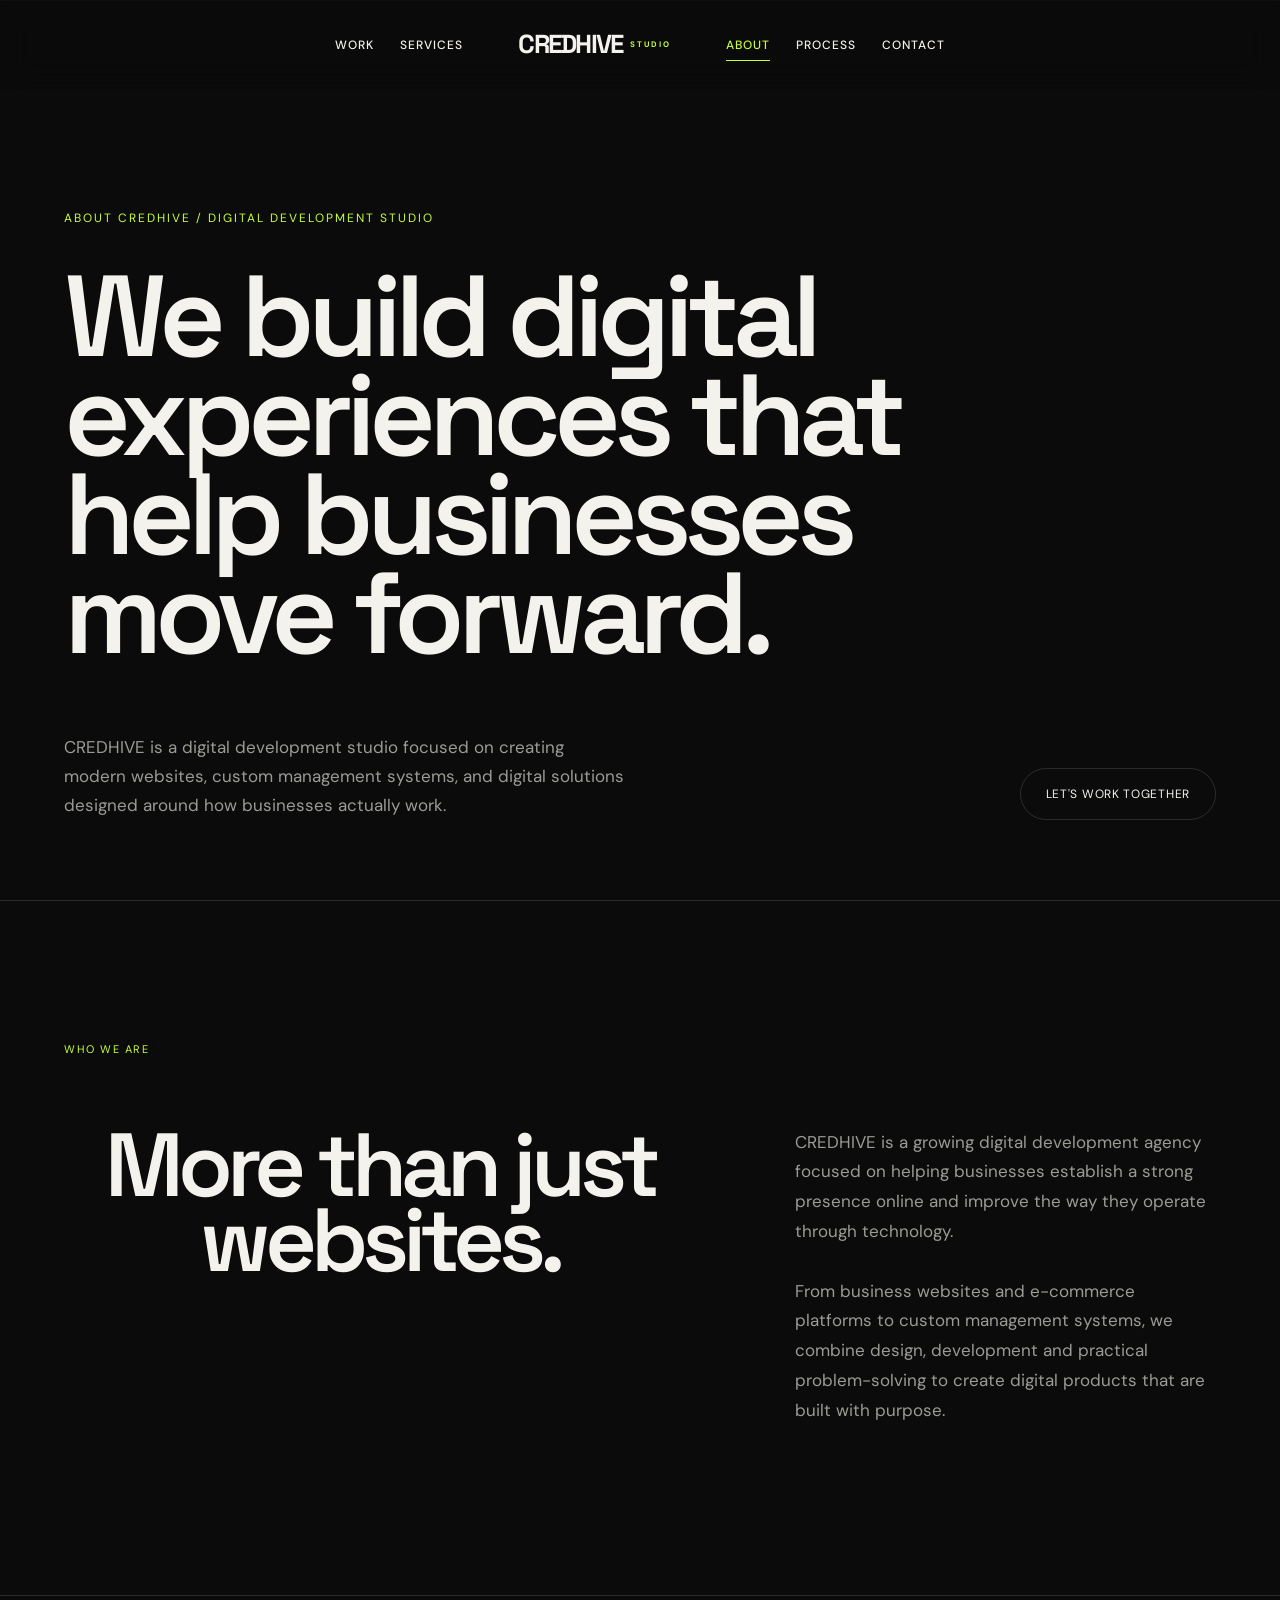
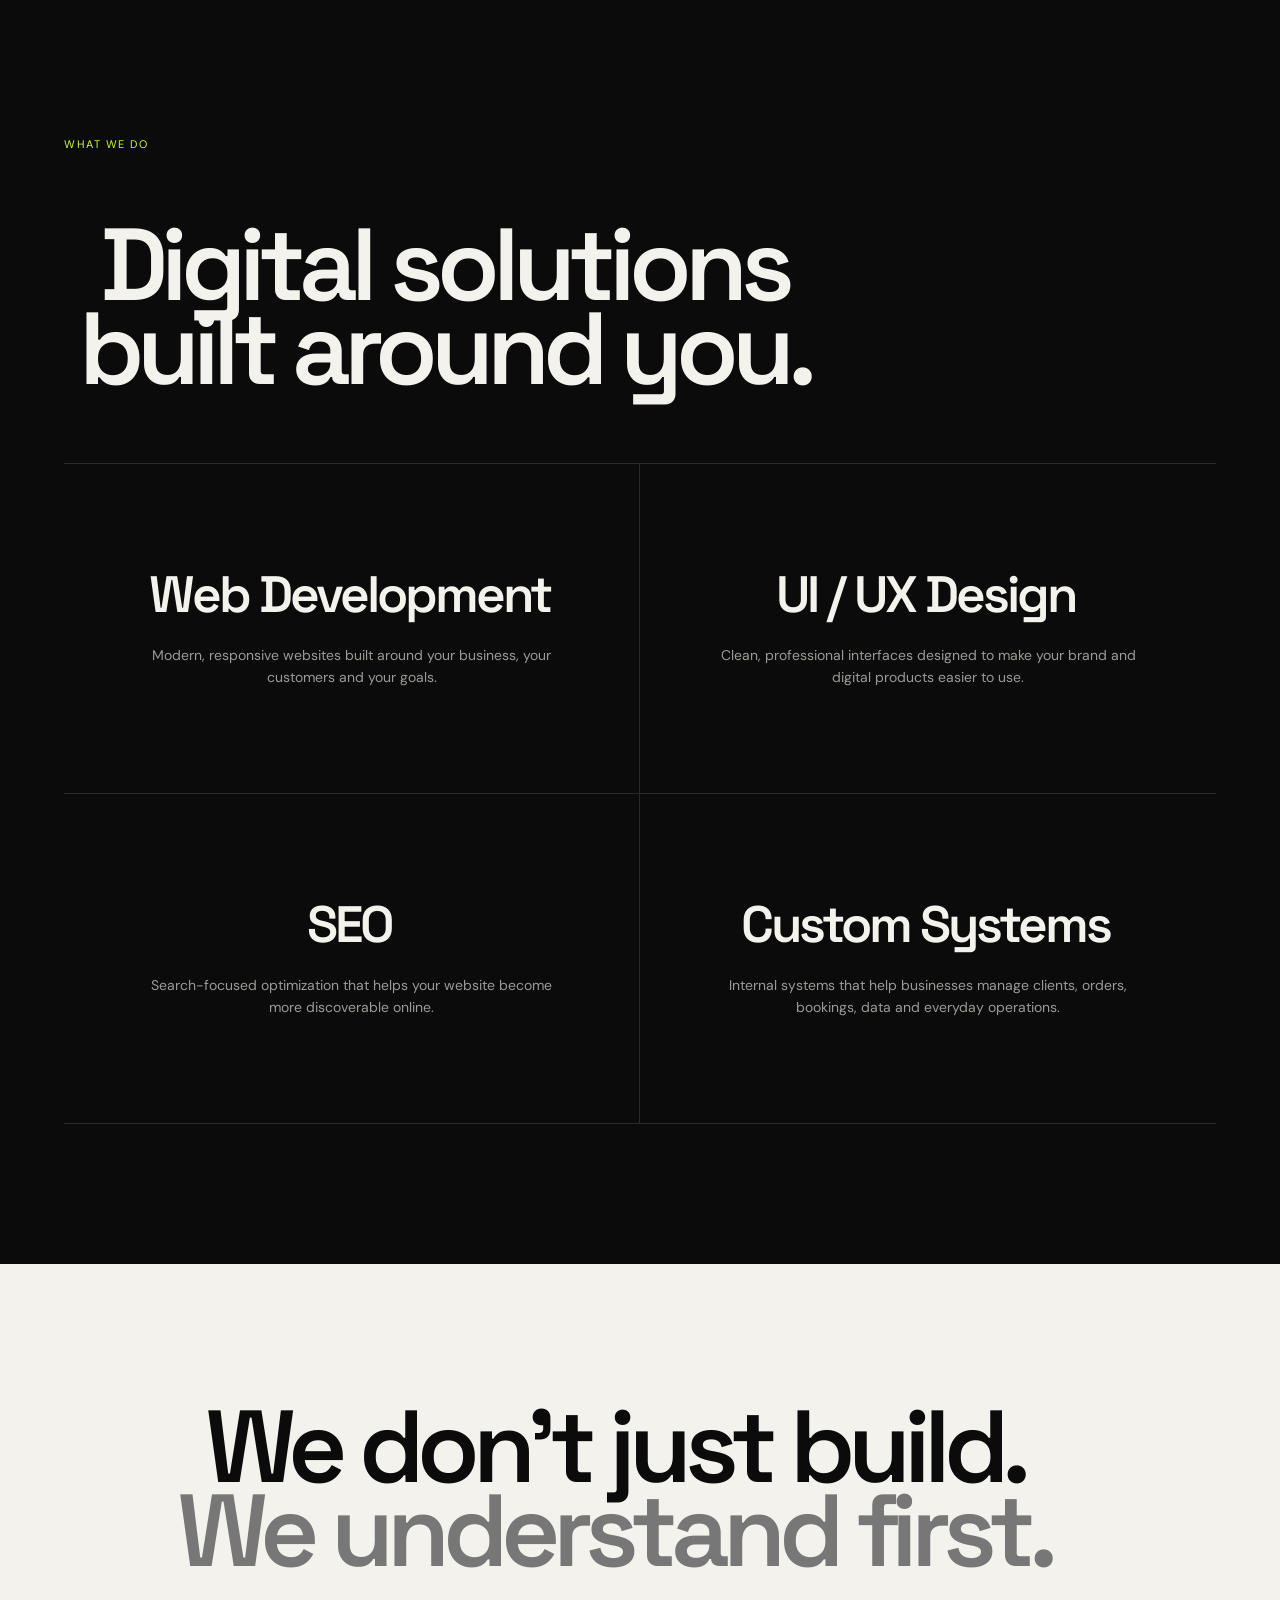
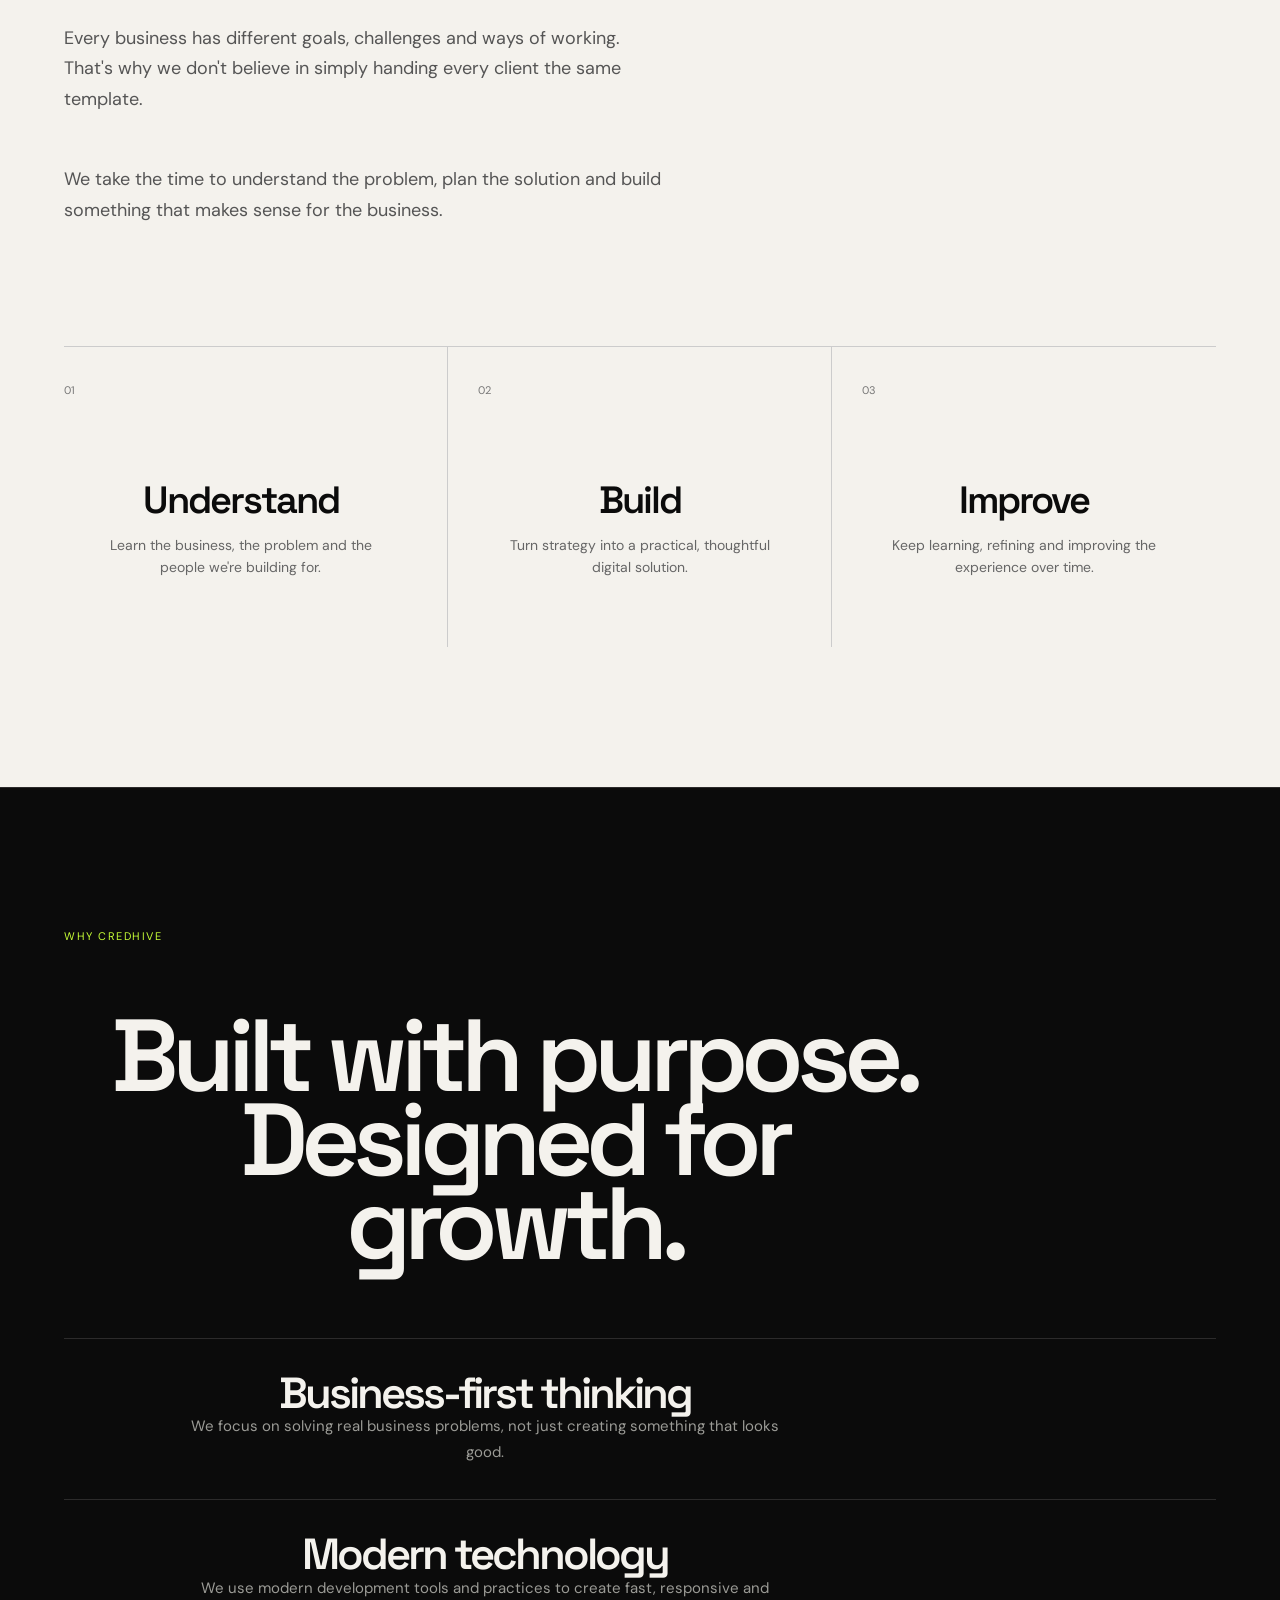
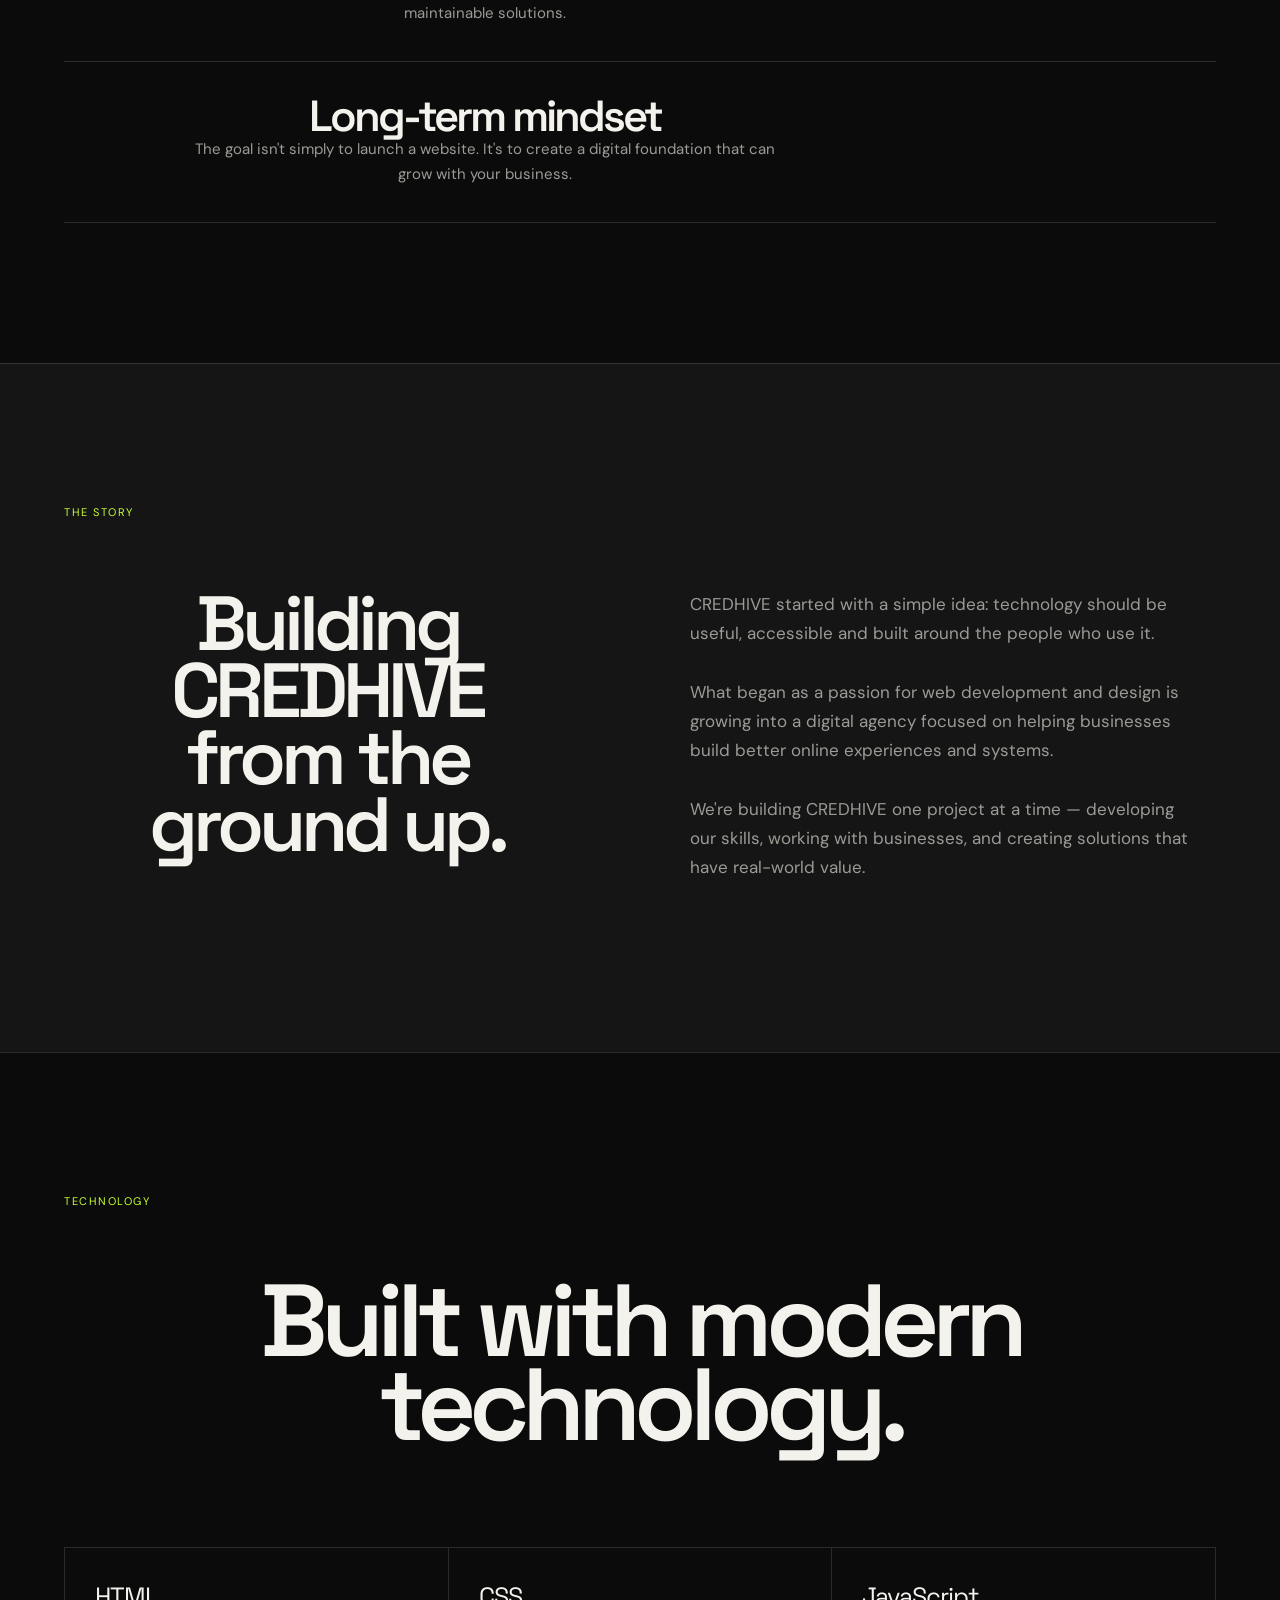
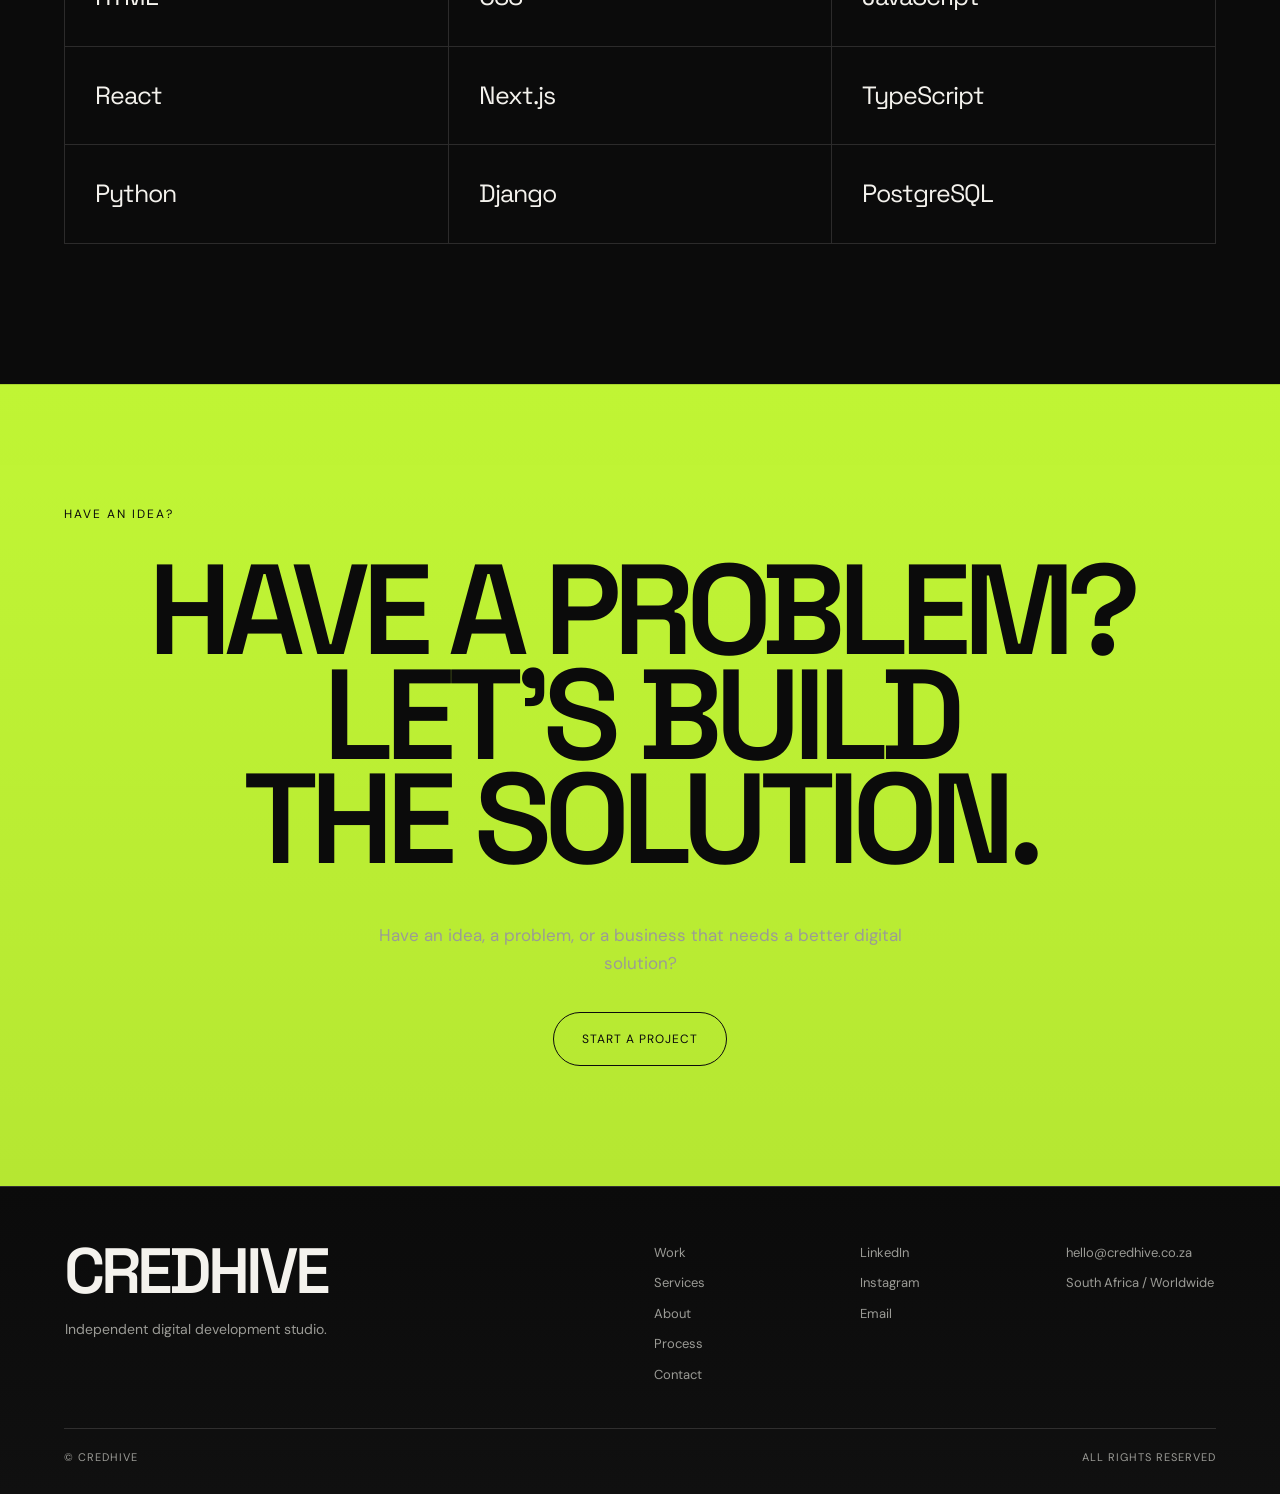
==== commit d1bbc598: "Remove "Home" link from navigation in multiple HTML files for consistency and improved user experien" ====
--- a/about.html
+++ b/about.html
@@ -39,7 +39,6 @@
       <div class="mobile-label">Navigation</div>
 
       <div class="mobile-links">
-        <a href="index.html"><span>Home</span></a>
         <a href="work.html"><span>Work</span></a>
         <a href="services.html"><span>Services</span></a>
         <a href="about.html"><span>About</span></a>
--- a/style.css
+++ b/style.css
@@ -468,6 +468,11 @@
     height: 75px;
     padding: 0 5vw;
 
+
+
+  .navbar.nav-hidden {
+    transform: translateY(0);
+  }
     justify-content: center;
     z-index: 1003;
   }
@@ -1149,6 +1154,7 @@
   letter-spacing: -5px;
   max-width: 620px;
   margin-bottom: 0;
+  text-align: center;
 }
 
 
@@ -1215,6 +1221,7 @@
   color: var(--muted);
   font-size: 15px;
   line-height: 1.75;
+  text-align: center;
 }
 
 
@@ -2097,6 +2104,7 @@
   line-height: .94;
 
   letter-spacing: -3px;
+  text-align: center;
 }
 
 
@@ -2104,12 +2112,15 @@
   max-width: 430px;
 
   margin-top: 25px;
+  margin-left: auto;
+  margin-right: auto;
 
   color: var(--muted);
 
   font-size: 14px;
 
   line-height: 1.6;
+  text-align: center;
 }
 
 
@@ -2242,6 +2253,9 @@
   font-size: 14px;
 
   line-height: 1.6;
+  margin-left: auto;
+  margin-right: auto;
+  text-align: center;
 }
 
 
@@ -2270,6 +2284,7 @@
   line-height: .82;
 
   letter-spacing: -7px;
+  text-align: center;
 }
 
 
@@ -2319,6 +2334,9 @@
   font-size: 15px;
 
   line-height: 1.7;
+  margin-left: auto;
+  margin-right: auto;
+  text-align: center;
 }
 
 
@@ -2478,11 +2496,16 @@
   font-size: 17px;
 
   line-height: 1.6;
+  margin-left: auto;
+  margin-right: auto;
+  text-align: center;
 }
 
 
 .about-final-button {
-  margin-top: 35px;
+  display: flex;
+  width: fit-content;
+  margin: 35px auto 0;
 }
 
 
@@ -3503,6 +3526,7 @@
   color: var(--muted);
   font-size: 14px;
   line-height: 1.7;
+  text-align: center;
 }
 
 
@@ -3608,6 +3632,11 @@
 }
 
 
+.contact-next .contact-label {
+  color: var(--black);
+}
+
+
 .contact-title {
   max-width: 1100px;
   font-family: "Space Grotesk", sans-serif;
@@ -4019,6 +4048,7 @@
   font-size: clamp(26px, 2.8vw, 38px);
   line-height: 1;
   letter-spacing: -1px;
+  text-align: center;
 }
 
 
@@ -4028,6 +4058,9 @@
   color: rgba(11,11,11,0.68);
   font-size: 14px;
   line-height: 1.7;
+  margin-left: auto;
+  margin-right: auto;
+  text-align: center;
 }
 
 
@@ -4046,6 +4079,7 @@
   font-size: clamp(42px, 6vw, 92px);
   line-height: .84;
   letter-spacing: -5px;
+  text-align: left;
 }
 
 
@@ -6295,6 +6329,17 @@
 }
 
 
+.studio-content p,
+.studio-content a.text-link.dark-link {
+  text-align: center;
+}
+
+
+.studio-content a.text-link.dark-link {
+  justify-content: center;
+}
+
+
 .studio-copy p {
   max-width: 500px;
   margin-left: auto;
@@ -6410,4 +6455,47 @@
     letter-spacing: 1.2px;
     font-size: 10px;
   }
+
+
+  .work-project-header {
+    grid-template-columns: 1fr;
+    gap: 12px;
+  }
+
+
+  .work-project-title,
+  .work-project-type {
+    grid-column: auto;
+    text-align: left;
+  }
+
+
+  .work-project-type {
+    margin-top: 0;
+    padding-bottom: 0;
+  }
+
+
+  .services-intro-content,
+  .service-detail-grid,
+  .process-step-grid {
+    grid-template-columns: 1fr;
+  }
+
+
+  .services-intro-text,
+  .service-detail-content,
+  .process-step-content {
+    max-width: 100%;
+  }
+
+
+  .service-detail-content h3 {
+    font-size: clamp(30px, 8vw, 52px);
+  }
+
+
+  .service-options {
+    grid-template-columns: 1fr;
+  }
 }
